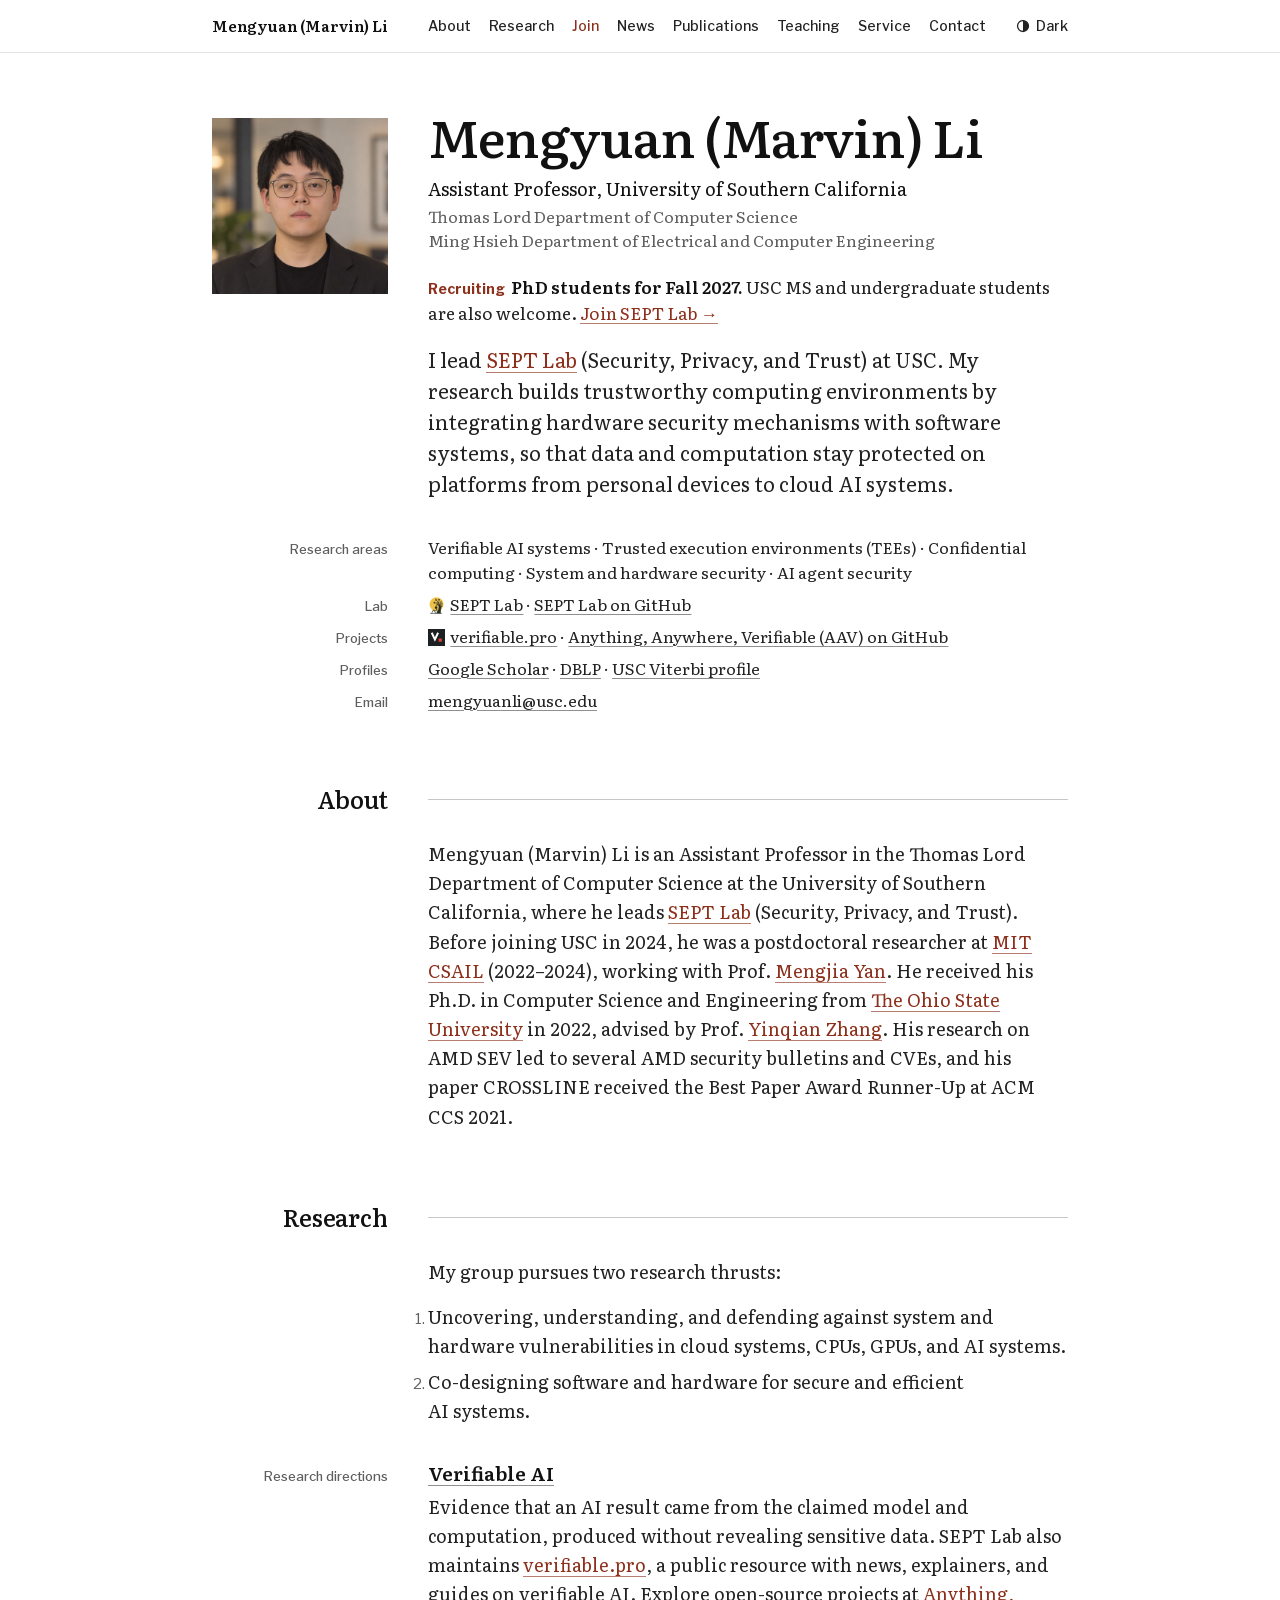
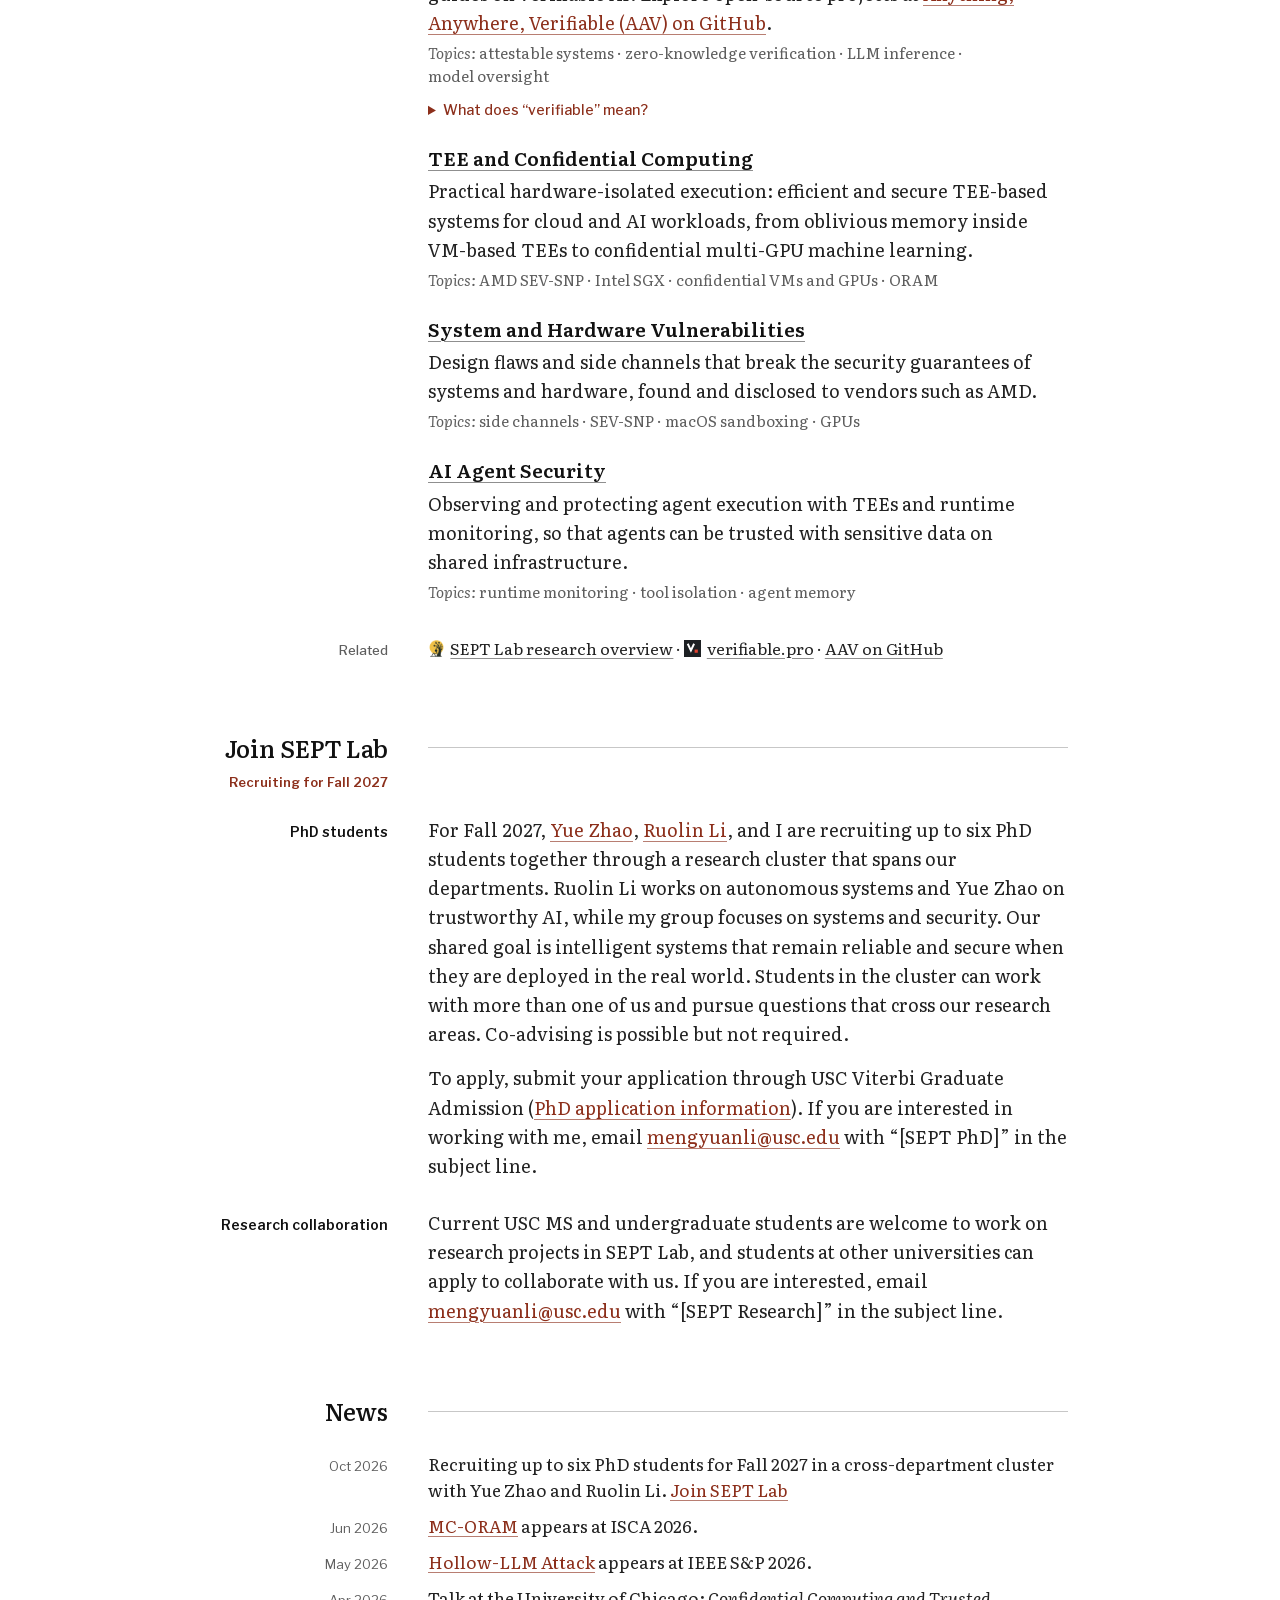
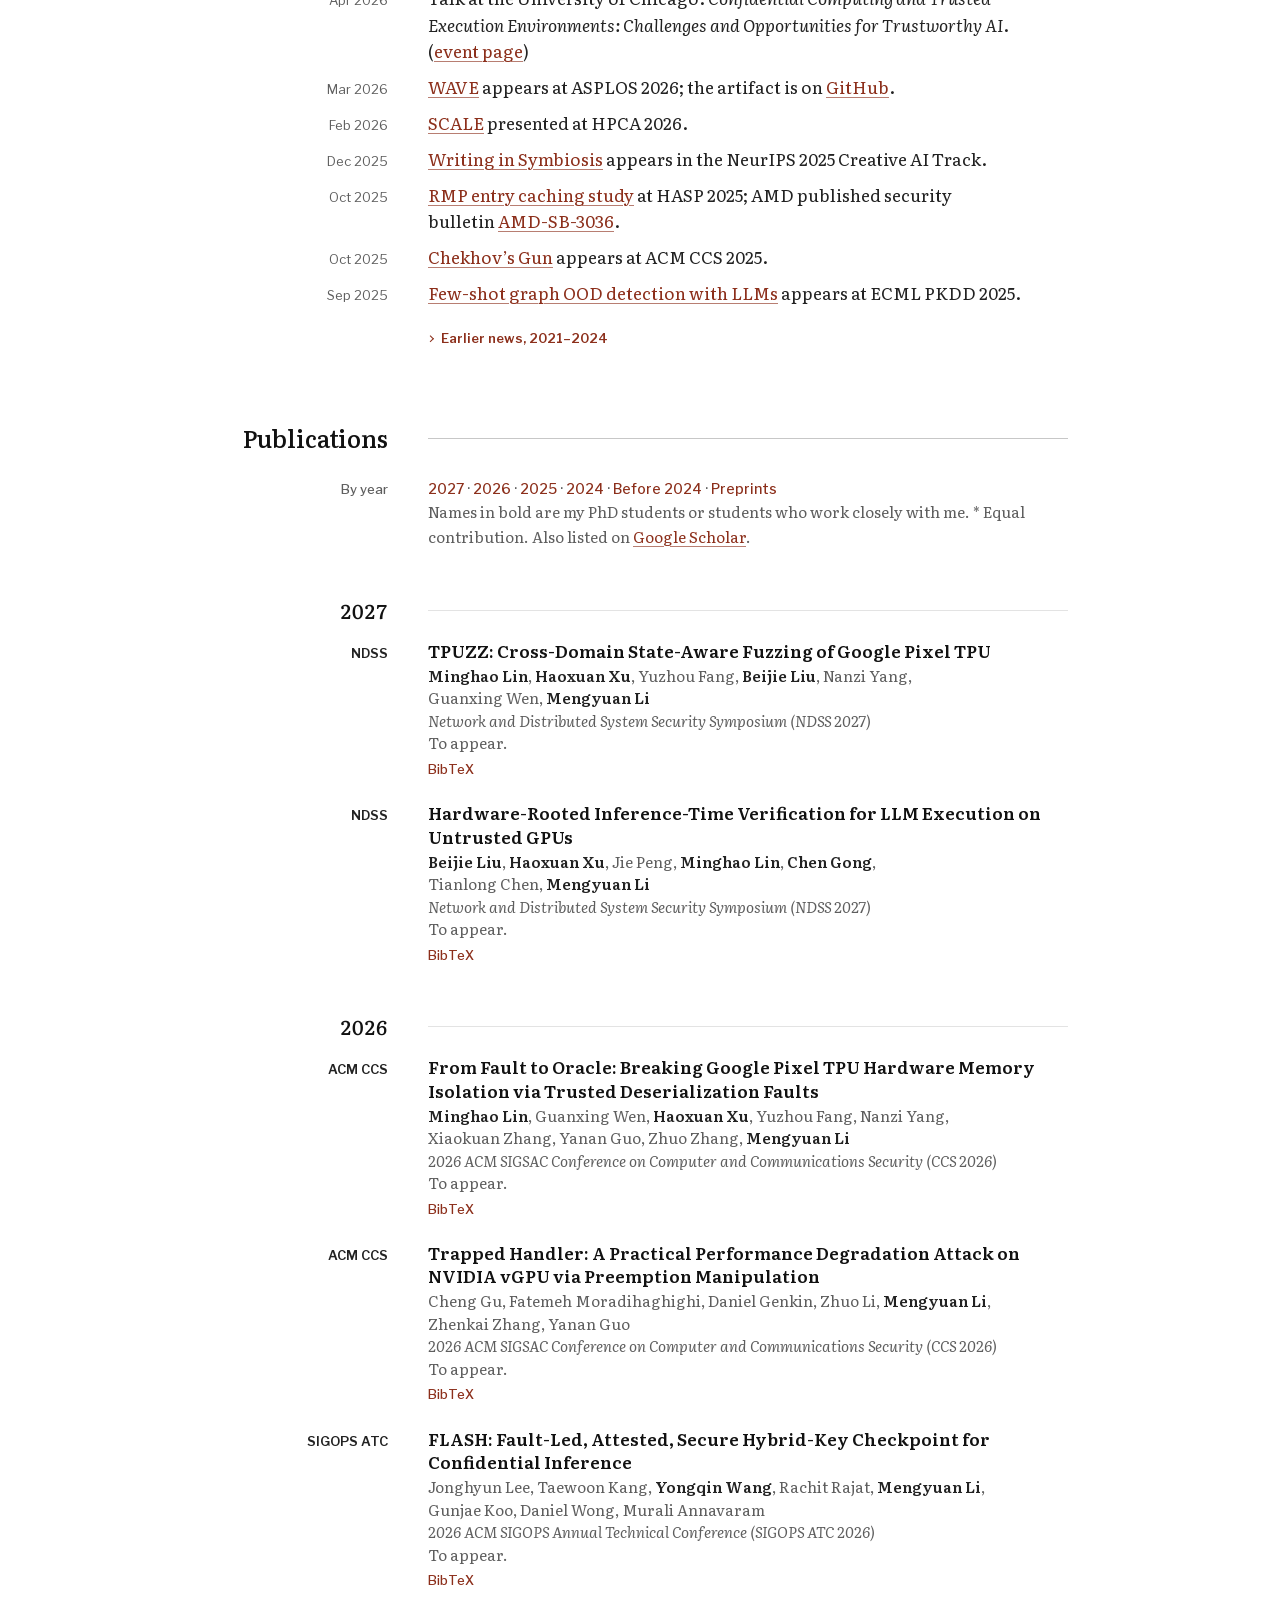
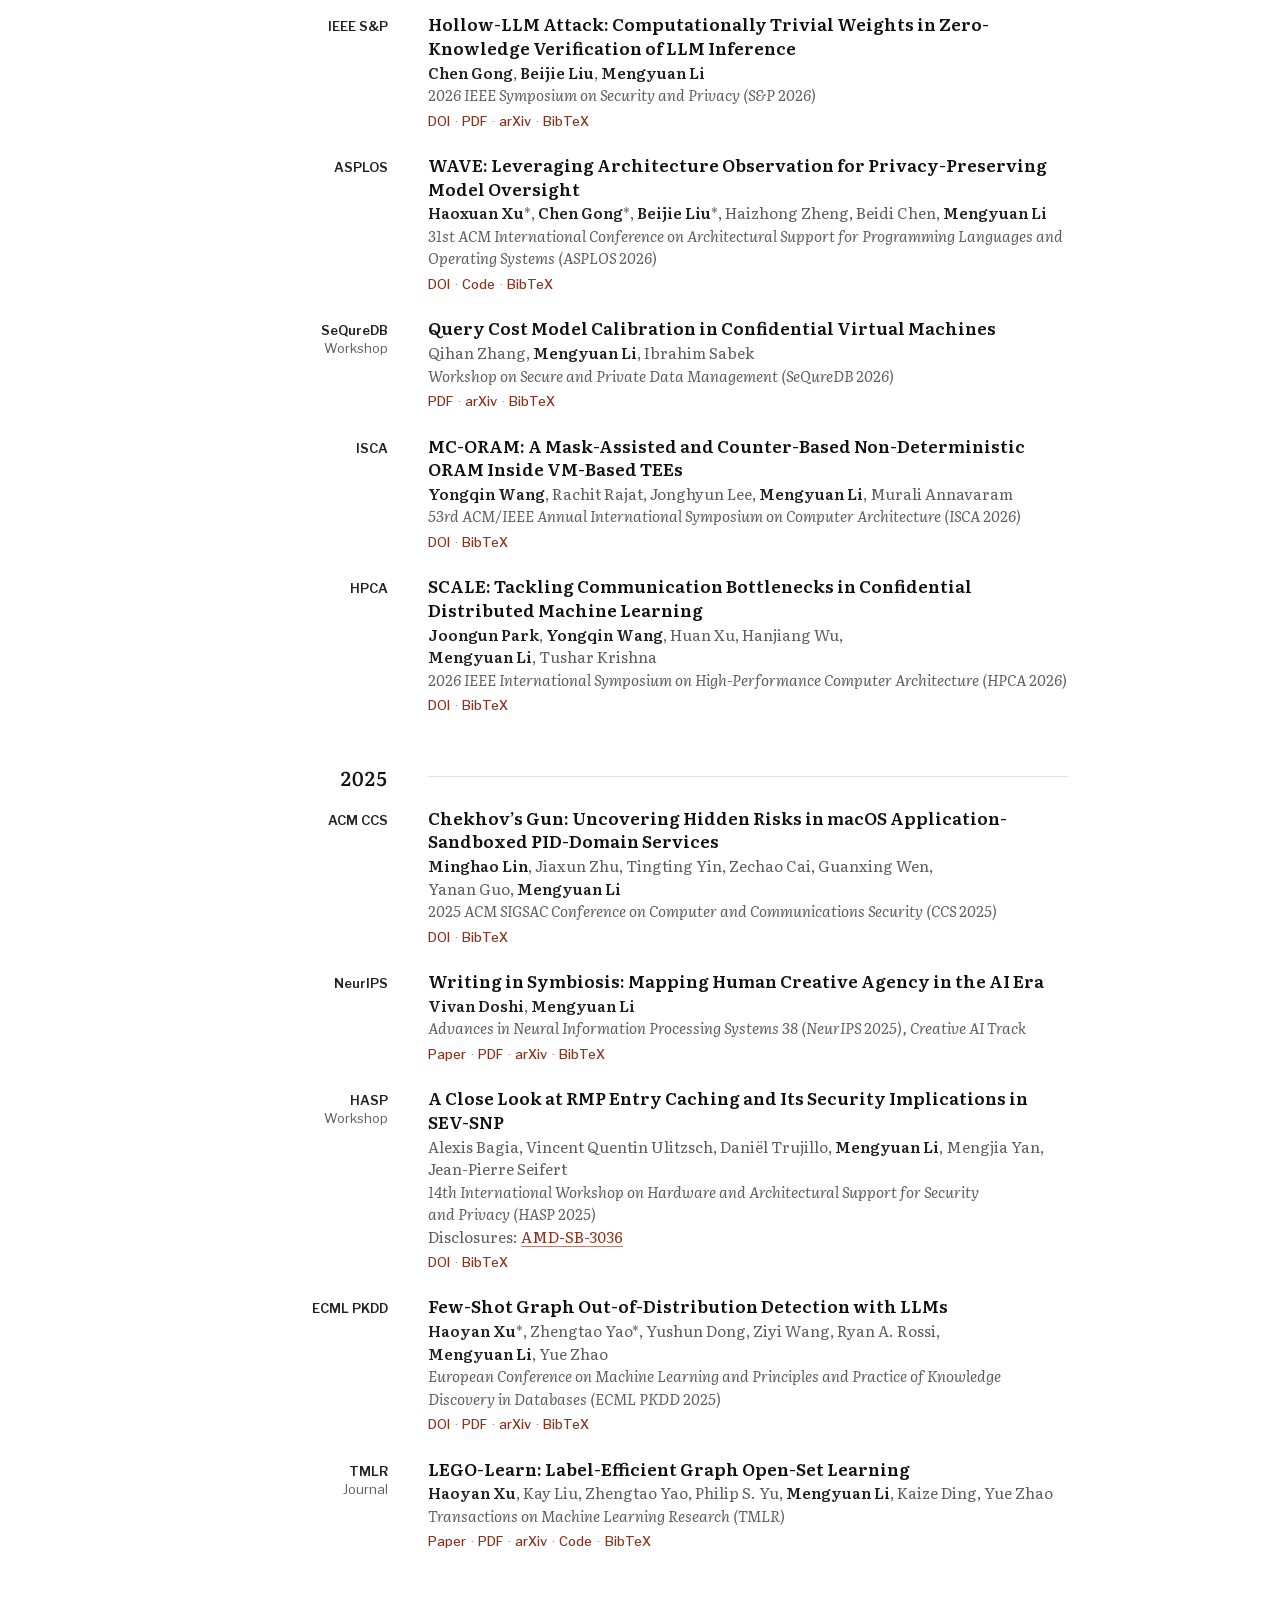
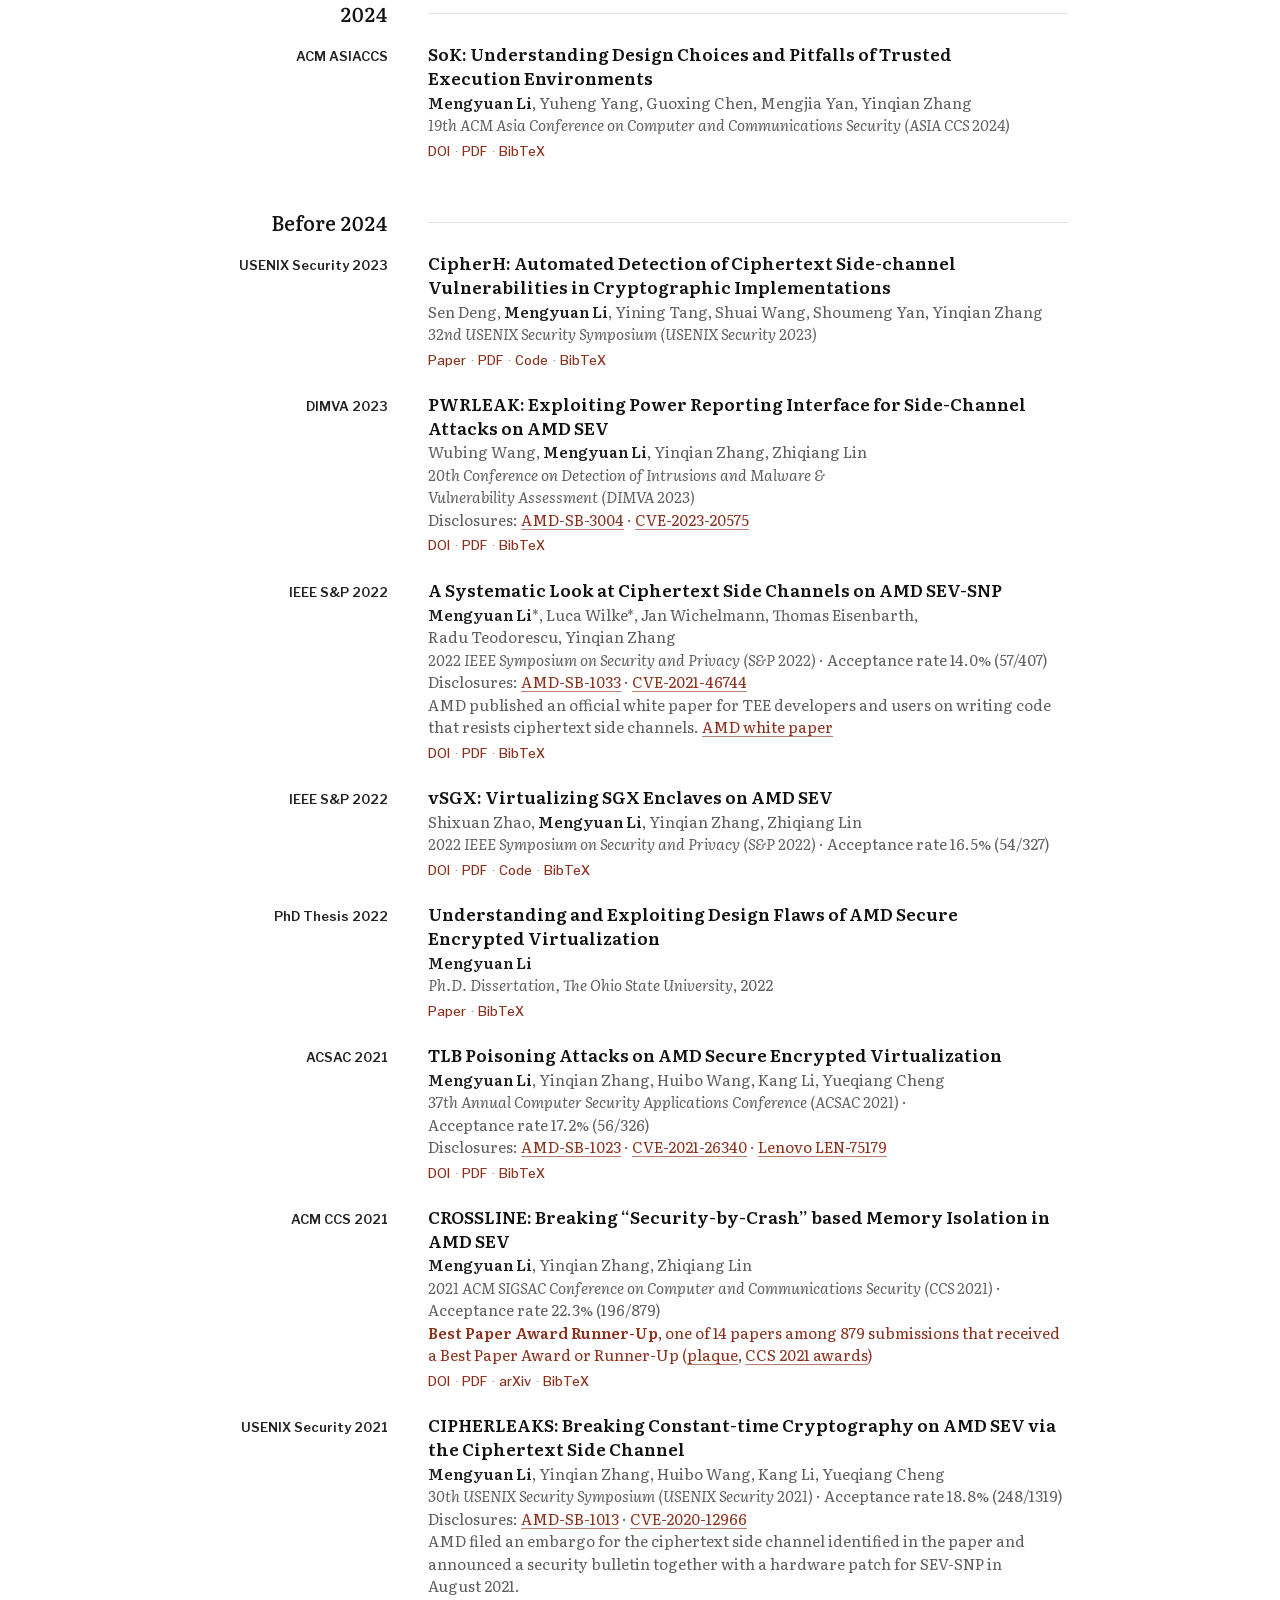
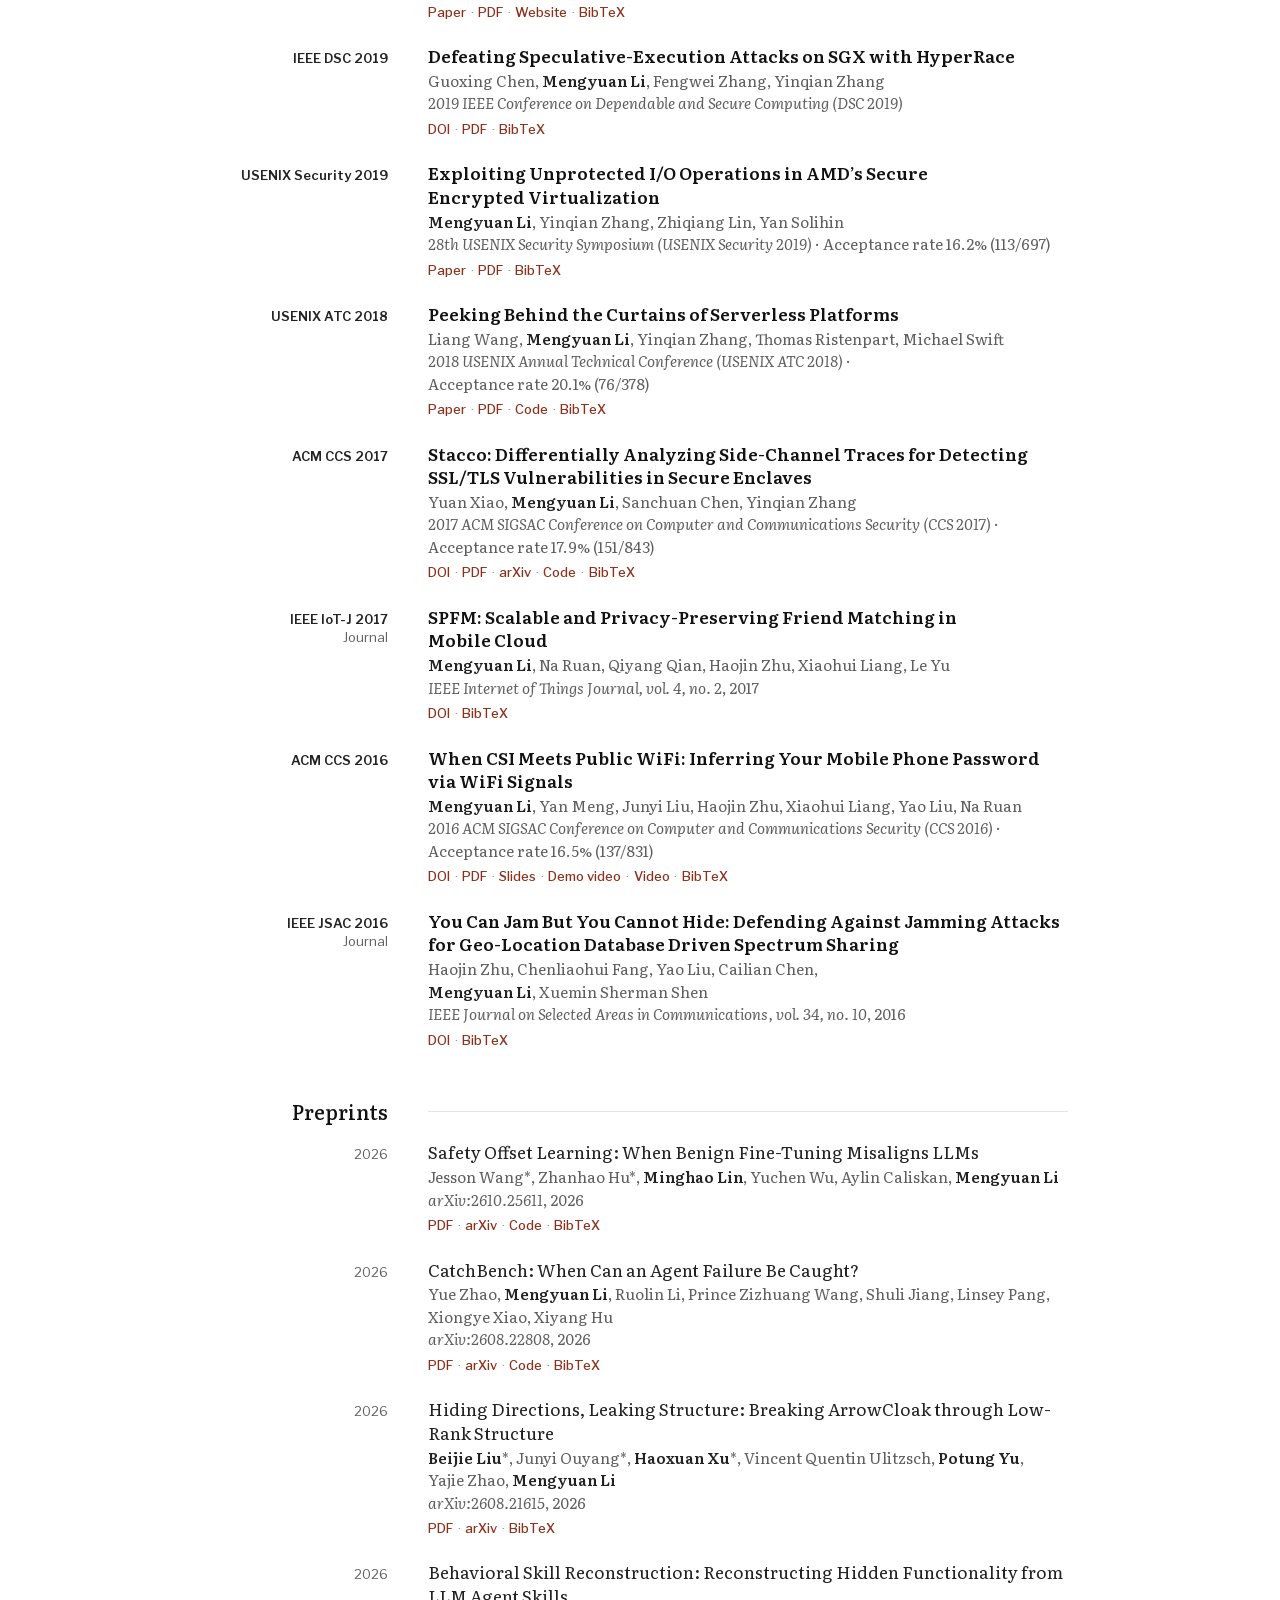
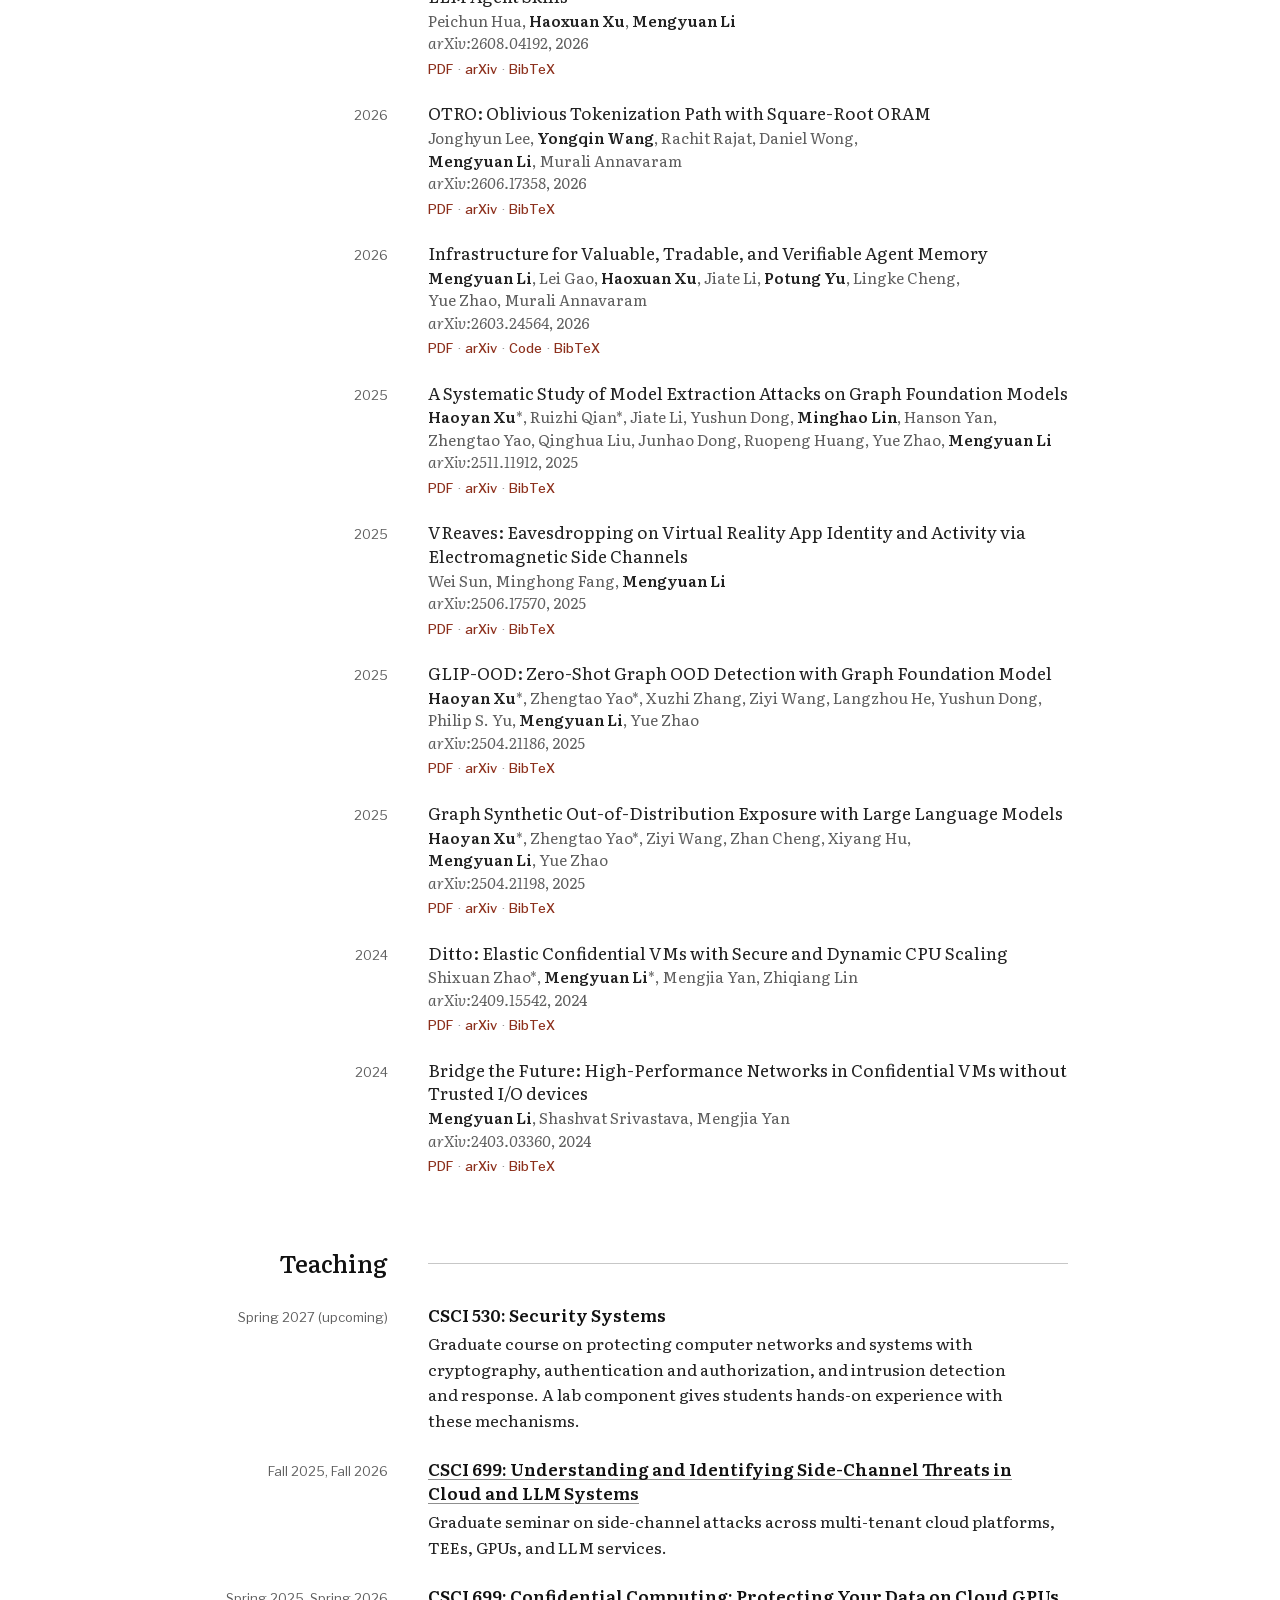
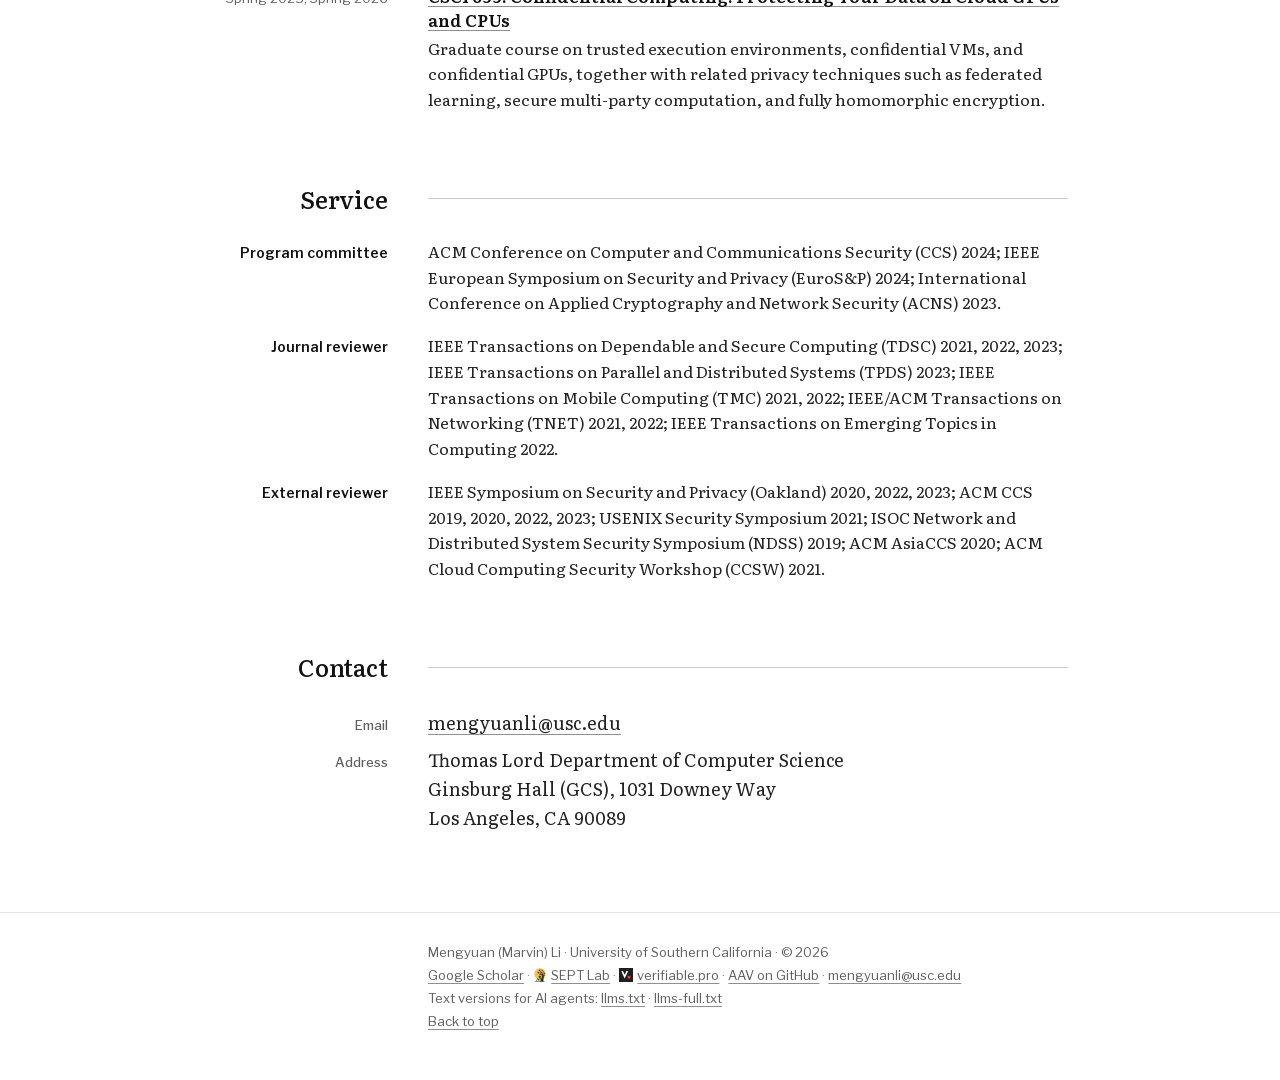
==== index.html @ cd7ffc21 "Add five accepted NDSS, CCS, and ATC papers" ====
<!DOCTYPE html>
<html lang="en">
<head>
<meta charset="utf-8">
<meta name="viewport" content="width=device-width, initial-scale=1">
<title>Mengyuan (Marvin) Li | TEE, Confidential Computing, Verifiable AI, and AI Systems Security</title>
<meta name="description" content="Mengyuan (Marvin) Li is an Assistant Professor of Computer Science at USC and leads SEPT Lab. Recruiting PhD students for Fall 2027. Research on verifiable AI systems, TEEs, confidential computing, system and hardware security, and AI agent security.">
<meta name="author" content="Mengyuan (Marvin) Li">
<meta name="google-site-verification" content="zdhqFpA0oKjkjctPEFDgbejj96u3NkxTf8JfEv7Bwqs">
<link rel="canonical" href="https://mengyuanli.com/">
<link rel="alternate" type="text/markdown" title="LLM-friendly site index (llms.txt)" href="https://mengyuanli.com/llms.txt">
<link rel="alternate" type="text/markdown" title="Full site text for LLMs (llms-full.txt)" href="https://mengyuanli.com/llms-full.txt">
<link rel="me" href="https://scholar.google.com/citations?user=cgjqyuoAAAAJ">
<link rel="me" href="https://dblp.org/pid/157/4437-4.html">
<link rel="me" href="https://viterbi.usc.edu/directory/faculty/Li/Mengyuan">
<link rel="me" href="https://github.com/Mengyuan-L">
<meta property="og:type" content="profile">
<meta property="og:site_name" content="Mengyuan (Marvin) Li">
<meta property="og:title" content="Mengyuan (Marvin) Li | TEE, Confidential Computing, Verifiable AI, and AI Systems Security">
<meta property="og:description" content="Assistant Professor of Computer Science at USC and lead of SEPT Lab, recruiting PhD students for Fall 2027. Research on verifiable AI systems, TEEs, confidential computing, system and hardware security, and AI agent security.">
<meta property="og:url" content="https://mengyuanli.com/">
<meta property="og:image" content="https://mengyuanli.com/files/mengyuan-480.jpg">
<meta property="og:image:width" content="480">
<meta property="og:image:height" content="480">
<meta property="og:image:alt" content="Portrait of Mengyuan (Marvin) Li">
<meta property="profile:first_name" content="Mengyuan">
<meta property="profile:last_name" content="Li">
<meta name="twitter:card" content="summary">
<meta name="theme-color" content="#ffffff" media="(prefers-color-scheme: light)">
<meta name="theme-color" content="#141414" media="(prefers-color-scheme: dark)">
<link rel="icon" href="assets/img/favicon.svg?v=3" type="image/svg+xml">
<link rel="icon" href="assets/img/favicon-32.png?v=3" sizes="32x32" type="image/png">
<link rel="apple-touch-icon" href="assets/img/apple-touch-icon.png?v=3">
<script>(function(){var d=document.documentElement;d.classList.add('js');try{var t=localStorage.getItem('theme');if(t==='light'||t==='dark'){d.setAttribute('data-theme',t);var c=t==='dark'?'#141414':'#ffffff',m=document.querySelectorAll('meta[name="theme-color"]');for(var i=0;i<m.length;i++)m[i].setAttribute('content',c);}}catch(e){}})();</script>
<link rel="stylesheet" href="assets/css/site.css?v=20261028">
<script src="assets/js/site.js" defer></script>
<!-- BEGIN json-ld (generated) -->
<script type="application/ld+json">
{"@context":"https://schema.org","@graph":[
{"@type":"ProfilePage","@id":"https://mengyuanli.com/#profilepage","url":"https://mengyuanli.com/","name":"Mengyuan (Marvin) Li | TEE, Confidential Computing, Verifiable AI, and AI Systems Security","inLanguage":"en","dateModified":"2026-11-03","mainEntity":{"@id":"https://mengyuanli.com/#person"},"isPartOf":{"@id":"https://mengyuanli.com/#website"},"relatedLink":["https://septlab.com/","https://verifiable.pro/"]},
{"@type":"WebSite","@id":"https://mengyuanli.com/#website","url":"https://mengyuanli.com/","name":"Mengyuan (Marvin) Li","inLanguage":"en","publisher":{"@id":"https://mengyuanli.com/#person"}},
{"@type":"Person","@id":"https://mengyuanli.com/#person","name":"Mengyuan Li","alternateName":["Mengyuan (Marvin) Li","Marvin Li"],"givenName":"Mengyuan","familyName":"Li","url":"https://mengyuanli.com/","image":"https://mengyuanli.com/files/mengyuan-480.jpg","email":"mailto:mengyuanli@usc.edu","jobTitle":"Assistant Professor of Computer Science","description":"Assistant Professor of Computer Science at the University of Southern California and leader of SEPT Lab (Security, Privacy, and Trust). Research on verifiable AI systems, trusted execution environments and confidential computing, system and hardware security including side channels, and AI agent security.","worksFor":{"@id":"https://mengyuanli.com/#usc"},"affiliation":[{"@id":"https://mengyuanli.com/#usc-cs"},{"@id":"https://mengyuanli.com/#usc-ece"},{"@id":"https://septlab.com/#lab"}],"memberOf":{"@id":"https://septlab.com/#lab"},"alumniOf":[{"@type":"CollegeOrUniversity","name":"The Ohio State University","url":"https://www.osu.edu/"}],"knowsAbout":["Verifiable AI systems","Trusted execution environments (TEEs)","Confidential computing","AMD SEV-SNP","Intel SGX","Confidential VMs","Confidential GPUs","Zero-knowledge verification of LLM inference","Side-channel attacks","System and hardware security","Cloud security","AI systems security","AI agent security"],"award":["Best Paper Award Runner-Up, ACM CCS 2021 (CROSSLINE)"],"sameAs":["https://scholar.google.com/citations?user=cgjqyuoAAAAJ","https://dblp.org/pid/157/4437-4.html","https://viterbi.usc.edu/directory/faculty/Li/Mengyuan","https://github.com/Mengyuan-L","https://septlab.com/people.html#person-mengyuan-li"],"workLocation":{"@type":"Place","name":"Ginsburg Hall (GCS), University of Southern California","address":{"@type":"PostalAddress","streetAddress":"1031 Downey Way","addressLocality":"Los Angeles","addressRegion":"CA","postalCode":"90089","addressCountry":"US"}}},
{"@type":"CollegeOrUniversity","@id":"https://mengyuanli.com/#usc","name":"University of Southern California","url":"https://www.usc.edu/"},
{"@type":"Organization","@id":"https://mengyuanli.com/#usc-cs","name":"Thomas Lord Department of Computer Science","url":"https://www.cs.usc.edu/","parentOrganization":{"@id":"https://mengyuanli.com/#usc"}},
{"@type":"Organization","@id":"https://mengyuanli.com/#usc-ece","name":"Ming Hsieh Department of Electrical and Computer Engineering","url":"https://minghsiehece.usc.edu/","parentOrganization":{"@id":"https://mengyuanli.com/#usc"}},
{"@type":"Organization","@id":"https://septlab.com/#lab","name":"SEPT Lab","alternateName":"Security, Privacy, and Trust Lab","url":"https://septlab.com/","founder":{"@id":"https://mengyuanli.com/#person"},"parentOrganization":{"@id":"https://mengyuanli.com/#usc-cs"},"sameAs":["https://github.com/sept-usc"]},
{"@type":"WebSite","@id":"https://verifiable.pro/#website","name":"verifiable.pro","url":"https://verifiable.pro/","description":"Public resource maintained by SEPT Lab with news, explainers, and guides on verifiable AI.","maintainer":{"@id":"https://septlab.com/#lab"}},
{"@type":"ScholarlyArticle","@id":"https://mengyuanli.com/#tpuzz-ndss27","name":"TPUZZ: Cross-Domain State-Aware Fuzzing of Google Pixel TPU","author":[{"@type":"Person","name":"Minghao Lin"},{"@type":"Person","name":"Haoxuan Xu"},{"@type":"Person","name":"Yuzhou Fang"},{"@type":"Person","name":"Beijie Liu"},{"@type":"Person","name":"Nanzi Yang"},{"@type":"Person","name":"Guanxing Wen"},{"@id":"https://mengyuanli.com/#person"}],"datePublished":"2027","isPartOf":{"@type":"CreativeWork","name":"Network and Distributed System Security Symposium (NDSS 2027)"}},
{"@type":"ScholarlyArticle","@id":"https://mengyuanli.com/#argus-ndss27","name":"Hardware-Rooted Inference-Time Verification for LLM Execution on Untrusted GPUs","author":[{"@type":"Person","name":"Beijie Liu"},{"@type":"Person","name":"Haoxuan Xu"},{"@type":"Person","name":"Jie Peng"},{"@type":"Person","name":"Minghao Lin"},{"@type":"Person","name":"Chen Gong"},{"@type":"Person","name":"Tianlong Chen"},{"@id":"https://mengyuanli.com/#person"}],"datePublished":"2027","isPartOf":{"@type":"CreativeWork","name":"Network and Distributed System Security Symposium (NDSS 2027)"}},
{"@type":"ScholarlyArticle","@id":"https://mengyuanli.com/#fault-oracle-ccs26","name":"From Fault to Oracle: Breaking Google Pixel TPU Hardware Memory Isolation via Trusted Deserialization Faults","author":[{"@type":"Person","name":"Minghao Lin"},{"@type":"Person","name":"Guanxing Wen"},{"@type":"Person","name":"Haoxuan Xu"},{"@type":"Person","name":"Yuzhou Fang"},{"@type":"Person","name":"Nanzi Yang"},{"@type":"Person","name":"Xiaokuan Zhang"},{"@type":"Person","name":"Yanan Guo"},{"@type":"Person","name":"Zhuo Zhang"},{"@id":"https://mengyuanli.com/#person"}],"datePublished":"2026","isPartOf":{"@type":"CreativeWork","name":"2026 ACM SIGSAC Conference on Computer and Communications Security (CCS 2026)"}},
{"@type":"ScholarlyArticle","@id":"https://mengyuanli.com/#trapped-handler-ccs26","name":"Trapped Handler: A Practical Performance Degradation Attack on NVIDIA vGPU via Preemption Manipulation","author":[{"@type":"Person","name":"Cheng Gu"},{"@type":"Person","name":"Fatemeh Moradihaghighi"},{"@type":"Person","name":"Daniel Genkin"},{"@type":"Person","name":"Zhuo Li"},{"@id":"https://mengyuanli.com/#person"},{"@type":"Person","name":"Zhenkai Zhang"},{"@type":"Person","name":"Yanan Guo"}],"datePublished":"2026","isPartOf":{"@type":"CreativeWork","name":"2026 ACM SIGSAC Conference on Computer and Communications Security (CCS 2026)"}},
{"@type":"ScholarlyArticle","@id":"https://mengyuanli.com/#flash-atc26","name":"FLASH: Fault-Led, Attested, Secure Hybrid-Key Checkpoint for Confidential Inference","author":[{"@type":"Person","name":"Jonghyun Lee"},{"@type":"Person","name":"Taewoon Kang"},{"@type":"Person","name":"Yongqin Wang"},{"@type":"Person","name":"Rachit Rajat"},{"@id":"https://mengyuanli.com/#person"},{"@type":"Person","name":"Gunjae Koo"},{"@type":"Person","name":"Daniel Wong"},{"@type":"Person","name":"Murali Annavaram"}],"datePublished":"2026","isPartOf":{"@type":"CreativeWork","name":"2026 ACM SIGOPS Annual Technical Conference (SIGOPS ATC 2026)"}},
{"@type":"ScholarlyArticle","@id":"https://mengyuanli.com/#hollow-llm-sp26","name":"Hollow-LLM Attack: Computationally Trivial Weights in Zero-Knowledge Verification of LLM Inference","author":[{"@type":"Person","name":"Chen Gong"},{"@type":"Person","name":"Beijie Liu"},{"@id":"https://mengyuanli.com/#person"}],"datePublished":"2026","url":"https://doi.org/10.1109/SP63933.2026.00258","isPartOf":{"@type":"CreativeWork","name":"2026 IEEE Symposium on Security and Privacy (S&P 2026)"},"identifier":[{"@type":"PropertyValue","propertyID":"DOI","value":"10.1109/SP63933.2026.00258"},{"@type":"PropertyValue","propertyID":"arXiv","value":"2607.28884"}],"sameAs":"https://arxiv.org/abs/2607.28884"},
{"@type":"ScholarlyArticle","@id":"https://mengyuanli.com/#wave-asplos26","name":"WAVE: Leveraging Architecture Observation for Privacy-Preserving Model Oversight","author":[{"@type":"Person","name":"Haoxuan Xu"},{"@type":"Person","name":"Chen Gong"},{"@type":"Person","name":"Beijie Liu"},{"@type":"Person","name":"Haizhong Zheng"},{"@type":"Person","name":"Beidi Chen"},{"@id":"https://mengyuanli.com/#person"}],"datePublished":"2026","url":"https://doi.org/10.1145/3779212.3790247","isPartOf":{"@type":"CreativeWork","name":"31st ACM International Conference on Architectural Support for Programming Languages and Operating Systems (ASPLOS 2026)"},"identifier":{"@type":"PropertyValue","propertyID":"DOI","value":"10.1145/3779212.3790247"}},
{"@type":"ScholarlyArticle","@id":"https://mengyuanli.com/#cvm-query-cost-sequredb26","name":"Query Cost Model Calibration in Confidential Virtual Machines","author":[{"@type":"Person","name":"Qihan Zhang"},{"@id":"https://mengyuanli.com/#person"},{"@type":"Person","name":"Ibrahim Sabek"}],"datePublished":"2026","url":"https://arxiv.org/abs/2606.26385","isPartOf":{"@type":"CreativeWork","name":"Workshop on Secure and Private Data Management (SeQureDB 2026)"},"identifier":{"@type":"PropertyValue","propertyID":"arXiv","value":"2606.26385"}},
{"@type":"ScholarlyArticle","@id":"https://mengyuanli.com/#mc-oram-isca26","name":"MC-ORAM: A Mask-Assisted and Counter-Based Non-Deterministic ORAM Inside VM-Based TEEs","author":[{"@type":"Person","name":"Yongqin Wang"},{"@type":"Person","name":"Rachit Rajat"},{"@type":"Person","name":"Jonghyun Lee"},{"@id":"https://mengyuanli.com/#person"},{"@type":"Person","name":"Murali Annavaram"}],"datePublished":"2026","url":"https://doi.org/10.1109/ISCA66397.2026.00047","isPartOf":{"@type":"CreativeWork","name":"53rd ACM/IEEE Annual International Symposium on Computer Architecture (ISCA 2026)"},"identifier":{"@type":"PropertyValue","propertyID":"DOI","value":"10.1109/ISCA66397.2026.00047"}},
{"@type":"ScholarlyArticle","@id":"https://mengyuanli.com/#scale-hpca26","name":"SCALE: Tackling Communication Bottlenecks in Confidential Distributed Machine Learning","author":[{"@type":"Person","name":"Joongun Park"},{"@type":"Person","name":"Yongqin Wang"},{"@type":"Person","name":"Huan Xu"},{"@type":"Person","name":"Hanjiang Wu"},{"@id":"https://mengyuanli.com/#person"},{"@type":"Person","name":"Tushar Krishna"}],"datePublished":"2026","url":"https://doi.org/10.1109/HPCA68181.2026.11408582","isPartOf":{"@type":"CreativeWork","name":"2026 IEEE International Symposium on High-Performance Computer Architecture (HPCA 2026)"},"identifier":{"@type":"PropertyValue","propertyID":"DOI","value":"10.1109/HPCA68181.2026.11408582"}},
{"@type":"ScholarlyArticle","@id":"https://mengyuanli.com/#safety-offset-arxiv26","name":"Safety Offset Learning: When Benign Fine-Tuning Misaligns LLMs","author":[{"@type":"Person","name":"Jesson Wang"},{"@type":"Person","name":"Zhanhao Hu"},{"@type":"Person","name":"Minghao Lin"},{"@type":"Person","name":"Yuchen Wu"},{"@type":"Person","name":"Aylin Caliskan"},{"@id":"https://mengyuanli.com/#person"}],"datePublished":"2026","url":"https://arxiv.org/abs/2610.25611","isPartOf":{"@type":"CreativeWork","name":"arXiv preprint arXiv:2610.25611"},"creativeWorkStatus":"Preprint","identifier":{"@type":"PropertyValue","propertyID":"arXiv","value":"2610.25611"}},
{"@type":"ScholarlyArticle","@id":"https://mengyuanli.com/#catchbench-arxiv26","name":"CatchBench: When Can an Agent Failure Be Caught?","author":[{"@type":"Person","name":"Yue Zhao"},{"@id":"https://mengyuanli.com/#person"},{"@type":"Person","name":"Ruolin Li"},{"@type":"Person","name":"Prince Zizhuang Wang"},{"@type":"Person","name":"Shuli Jiang"},{"@type":"Person","name":"Linsey Pang"},{"@type":"Person","name":"Xiongye Xiao"},{"@type":"Person","name":"Xiyang Hu"}],"datePublished":"2026","url":"https://arxiv.org/abs/2608.22808","isPartOf":{"@type":"CreativeWork","name":"arXiv preprint arXiv:2608.22808"},"creativeWorkStatus":"Preprint","identifier":{"@type":"PropertyValue","propertyID":"arXiv","value":"2608.22808"}},
{"@type":"ScholarlyArticle","@id":"https://mengyuanli.com/#arrowcloak-arxiv26","name":"Hiding Directions, Leaking Structure: Breaking ArrowCloak through Low-Rank Structure","author":[{"@type":"Person","name":"Beijie Liu"},{"@type":"Person","name":"Junyi Ouyang"},{"@type":"Person","name":"Haoxuan Xu"},{"@type":"Person","name":"Vincent Quentin Ulitzsch"},{"@type":"Person","name":"Potung Yu"},{"@type":"Person","name":"Yajie Zhao"},{"@id":"https://mengyuanli.com/#person"}],"datePublished":"2026","url":"https://arxiv.org/abs/2608.21615","isPartOf":{"@type":"CreativeWork","name":"arXiv preprint arXiv:2608.21615"},"creativeWorkStatus":"Preprint","identifier":{"@type":"PropertyValue","propertyID":"arXiv","value":"2608.21615"}},
{"@type":"ScholarlyArticle","@id":"https://mengyuanli.com/#skill-reconstruction-arxiv26","name":"Behavioral Skill Reconstruction: Reconstructing Hidden Functionality from LLM Agent Skills","author":[{"@type":"Person","name":"Peichun Hua"},{"@type":"Person","name":"Haoxuan Xu"},{"@id":"https://mengyuanli.com/#person"}],"datePublished":"2026","url":"https://arxiv.org/abs/2608.04192","isPartOf":{"@type":"CreativeWork","name":"arXiv preprint arXiv:2608.04192"},"creativeWorkStatus":"Preprint","identifier":{"@type":"PropertyValue","propertyID":"arXiv","value":"2608.04192"}},
{"@type":"ScholarlyArticle","@id":"https://mengyuanli.com/#otro-arxiv26","name":"OTRO: Oblivious Tokenization Path with Square-Root ORAM","author":[{"@type":"Person","name":"Jonghyun Lee"},{"@type":"Person","name":"Yongqin Wang"},{"@type":"Person","name":"Rachit Rajat"},{"@type":"Person","name":"Daniel Wong"},{"@id":"https://mengyuanli.com/#person"},{"@type":"Person","name":"Murali Annavaram"}],"datePublished":"2026","url":"https://arxiv.org/abs/2606.17358","isPartOf":{"@type":"CreativeWork","name":"arXiv preprint arXiv:2606.17358"},"creativeWorkStatus":"Preprint","identifier":{"@type":"PropertyValue","propertyID":"arXiv","value":"2606.17358"}},
{"@type":"ScholarlyArticle","@id":"https://mengyuanli.com/#agent-memory-arxiv26","name":"Infrastructure for Valuable, Tradable, and Verifiable Agent Memory","author":[{"@id":"https://mengyuanli.com/#person"},{"@type":"Person","name":"Lei Gao"},{"@type":"Person","name":"Haoxuan Xu"},{"@type":"Person","name":"Jiate Li"},{"@type":"Person","name":"Potung Yu"},{"@type":"Person","name":"Lingke Cheng"},{"@type":"Person","name":"Yue Zhao"},{"@type":"Person","name":"Murali Annavaram"}],"datePublished":"2026","url":"https://arxiv.org/abs/2603.24564","isPartOf":{"@type":"CreativeWork","name":"arXiv preprint arXiv:2603.24564"},"creativeWorkStatus":"Preprint","identifier":{"@type":"PropertyValue","propertyID":"arXiv","value":"2603.24564"}},
{"@type":"ScholarlyArticle","@id":"https://mengyuanli.com/#chekhovs-gun-ccs25","name":"Chekhov's Gun: Uncovering Hidden Risks in macOS Application-Sandboxed PID-Domain Services","author":[{"@type":"Person","name":"Minghao Lin"},{"@type":"Person","name":"Jiaxun Zhu"},{"@type":"Person","name":"Tingting Yin"},{"@type":"Person","name":"Zechao Cai"},{"@type":"Person","name":"Guanxing Wen"},{"@type":"Person","name":"Yanan Guo"},{"@id":"https://mengyuanli.com/#person"}],"datePublished":"2025","url":"https://doi.org/10.1145/3719027.3765205","isPartOf":{"@type":"CreativeWork","name":"2025 ACM SIGSAC Conference on Computer and Communications Security (CCS 2025)"},"identifier":{"@type":"PropertyValue","propertyID":"DOI","value":"10.1145/3719027.3765205"}},
{"@type":"ScholarlyArticle","@id":"https://mengyuanli.com/#writing-symbiosis-neurips25","name":"Writing in Symbiosis: Mapping Human Creative Agency in the AI Era","author":[{"@type":"Person","name":"Vivan Doshi"},{"@id":"https://mengyuanli.com/#person"}],"datePublished":"2025","url":"https://proceedings.neurips.cc/paper_files/paper/2025/hash/615229550c97d1c4d006a4bf6b54590e-Abstract-Creative_AI_Track.html","isPartOf":{"@type":"CreativeWork","name":"Advances in Neural Information Processing Systems 38 (NeurIPS 2025), Creative AI Track"},"identifier":{"@type":"PropertyValue","propertyID":"arXiv","value":"2512.13697"},"sameAs":"https://arxiv.org/abs/2512.13697"},
{"@type":"ScholarlyArticle","@id":"https://mengyuanli.com/#rmp-caching-hasp25","name":"A Close Look at RMP Entry Caching and Its Security Implications in SEV-SNP","author":[{"@type":"Person","name":"Alexis Bagia"},{"@type":"Person","name":"Vincent Quentin Ulitzsch"},{"@type":"Person","name":"Daniël Trujillo"},{"@id":"https://mengyuanli.com/#person"},{"@type":"Person","name":"Mengjia Yan"},{"@type":"Person","name":"Jean-Pierre Seifert"}],"datePublished":"2025","url":"https://doi.org/10.1145/3768725.3768727","isPartOf":{"@type":"CreativeWork","name":"14th International Workshop on Hardware and Architectural Support for Security and Privacy (HASP 2025)"},"identifier":{"@type":"PropertyValue","propertyID":"DOI","value":"10.1145/3768725.3768727"}},
{"@type":"ScholarlyArticle","@id":"https://mengyuanli.com/#fewshot-graph-ood-ecmlpkdd25","name":"Few-Shot Graph Out-of-Distribution Detection with LLMs","author":[{"@type":"Person","name":"Haoyan Xu"},{"@type":"Person","name":"Zhengtao Yao"},{"@type":"Person","name":"Yushun Dong"},{"@type":"Person","name":"Ziyi Wang"},{"@type":"Person","name":"Ryan A. Rossi"},{"@id":"https://mengyuanli.com/#person"},{"@type":"Person","name":"Yue Zhao"}],"datePublished":"2025","url":"https://doi.org/10.1007/978-3-032-06078-5_18","isPartOf":{"@type":"CreativeWork","name":"European Conference on Machine Learning and Principles and Practice of Knowledge Discovery in Databases (ECML PKDD 2025)"},"identifier":[{"@type":"PropertyValue","propertyID":"DOI","value":"10.1007/978-3-032-06078-5_18"},{"@type":"PropertyValue","propertyID":"arXiv","value":"2503.22097"}],"sameAs":"https://arxiv.org/abs/2503.22097"},
{"@type":"ScholarlyArticle","@id":"https://mengyuanli.com/#lego-learn-tmlr25","name":"LEGO-Learn: Label-Efficient Graph Open-Set Learning","author":[{"@type":"Person","name":"Haoyan Xu"},{"@type":"Person","name":"Kay Liu"},{"@type":"Person","name":"Zhengtao Yao"},{"@type":"Person","name":"Philip S. Yu"},{"@id":"https://mengyuanli.com/#person"},{"@type":"Person","name":"Kaize Ding"},{"@type":"Person","name":"Yue Zhao"}],"datePublished":"2025","url":"https://openreview.net/forum?id=J6oxTJPOyN","isPartOf":{"@type":"Periodical","name":"Transactions on Machine Learning Research (TMLR)"},"identifier":{"@type":"PropertyValue","propertyID":"arXiv","value":"2410.16386"},"sameAs":"https://arxiv.org/abs/2410.16386"},
{"@type":"ScholarlyArticle","@id":"https://mengyuanli.com/#gfm-extraction-arxiv25","name":"A Systematic Study of Model Extraction Attacks on Graph Foundation Models","author":[{"@type":"Person","name":"Haoyan Xu"},{"@type":"Person","name":"Ruizhi Qian"},{"@type":"Person","name":"Jiate Li"},{"@type":"Person","name":"Yushun Dong"},{"@type":"Person","name":"Minghao Lin"},{"@type":"Person","name":"Hanson Yan"},{"@type":"Person","name":"Zhengtao Yao"},{"@type":"Person","name":"Qinghua Liu"},{"@type":"Person","name":"Junhao Dong"},{"@type":"Person","name":"Ruopeng Huang"},{"@type":"Person","name":"Yue Zhao"},{"@id":"https://mengyuanli.com/#person"}],"datePublished":"2025","url":"https://arxiv.org/abs/2511.11912","isPartOf":{"@type":"CreativeWork","name":"arXiv preprint arXiv:2511.11912"},"creativeWorkStatus":"Preprint","identifier":{"@type":"PropertyValue","propertyID":"arXiv","value":"2511.11912"}},
{"@type":"ScholarlyArticle","@id":"https://mengyuanli.com/#vreaves-arxiv25","name":"VReaves: Eavesdropping on Virtual Reality App Identity and Activity via Electromagnetic Side Channels","author":[{"@type":"Person","name":"Wei Sun"},{"@type":"Person","name":"Minghong Fang"},{"@id":"https://mengyuanli.com/#person"}],"datePublished":"2025","url":"https://arxiv.org/abs/2506.17570","isPartOf":{"@type":"CreativeWork","name":"arXiv preprint arXiv:2506.17570"},"creativeWorkStatus":"Preprint","identifier":{"@type":"PropertyValue","propertyID":"arXiv","value":"2506.17570"}},
{"@type":"ScholarlyArticle","@id":"https://mengyuanli.com/#glip-ood-arxiv25","name":"GLIP-OOD: Zero-Shot Graph OOD Detection with Graph Foundation Model","author":[{"@type":"Person","name":"Haoyan Xu"},{"@type":"Person","name":"Zhengtao Yao"},{"@type":"Person","name":"Xuzhi Zhang"},{"@type":"Person","name":"Ziyi Wang"},{"@type":"Person","name":"Langzhou He"},{"@type":"Person","name":"Yushun Dong"},{"@type":"Person","name":"Philip S. Yu"},{"@id":"https://mengyuanli.com/#person"},{"@type":"Person","name":"Yue Zhao"}],"datePublished":"2025","url":"https://arxiv.org/abs/2504.21186","isPartOf":{"@type":"CreativeWork","name":"arXiv preprint arXiv:2504.21186"},"creativeWorkStatus":"Preprint","identifier":{"@type":"PropertyValue","propertyID":"arXiv","value":"2504.21186"}},
{"@type":"ScholarlyArticle","@id":"https://mengyuanli.com/#graph-ood-exposure-arxiv25","name":"Graph Synthetic Out-of-Distribution Exposure with Large Language Models","author":[{"@type":"Person","name":"Haoyan Xu"},{"@type":"Person","name":"Zhengtao Yao"},{"@type":"Person","name":"Ziyi Wang"},{"@type":"Person","name":"Zhan Cheng"},{"@type":"Person","name":"Xiyang Hu"},{"@id":"https://mengyuanli.com/#person"},{"@type":"Person","name":"Yue Zhao"}],"datePublished":"2025","url":"https://arxiv.org/abs/2504.21198","isPartOf":{"@type":"CreativeWork","name":"arXiv preprint arXiv:2504.21198"},"creativeWorkStatus":"Preprint","identifier":{"@type":"PropertyValue","propertyID":"arXiv","value":"2504.21198"}},
{"@type":"ScholarlyArticle","@id":"https://mengyuanli.com/#sok-tee-asiaccs24","name":"SoK: Understanding Design Choices and Pitfalls of Trusted Execution Environments","author":[{"@id":"https://mengyuanli.com/#person"},{"@type":"Person","name":"Yuheng Yang"},{"@type":"Person","name":"Guoxing Chen"},{"@type":"Person","name":"Mengjia Yan"},{"@type":"Person","name":"Yinqian Zhang"}],"datePublished":"2024","url":"https://doi.org/10.1145/3634737.3644993","isPartOf":{"@type":"CreativeWork","name":"19th ACM Asia Conference on Computer and Communications Security (ASIA CCS 2024)"},"identifier":{"@type":"PropertyValue","propertyID":"DOI","value":"10.1145/3634737.3644993"}},
{"@type":"ScholarlyArticle","@id":"https://mengyuanli.com/#ditto-arxiv24","name":"Ditto: Elastic Confidential VMs with Secure and Dynamic CPU Scaling","author":[{"@type":"Person","name":"Shixuan Zhao"},{"@id":"https://mengyuanli.com/#person"},{"@type":"Person","name":"Mengjia Yan"},{"@type":"Person","name":"Zhiqiang Lin"}],"datePublished":"2024","url":"https://arxiv.org/abs/2409.15542","isPartOf":{"@type":"CreativeWork","name":"arXiv preprint arXiv:2409.15542"},"creativeWorkStatus":"Preprint","identifier":{"@type":"PropertyValue","propertyID":"arXiv","value":"2409.15542"}},
{"@type":"ScholarlyArticle","@id":"https://mengyuanli.com/#bridge-the-future-arxiv24","name":"Bridge the Future: High-Performance Networks in Confidential VMs without Trusted I/O devices","author":[{"@id":"https://mengyuanli.com/#person"},{"@type":"Person","name":"Shashvat Srivastava"},{"@type":"Person","name":"Mengjia Yan"}],"datePublished":"2024","url":"https://arxiv.org/abs/2403.03360","isPartOf":{"@type":"CreativeWork","name":"arXiv preprint arXiv:2403.03360"},"creativeWorkStatus":"Preprint","identifier":{"@type":"PropertyValue","propertyID":"arXiv","value":"2403.03360"}},
{"@type":"ScholarlyArticle","@id":"https://mengyuanli.com/#cipherh-usenixsec23","name":"CipherH: Automated Detection of Ciphertext Side-channel Vulnerabilities in Cryptographic Implementations","author":[{"@type":"Person","name":"Sen Deng"},{"@id":"https://mengyuanli.com/#person"},{"@type":"Person","name":"Yining Tang"},{"@type":"Person","name":"Shuai Wang"},{"@type":"Person","name":"Shoumeng Yan"},{"@type":"Person","name":"Yinqian Zhang"}],"datePublished":"2023","url":"https://www.usenix.org/conference/usenixsecurity23/presentation/deng-sen","isPartOf":{"@type":"CreativeWork","name":"32nd USENIX Security Symposium (USENIX Security 2023)"}},
{"@type":"ScholarlyArticle","@id":"https://mengyuanli.com/#pwrleak-dimva23","name":"PWRLEAK: Exploiting Power Reporting Interface for Side-Channel Attacks on AMD SEV","author":[{"@type":"Person","name":"Wubing Wang"},{"@id":"https://mengyuanli.com/#person"},{"@type":"Person","name":"Yinqian Zhang"},{"@type":"Person","name":"Zhiqiang Lin"}],"datePublished":"2023","url":"https://doi.org/10.1007/978-3-031-35504-2_3","isPartOf":{"@type":"CreativeWork","name":"20th Conference on Detection of Intrusions and Malware & Vulnerability Assessment (DIMVA 2023)"},"identifier":{"@type":"PropertyValue","propertyID":"DOI","value":"10.1007/978-3-031-35504-2_3"}},
{"@type":"ScholarlyArticle","@id":"https://mengyuanli.com/#ciphertext-sev-snp-sp22","name":"A Systematic Look at Ciphertext Side Channels on AMD SEV-SNP","author":[{"@id":"https://mengyuanli.com/#person"},{"@type":"Person","name":"Luca Wilke"},{"@type":"Person","name":"Jan Wichelmann"},{"@type":"Person","name":"Thomas Eisenbarth"},{"@type":"Person","name":"Radu Teodorescu"},{"@type":"Person","name":"Yinqian Zhang"}],"datePublished":"2022","url":"https://doi.org/10.1109/SP46214.2022.9833768","isPartOf":{"@type":"CreativeWork","name":"2022 IEEE Symposium on Security and Privacy (S&P 2022)"},"identifier":{"@type":"PropertyValue","propertyID":"DOI","value":"10.1109/SP46214.2022.9833768"}},
{"@type":"ScholarlyArticle","@id":"https://mengyuanli.com/#vsgx-sp22","name":"vSGX: Virtualizing SGX Enclaves on AMD SEV","author":[{"@type":"Person","name":"Shixuan Zhao"},{"@id":"https://mengyuanli.com/#person"},{"@type":"Person","name":"Yinqian Zhang"},{"@type":"Person","name":"Zhiqiang Lin"}],"datePublished":"2022","url":"https://doi.org/10.1109/SP46214.2022.9833694","isPartOf":{"@type":"CreativeWork","name":"2022 IEEE Symposium on Security and Privacy (S&P 2022)"},"identifier":{"@type":"PropertyValue","propertyID":"DOI","value":"10.1109/SP46214.2022.9833694"}},
{"@type":"Thesis","@id":"https://mengyuanli.com/#phd-thesis-osu22","name":"Understanding and Exploiting Design Flaws of AMD Secure Encrypted Virtualization","author":[{"@id":"https://mengyuanli.com/#person"}],"datePublished":"2022","url":"https://www.proquest.com/openview/e4211fc9bbca1b28c1167c6fcca66c49/1","inSupportOf":"Ph.D.","sourceOrganization":{"@type":"CollegeOrUniversity","name":"The Ohio State University"}},
{"@type":"ScholarlyArticle","@id":"https://mengyuanli.com/#tlb-poisoning-acsac21","name":"TLB Poisoning Attacks on AMD Secure Encrypted Virtualization","author":[{"@id":"https://mengyuanli.com/#person"},{"@type":"Person","name":"Yinqian Zhang"},{"@type":"Person","name":"Huibo Wang"},{"@type":"Person","name":"Kang Li"},{"@type":"Person","name":"Yueqiang Cheng"}],"datePublished":"2021","url":"https://doi.org/10.1145/3485832.3485876","isPartOf":{"@type":"CreativeWork","name":"37th Annual Computer Security Applications Conference (ACSAC 2021)"},"identifier":{"@type":"PropertyValue","propertyID":"DOI","value":"10.1145/3485832.3485876"}},
{"@type":"ScholarlyArticle","@id":"https://mengyuanli.com/#crossline-ccs21","name":"CROSSLINE: Breaking \"Security-by-Crash\" based Memory Isolation in AMD SEV","author":[{"@id":"https://mengyuanli.com/#person"},{"@type":"Person","name":"Yinqian Zhang"},{"@type":"Person","name":"Zhiqiang Lin"}],"datePublished":"2021","url":"https://doi.org/10.1145/3460120.3485253","isPartOf":{"@type":"CreativeWork","name":"2021 ACM SIGSAC Conference on Computer and Communications Security (CCS 2021)"},"identifier":[{"@type":"PropertyValue","propertyID":"DOI","value":"10.1145/3460120.3485253"},{"@type":"PropertyValue","propertyID":"arXiv","value":"2008.00146"}],"sameAs":"https://arxiv.org/abs/2008.00146","award":"Best Paper Award Runner-Up"},
{"@type":"ScholarlyArticle","@id":"https://mengyuanli.com/#cipherleaks-usenixsec21","name":"CIPHERLEAKS: Breaking Constant-time Cryptography on AMD SEV via the Ciphertext Side Channel","author":[{"@id":"https://mengyuanli.com/#person"},{"@type":"Person","name":"Yinqian Zhang"},{"@type":"Person","name":"Huibo Wang"},{"@type":"Person","name":"Kang Li"},{"@type":"Person","name":"Yueqiang Cheng"}],"datePublished":"2021","url":"https://www.usenix.org/conference/usenixsecurity21/presentation/li-mengyuan","isPartOf":{"@type":"CreativeWork","name":"30th USENIX Security Symposium (USENIX Security 2021)"}},
{"@type":"ScholarlyArticle","@id":"https://mengyuanli.com/#hyperrace-dsc19","name":"Defeating Speculative-Execution Attacks on SGX with HyperRace","author":[{"@type":"Person","name":"Guoxing Chen"},{"@id":"https://mengyuanli.com/#person"},{"@type":"Person","name":"Fengwei Zhang"},{"@type":"Person","name":"Yinqian Zhang"}],"datePublished":"2019","url":"https://doi.org/10.1109/DSC47296.2019.8937682","isPartOf":{"@type":"CreativeWork","name":"2019 IEEE Conference on Dependable and Secure Computing (DSC 2019)"},"identifier":{"@type":"PropertyValue","propertyID":"DOI","value":"10.1109/DSC47296.2019.8937682"}},
{"@type":"ScholarlyArticle","@id":"https://mengyuanli.com/#sev-io-usenixsec19","name":"Exploiting Unprotected I/O Operations in AMD's Secure Encrypted Virtualization","author":[{"@id":"https://mengyuanli.com/#person"},{"@type":"Person","name":"Yinqian Zhang"},{"@type":"Person","name":"Zhiqiang Lin"},{"@type":"Person","name":"Yan Solihin"}],"datePublished":"2019","url":"https://www.usenix.org/conference/usenixsecurity19/presentation/li-mengyuan","isPartOf":{"@type":"CreativeWork","name":"28th USENIX Security Symposium (USENIX Security 2019)"}},
{"@type":"ScholarlyArticle","@id":"https://mengyuanli.com/#serverless-atc18","name":"Peeking Behind the Curtains of Serverless Platforms","author":[{"@type":"Person","name":"Liang Wang"},{"@id":"https://mengyuanli.com/#person"},{"@type":"Person","name":"Yinqian Zhang"},{"@type":"Person","name":"Thomas Ristenpart"},{"@type":"Person","name":"Michael Swift"}],"datePublished":"2018","url":"https://www.usenix.org/conference/atc18/presentation/wang-liang","isPartOf":{"@type":"CreativeWork","name":"2018 USENIX Annual Technical Conference (USENIX ATC 2018)"}},
{"@type":"ScholarlyArticle","@id":"https://mengyuanli.com/#stacco-ccs17","name":"Stacco: Differentially Analyzing Side-Channel Traces for Detecting SSL/TLS Vulnerabilities in Secure Enclaves","author":[{"@type":"Person","name":"Yuan Xiao"},{"@id":"https://mengyuanli.com/#person"},{"@type":"Person","name":"Sanchuan Chen"},{"@type":"Person","name":"Yinqian Zhang"}],"datePublished":"2017","url":"https://doi.org/10.1145/3133956.3134016","isPartOf":{"@type":"CreativeWork","name":"2017 ACM SIGSAC Conference on Computer and Communications Security (CCS 2017)"},"identifier":[{"@type":"PropertyValue","propertyID":"DOI","value":"10.1145/3133956.3134016"},{"@type":"PropertyValue","propertyID":"arXiv","value":"1707.03473"}],"sameAs":"https://arxiv.org/abs/1707.03473"},
{"@type":"ScholarlyArticle","@id":"https://mengyuanli.com/#spfm-iotj17","name":"SPFM: Scalable and Privacy-Preserving Friend Matching in Mobile Cloud","author":[{"@id":"https://mengyuanli.com/#person"},{"@type":"Person","name":"Na Ruan"},{"@type":"Person","name":"Qiyang Qian"},{"@type":"Person","name":"Haojin Zhu"},{"@type":"Person","name":"Xiaohui Liang"},{"@type":"Person","name":"Le Yu"}],"datePublished":"2017","url":"https://doi.org/10.1109/JIOT.2016.2582780","isPartOf":{"@type":"Periodical","name":"IEEE Internet of Things Journal, vol. 4, no. 2"},"identifier":{"@type":"PropertyValue","propertyID":"DOI","value":"10.1109/JIOT.2016.2582780"}},
{"@type":"ScholarlyArticle","@id":"https://mengyuanli.com/#csi-wifi-ccs16","name":"When CSI Meets Public WiFi: Inferring Your Mobile Phone Password via WiFi Signals","author":[{"@id":"https://mengyuanli.com/#person"},{"@type":"Person","name":"Yan Meng"},{"@type":"Person","name":"Junyi Liu"},{"@type":"Person","name":"Haojin Zhu"},{"@type":"Person","name":"Xiaohui Liang"},{"@type":"Person","name":"Yao Liu"},{"@type":"Person","name":"Na Ruan"}],"datePublished":"2016","url":"https://doi.org/10.1145/2976749.2978397","isPartOf":{"@type":"CreativeWork","name":"2016 ACM SIGSAC Conference on Computer and Communications Security (CCS 2016)"},"identifier":{"@type":"PropertyValue","propertyID":"DOI","value":"10.1145/2976749.2978397"}},
{"@type":"ScholarlyArticle","@id":"https://mengyuanli.com/#jamming-jsac16","name":"You Can Jam But You Cannot Hide: Defending Against Jamming Attacks for Geo-Location Database Driven Spectrum Sharing","author":[{"@type":"Person","name":"Haojin Zhu"},{"@type":"Person","name":"Chenliaohui Fang"},{"@type":"Person","name":"Yao Liu"},{"@type":"Person","name":"Cailian Chen"},{"@id":"https://mengyuanli.com/#person"},{"@type":"Person","name":"Xuemin Sherman Shen"}],"datePublished":"2016","url":"https://doi.org/10.1109/JSAC.2016.2605799","isPartOf":{"@type":"Periodical","name":"IEEE Journal on Selected Areas in Communications, vol. 34, no. 10"},"identifier":{"@type":"PropertyValue","propertyID":"DOI","value":"10.1109/JSAC.2016.2605799"}}
]}
</script>
<!-- END json-ld -->
</head>
<body id="top">
<a class="skip" href="#main">Skip to content</a>

<header class="site-header">
  <div class="wrap">
    <a class="brand" href="#top">Mengyuan (Marvin) Li</a>
    <nav class="nav" aria-label="Main">
      <ul role="list">
        <li><a href="#about">About</a></li>
        <li><a href="#research">Research</a></li>
        <li><a class="hl" href="#join">Join</a></li>
        <li><a href="#news">News</a></li>
        <li><a href="#publications">Publications</a></li>
        <li><a href="#teaching">Teaching</a></li>
        <li><a href="#service">Service</a></li>
        <li><a href="#contact">Contact</a></li>
      </ul>
    </nav>
    <button class="theme-toggle" type="button">
      <svg width="14" height="14" viewBox="0 0 16 16" aria-hidden="true" focusable="false"><circle cx="8" cy="8" r="6.25" fill="none" stroke="currentColor" stroke-width="1.5"/><path d="M8 1.75a6.25 6.25 0 0 1 0 12.5z" fill="currentColor"/></svg>
      <span class="to-dark"><span class="sr">Switch to </span><span class="lbl">Dark</span><span class="sr"> theme</span></span>
      <span class="to-light"><span class="sr">Switch to </span><span class="lbl">Light</span><span class="sr"> theme</span></span>
    </button>
  </div>
</header>

<main id="main" class="wrap">

<div class="mast">
  <a class="portrait" href="files/mengyuan.png"><img src="files/mengyuan-480.jpg" alt="Portrait of Mengyuan (Marvin) Li" width="480" height="480"></a>
  <div class="id">
    <h1 id="myname">Mengyuan (Marvin)&nbsp;Li</h1>
    <p class="role">Assistant Professor, University of Southern California</p>
    <p class="depts"><a href="https://www.cs.usc.edu/">Thomas Lord Department of Computer Science</a><br>
      <a href="https://minghsiehece.usc.edu/">Ming Hsieh Department of Electrical and Computer Engineering</a></p>
  </div>
  <p class="recruit"><span class="recruit-label">Recruiting</span> <strong>PhD students for Fall 2027.</strong> USC MS and undergraduate students are also welcome. <a href="#join">Join SEPT Lab<span aria-hidden="true">&nbsp;→</span></a></p>
  <p class="lede">I lead <a href="https://septlab.com/">SEPT Lab</a> (Security, Privacy, and Trust) at USC. My research builds trustworthy computing environments by integrating hardware security mechanisms with software systems, so that data and computation stay protected on platforms from personal devices to cloud AI systems.</p>
  <dl class="facts">
    <div class="m"><dt class="side">Research areas</dt>
      <dd>Verifiable AI systems&nbsp;· Trusted execution environments (TEEs)&nbsp;· Confidential computing&nbsp;· System and hardware security&nbsp;· AI agent security</dd></div>
    <div class="m"><dt class="side">Lab</dt>
      <dd><a href="https://septlab.com/"><img class="site-icon" src="assets/img/sept-lab.png" alt="" width="16" height="16">SEPT Lab</a>&nbsp;· <a href="https://github.com/sept-usc">SEPT Lab on GitHub</a></dd></div>
    <div class="m"><dt class="side">Projects</dt>
      <dd><a href="https://verifiable.pro/"><img class="site-icon" src="assets/img/verifiable-pro.svg" alt="" width="16" height="16">verifiable.pro</a>&nbsp;· <a href="https://github.com/Anything-Anywhere-Verifiable">Anything, Anywhere, Verifiable (AAV) on GitHub</a></dd></div>
    <div class="m"><dt class="side">Profiles</dt>
      <dd><a rel="me" href="https://scholar.google.com/citations?user=cgjqyuoAAAAJ&amp;hl=en">Google Scholar</a>&nbsp;· <a rel="me" href="https://dblp.org/pid/157/4437-4.html">DBLP</a>&nbsp;· <a rel="me" href="https://viterbi.usc.edu/directory/faculty/Li/Mengyuan">USC Viterbi profile</a></dd></div>
    <div class="m"><dt class="side">Email</dt>
      <dd><a href="mailto:mengyuanli@usc.edu">mengyuanli@usc.edu</a></dd></div>
  </dl>
</div>

<section id="about">
  <h2 class="sec">About</h2>
  <div class="col prose">
    <p>Mengyuan (Marvin) Li is an Assistant Professor in the Thomas Lord Department of Computer Science at the University of Southern California, where he leads <a href="https://septlab.com/">SEPT Lab</a> (Security, Privacy, and Trust). Before joining USC in 2024, he was a postdoctoral researcher at <a href="https://www.csail.mit.edu/">MIT CSAIL</a> (2022–2024), working with Prof. <a href="https://people.csail.mit.edu/mengjia/">Mengjia Yan</a>. He received his Ph.D. in Computer Science and Engineering from <a href="https://www.osu.edu/">The Ohio State University</a> in 2022, advised by Prof. <a href="https://yinqian.org/">Yinqian Zhang</a>. His research on AMD SEV led to several AMD security bulletins and CVEs, and his paper CROSSLINE received the Best Paper Award Runner-Up at ACM CCS 2021.</p>
  </div>
</section>

<section id="research">
  <h2 class="sec" id="interests">Research</h2>
  <div class="col">
    <p>My group pursues two research thrusts:</p>
    <ol class="thrusts">
      <li>Uncovering, understanding, and defending against system and hardware vulnerabilities in cloud systems, CPUs, GPUs, and AI systems.</li>
      <li>Co-designing software and hardware for secure and efficient AI systems.</li>
    </ol>
  </div>
  <div class="m dirs-row"><span class="side">Research directions</span>
    <ul class="items" role="list">
      <li><h3><a href="verifiable-ai.html">Verifiable AI</a></h3>
        <p>Evidence that an AI result came from the claimed model and computation, produced without revealing sensitive data. SEPT Lab also maintains <a href="https://verifiable.pro/">verifiable.pro</a>, a public resource with news, explainers, and guides on verifiable AI. Explore open-source projects at <a href="https://github.com/Anything-Anywhere-Verifiable">Anything, Anywhere, Verifiable (AAV) on GitHub</a>.</p>
        <p class="topics"><i>Topics:</i> attestable systems&nbsp;· zero-knowledge verification&nbsp;· LLM inference&nbsp;· model oversight</p>
        <details class="term-note">
          <summary>What does “verifiable” mean?</summary>
          <p>Here, <em>verifiable</em> means that a specific claim about an AI system can be checked using evidence. This includes <em>attestable</em> systems: <a href="https://www.rfc-editor.org/rfc/rfc9334.html">remote attestation</a> lets a verifier assess claims about the hardware and measured software state.</p>
          <p>The evidence applies to those claims under stated trust assumptions; it does not by itself prove that an AI answer is correct. Explore the <a href="https://verifiable.pro/topics/">verification stack at verifiable.pro</a> for the different claims each layer supports.</p>
        </details></li>
      <li><h3><a href="tee-confidential-computing.html">TEE and Confidential Computing</a></h3>
        <p>Practical hardware-isolated execution: efficient and secure TEE-based systems for cloud and AI workloads, from oblivious memory inside VM-based TEEs to confidential multi-GPU machine learning.</p>
        <p class="topics"><i>Topics:</i> <span class="nw">AMD SEV-SNP</span>&nbsp;· Intel SGX&nbsp;· confidential VMs and GPUs&nbsp;· ORAM</p></li>
      <li><h3><a href="tee-confidential-computing.html#attacks">System and Hardware Vulnerabilities</a></h3>
        <p>Design flaws and side channels that break the security guarantees of systems and hardware, found and disclosed to vendors such as AMD.</p>
        <p class="topics"><i>Topics:</i> side channels&nbsp;· <span class="nw">SEV-SNP</span>&nbsp;· macOS sandboxing&nbsp;· GPUs</p></li>
      <li><h3><a href="ai-agent-security.html">AI Agent Security</a></h3>
        <p>Observing and protecting agent execution with TEEs and runtime monitoring, so that agents can be trusted with sensitive data on shared infrastructure.</p>
        <p class="topics"><i>Topics:</i> runtime monitoring&nbsp;· tool isolation&nbsp;· agent memory</p></li>
    </ul></div>
  <div class="m related"><span class="side">Related</span>
    <p><a href="https://septlab.com/research.html"><img class="site-icon" src="assets/img/sept-lab.png" alt="" width="16" height="16">SEPT Lab research overview</a>&nbsp;· <a href="https://verifiable.pro/"><img class="site-icon" src="assets/img/verifiable-pro.svg" alt="" width="16" height="16">verifiable.pro</a>&nbsp;· <a href="https://github.com/Anything-Anywhere-Verifiable" aria-label="Anything, Anywhere, Verifiable (AAV) on GitHub">AAV on GitHub</a></p></div>
</section>

<section id="join" class="join">
  <h2 class="sec">Join SEPT Lab</h2>
  <p class="sec-note">Recruiting for Fall 2027</p>
  <div class="m"><h3 class="side">PhD students</h3>
    <p>For Fall 2027, <a href="https://viterbi-web.usc.edu/~yzhao010/">Yue Zhao</a>, <a href="https://ruolinli.me/">Ruolin Li</a>, and I are recruiting up to six PhD students together through a research cluster that spans our departments. Ruolin Li works on autonomous systems and Yue Zhao on trustworthy AI, while my group focuses on systems and security. Our shared goal is intelligent systems that remain reliable and secure when they are deployed in the real world. Students in the cluster can work with more than one of us and pursue questions that cross our research areas. Co-advising is possible but not required.</p>
    <p>To apply, submit your application through USC Viterbi Graduate Admission (<a href="https://viterbigradadmission.usc.edu/doctoral/">PhD application information</a>). If you are interested in working with me, email <a href="mailto:mengyuanli@usc.edu?subject=%5BSEPT%20PhD%5D">mengyuanli@usc.edu</a> with “[SEPT PhD]” in the subject line.</p></div>
  <div class="m"><h3 class="side">Research collaboration</h3>
    <p>Current USC MS and undergraduate students are welcome to work on research projects in SEPT Lab, and students at other universities can apply to collaborate with us. If you are interested, email <a href="mailto:mengyuanli@usc.edu?subject=%5BSEPT%20Research%5D">mengyuanli@usc.edu</a> with “[SEPT Research]” in the subject line.</p></div>
</section>

<section id="news">
  <h2 class="sec">News</h2>
  <ol class="news" role="list">
    <li class="m"><time class="side" datetime="2026-10">Oct 2026</time><p>Recruiting up to six PhD students for Fall 2027 in a cross-department cluster with Yue Zhao and Ruolin Li. <a href="#join">Join SEPT Lab</a></p></li>
    <li class="m"><time class="side" datetime="2026-06">Jun 2026</time><p><a href="#mc-oram-isca26">MC-ORAM</a> appears at ISCA 2026.</p></li>
    <li class="m"><time class="side" datetime="2026-05">May 2026</time><p><a href="#hollow-llm-sp26">Hollow-LLM Attack</a> appears at IEEE&nbsp;S&amp;P 2026.</p></li>
    <li class="m"><time class="side" datetime="2026-04">Apr 2026</time><p>Talk at the University of Chicago: <i>Confidential Computing and Trusted Execution Environments: Challenges and Opportunities for Trustworthy AI</i>. (<a href="https://computerscience.uchicago.edu/events/event/mengyuan-li-usc-confidential-computing-and-trusted-execution-environments-challenges-and-opportunities-for-trustworthy-ai/">event page</a>)</p></li>
    <li class="m"><time class="side" datetime="2026-03">Mar 2026</time><p><a href="#wave-asplos26">WAVE</a> appears at ASPLOS 2026; the artifact is on <a href="https://github.com/sept-usc/Wave">GitHub</a>.</p></li>
    <li class="m"><time class="side" datetime="2026-02">Feb 2026</time><p><a href="#scale-hpca26">SCALE</a> presented at HPCA 2026.</p></li>
    <li class="m"><time class="side" datetime="2025-12">Dec 2025</time><p><a href="#writing-symbiosis-neurips25">Writing in Symbiosis</a> appears in the NeurIPS 2025 Creative AI Track.</p></li>
    <li class="m"><time class="side" datetime="2025-10">Oct 2025</time><p><a href="#rmp-caching-hasp25">RMP entry caching study</a> at HASP 2025; AMD published security bulletin <a class="nw" href="https://www.amd.com/en/resources/product-security/bulletin/amd-sb-3036.html">AMD-SB-3036</a>.</p></li>
    <li class="m"><time class="side" datetime="2025-10">Oct 2025</time><p><a href="#chekhovs-gun-ccs25">Chekhov’s Gun</a> appears at ACM CCS 2025.</p></li>
    <li class="m"><time class="side" datetime="2025-09">Sep 2025</time><p><a href="#fewshot-graph-ood-ecmlpkdd25">Few-shot graph OOD detection with LLMs</a> appears at ECML PKDD 2025.</p></li>
  </ol>
  <details class="more">
    <summary>Earlier news, 2021–2024</summary>
    <ol class="news" role="list">
      <li class="m"><time class="side" datetime="2024-07">Jul 2024</time><p><a href="#sok-tee-asiaccs24">SoK on TEE design choices and pitfalls</a> appears at ACM ASIACCS 2024.</p></li>
      <li class="m"><time class="side" datetime="2024">2024</time><p>Joined USC as an Assistant Professor in the Thomas Lord Department of Computer Science and started SEPT Lab.</p></li>
      <li class="m"><time class="side" datetime="2023">2023</time><p><a href="#cipherh-usenixsec23">CipherH</a> accepted to USENIX Security 2023.</p></li>
      <li class="m"><time class="side" datetime="2022">2022</time><p>Two papers at IEEE&nbsp;S&amp;P 2022: <a href="#ciphertext-sev-snp-sp22">A Systematic Look at Ciphertext Side Channels on AMD SEV-SNP</a> and <a href="#vsgx-sp22">vSGX</a>.</p></li>
      <li class="m"><time class="side" datetime="2021">2021</time><p><a href="#crossline-ccs21">CROSSLINE</a> accepted to ACM CCS 2021 and received the Best Paper Award Runner-Up.</p></li>
      <li class="m"><time class="side" datetime="2021">2021</time><p><a href="#cipherleaks-usenixsec21">CIPHERLEAKS</a> accepted to USENIX Security 2021; AMD issued a security bulletin and CVE.</p></li>
    </ol>
  </details>
</section>

<section id="publications">
  <h2 class="sec" id="mypublication">Publications</h2>
<!-- BEGIN publications (generated by _tools/build.py from _data/publications.json; edit the JSON, not this block) -->
<div class="m pubhead"><span class="side">By year</span>
  <p class="years"><a href="#pubs-2027">2027</a>&nbsp;· <a href="#pubs-2026">2026</a>&nbsp;· <a href="#pubs-2025">2025</a>&nbsp;· <a href="#pubs-2024">2024</a>&nbsp;· <a href="#pubs-before-2024">Before 2024</a>&nbsp;· <a href="#pubs-preprints">Preprints</a></p>
  <p>Names in bold are my PhD students or students who work closely with me. * Equal contribution. Also listed on <a href="https://scholar.google.com/citations?user=cgjqyuoAAAAJ">Google Scholar</a>.</p></div>
<h3 class="yr" id="pubs-2027">2027</h3>
<ol class="pubs" role="list">
<li id="tpuzz-ndss27"><span class="tag" data-export="skip">NDSS</span>
  <cite>TPUZZ: Cross-Domain State-Aware Fuzzing of Google Pixel TPU</cite>
  <span class="au"><b>Minghao&nbsp;Lin</b>, <b>Haoxuan&nbsp;Xu</b>, Yuzhou&nbsp;Fang, <b>Beijie&nbsp;Liu</b>, Nanzi&nbsp;Yang, Guanxing&nbsp;Wen, <b>Mengyuan&nbsp;Li</b></span>
  <span class="ve"><i>Network and Distributed System Security Symposium&nbsp;(NDSS&nbsp;2027)</i></span>
  <span class="nt">To appear.</span>
  <span class="ln"><a href="files/bib/tpuzz-ndss27.bib">BibTeX</a></span></li>
<li id="argus-ndss27"><span class="tag" data-export="skip">NDSS</span>
  <cite>Hardware-Rooted Inference-Time Verification for LLM Execution on Untrusted GPUs</cite>
  <span class="au"><b>Beijie&nbsp;Liu</b>, <b>Haoxuan&nbsp;Xu</b>, Jie&nbsp;Peng, <b>Minghao&nbsp;Lin</b>, <b>Chen&nbsp;Gong</b>, Tianlong&nbsp;Chen, <b>Mengyuan&nbsp;Li</b></span>
  <span class="ve"><i>Network and Distributed System Security Symposium&nbsp;(NDSS&nbsp;2027)</i></span>
  <span class="nt">To appear.</span>
  <span class="ln"><a href="files/bib/argus-ndss27.bib">BibTeX</a></span></li>
</ol>
<h3 class="yr" id="pubs-2026">2026</h3>
<ol class="pubs" role="list">
<li id="fault-oracle-ccs26"><span class="tag" data-export="skip">ACM CCS</span>
  <cite>From Fault to Oracle: Breaking Google Pixel TPU Hardware Memory Isolation via Trusted Deserialization Faults</cite>
  <span class="au"><b>Minghao&nbsp;Lin</b>, Guanxing&nbsp;Wen, <b>Haoxuan&nbsp;Xu</b>, Yuzhou&nbsp;Fang, Nanzi&nbsp;Yang, Xiaokuan&nbsp;Zhang, Yanan&nbsp;Guo, Zhuo&nbsp;Zhang, <b>Mengyuan&nbsp;Li</b></span>
  <span class="ve"><i>2026 ACM SIGSAC Conference on Computer and Communications Security&nbsp;(CCS&nbsp;2026)</i></span>
  <span class="nt">To appear.</span>
  <span class="ln"><a href="files/bib/fault-oracle-ccs26.bib">BibTeX</a></span></li>
<li id="trapped-handler-ccs26"><span class="tag" data-export="skip">ACM CCS</span>
  <cite>Trapped Handler: A Practical Performance Degradation Attack on NVIDIA vGPU via Preemption Manipulation</cite>
  <span class="au">Cheng&nbsp;Gu, Fatemeh&nbsp;Moradihaghighi, Daniel&nbsp;Genkin, Zhuo&nbsp;Li, <b>Mengyuan&nbsp;Li</b>, Zhenkai&nbsp;Zhang, Yanan&nbsp;Guo</span>
  <span class="ve"><i>2026 ACM SIGSAC Conference on Computer and Communications Security&nbsp;(CCS&nbsp;2026)</i></span>
  <span class="nt">To appear.</span>
  <span class="ln"><a href="files/bib/trapped-handler-ccs26.bib">BibTeX</a></span></li>
<li id="flash-atc26"><span class="tag" data-export="skip">SIGOPS ATC</span>
  <cite>FLASH: Fault-Led, Attested, Secure Hybrid-Key Checkpoint for Confidential Inference</cite>
  <span class="au">Jonghyun&nbsp;Lee, Taewoon&nbsp;Kang, <b>Yongqin&nbsp;Wang</b>, Rachit&nbsp;Rajat, <b>Mengyuan&nbsp;Li</b>, Gunjae&nbsp;Koo, Daniel&nbsp;Wong, Murali&nbsp;Annavaram</span>
  <span class="ve"><i>2026 ACM SIGOPS Annual Technical Conference&nbsp;(SIGOPS&nbsp;ATC&nbsp;2026)</i></span>
  <span class="nt">To appear.</span>
  <span class="ln"><a href="files/bib/flash-atc26.bib">BibTeX</a></span></li>
<li id="hollow-llm-sp26"><span class="tag" data-export="skip">IEEE S&amp;P</span>
  <cite>Hollow-LLM Attack: Computationally Trivial Weights in Zero-Knowledge Verification of LLM Inference</cite>
  <span class="au"><b>Chen&nbsp;Gong</b>, <b>Beijie&nbsp;Liu</b>, <b>Mengyuan&nbsp;Li</b></span>
  <span class="ve"><i>2026 IEEE Symposium on Security and Privacy&nbsp;(S&amp;P&nbsp;2026)</i></span>
  <span class="ln"><a href="https://doi.org/10.1109/SP63933.2026.00258">DOI</a>&nbsp;· <a href="files/hollow-llm.pdf">PDF</a>&nbsp;· <a href="https://arxiv.org/abs/2607.28884">arXiv</a>&nbsp;· <a href="files/hollow-llm.bib">BibTeX</a></span></li>
<li id="wave-asplos26"><span class="tag" data-export="skip">ASPLOS</span>
  <cite>WAVE: Leveraging Architecture Observation for Privacy-Preserving Model Oversight</cite>
  <span class="au"><b>Haoxuan&nbsp;Xu</b>*, <b>Chen&nbsp;Gong</b>*, <b>Beijie&nbsp;Liu</b>*, Haizhong&nbsp;Zheng, Beidi&nbsp;Chen, <b>Mengyuan&nbsp;Li</b></span>
  <span class="ve"><i>31st ACM International Conference on Architectural Support for Programming Languages and Operating Systems&nbsp;(ASPLOS&nbsp;2026)</i></span>
  <span class="ln"><a href="https://doi.org/10.1145/3779212.3790247">DOI</a>&nbsp;· <a href="https://github.com/sept-usc/Wave">Code</a>&nbsp;· <a href="files/bib/wave-asplos26.bib">BibTeX</a></span></li>
<li id="cvm-query-cost-sequredb26"><span class="tag" data-export="skip">SeQureDB <small>Workshop</small></span>
  <cite>Query Cost Model Calibration in Confidential Virtual Machines</cite>
  <span class="au">Qihan&nbsp;Zhang, <b>Mengyuan&nbsp;Li</b>, Ibrahim&nbsp;Sabek</span>
  <span class="ve"><i>Workshop on Secure and Private Data Management&nbsp;(SeQureDB&nbsp;2026)</i></span>
  <span class="ln"><a href="https://arxiv.org/pdf/2606.26385">PDF</a>&nbsp;· <a href="https://arxiv.org/abs/2606.26385">arXiv</a>&nbsp;· <a href="files/bib/cvm-query-cost-sequredb26.bib">BibTeX</a></span></li>
<li id="mc-oram-isca26"><span class="tag" data-export="skip">ISCA</span>
  <cite>MC-ORAM: A Mask-Assisted and Counter-Based Non-Deterministic ORAM Inside VM-Based TEEs</cite>
  <span class="au"><b>Yongqin&nbsp;Wang</b>, Rachit&nbsp;Rajat, Jonghyun&nbsp;Lee, <b>Mengyuan&nbsp;Li</b>, Murali&nbsp;Annavaram</span>
  <span class="ve"><i>53rd ACM/IEEE Annual International Symposium on Computer Architecture&nbsp;(ISCA&nbsp;2026)</i></span>
  <span class="ln"><a href="https://doi.org/10.1109/ISCA66397.2026.00047">DOI</a>&nbsp;· <a href="files/bib/mc-oram-isca26.bib">BibTeX</a></span></li>
<li id="scale-hpca26"><span class="tag" data-export="skip">HPCA</span>
  <cite>SCALE: Tackling Communication Bottlenecks in Confidential Distributed Machine Learning</cite>
  <span class="au"><b>Joongun&nbsp;Park</b>, <b>Yongqin&nbsp;Wang</b>, Huan&nbsp;Xu, Hanjiang&nbsp;Wu, <b>Mengyuan&nbsp;Li</b>, Tushar&nbsp;Krishna</span>
  <span class="ve"><i>2026 IEEE International Symposium on High-Performance Computer Architecture&nbsp;(HPCA&nbsp;2026)</i></span>
  <span class="ln"><a href="https://doi.org/10.1109/HPCA68181.2026.11408582">DOI</a>&nbsp;· <a href="files/bib/scale-hpca26.bib">BibTeX</a></span></li>
</ol>
<h3 class="yr" id="pubs-2025">2025</h3>
<ol class="pubs" role="list">
<li id="chekhovs-gun-ccs25"><span class="tag" data-export="skip">ACM CCS</span>
  <cite>Chekhov’s Gun: Uncovering Hidden Risks in macOS Application-Sandboxed PID-Domain Services</cite>
  <span class="au"><b>Minghao&nbsp;Lin</b>, Jiaxun&nbsp;Zhu, Tingting&nbsp;Yin, Zechao&nbsp;Cai, Guanxing&nbsp;Wen, Yanan&nbsp;Guo, <b>Mengyuan&nbsp;Li</b></span>
  <span class="ve"><i>2025 ACM SIGSAC Conference on Computer and Communications Security&nbsp;(CCS&nbsp;2025)</i></span>
  <span class="ln"><a href="https://doi.org/10.1145/3719027.3765205">DOI</a>&nbsp;· <a href="files/bib/chekhovs-gun-ccs25.bib">BibTeX</a></span></li>
<li id="writing-symbiosis-neurips25"><span class="tag" data-export="skip">NeurIPS</span>
  <cite>Writing in Symbiosis: Mapping Human Creative Agency in the AI Era</cite>
  <span class="au"><b>Vivan&nbsp;Doshi</b>, <b>Mengyuan&nbsp;Li</b></span>
  <span class="ve"><i>Advances in Neural Information Processing Systems 38&nbsp;(NeurIPS&nbsp;2025), Creative AI Track</i></span>
  <span class="ln"><a href="https://proceedings.neurips.cc/paper_files/paper/2025/hash/615229550c97d1c4d006a4bf6b54590e-Abstract-Creative_AI_Track.html">Paper</a>&nbsp;· <a href="https://papers.neurips.cc/paper_files/paper/2025/file/615229550c97d1c4d006a4bf6b54590e-Paper-Creative_AI_Track.pdf">PDF</a>&nbsp;· <a href="https://arxiv.org/abs/2512.13697">arXiv</a>&nbsp;· <a href="files/bib/writing-symbiosis-neurips25.bib">BibTeX</a></span></li>
<li id="rmp-caching-hasp25"><span class="tag" data-export="skip">HASP <small>Workshop</small></span>
  <cite>A Close Look at RMP Entry Caching and Its Security Implications in SEV-SNP</cite>
  <span class="au">Alexis&nbsp;Bagia, Vincent&nbsp;Quentin&nbsp;Ulitzsch, Daniël&nbsp;Trujillo, <b>Mengyuan&nbsp;Li</b>, Mengjia&nbsp;Yan, Jean-Pierre&nbsp;Seifert</span>
  <span class="ve"><i>14th International Workshop on Hardware and Architectural Support for Security and Privacy&nbsp;(HASP&nbsp;2025)</i></span>
  <span class="ds">Disclosures: <a href="https://www.amd.com/en/resources/product-security/bulletin/amd-sb-3036.html">AMD-SB-3036</a></span>
  <span class="ln"><a href="https://doi.org/10.1145/3768725.3768727">DOI</a>&nbsp;· <a href="files/bib/rmp-caching-hasp25.bib">BibTeX</a></span></li>
<li id="fewshot-graph-ood-ecmlpkdd25"><span class="tag" data-export="skip">ECML PKDD</span>
  <cite>Few-Shot Graph Out-of-Distribution Detection with LLMs</cite>
  <span class="au"><b>Haoyan&nbsp;Xu</b>*, Zhengtao&nbsp;Yao*, Yushun&nbsp;Dong, Ziyi&nbsp;Wang, Ryan&nbsp;A.&nbsp;Rossi, <b>Mengyuan&nbsp;Li</b>, Yue&nbsp;Zhao</span>
  <span class="ve"><i>European Conference on Machine Learning and Principles and Practice of Knowledge Discovery in Databases&nbsp;(ECML&nbsp;PKDD&nbsp;2025)</i></span>
  <span class="ln"><a href="https://doi.org/10.1007/978-3-032-06078-5_18">DOI</a>&nbsp;· <a href="https://arxiv.org/pdf/2503.22097">PDF</a>&nbsp;· <a href="https://arxiv.org/abs/2503.22097">arXiv</a>&nbsp;· <a href="files/bib/fewshot-graph-ood-ecmlpkdd25.bib">BibTeX</a></span></li>
<li id="lego-learn-tmlr25"><span class="tag" data-export="skip">TMLR <small>Journal</small></span>
  <cite>LEGO-Learn: Label-Efficient Graph Open-Set Learning</cite>
  <span class="au"><b>Haoyan&nbsp;Xu</b>, Kay&nbsp;Liu, Zhengtao&nbsp;Yao, Philip&nbsp;S.&nbsp;Yu, <b>Mengyuan&nbsp;Li</b>, Kaize&nbsp;Ding, Yue&nbsp;Zhao</span>
  <span class="ve"><i>Transactions on Machine Learning Research&nbsp;(TMLR)</i></span>
  <span class="ln"><a href="https://openreview.net/forum?id=J6oxTJPOyN">Paper</a>&nbsp;· <a href="https://arxiv.org/pdf/2410.16386">PDF</a>&nbsp;· <a href="https://arxiv.org/abs/2410.16386">arXiv</a>&nbsp;· <a href="https://github.com/zhengtaoyao/lego">Code</a>&nbsp;· <a href="files/bib/lego-learn-tmlr25.bib">BibTeX</a></span></li>
</ol>
<h3 class="yr" id="pubs-2024">2024</h3>
<ol class="pubs" role="list">
<li id="sok-tee-asiaccs24"><span class="tag" data-export="skip">ACM ASIACCS</span>
  <cite>SoK: Understanding Design Choices and Pitfalls of Trusted Execution Environments</cite>
  <span class="au"><b>Mengyuan&nbsp;Li</b>, Yuheng&nbsp;Yang, Guoxing&nbsp;Chen, Mengjia&nbsp;Yan, Yinqian&nbsp;Zhang</span>
  <span class="ve"><i>19th ACM Asia Conference on Computer and Communications Security&nbsp;(ASIA&nbsp;CCS&nbsp;2024)</i></span>
  <span class="ln"><a href="https://doi.org/10.1145/3634737.3644993">DOI</a>&nbsp;· <a href="files/asiaccs_sok.pdf">PDF</a>&nbsp;· <a href="files/bib/sok-tee-asiaccs24.bib">BibTeX</a></span></li>
</ol>
<h3 class="yr" id="pubs-before-2024">Before 2024</h3>
<ol class="pubs" role="list">
<li id="cipherh-usenixsec23"><span class="tag" data-export="skip">USENIX Security&nbsp;2023</span>
  <cite>CipherH: Automated Detection of Ciphertext Side-channel Vulnerabilities in Cryptographic Implementations</cite>
  <span class="au">Sen&nbsp;Deng, <b>Mengyuan&nbsp;Li</b>, Yining&nbsp;Tang, Shuai&nbsp;Wang, Shoumeng&nbsp;Yan, Yinqian&nbsp;Zhang</span>
  <span class="ve"><i>32nd USENIX Security Symposium&nbsp;(USENIX&nbsp;Security&nbsp;2023)</i></span>
  <span class="ln"><a href="https://www.usenix.org/conference/usenixsecurity23/presentation/deng-sen">Paper</a>&nbsp;· <a href="https://www.usenix.org/system/files/usenixsecurity23-deng-sen.pdf">PDF</a>&nbsp;· <a href="https://github.com/Sen-Deng/CipherH">Code</a>&nbsp;· <a href="files/bib/cipherh-usenixsec23.bib">BibTeX</a></span></li>
<li id="pwrleak-dimva23"><span class="tag" data-export="skip">DIMVA&nbsp;2023</span>
  <cite>PWRLEAK: Exploiting Power Reporting Interface for Side-Channel Attacks on AMD SEV</cite>
  <span class="au">Wubing&nbsp;Wang, <b>Mengyuan&nbsp;Li</b>, Yinqian&nbsp;Zhang, Zhiqiang&nbsp;Lin</span>
  <span class="ve"><i>20th Conference on Detection of Intrusions and Malware &amp; Vulnerability Assessment&nbsp;(DIMVA&nbsp;2023)</i></span>
  <span class="ds">Disclosures: <a href="https://www.amd.com/en/resources/product-security/bulletin/amd-sb-3004.html">AMD-SB-3004</a>&nbsp;· <a href="https://www.cve.org/CVERecord?id=CVE-2023-20575">CVE-2023-20575</a></span>
  <span class="ln"><a href="https://doi.org/10.1007/978-3-031-35504-2_3">DOI</a>&nbsp;· <a href="https://yinqian.org/papers/dimva23.pdf">PDF</a>&nbsp;· <a href="files/bib/pwrleak-dimva23.bib">BibTeX</a></span></li>
<li id="ciphertext-sev-snp-sp22"><span class="tag" data-export="skip">IEEE S&amp;P&nbsp;2022</span>
  <cite>A Systematic Look at Ciphertext Side Channels on AMD SEV-SNP</cite>
  <span class="au"><b>Mengyuan&nbsp;Li</b>*, Luca&nbsp;Wilke*, Jan&nbsp;Wichelmann, Thomas&nbsp;Eisenbarth, Radu&nbsp;Teodorescu, Yinqian&nbsp;Zhang</span>
  <span class="ve"><i>2022 IEEE Symposium on Security and Privacy&nbsp;(S&amp;P&nbsp;2022)</i>&nbsp;· <span class="ar">Acceptance rate 14.0% (57/407)</span></span>
  <span class="ds">Disclosures: <a href="https://www.amd.com/en/resources/product-security/bulletin/amd-sb-1033.html">AMD-SB-1033</a>&nbsp;· <a href="https://www.cve.org/CVERecord?id=CVE-2021-46744">CVE-2021-46744</a></span>
  <span class="nt">AMD published an official white paper for TEE developers and users on writing code that resists ciphertext side channels. <a href="https://www.amd.com/content/dam/amd/en/documents/resources/bulletin/technical-guidance-for-mitigating-effects-of-ciphertext-visibility-under-amd-sev.pdf">AMD white paper</a></span>
  <span class="ln"><a href="https://doi.org/10.1109/SP46214.2022.9833768">DOI</a>&nbsp;· <a href="https://yinqian.org/papers/sp22b.pdf">PDF</a>&nbsp;· <a href="files/bib/ciphertext-sev-snp-sp22.bib">BibTeX</a></span></li>
<li id="vsgx-sp22"><span class="tag" data-export="skip">IEEE S&amp;P&nbsp;2022</span>
  <cite>vSGX: Virtualizing SGX Enclaves on AMD SEV</cite>
  <span class="au">Shixuan&nbsp;Zhao, <b>Mengyuan&nbsp;Li</b>, Yinqian&nbsp;Zhang, Zhiqiang&nbsp;Lin</span>
  <span class="ve"><i>2022 IEEE Symposium on Security and Privacy&nbsp;(S&amp;P&nbsp;2022)</i>&nbsp;· <span class="ar">Acceptance rate 16.5% (54/327)</span></span>
  <span class="ln"><a href="https://doi.org/10.1109/SP46214.2022.9833694">DOI</a>&nbsp;· <a href="https://yinqian.org/papers/sp22a.pdf">PDF</a>&nbsp;· <a href="https://github.com/OSUSecLab/vSGX">Code</a>&nbsp;· <a href="files/bib/vsgx-sp22.bib">BibTeX</a></span></li>
<li id="phd-thesis-osu22"><span class="tag" data-export="skip">PhD Thesis&nbsp;2022</span>
  <cite>Understanding and Exploiting Design Flaws of AMD Secure Encrypted Virtualization</cite>
  <span class="au"><b>Mengyuan&nbsp;Li</b></span>
  <span class="ve"><i>Ph.D. Dissertation, The Ohio State University</i>, 2022</span>
  <span class="ln"><a href="https://www.proquest.com/openview/e4211fc9bbca1b28c1167c6fcca66c49/1">Paper</a>&nbsp;· <a href="files/bib/phd-thesis-osu22.bib">BibTeX</a></span></li>
<li id="tlb-poisoning-acsac21"><span class="tag" data-export="skip">ACSAC&nbsp;2021</span>
  <cite>TLB Poisoning Attacks on AMD Secure Encrypted Virtualization</cite>
  <span class="au"><b>Mengyuan&nbsp;Li</b>, Yinqian&nbsp;Zhang, Huibo&nbsp;Wang, Kang&nbsp;Li, Yueqiang&nbsp;Cheng</span>
  <span class="ve"><i>37th Annual Computer Security Applications Conference&nbsp;(ACSAC&nbsp;2021)</i>&nbsp;· <span class="ar">Acceptance rate 17.2% (56/326)</span></span>
  <span class="ds">Disclosures: <a href="https://www.amd.com/en/resources/product-security/bulletin/amd-sb-1023.html">AMD-SB-1023</a>&nbsp;· <a href="https://www.cve.org/CVERecord?id=CVE-2021-26340">CVE-2021-26340</a>&nbsp;· <a href="https://support.lenovo.com/us/en/product_security/LEN-75179">Lenovo LEN-75179</a></span>
  <span class="ln"><a href="https://doi.org/10.1145/3485832.3485876">DOI</a>&nbsp;· <a href="https://yinqian.org/papers/acsac21.pdf">PDF</a>&nbsp;· <a href="files/bib/tlb-poisoning-acsac21.bib">BibTeX</a></span></li>
<li id="crossline-ccs21"><span class="tag" data-export="skip">ACM CCS&nbsp;2021</span>
  <cite>CROSSLINE: Breaking “Security-by-Crash” based Memory Isolation in AMD SEV</cite>
  <span class="au"><b>Mengyuan&nbsp;Li</b>, Yinqian&nbsp;Zhang, Zhiqiang&nbsp;Lin</span>
  <span class="ve"><i>2021 ACM SIGSAC Conference on Computer and Communications Security&nbsp;(CCS&nbsp;2021)</i>&nbsp;· <span class="ar">Acceptance rate 22.3% (196/879)</span></span>
  <span class="aw"><strong>Best Paper Award Runner-Up</strong>, one of 14 papers among 879 submissions that received a Best Paper Award or Runner-Up (<a href="https://raw.githubusercontent.com/acmccs2021/acm-ccs-2021/main/best-paper-awards-runner-up/ACM%20CCS%202021_BestPaperAward_RunnerUp%20(6).jpg">plaque</a>, <a href="https://sigsac.org/ccs/CCS2021/ccs-awards.html">CCS 2021 awards</a>)</span>
  <span class="ln"><a href="https://doi.org/10.1145/3460120.3485253">DOI</a>&nbsp;· <a href="https://arxiv.org/pdf/2008.00146">PDF</a>&nbsp;· <a href="https://arxiv.org/abs/2008.00146">arXiv</a>&nbsp;· <a href="files/bib/crossline-ccs21.bib">BibTeX</a></span></li>
<li id="cipherleaks-usenixsec21"><span class="tag" data-export="skip">USENIX Security&nbsp;2021</span>
  <cite>CIPHERLEAKS: Breaking Constant-time Cryptography on AMD SEV via the Ciphertext Side Channel</cite>
  <span class="au"><b>Mengyuan&nbsp;Li</b>, Yinqian&nbsp;Zhang, Huibo&nbsp;Wang, Kang&nbsp;Li, Yueqiang&nbsp;Cheng</span>
  <span class="ve"><i>30th USENIX Security Symposium&nbsp;(USENIX&nbsp;Security&nbsp;2021)</i>&nbsp;· <span class="ar">Acceptance rate 18.8% (248/1319)</span></span>
  <span class="ds">Disclosures: <a href="https://www.amd.com/en/resources/product-security/bulletin/amd-sb-1013.html">AMD-SB-1013</a>&nbsp;· <a href="https://www.cve.org/CVERecord?id=CVE-2020-12966">CVE-2020-12966</a></span>
  <span class="nt">AMD filed an embargo for the ciphertext side channel identified in the paper and announced a security bulletin together with a hardware patch for SEV-SNP in August 2021.</span>
  <span class="ln"><a href="https://www.usenix.org/conference/usenixsecurity21/presentation/li-mengyuan">Paper</a>&nbsp;· <a href="https://www.usenix.org/system/files/sec21-li-mengyuan.pdf">PDF</a>&nbsp;· <a href="https://cipherleaks.com/">Website</a>&nbsp;· <a href="files/bib/cipherleaks-usenixsec21.bib">BibTeX</a></span></li>
<li id="hyperrace-dsc19"><span class="tag" data-export="skip">IEEE DSC&nbsp;2019</span>
  <cite>Defeating Speculative-Execution Attacks on SGX with HyperRace</cite>
  <span class="au">Guoxing&nbsp;Chen, <b>Mengyuan&nbsp;Li</b>, Fengwei&nbsp;Zhang, Yinqian&nbsp;Zhang</span>
  <span class="ve"><i>2019 IEEE Conference on Dependable and Secure Computing&nbsp;(DSC&nbsp;2019)</i></span>
  <span class="ln"><a href="https://doi.org/10.1109/DSC47296.2019.8937682">DOI</a>&nbsp;· <a href="https://yinqian.org/papers/idsc19.pdf">PDF</a>&nbsp;· <a href="files/bib/hyperrace-dsc19.bib">BibTeX</a></span></li>
<li id="sev-io-usenixsec19"><span class="tag" data-export="skip">USENIX Security&nbsp;2019</span>
  <cite>Exploiting Unprotected I/O Operations in AMD’s Secure Encrypted Virtualization</cite>
  <span class="au"><b>Mengyuan&nbsp;Li</b>, Yinqian&nbsp;Zhang, Zhiqiang&nbsp;Lin, Yan&nbsp;Solihin</span>
  <span class="ve"><i>28th USENIX Security Symposium&nbsp;(USENIX&nbsp;Security&nbsp;2019)</i>&nbsp;· <span class="ar">Acceptance rate 16.2% (113/697)</span></span>
  <span class="ln"><a href="https://www.usenix.org/conference/usenixsecurity19/presentation/li-mengyuan">Paper</a>&nbsp;· <a href="https://www.usenix.org/system/files/sec19-li-mengyuan_0.pdf">PDF</a>&nbsp;· <a href="files/bib/sev-io-usenixsec19.bib">BibTeX</a></span></li>
<li id="serverless-atc18"><span class="tag" data-export="skip">USENIX ATC&nbsp;2018</span>
  <cite>Peeking Behind the Curtains of Serverless Platforms</cite>
  <span class="au">Liang&nbsp;Wang, <b>Mengyuan&nbsp;Li</b>, Yinqian&nbsp;Zhang, Thomas&nbsp;Ristenpart, Michael&nbsp;Swift</span>
  <span class="ve"><i>2018 USENIX Annual Technical Conference&nbsp;(USENIX&nbsp;ATC&nbsp;2018)</i>&nbsp;· <span class="ar">Acceptance rate 20.1% (76/378)</span></span>
  <span class="ln"><a href="https://www.usenix.org/conference/atc18/presentation/wang-liang">Paper</a>&nbsp;· <a href="https://www.usenix.org/system/files/conference/atc18/atc18-wang-liang.pdf">PDF</a>&nbsp;· <a href="https://github.com/liangw-sec/faas_measure">Code</a>&nbsp;· <a href="files/bib/serverless-atc18.bib">BibTeX</a></span></li>
<li id="stacco-ccs17"><span class="tag" data-export="skip">ACM CCS&nbsp;2017</span>
  <cite>Stacco: Differentially Analyzing Side-Channel Traces for Detecting SSL/TLS Vulnerabilities in Secure Enclaves</cite>
  <span class="au">Yuan&nbsp;Xiao, <b>Mengyuan&nbsp;Li</b>, Sanchuan&nbsp;Chen, Yinqian&nbsp;Zhang</span>
  <span class="ve"><i>2017 ACM SIGSAC Conference on Computer and Communications Security&nbsp;(CCS&nbsp;2017)</i>&nbsp;· <span class="ar">Acceptance rate 17.9% (151/843)</span></span>
  <span class="ln"><a href="https://doi.org/10.1145/3133956.3134016">DOI</a>&nbsp;· <a href="https://acmccs.github.io/papers/p859-xiaoA.pdf">PDF</a>&nbsp;· <a href="https://arxiv.org/abs/1707.03473">arXiv</a>&nbsp;· <a href="https://github.com/OSUSecLab/Stacco">Code</a>&nbsp;· <a href="files/bib/stacco-ccs17.bib">BibTeX</a></span></li>
<li id="spfm-iotj17"><span class="tag" data-export="skip">IEEE IoT-J&nbsp;2017 <small>Journal</small></span>
  <cite>SPFM: Scalable and Privacy-Preserving Friend Matching in Mobile Cloud</cite>
  <span class="au"><b>Mengyuan&nbsp;Li</b>, Na&nbsp;Ruan, Qiyang&nbsp;Qian, Haojin&nbsp;Zhu, Xiaohui&nbsp;Liang, Le&nbsp;Yu</span>
  <span class="ve"><i>IEEE Internet of Things Journal, vol. 4, no. 2</i>, 2017</span>
  <span class="ln"><a href="https://doi.org/10.1109/JIOT.2016.2582780">DOI</a>&nbsp;· <a href="files/bib/spfm-iotj17.bib">BibTeX</a></span></li>
<li id="csi-wifi-ccs16"><span class="tag" data-export="skip">ACM CCS&nbsp;2016</span>
  <cite>When CSI Meets Public WiFi: Inferring Your Mobile Phone Password via WiFi Signals</cite>
  <span class="au"><b>Mengyuan&nbsp;Li</b>, Yan&nbsp;Meng, Junyi&nbsp;Liu, Haojin&nbsp;Zhu, Xiaohui&nbsp;Liang, Yao&nbsp;Liu, Na&nbsp;Ruan</span>
  <span class="ve"><i>2016 ACM SIGSAC Conference on Computer and Communications Security&nbsp;(CCS&nbsp;2016)</i>&nbsp;· <span class="ar">Acceptance rate 16.5% (137/831)</span></span>
  <span class="ln"><a href="https://doi.org/10.1145/2976749.2978397">DOI</a>&nbsp;· <a href="https://nsec.sjtu.edu.cn/publications/2016/When.pdf">PDF</a>&nbsp;· <a href="https://nsec.sjtu.edu.cn/publications/2016/CCS%202016.pdf">Slides</a>&nbsp;· <a href="https://nsec.sjtu.edu.cn/publications/2016/ccs2016.mp4">Demo video</a>&nbsp;· <a href="https://www.youtube.com/watch?v=ZJrTVU_eajE">Video</a>&nbsp;· <a href="files/bib/csi-wifi-ccs16.bib">BibTeX</a></span></li>
<li id="jamming-jsac16"><span class="tag" data-export="skip">IEEE JSAC&nbsp;2016 <small>Journal</small></span>
  <cite>You Can Jam But You Cannot Hide: Defending Against Jamming Attacks for Geo-Location Database Driven Spectrum Sharing</cite>
  <span class="au">Haojin&nbsp;Zhu, Chenliaohui&nbsp;Fang, Yao&nbsp;Liu, Cailian&nbsp;Chen, <b>Mengyuan&nbsp;Li</b>, Xuemin&nbsp;Sherman&nbsp;Shen</span>
  <span class="ve"><i>IEEE Journal on Selected Areas in Communications, vol. 34, no. 10</i>, 2016</span>
  <span class="ln"><a href="https://doi.org/10.1109/JSAC.2016.2605799">DOI</a>&nbsp;· <a href="files/bib/jamming-jsac16.bib">BibTeX</a></span></li>
</ol>
<h3 class="yr" id="pubs-preprints">Preprints</h3>
<ol class="pubs" role="list">
<li id="safety-offset-arxiv26" class="pre"><span class="tag" data-export="skip">2026</span>
  <cite>Safety Offset Learning: When Benign Fine-Tuning Misaligns LLMs</cite>
  <span class="au">Jesson&nbsp;Wang*, Zhanhao&nbsp;Hu*, <b>Minghao&nbsp;Lin</b>, Yuchen&nbsp;Wu, Aylin&nbsp;Caliskan, <b>Mengyuan&nbsp;Li</b></span>
  <span class="ve"><i>arXiv:2610.25611</i>, 2026</span>
  <span class="ln"><a href="https://arxiv.org/pdf/2610.25611">PDF</a>&nbsp;· <a href="https://arxiv.org/abs/2610.25611">arXiv</a>&nbsp;· <a href="https://github.com/JessonWong/safety-offset-learning">Code</a>&nbsp;· <a href="files/bib/safety-offset-arxiv26.bib">BibTeX</a></span></li>
<li id="catchbench-arxiv26" class="pre"><span class="tag" data-export="skip">2026</span>
  <cite>CatchBench: When Can an Agent Failure Be Caught?</cite>
  <span class="au">Yue&nbsp;Zhao, <b>Mengyuan&nbsp;Li</b>, Ruolin&nbsp;Li, Prince&nbsp;Zizhuang&nbsp;Wang, Shuli&nbsp;Jiang, Linsey&nbsp;Pang, Xiongye&nbsp;Xiao, Xiyang&nbsp;Hu</span>
  <span class="ve"><i>arXiv:2608.22808</i>, 2026</span>
  <span class="ln"><a href="https://arxiv.org/pdf/2608.22808">PDF</a>&nbsp;· <a href="https://arxiv.org/abs/2608.22808">arXiv</a>&nbsp;· <a href="https://github.com/yzhao062/catchbench">Code</a>&nbsp;· <a href="files/bib/catchbench-arxiv26.bib">BibTeX</a></span></li>
<li id="arrowcloak-arxiv26" class="pre"><span class="tag" data-export="skip">2026</span>
  <cite>Hiding Directions, Leaking Structure: Breaking ArrowCloak through Low-Rank Structure</cite>
  <span class="au"><b>Beijie&nbsp;Liu</b>*, Junyi&nbsp;Ouyang*, <b>Haoxuan&nbsp;Xu</b>*, Vincent&nbsp;Quentin&nbsp;Ulitzsch, <b>Potung&nbsp;Yu</b>, Yajie&nbsp;Zhao, <b>Mengyuan&nbsp;Li</b></span>
  <span class="ve"><i>arXiv:2608.21615</i>, 2026</span>
  <span class="ln"><a href="https://arxiv.org/pdf/2608.21615">PDF</a>&nbsp;· <a href="https://arxiv.org/abs/2608.21615">arXiv</a>&nbsp;· <a href="files/bib/arrowcloak-arxiv26.bib">BibTeX</a></span></li>
<li id="skill-reconstruction-arxiv26" class="pre"><span class="tag" data-export="skip">2026</span>
  <cite>Behavioral Skill Reconstruction: Reconstructing Hidden Functionality from LLM Agent Skills</cite>
  <span class="au">Peichun&nbsp;Hua, <b>Haoxuan&nbsp;Xu</b>, <b>Mengyuan&nbsp;Li</b></span>
  <span class="ve"><i>arXiv:2608.04192</i>, 2026</span>
  <span class="ln"><a href="https://arxiv.org/pdf/2608.04192">PDF</a>&nbsp;· <a href="https://arxiv.org/abs/2608.04192">arXiv</a>&nbsp;· <a href="files/bib/skill-reconstruction-arxiv26.bib">BibTeX</a></span></li>
<li id="otro-arxiv26" class="pre"><span class="tag" data-export="skip">2026</span>
  <cite>OTRO: Oblivious Tokenization Path with Square-Root ORAM</cite>
  <span class="au">Jonghyun&nbsp;Lee, <b>Yongqin&nbsp;Wang</b>, Rachit&nbsp;Rajat, Daniel&nbsp;Wong, <b>Mengyuan&nbsp;Li</b>, Murali&nbsp;Annavaram</span>
  <span class="ve"><i>arXiv:2606.17358</i>, 2026</span>
  <span class="ln"><a href="https://arxiv.org/pdf/2606.17358">PDF</a>&nbsp;· <a href="https://arxiv.org/abs/2606.17358">arXiv</a>&nbsp;· <a href="files/bib/otro-arxiv26.bib">BibTeX</a></span></li>
<li id="agent-memory-arxiv26" class="pre"><span class="tag" data-export="skip">2026</span>
  <cite>Infrastructure for Valuable, Tradable, and Verifiable Agent Memory</cite>
  <span class="au"><b>Mengyuan&nbsp;Li</b>, Lei&nbsp;Gao, <b>Haoxuan&nbsp;Xu</b>, Jiate&nbsp;Li, <b>Potung&nbsp;Yu</b>, Lingke&nbsp;Cheng, Yue&nbsp;Zhao, Murali&nbsp;Annavaram</span>
  <span class="ve"><i>arXiv:2603.24564</i>, 2026</span>
  <span class="ln"><a href="https://arxiv.org/pdf/2603.24564">PDF</a>&nbsp;· <a href="https://arxiv.org/abs/2603.24564">arXiv</a>&nbsp;· <a href="https://github.com/sept-usc/ClawGang">Code</a>&nbsp;· <a href="files/bib/agent-memory-arxiv26.bib">BibTeX</a></span></li>
<li id="gfm-extraction-arxiv25" class="pre"><span class="tag" data-export="skip">2025</span>
  <cite>A Systematic Study of Model Extraction Attacks on Graph Foundation Models</cite>
  <span class="au"><b>Haoyan&nbsp;Xu</b>*, Ruizhi&nbsp;Qian*, Jiate&nbsp;Li, Yushun&nbsp;Dong, <b>Minghao&nbsp;Lin</b>, Hanson&nbsp;Yan, Zhengtao&nbsp;Yao, Qinghua&nbsp;Liu, Junhao&nbsp;Dong, Ruopeng&nbsp;Huang, Yue&nbsp;Zhao, <b>Mengyuan&nbsp;Li</b></span>
  <span class="ve"><i>arXiv:2511.11912</i>, 2025</span>
  <span class="ln"><a href="https://arxiv.org/pdf/2511.11912">PDF</a>&nbsp;· <a href="https://arxiv.org/abs/2511.11912">arXiv</a>&nbsp;· <a href="files/bib/gfm-extraction-arxiv25.bib">BibTeX</a></span></li>
<li id="vreaves-arxiv25" class="pre"><span class="tag" data-export="skip">2025</span>
  <cite>VReaves: Eavesdropping on Virtual Reality App Identity and Activity via Electromagnetic Side Channels</cite>
  <span class="au">Wei&nbsp;Sun, Minghong&nbsp;Fang, <b>Mengyuan&nbsp;Li</b></span>
  <span class="ve"><i>arXiv:2506.17570</i>, 2025</span>
  <span class="ln"><a href="https://arxiv.org/pdf/2506.17570">PDF</a>&nbsp;· <a href="https://arxiv.org/abs/2506.17570">arXiv</a>&nbsp;· <a href="files/bib/vreaves-arxiv25.bib">BibTeX</a></span></li>
<li id="glip-ood-arxiv25" class="pre"><span class="tag" data-export="skip">2025</span>
  <cite>GLIP-OOD: Zero-Shot Graph OOD Detection with Graph Foundation Model</cite>
  <span class="au"><b>Haoyan&nbsp;Xu</b>*, Zhengtao&nbsp;Yao*, Xuzhi&nbsp;Zhang, Ziyi&nbsp;Wang, Langzhou&nbsp;He, Yushun&nbsp;Dong, Philip&nbsp;S.&nbsp;Yu, <b>Mengyuan&nbsp;Li</b>, Yue&nbsp;Zhao</span>
  <span class="ve"><i>arXiv:2504.21186</i>, 2025</span>
  <span class="ln"><a href="https://arxiv.org/pdf/2504.21186">PDF</a>&nbsp;· <a href="https://arxiv.org/abs/2504.21186">arXiv</a>&nbsp;· <a href="files/bib/glip-ood-arxiv25.bib">BibTeX</a></span></li>
<li id="graph-ood-exposure-arxiv25" class="pre"><span class="tag" data-export="skip">2025</span>
  <cite>Graph Synthetic Out-of-Distribution Exposure with Large Language Models</cite>
  <span class="au"><b>Haoyan&nbsp;Xu</b>*, Zhengtao&nbsp;Yao*, Ziyi&nbsp;Wang, Zhan&nbsp;Cheng, Xiyang&nbsp;Hu, <b>Mengyuan&nbsp;Li</b>, Yue&nbsp;Zhao</span>
  <span class="ve"><i>arXiv:2504.21198</i>, 2025</span>
  <span class="ln"><a href="https://arxiv.org/pdf/2504.21198">PDF</a>&nbsp;· <a href="https://arxiv.org/abs/2504.21198">arXiv</a>&nbsp;· <a href="files/bib/graph-ood-exposure-arxiv25.bib">BibTeX</a></span></li>
<li id="ditto-arxiv24" class="pre"><span class="tag" data-export="skip">2024</span>
  <cite>Ditto: Elastic Confidential VMs with Secure and Dynamic CPU Scaling</cite>
  <span class="au">Shixuan&nbsp;Zhao*, <b>Mengyuan&nbsp;Li</b>*, Mengjia&nbsp;Yan, Zhiqiang&nbsp;Lin</span>
  <span class="ve"><i>arXiv:2409.15542</i>, 2024</span>
  <span class="ln"><a href="https://arxiv.org/pdf/2409.15542">PDF</a>&nbsp;· <a href="https://arxiv.org/abs/2409.15542">arXiv</a>&nbsp;· <a href="files/bib/ditto-arxiv24.bib">BibTeX</a></span></li>
<li id="bridge-the-future-arxiv24" class="pre"><span class="tag" data-export="skip">2024</span>
  <cite>Bridge the Future: High-Performance Networks in Confidential VMs without Trusted I/O devices</cite>
  <span class="au"><b>Mengyuan&nbsp;Li</b>, Shashvat&nbsp;Srivastava, Mengjia&nbsp;Yan</span>
  <span class="ve"><i>arXiv:2403.03360</i>, 2024</span>
  <span class="ln"><a href="https://arxiv.org/pdf/2403.03360">PDF</a>&nbsp;· <a href="https://arxiv.org/abs/2403.03360">arXiv</a>&nbsp;· <a href="files/bib/bridge-the-future-arxiv24.bib">BibTeX</a></span></li>
</ol>
<!-- END publications -->
</section>

<section id="teaching">
  <h2 class="sec">Teaching</h2>
  <ul class="teach" role="list">
    <li class="m"><span class="side">Spring 2027 (upcoming)</span>
      <h3>CSCI 530: Security Systems</h3>
      <p>Graduate course on protecting computer networks and systems with cryptography, authentication and authorization, and intrusion detection and response. A lab component gives students hands-on experience with these mechanisms.</p></li>
    <li class="m"><span class="side">Fall 2025, Fall 2026</span>
      <h3><a href="25fall_699.html">CSCI 699: Understanding and Identifying <span class="nw">Side-Channel</span> Threats in Cloud and LLM Systems</a></h3>
      <p>Graduate seminar on side-channel attacks across multi-tenant cloud platforms, TEEs, GPUs, and LLM services.</p></li>
    <li class="m"><span class="side">Spring 2025, Spring 2026</span>
      <h3><a href="course.html">CSCI 699: Confidential Computing: Protecting Your Data on Cloud GPUs and CPUs</a></h3>
      <p>Graduate course on trusted execution environments, confidential VMs, and confidential GPUs, together with related privacy techniques such as federated learning, secure multi-party computation, and fully homomorphic encryption.</p></li>
  </ul>
</section>

<section id="service" class="svc">
  <h2 class="sec" id="myservices">Service</h2>
  <div class="m"><h3 class="side">Program committee</h3>
    <p>ACM Conference on Computer and Communications Security (CCS) 2024; IEEE European Symposium on Security and Privacy (EuroS&amp;P) 2024; International Conference on Applied Cryptography and Network Security (ACNS) 2023.</p></div>
  <div class="m"><h3 class="side">Journal reviewer</h3>
    <p>IEEE Transactions on Dependable and Secure Computing (TDSC) 2021, 2022, 2023; IEEE Transactions on Parallel and Distributed Systems (TPDS) 2023; IEEE Transactions on Mobile Computing (TMC) 2021, 2022; IEEE/ACM Transactions on Networking (TNET) 2021, 2022; IEEE Transactions on Emerging Topics in Computing 2022.</p></div>
  <div class="m"><h3 class="side">External reviewer</h3>
    <p>IEEE Symposium on Security and Privacy (Oakland) 2020, 2022, 2023; ACM CCS 2019, 2020, 2022, 2023; USENIX Security Symposium 2021; ISOC Network and Distributed System Security Symposium (NDSS) 2019; ACM AsiaCCS 2020; ACM Cloud Computing Security Workshop (CCSW) 2021.</p></div>
</section>

<section id="contact" class="contact">
  <h2 class="sec">Contact</h2>
  <div class="m"><span class="side">Email</span>
    <p><a href="mailto:mengyuanli@usc.edu">mengyuanli@usc.edu</a></p></div>
  <div class="m"><span class="side">Address</span>
    <address>Thomas Lord Department of Computer Science<br>Ginsburg Hall (GCS), 1031 Downey Way<br>Los Angeles, CA 90089</address></div>
</section>

</main>

<footer class="site-footer">
  <div class="wrap"><div class="col">
    <p>Mengyuan (Marvin) Li&nbsp;· University of Southern California&nbsp;· <span class="footer-copyright">© 2026<span class="footer-stat"><!-- begin Web-Stat code v 7.0 -->
<span id="wts2213221"></span>
<script>var wts=document.createElement('script');wts.async=true;
wts.src='https://app.ardalio.com/wts7.js';document.head.appendChild(wts);
wts.onload = function(){ wtsl7(2213221,2); };
</script><noscript><img src="https://app.ardalio.com/7/2/2213221.png"></noscript>
<!-- end Web-Stat code v 7.0 --></span></span></p>
    <nav aria-label="Footer"><p><a href="https://scholar.google.com/citations?user=cgjqyuoAAAAJ&amp;hl=en">Google Scholar</a>&nbsp;· <a href="https://septlab.com/"><img class="site-icon" src="assets/img/sept-lab.png" alt="" width="16" height="16">SEPT Lab</a>&nbsp;· <a href="https://verifiable.pro/"><img class="site-icon" src="assets/img/verifiable-pro.svg" alt="" width="16" height="16">verifiable.pro</a>&nbsp;· <a href="https://github.com/Anything-Anywhere-Verifiable" aria-label="Anything, Anywhere, Verifiable (AAV) on GitHub">AAV on GitHub</a>&nbsp;· <a href="mailto:mengyuanli@usc.edu">mengyuanli@usc.edu</a></p></nav>
    <p>Text versions for AI agents: <a href="llms.txt">llms.txt</a>&nbsp;· <a href="llms-full.txt">llms-full.txt</a></p>
    <p><a href="#top">Back to top</a></p>
  </div></div>
</footer>
</body>
</html>
---- assets/css/site.css ----
/* site.css: the one stylesheet for every page of https://mengyuanli.com/

   Look: a white page set like a printed CV. Labels, dates and venues hang in a left margin column;
   serif text (Literata) fills a text column of about 70 characters, and the two columns together
   are centred in the window; small apparatus (nav, labels, link rows, footer) is set in Libre
   Franklin. Structure comes from type, space and neutral hairlines only. One brick accent appears
   at text level (links, a small label, thin rules).
   No fills, tinted blocks, gradients, shadows or rounded boxes, in either theme.

   Contents
     1  Tokens: colours, fonts, grid (light, then dark)
     2  Base: reset, links, focus, utilities
     3  Page grid: .wrap, margin rows (.m + .side), text column (.col)
     4  Header: brand, main nav, external links, theme toggle
     5  Sections and running text
     6  Homepage: masthead, research, join, news, publications, teaching, service, contact
     7  Subpages: breadcrumb, page title, paper entries, project lists, course facts, tables, 404
     8  Footer (includes the Web-Stat counter rules, kept verbatim)
     9  Tablet and phone layouts
    10  Print

   Building blocks for new pages (copy the header, breadcrumb and footer markup from a subpage such as
   verifiable-ai.html; its footer has no Web-Stat counter, which stays on index.html only):
     .wrap                       centred page box; use on the header bar, <main> and the footer
     nav.nav.is-short            subpage nav: a few page links, then ul.nav-ext with the external link(s)
     h2.sec                      section head hanging in the margin, hairline across the text column
     h2.sec.is-long              long section head: sits in the text column under a hairline
     .col / .prose               text column / spaced paragraphs and bulleted lists inside it
     .m > .side + content        a row with a small label in the margin (dates, terms, categories)
     dl.facts > div.m > dt.side + dd     labelled facts (masthead rows, course logistics)
     ol.pubs > li > .tag, cite, .au, .ve, .aw, .nt, .ds, .desc, .ln     paper entries
     ul.items > li > h3, p, .topics, .ln  titled items (research directions, projects)
     .ln                         sans link row: <a>DOI</a>&nbsp;· <a>PDF</a>
     nav.crumbs > ol > li        breadcrumb line under the header
     header.page-head            subpage title block (h1, .lede, .meta; optional img.mark in the margin,
                                 black line art such as files/Shield.png, inverted in dark mode)
     .table-wrap > table.tbl     hairline table; add .tbl-wide to a long table: from tablet width it spans
                                 the margin and text columns, and on phones it scrolls sideways
                                 (put p.col.note.scroll-hint before it to say so on phones)
     .link-list                  vertical list of links (404 page)
   Lists styled without bullets need role="list" in the markup (Safari drops list semantics otherwise). */


/* 1  Tokens ================================================================================= */

/* Web fonts: the latin subsets of Libre Franklin and Literata, self-hosted in assets/fonts/ (SIL OFL 1.1,
   see assets/fonts/OFL.txt), so pages load no third-party CSS or fonts. Same weight ranges and
   unicode-range as the Google Fonts CSS they came from; other characters (→, ↗) use the fallbacks. */
@font-face {
  font-family: "Libre Franklin"; font-style: normal; font-weight: 400 700; font-display: swap;
  src: url("../fonts/libre-franklin-latin.woff2") format("woff2");
  unicode-range: U+0000-00FF, U+0131, U+0152-0153, U+02BB-02BC, U+02C6, U+02DA, U+02DC, U+0304, U+0308, U+0329, U+2000-206F, U+20AC, U+2122, U+2191, U+2193, U+2212, U+2215, U+FEFF, U+FFFD;
}
@font-face {
  font-family: "Literata"; font-style: normal; font-weight: 400 600; font-display: swap;
  src: url("../fonts/literata-latin.woff2") format("woff2");
  unicode-range: U+0000-00FF, U+0131, U+0152-0153, U+02BB-02BC, U+02C6, U+02DA, U+02DC, U+0304, U+0308, U+0329, U+2000-206F, U+20AC, U+2122, U+2191, U+2193, U+2212, U+2215, U+FEFF, U+FFFD;
}
@font-face {
  font-family: "Literata"; font-style: italic; font-weight: 400; font-display: swap;
  src: url("../fonts/literata-italic-latin.woff2") format("woff2");
  unicode-range: U+0000-00FF, U+0131, U+0152-0153, U+02BB-02BC, U+02C6, U+02DA, U+02DC, U+0304, U+0308, U+0329, U+2000-206F, U+20AC, U+2122, U+2191, U+2193, U+2212, U+2215, U+FEFF, U+FFFD;
}

:root {
  --bg: #ffffff;           /* page */
  --ink: #222222;          /* body text            15.9:1 on --bg */
  --ink-strong: #111111;   /* name, heads, titles  18.9:1 */
  --muted: #5e5e5e;        /* authors, venues, dates, labels  6.5:1 */
  --line: #8f8f8f;         /* underline of ink links, separator dots  3.2:1 */
  --rule: #e3e3e3;         /* hairlines: header, footer, years, tables (decorative) */
  --rule-strong: #c7c7c7;  /* section rules (decorative) */
  --accent: #8c2f1b;       /* brick, text level only  8.3:1 */
  --accent-line: #b87e72;  /* underline of brick links  3.4:1 */

  --serif: "Literata", Charter, "Iowan Old Style", "Palatino Linotype", Georgia, serif;
  --sans: "Libre Franklin", -apple-system, BlinkMacSystemFont, "Segoe UI", "Helvetica Neue", Arial, sans-serif;

  --side: 11rem;           /* margin column: section heads, dates, venues, labels */
  --gutter: 2.5rem;
  --measure: 40rem;        /* text column, about 70 characters */
  --indent: calc(var(--side) + var(--gutter));
  --pad: 2rem;             /* page side padding */
  --bar: 3.25rem;          /* height of the sticky header bar */
  color-scheme: light;
}

/* Dark: neutral near-black (R = G = B); the same brick hue, lightened for contrast */
@media (prefers-color-scheme: dark) {
  :root:not([data-theme="light"]) {
    --bg: #141414; --ink: #e2e2e2; --ink-strong: #f2f2f2; --muted: #a1a1a1; --line: #6e6e6e;
    --rule: #2b2b2b; --rule-strong: #444444; --accent: #d8705a; --accent-line: #9b594b;
    color-scheme: dark;
  }
}
:root[data-theme="dark"] {
  --bg: #141414; --ink: #e2e2e2; --ink-strong: #f2f2f2; --muted: #a1a1a1; --line: #6e6e6e;
  --rule: #2b2b2b; --rule-strong: #444444; --accent: #d8705a; --accent-line: #9b594b;
  color-scheme: dark;
}


/* 2  Base =================================================================================== */

*, *::before, *::after { box-sizing: border-box; }
html {
  -webkit-text-size-adjust: 100%; text-size-adjust: 100%;
  scroll-padding-top: calc(var(--bar) + 1.5rem);   /* anchor targets and focused elements clear the sticky bar */
}
@media (prefers-reduced-motion: no-preference) { html { scroll-behavior: smooth; } }
body {
  margin: 0; background: var(--bg); color: var(--ink);
  font-family: var(--serif); font-size: 1.125rem; line-height: 1.62;
  font-variant-numeric: oldstyle-nums;
}
:where(h1, h2, h3, h4, p, ol, ul, dl, dd, figure, blockquote, address) { margin: 0; }   /* zero specificity: any spacing rule wins */
h1, h2 { text-wrap: balance; }
h3, p, li, dd, cite { text-wrap: pretty; }
img { max-width: 100%; height: auto; }
address { font-style: normal; }
b, strong { font-weight: 600; }   /* the serif is loaded up to 600 */

a {
  color: var(--accent); text-decoration: underline; text-decoration-color: var(--accent-line);
  text-decoration-thickness: 1px; text-underline-offset: .2em;
}
a:hover { text-decoration-color: currentColor; }
:focus-visible { outline: 2px solid var(--accent); outline-offset: 3px; }

.sr { position: absolute; width: 1px; height: 1px; overflow: hidden; clip-path: inset(50%); white-space: nowrap; }
.nw { white-space: nowrap; }   /* identifiers such as AMD-SB-3036 never split */
.skip {
  position: absolute; left: 1rem; top: -4rem; z-index: 20; padding: .45rem .7rem;
  background: var(--bg); color: var(--accent); font: 600 .875rem/1.2 var(--sans);
}
.skip:focus { top: .6rem; outline-offset: 0; }


/* 3  Page grid ============================================================================== */

/* The page box holds [margin column | gutter | text column] and is centred in the window (920 px wide
   on desktop, padding included). The header bar uses the same box: the brand starts at the margin
   column and the theme toggle ends at the right edge of the text column. */
.wrap {
  max-width: calc(var(--indent) + var(--measure) + 2 * var(--pad));
  margin: 0 auto; padding: 0 var(--pad);
}
.m {
  display: grid; grid-template-columns: var(--side) minmax(0, var(--measure));
  column-gap: var(--gutter); align-items: baseline;
}
.m > * { grid-column: 2; min-width: 0; }
.m > .side { grid-column: 1; grid-row: 1 / span 4; text-align: right; }
.side {
  color: var(--muted); font: 500 .8125rem/1.45 var(--sans);
  font-variant-numeric: lining-nums tabular-nums;
}
h3.side { color: var(--ink-strong); font-size: .875rem; font-weight: 600; line-height: 1.4; text-wrap: balance; }
.col { margin-left: var(--indent); max-width: var(--measure); }


/* 4  Header ================================================================================= */

.site-header {
  position: sticky; top: 0; z-index: 10;
  background: var(--bg); border-bottom: 1px solid var(--rule);
}
.site-header .wrap { display: flex; align-items: center; min-height: var(--bar); }
.brand {
  flex: 0 0 var(--side); margin-right: var(--gutter); color: var(--ink-strong);
  font: 600 .9375rem/1.2 var(--serif); text-decoration: none;
}
.brand:hover { color: var(--accent); }
.nav { display: flex; align-items: center; min-width: 0; margin-right: .5rem; }
.nav ul { display: flex; flex-wrap: wrap; gap: 0 1.125rem; padding: 0; list-style: none; }
.nav a {
  display: block; padding: .6rem 0; color: var(--ink);
  font: 500 .875rem/1.2 var(--sans); text-decoration: none;
}
.nav a:hover, .nav a.hl { color: var(--accent); }
.nav a:hover { text-decoration: underline; text-decoration-color: var(--accent-line); }
.nav a[aria-current="page"] { color: var(--ink-strong); text-decoration: underline; text-decoration-color: var(--line); }
/* External sites after a thin divider, in the short nav of subpages (<nav class="nav is-short">),
   which has room for them at every width. The homepage bar has none: its masthead, sections and
   footer link SEPT Lab and verifiable.pro. */
.nav .nav-ext { display: none; align-items: center; margin-left: 1.125rem; }
.nav .nav-ext::before { content: ""; height: .875rem; border-left: 1px solid var(--rule-strong); }   /* the list gap spaces it */
.nav.is-short .nav-ext { display: flex; }

/* Theme toggle: plain text and a 14 px icon. Hidden without JavaScript (the .js class comes from the
   inline script in <head>). Its visible label and accessible name follow the active theme. */
.theme-toggle {
  display: none; flex: none; margin-left: auto; align-items: center; gap: .4rem;
  padding: .55rem 0 .55rem .5rem; border: 0; background: none; color: var(--ink);
  font: 500 .875rem/1.2 var(--sans); cursor: pointer;
}
.js .theme-toggle { display: inline-flex; }
.theme-toggle:hover { color: var(--accent); }
.theme-toggle svg { flex: none; }
.theme-toggle .to-light { display: none; }
:root[data-theme="dark"] .theme-toggle .to-dark { display: none; }
:root[data-theme="dark"] .theme-toggle .to-light { display: inline; }
@media (prefers-color-scheme: dark) {
  :root:not([data-theme="light"]) .theme-toggle .to-dark { display: none; }
  :root:not([data-theme="light"]) .theme-toggle .to-light { display: inline; }
}


/* 5  Sections and running text ============================================================== */

main > section, main > .section { margin-top: 4.5rem; }
/* Section head: serif text right-aligned in the margin, neutral hairline across the text column */
.sec {
  display: grid; grid-template-columns: var(--side) minmax(0, var(--measure)); column-gap: var(--gutter);
  align-items: center; justify-items: end; margin-bottom: 1.6rem;
  color: var(--ink-strong); font-size: 1.5rem; font-weight: 500; line-height: 1.2; letter-spacing: -.005em;
}
.sec::after { content: ""; justify-self: stretch; border-top: 1px solid var(--rule-strong); }
/* Long head (subpages): in the text column, under the hairline */
.sec.is-long {
  display: block; margin-left: var(--indent); max-width: var(--measure);
  padding-top: .9rem; border-top: 1px solid var(--rule-strong);
}
.sec.is-long::after { content: none; }
/* A small brick note under a margin head, e.g. "Recruiting for Fall 2027" */
.sec-note {
  width: var(--side); margin: -.95rem 0 1.5rem; text-align: right;
  color: var(--accent); font: 600 .8125rem/1.4 var(--sans);
}
.prose p + p, .prose p + ul, .prose p + ol, .prose ul + p, .prose ol + p { margin-top: .85em; }
.prose ul, .prose ol { padding-left: 1.3em; }
.prose li + li { margin-top: .35em; }
.prose li::marker { color: var(--muted); }
.note { color: var(--muted); font-size: .9375rem; line-height: 1.5; }
/* Expandable terminology notes work with the keyboard and without JavaScript. */
.term-note { margin-top: .75rem; font-size: .9375rem; line-height: 1.6; }
.term-note summary { cursor: pointer; color: var(--accent); font: 500 .875rem/1.5 var(--sans); }
.term-note summary:hover { text-decoration: underline; text-underline-offset: .2em; }
.term-note[open] summary { margin-bottom: .5rem; }
.term-note p + p { margin-top: .6rem; }


/* 6  Homepage =============================================================================== */

/* Masthead. Source order = reading order: portrait, name, role, departments, recruiting, lede, facts */
.mast {
  display: grid; grid-template-columns: var(--side) minmax(0, var(--measure));
  column-gap: var(--gutter); padding-top: 3.5rem;
}
.mast > * { grid-column: 2; min-width: 0; }
.mast > .portrait { grid-column: 1; grid-row: 1 / span 3; align-self: start; }
.mast > .facts { grid-column: 1 / -1; }
.portrait { display: block; margin-top: .55rem; }
.portrait img { display: block; width: 100%; height: auto; aspect-ratio: 1 / 1; object-fit: cover; }
h1 {
  color: var(--ink-strong); font-size: clamp(2.25rem, 1.5rem + 2.4vw, 3.25rem); font-weight: 500;
  line-height: 1.04; letter-spacing: -.015em;
}
.role { margin-top: .8rem; color: var(--ink-strong); font-size: 1.125rem; line-height: 1.45; }
.depts { margin-top: .15rem; color: var(--muted); font-size: 1rem; line-height: 1.5; }
.depts a { color: inherit; text-decoration: none; }   /* underline on hover and focus only */
.depts a:hover, .depts a:focus-visible { color: var(--accent); text-decoration: underline; text-decoration-color: var(--accent-line); }
/* Recruiting: a brick run-in label and a bold first phrase, nothing more */
.recruit { margin-top: 1.35rem; font-size: 1.0625rem; line-height: 1.55; }
.recruit-label { margin-right: .2em; color: var(--accent); font: 700 .875rem/1 var(--sans); }
.recruit strong { color: var(--ink-strong); font-weight: 600; }
.lede { margin-top: 1.1rem; font-size: 1.25rem; line-height: 1.55; }
.mast > .facts { margin-top: 2.25rem; }
.facts .m + .m { margin-top: .45rem; }
.facts dd { font-size: 1rem; line-height: 1.55; }
/* Destination links in labelled rows are ink with a neutral underline, so brick points at recruiting */
.facts a, .related a, .contact a { color: var(--ink); text-decoration-color: var(--line); }
.facts a:hover, .related a:hover, .contact a:hover { color: var(--accent); text-decoration-color: currentColor; }
/* Brand icons beside the SEPT Lab and verifiable.pro links */
.site-icon { display: inline-block; width: 1.05em; height: 1.05em; margin-right: .35em; vertical-align: -.16em; }

/* Research */
.thrusts { margin-top: .85em; padding-left: 0; }   /* numbers hang in the gutter */
.thrusts li + li { margin-top: .4em; }
.thrusts li::marker { color: var(--muted); font-family: var(--sans); font-size: .85em; }
.dirs-row { margin-top: 2.25rem; }
.items { padding: 0; list-style: none; }
.items > li + li { margin-top: 1.6rem; }
.items h3 { color: var(--ink-strong); font-size: 1.1875rem; font-weight: 600; line-height: 1.35; }
.items h3 a { color: inherit; text-decoration-color: var(--line); }
.items h3 a:hover { color: var(--accent); text-decoration-color: currentColor; }
.items p { margin-top: .3rem; }
.items .topics { color: var(--muted); font-size: .9375rem; line-height: 1.5; }
.related { margin-top: 2rem; }
.sec + .related { margin-top: 0; }   /* subpages: a labelled row directly under a section head */
.related p { font-size: 1rem; }

/* Join */
.join .m + .m { margin-top: 1.75rem; }
.join .m p + p { margin-top: .85em; }
.join .after { margin-top: 1.75rem; }

/* News */
.news { padding: 0; list-style: none; }
.news li { font-size: 1.0625rem; line-height: 1.55; }
.news li + li { margin-top: .6rem; }
.news .side { font-weight: 400; }
.more { margin-top: .9rem; }
.more summary {
  display: inline-block; margin-left: var(--indent); padding: .3rem 0; cursor: pointer; list-style: none;
  color: var(--accent); font: 600 .8125rem/1.4 var(--sans);
}
.more summary:hover { text-decoration: underline; text-underline-offset: .2em; }
.more summary::-webkit-details-marker { display: none; }
.more summary::before {
  content: ""; display: inline-block; width: .42em; height: .42em; margin: 0 .6em .12em 0;
  border-right: 1.5px solid; border-bottom: 1.5px solid; transform: rotate(-45deg);
}
.more[open] summary::before { transform: rotate(45deg); }
.more > .news { margin-top: .9rem; }

/* Publications (also used for paper entries on subpages) */
.pubhead p { color: var(--muted); font-size: .9375rem; }
.pubhead .years { font: 500 .875rem/1.6 var(--sans); font-variant-numeric: lining-nums tabular-nums; }
.years a { text-decoration: none; }
.years a:hover { text-decoration: underline; }
h3.yr {
  display: grid; grid-template-columns: var(--side) minmax(0, var(--measure)); column-gap: var(--gutter);
  align-items: center; justify-items: end; margin: 3rem 0 1rem; color: var(--ink-strong);
  font-size: 1.25rem; font-weight: 500; line-height: 1.3; font-variant-numeric: lining-nums tabular-nums;
}
h3.yr::after { content: ""; justify-self: stretch; border-top: 1px solid var(--rule); }
.pubs {
  display: block; padding: 0; list-style: none;
}
.pubs > li {
  display: grid; grid-template-columns: var(--side) minmax(0, var(--measure));
  column-gap: var(--gutter); align-items: baseline;
}
.pubs > li > * { display: block; grid-column: 2; min-width: 0; }
.pubs > li > .tag { grid-column: 1; grid-row: 1 / span 6; text-align: right; }
.pubs > li + li { margin-top: 1.35rem; }
.pubs .tag { color: var(--ink); font: 600 .8125rem/1.4 var(--sans); }
.pubs .tag small { display: block; color: var(--muted); font-size: inherit; font-weight: 400; }
.pubs cite { color: var(--ink-strong); font-size: 1.0625rem; font-style: normal; font-weight: 600; line-height: 1.38; }
/* Preprints: listed last, with a quieter title and only the year in the margin */
.pubs > li.pre .tag { color: var(--muted); font-weight: 400; }
.pubs > li.pre cite { color: var(--ink); font-weight: 400; }
.pubs cite a { color: inherit; text-decoration-color: var(--line); }   /* subpages: the title links to the paper */
.pubs cite a:hover { color: var(--accent); text-decoration-color: currentColor; }
.au, .ve, .aw, .nt, .ds { font-size: .9375rem; line-height: 1.5; }
.au { margin-top: .15rem; color: var(--muted); }
.au b { color: var(--ink); font-weight: 600; }
.ve, .nt, .ds { color: var(--muted); }
.ar { white-space: nowrap; }
.aw { color: var(--accent); }
.aw strong { font-weight: 600; }
.aw a { color: inherit; }
.pubs .desc { margin-top: .3rem; font-size: 1rem; line-height: 1.55; }   /* subpages: one-sentence summary */
.ds a, .ln a { white-space: nowrap; }
/* Link row: one sans line of links to the paper; dots are bound to the item before them */
.ln { margin-top: .25rem; color: var(--line); font: 500 .8125rem/1.6 var(--sans); word-spacing: .12em; }
.ln a { text-decoration: none; word-spacing: normal; }
.ln a:hover { text-decoration: underline; text-decoration-color: currentColor; }
.pubs > li:target { position: relative; }
.pubs > li:target::before {
  content: ""; position: absolute; top: .2rem; bottom: .2rem; left: calc(var(--indent) - 1.1rem);
  border-left: 2px solid var(--accent);
}

/* Teaching, service, contact */
.teach { padding: 0; list-style: none; }
.teach > li + li { margin-top: 1.5rem; }
.teach .side { font-weight: 400; }
.teach h3 { color: var(--ink-strong); font-size: 1.0625rem; font-weight: 600; line-height: 1.4; }
.teach h3 a { color: inherit; text-decoration-color: var(--line); }
.teach h3 a:hover { color: var(--accent); text-decoration-color: currentColor; }
.teach p { margin-top: .25rem; font-size: 1rem; line-height: 1.6; }
.svc .m + .m { margin-top: 1.1rem; }
.svc p { font-size: 1rem; line-height: 1.6; }
.contact .m + .m { margin-top: .5rem; }


/* 7  Subpages =============================================================================== */

/* Breadcrumb line under the header: <nav class="crumbs wrap" aria-label="Breadcrumb"><ol role="list"> */
.crumbs ol {
  display: flex; flex-wrap: wrap; margin: 0 0 0 var(--indent); padding: 1.25rem 0 0; list-style: none;
  color: var(--muted); font: 500 .8125rem/1.5 var(--sans);
}
/* The separator ends the item before it, so a wrapped line never starts with "›" */
.crumbs li:not(:last-child)::after { content: "\203A"; content: "\203A" / ""; margin: 0 .5em; color: var(--line); }
.crumbs a { color: inherit; text-decoration: none; }
.crumbs a:hover { color: var(--accent); text-decoration: underline; text-decoration-color: var(--accent-line); }
.crumbs [aria-current="page"] { color: var(--ink); }

/* Page title block: <header class="page-head m"> h1, p.lede, p.meta; optional img.mark in the margin */
.page-head { padding-top: 2.25rem; }
.page-head h1 { font-size: clamp(2rem, 1.45rem + 1.6vw, 2.75rem); line-height: 1.1; }
.page-head .lede { margin-top: 1rem; }
.page-head .meta { margin-top: .75rem; color: var(--muted); font: 500 .875rem/1.5 var(--sans); }
.page-head > .mark { grid-column: 1; grid-row: 1 / span 3; justify-self: end; align-self: start; width: 5.5rem; }
/* .mark is black line art on transparent (files/Shield.png); dark mode inverts it to stay visible */
@media (prefers-color-scheme: dark) { :root:not([data-theme="light"]) .mark { filter: invert(1); } }
:root[data-theme="dark"] .mark { filter: invert(1); }
.page-head + section, .page-head + .section { margin-top: 3.5rem; }

/* Paper entries on subpages reuse ol.pubs (above); put the venue in .ve, add .desc for the summary.
   Project lists reuse ul.items (above) with an optional .ln link row. */
.items .ln { margin-top: .35rem; }

/* Course logistics reuse dl.facts with .m rows */
.facts { margin: 0; }

/* Default space between stacked blocks in a section; zero specificity, so any rule above wins */
:where(.col, .m, .pubs, .items, .facts, .table-wrap) + :where(.col, .m, .pubs, .items, .facts, .table-wrap) { margin-top: 1.75rem; }

/* Tables: hairlines only, no fills. Wrap each table:
   <div class="table-wrap" role="region" aria-label="Course schedule" tabindex="0"><table class="tbl tbl-wide"> */
.table-wrap { margin-left: var(--indent); max-width: var(--measure); overflow-x: auto; scroll-padding-inline: .5rem; }
/* From tablet width a wide table spans the margin and text columns, so it needs no scrolling */
@media (min-width: 48rem) { .table-wrap:has(> .tbl-wide) { margin-left: 0; max-width: calc(var(--indent) + var(--measure)); } }
.tbl {
  width: 100%; border-collapse: collapse; font-size: 1rem; line-height: 1.5;
  font-variant-numeric: lining-nums tabular-nums;
}
.tbl caption {
  caption-side: top; padding-bottom: .5rem; text-align: left;
  color: var(--muted); font: 500 .8125rem/1.4 var(--sans);
}
.tbl th, .tbl td { padding: .55rem 1rem .55rem 0; border-bottom: 1px solid var(--rule); text-align: left; vertical-align: top; }
.tbl th:last-child, .tbl td:last-child { padding-right: 0; }
.tbl thead th { border-bottom-color: var(--rule-strong); color: var(--muted); font: 600 .8125rem/1.4 var(--sans); }
.tbl tbody th { color: var(--ink-strong); font-weight: 600; }
.tbl .num { text-align: right; white-space: nowrap; }
.tbl-wide { min-width: 44rem; }   /* a wide table keeps its columns and scrolls inside .table-wrap on phones */
/* A one-line note before a wide table, shown on phones only, where the table scrolls sideways.
   While hidden it must not add the stacked-block space above the table. */
.scroll-hint { display: none; }
.scroll-hint + .table-wrap { margin-top: 0; }

/* 404 and other short messages: <section class="msg col"> h1, p, ul.link-list */
.msg { padding-top: 4rem; }
.msg h1 { font-size: clamp(2rem, 1.45rem + 1.6vw, 2.75rem); line-height: 1.1; }
.msg p { margin-top: 1rem; }
.link-list { margin-top: 1.25rem; padding: 0; list-style: none; }
.link-list li + li { margin-top: .4rem; }


/* 8  Footer ================================================================================= */

.site-footer { margin-top: 5rem; border-top: 1px solid var(--rule); }
.site-footer .col { padding: 1.75rem 0 3rem; color: var(--muted); font: 400 .8125rem/1.75 var(--sans); }
.site-footer a { color: var(--muted); text-decoration-color: var(--line); }
.site-footer a:hover { color: var(--accent); text-decoration-color: currentColor; }
/* Web-Stat counter: the owner's tuned 8 px placement, verbatim */
.footer-copyright { display: inline-block; position: relative; padding-right: 6px; white-space: nowrap; }
.footer-stat { display: inline-flex; align-items: center; justify-content: center; position: absolute; right: -2px; bottom: -1px; vertical-align: middle; width: 8px; height: 8px; overflow: hidden; line-height: 0; }
.footer-stat span, .footer-stat a, .footer-stat img, .footer-stat iframe { display: inline-block !important; width: 8px !important; height: 8px !important; max-width: 8px !important; max-height: 8px !important; object-fit: contain; }


/* 9  Tablet and phone ======================================================================= */

@media (min-width: 48rem) and (max-width: 63.99rem) {
  :root { --side: 9.5rem; --gutter: 1.75rem; }
  .brand { display: none; }
  .sec { font-size: 1.375rem; }
}

/* Phone: the margin folds into small labels above each item; the header scrolls away */
@media (max-width: 47.99rem) {
  :root { --side: 0px; --gutter: 0px; --pad: 1rem; }
  html { scroll-padding-top: 1rem; }
  body { font-size: 1.0625rem; line-height: 1.6; }
  .site-header { position: static; }
  .site-header .wrap { align-items: flex-end; padding-top: .3rem; padding-bottom: .3rem; }   /* toggle ends the last nav row, as in source order */
  .brand { display: none; }
  .nav { flex-wrap: wrap; column-gap: .75rem; }   /* a subpage's external link takes the next row when it must */
  .nav ul { gap: 0 .75rem; }
  .nav .nav-ext { margin-left: 0; }
  .nav .nav-ext::before { content: none; }
  .nav a { padding: .45rem 0; }
  /* icon-only toggle (its accessible name stays "Switch to Dark theme") so the nav needs two rows */
  .theme-toggle { gap: 0; min-width: 1.75rem; min-height: 2rem; justify-content: flex-end; padding: .3rem 0; }
  .theme-toggle .lbl { position: absolute; width: 1px; height: 1px; overflow: hidden; clip-path: inset(50%); white-space: nowrap; }

  .mast { grid-template-columns: auto minmax(0, 1fr); column-gap: 1rem; padding-top: 1.75rem; }
  .mast > *, .mast .role, .mast .depts { grid-column: 1 / -1; }
  .mast > .portrait { grid-column: 1; grid-row: 1; align-self: center; width: 4.75rem; margin: 0; }
  .mast .id { display: contents; }
  .mast h1 { grid-column: 2; grid-row: 1; align-self: center; font-size: clamp(1.875rem, 8.2vw, 2.25rem); }
  .role { margin-top: .9rem; font-size: 1.0625rem; }
  .depts { font-size: .9375rem; }
  .recruit { margin-top: 1rem; }
  .lede { margin-top: 1rem; font-size: 1.0625rem; line-height: 1.6; }
  .mast > .facts { margin-top: 1.5rem; }
  .facts .m + .m { margin-top: .7rem; }

  .m, .pubs > li { display: block; }
  .m > .side, .pubs > li > .tag { display: block; text-align: left; margin-bottom: .1rem; }
  main > section, main > .section { margin-top: 3.25rem; }
  .sec {
    grid-template-columns: auto minmax(0, 1fr); column-gap: .85rem; justify-items: start;
    margin-bottom: 1.1rem; font-size: 1.375rem;
  }
  .sec-note { width: auto; margin: -.6rem 0 1.1rem; text-align: left; }
  .thrusts { padding-left: 1.4em; }
  .news li + li { margin-top: .95rem; }
  h3.yr {
    grid-template-columns: auto minmax(0, 1fr); column-gap: .75rem; justify-items: start; margin: 2.25rem 0 .9rem;
  }
  .pubs .tag small { display: inline; }
  .pubs .tag small::before { content: "\00B7\00A0"; }
  .pubs > li:target::before { left: -.6rem; }
  /* touch: link rows and index lines get taller lines so each small target has room */
  .ln { line-height: 1.85; }
  .pubhead .years, .site-footer .col { line-height: 1.95; }
  .page-head { padding-top: 1.5rem; }
  .page-head > .mark { width: 4rem; margin: -1.1rem 0 -.25rem -1.1rem; }   /* offsets the PNG's transparent margin */
  .crumbs ol { padding-top: 1rem; }
  .scroll-hint { display: block; }
  .scroll-hint + .table-wrap { margin-top: .5rem; }
}


/* 10  Print ================================================================================= */

@media print {
  :root, :root[data-theme] {
    --bg: #ffffff; --ink: #000000; --ink-strong: #000000; --muted: #444444; --line: #888888;
    --rule: #cccccc; --rule-strong: #999999; --accent: #000000; --accent-line: #888888;
  }
  .site-header, .skip, .theme-toggle, .more summary, .crumbs { display: none; }
  body { font-size: 10.5pt; }
  a { color: inherit; text-decoration: none; }
}
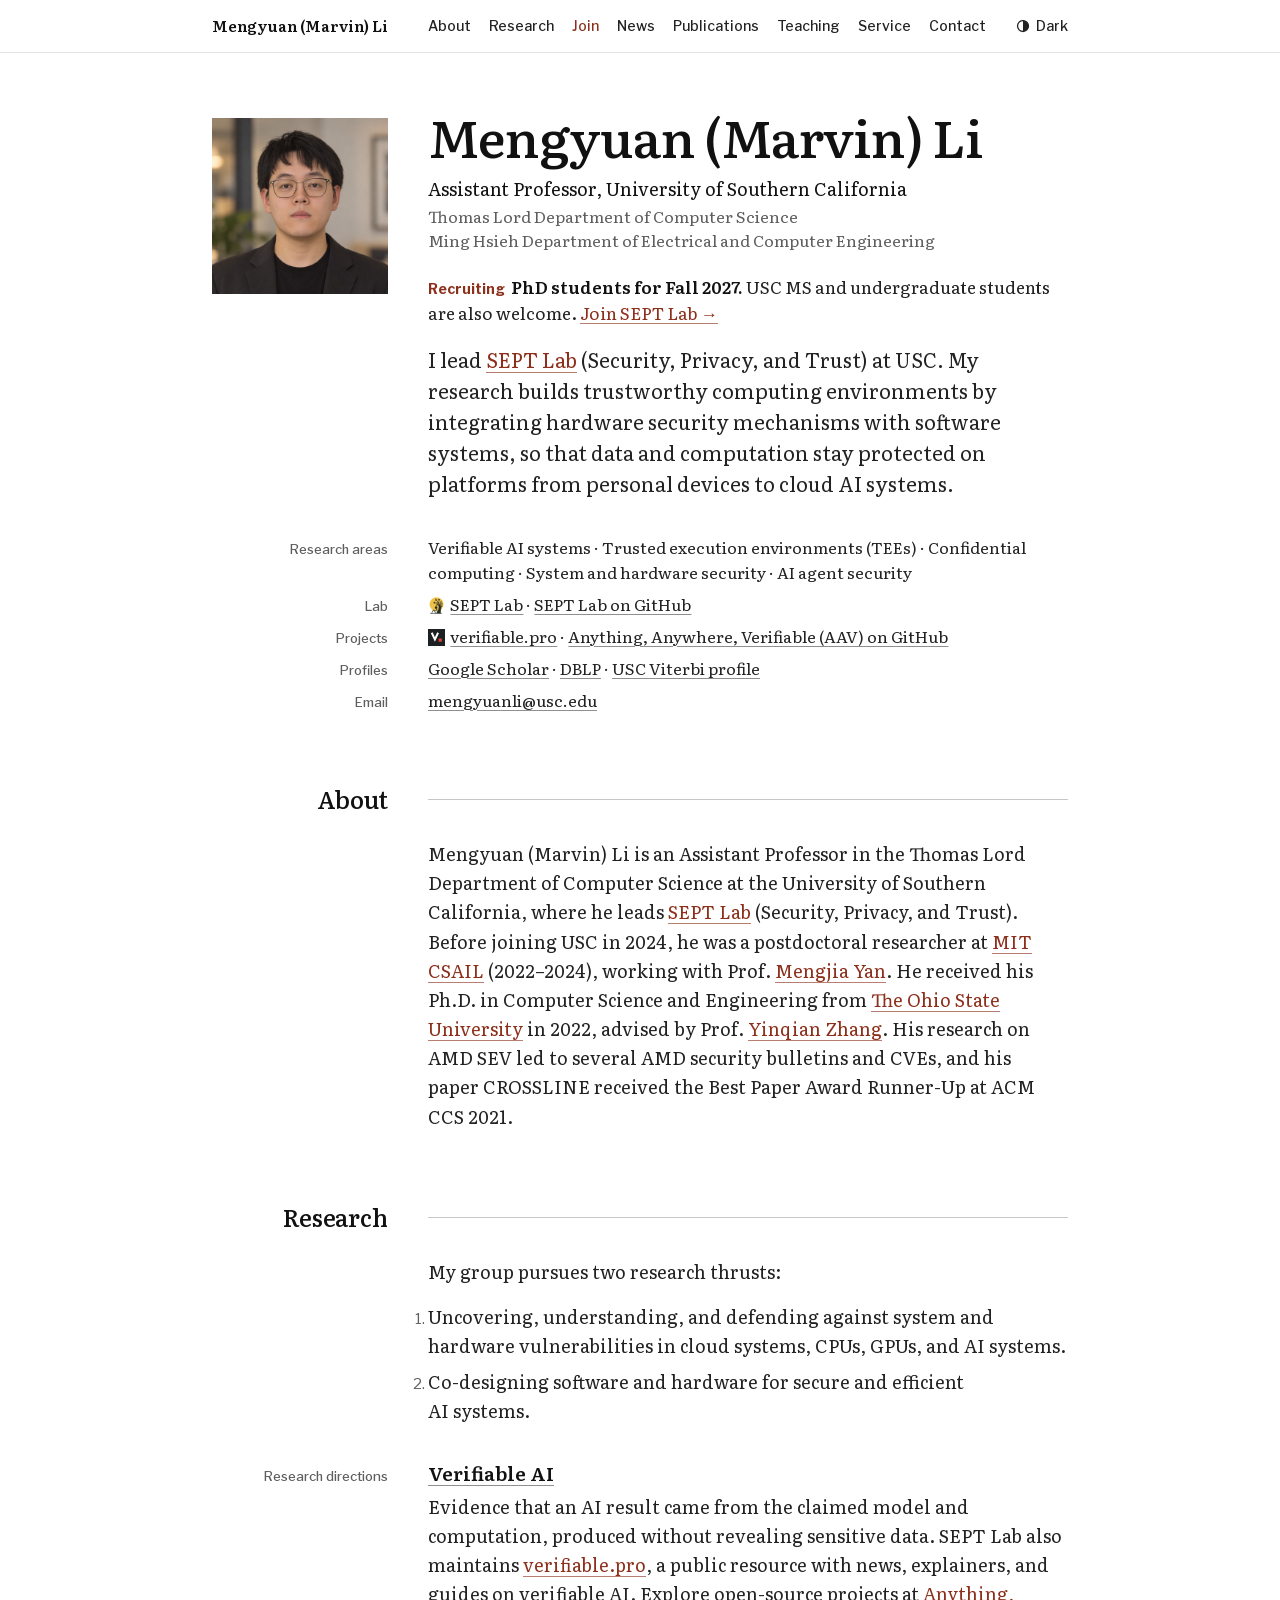
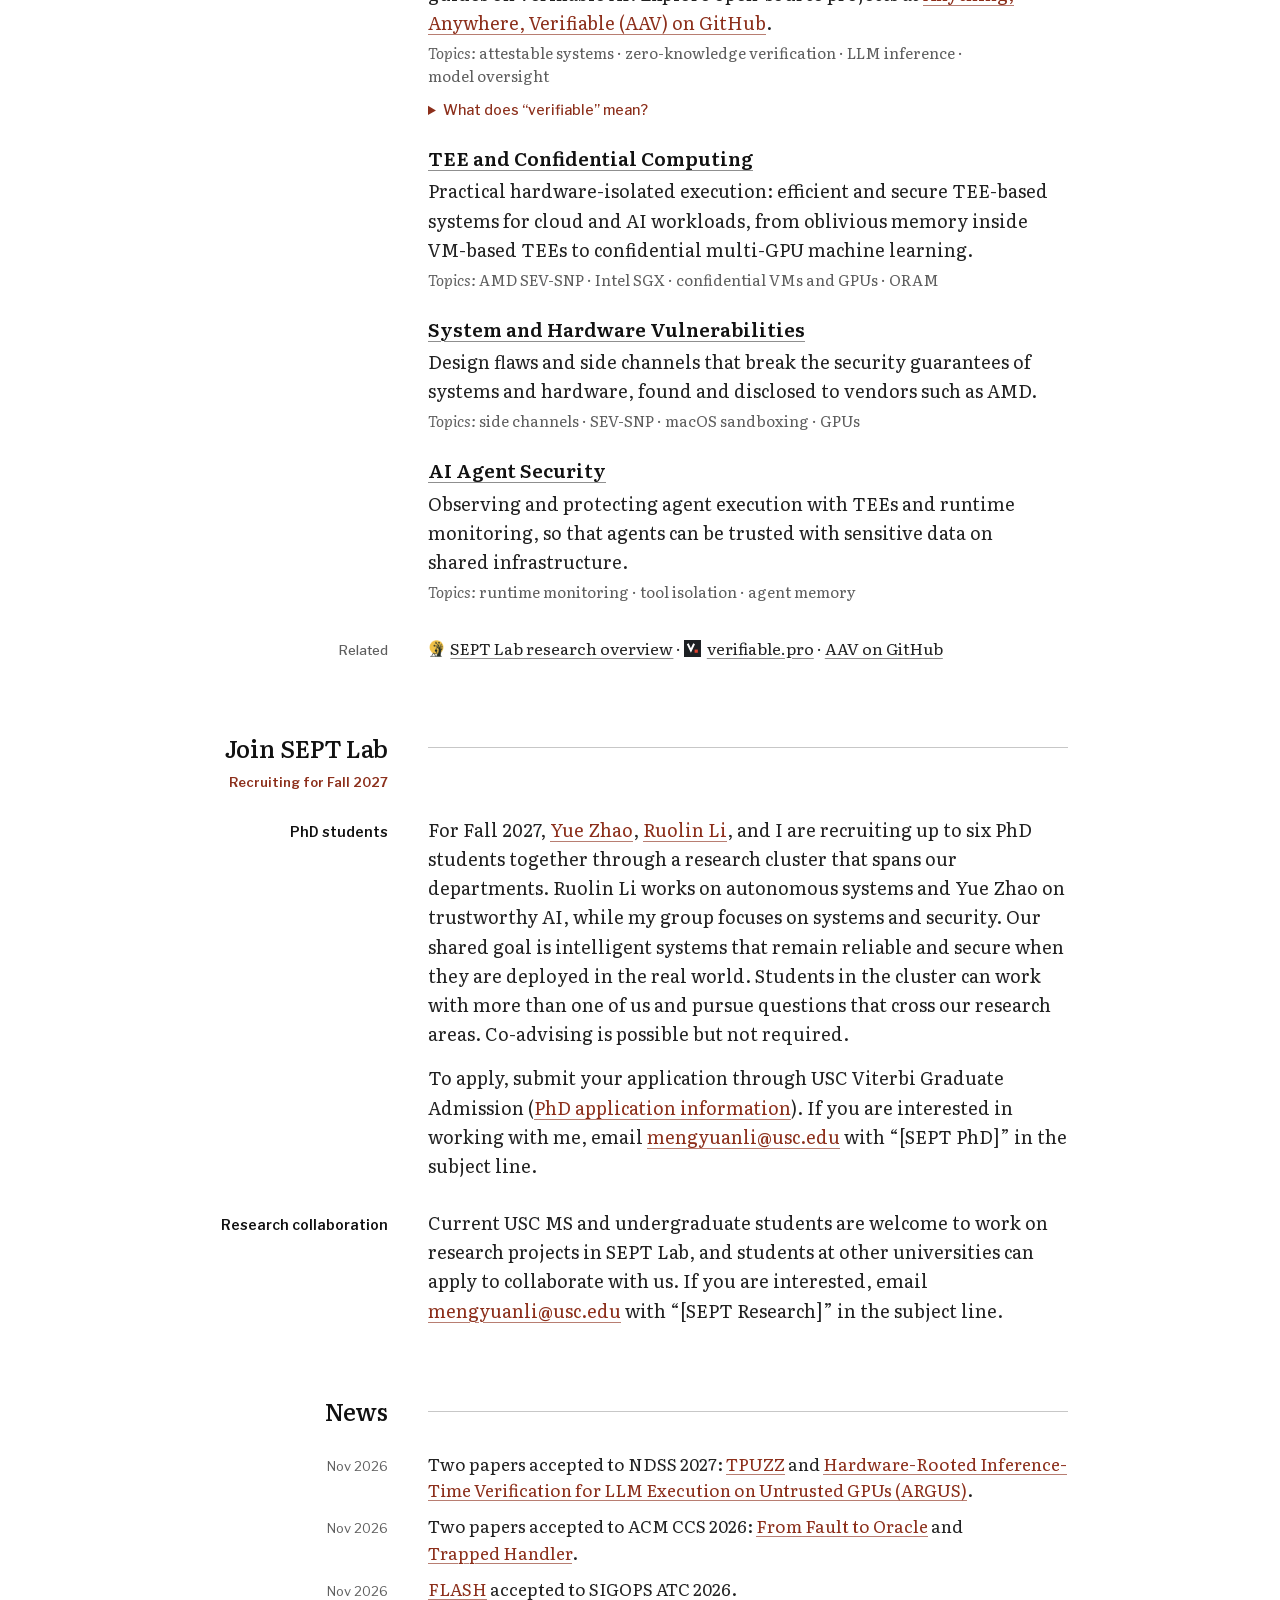
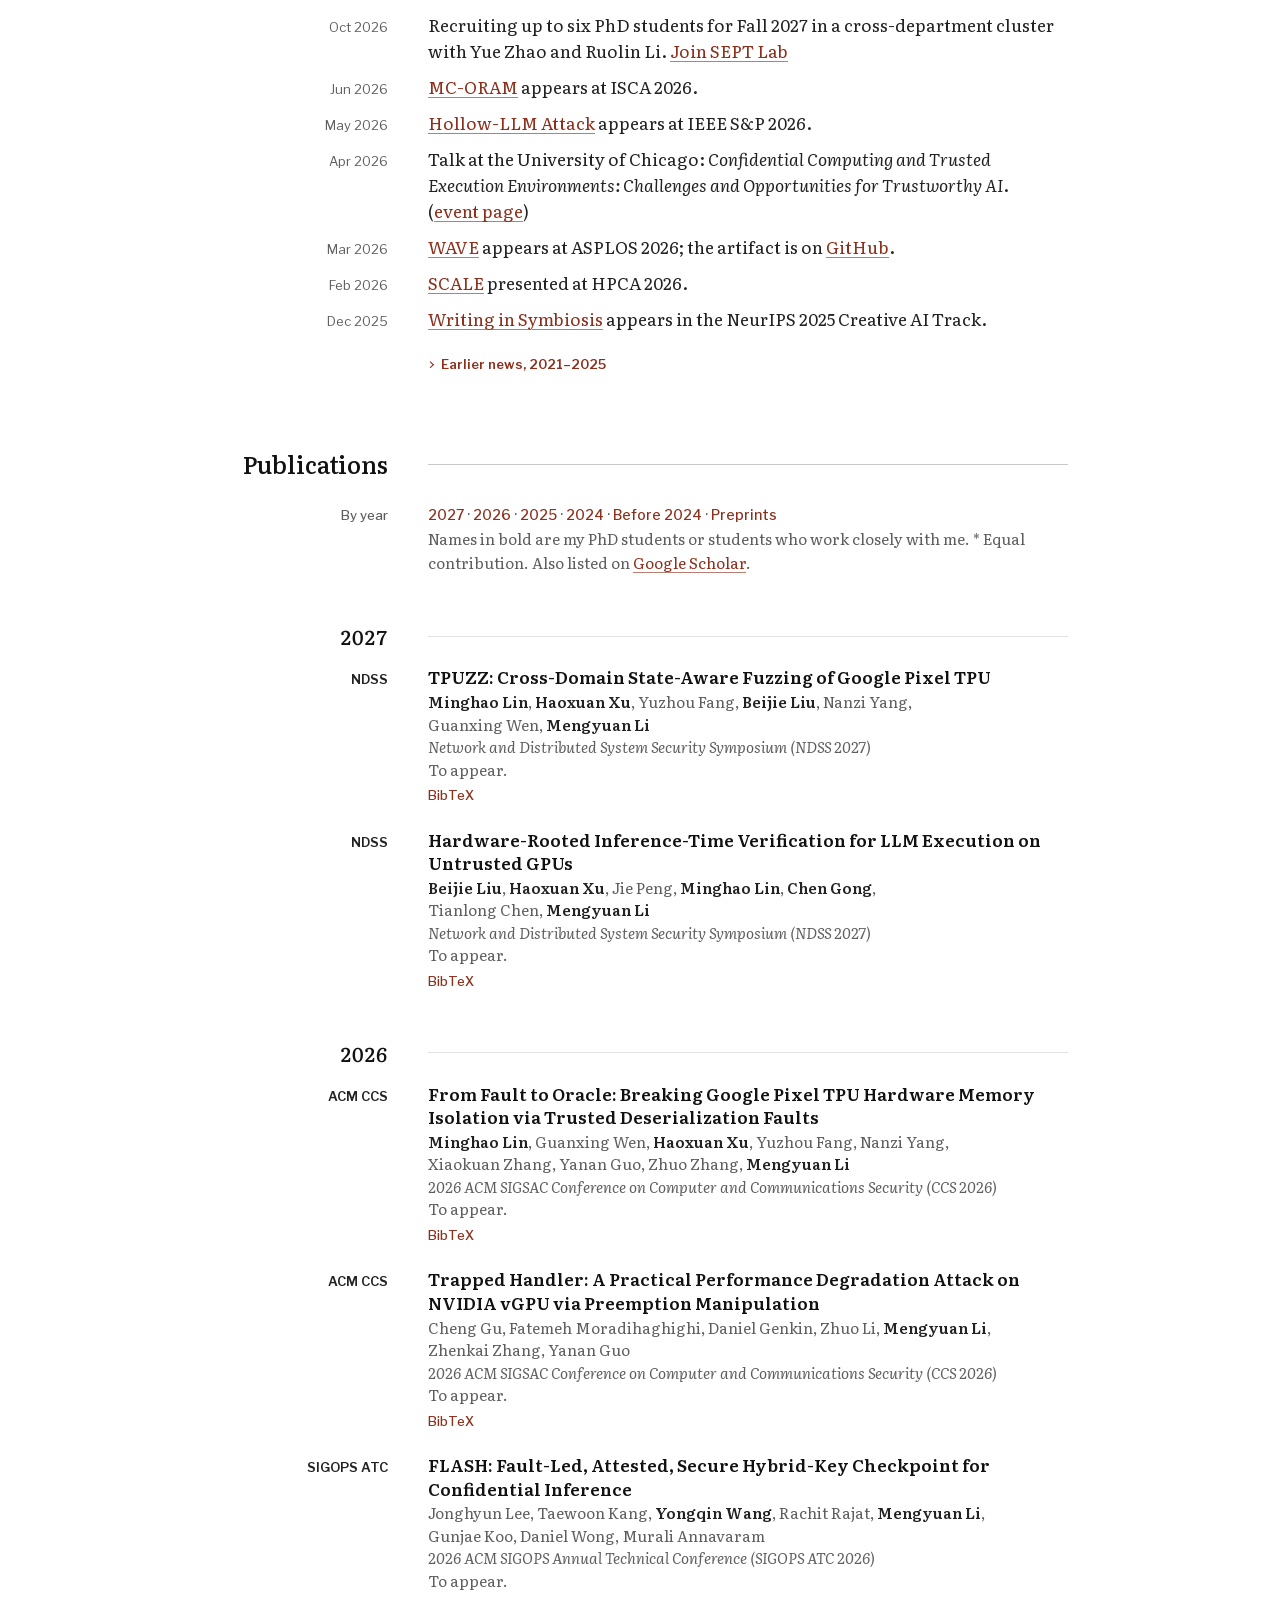
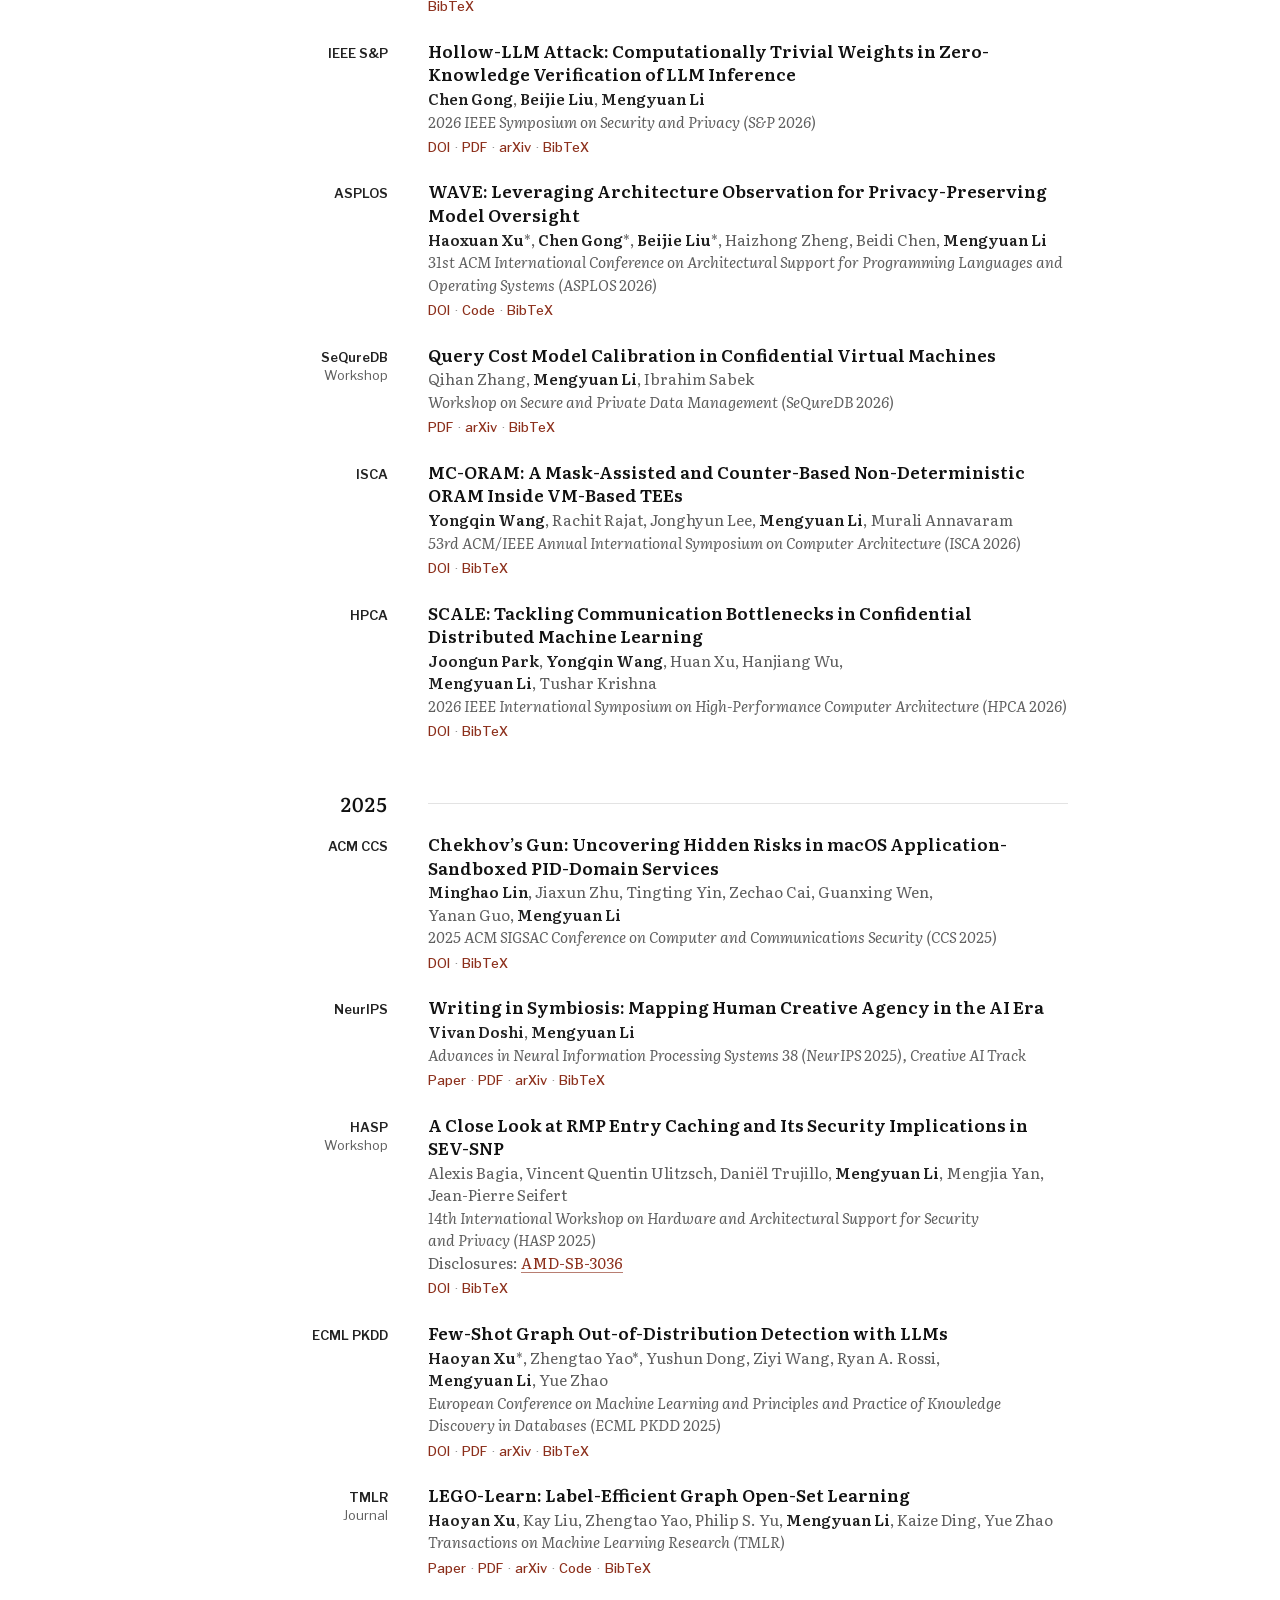
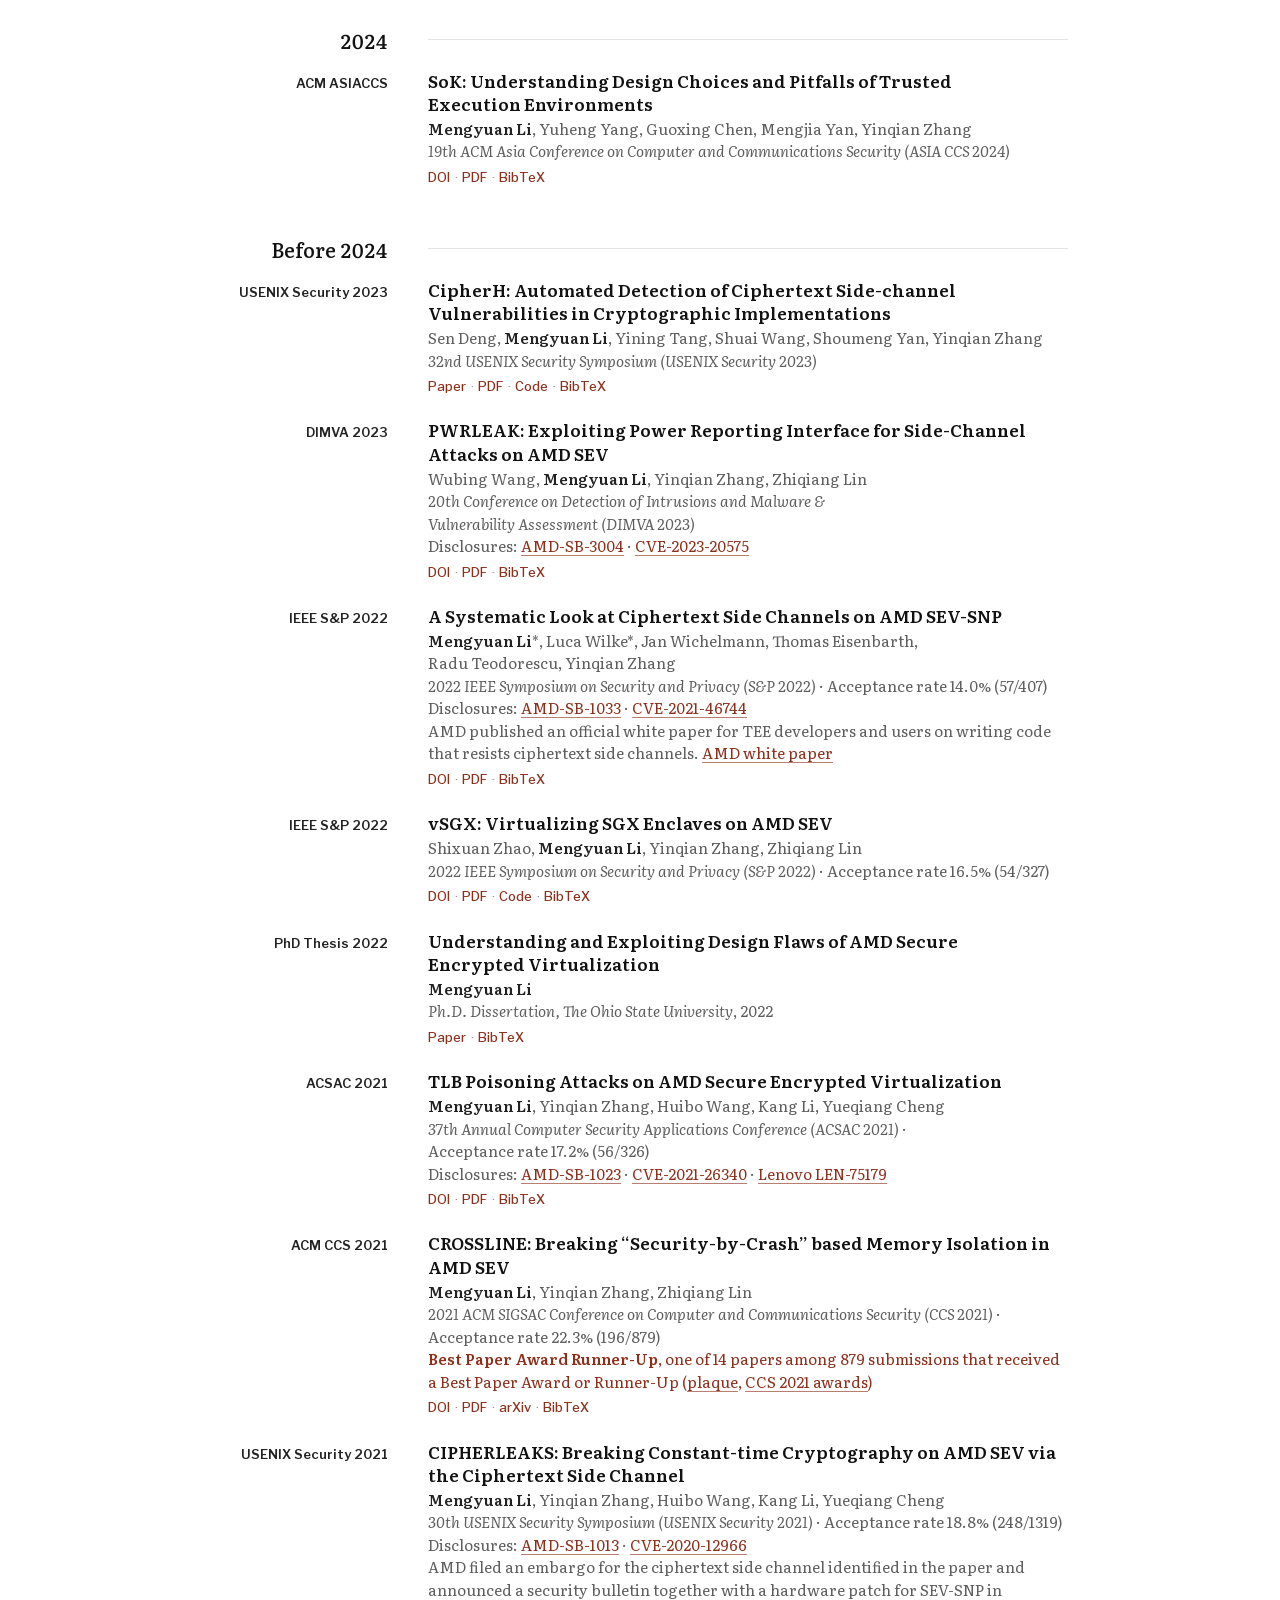
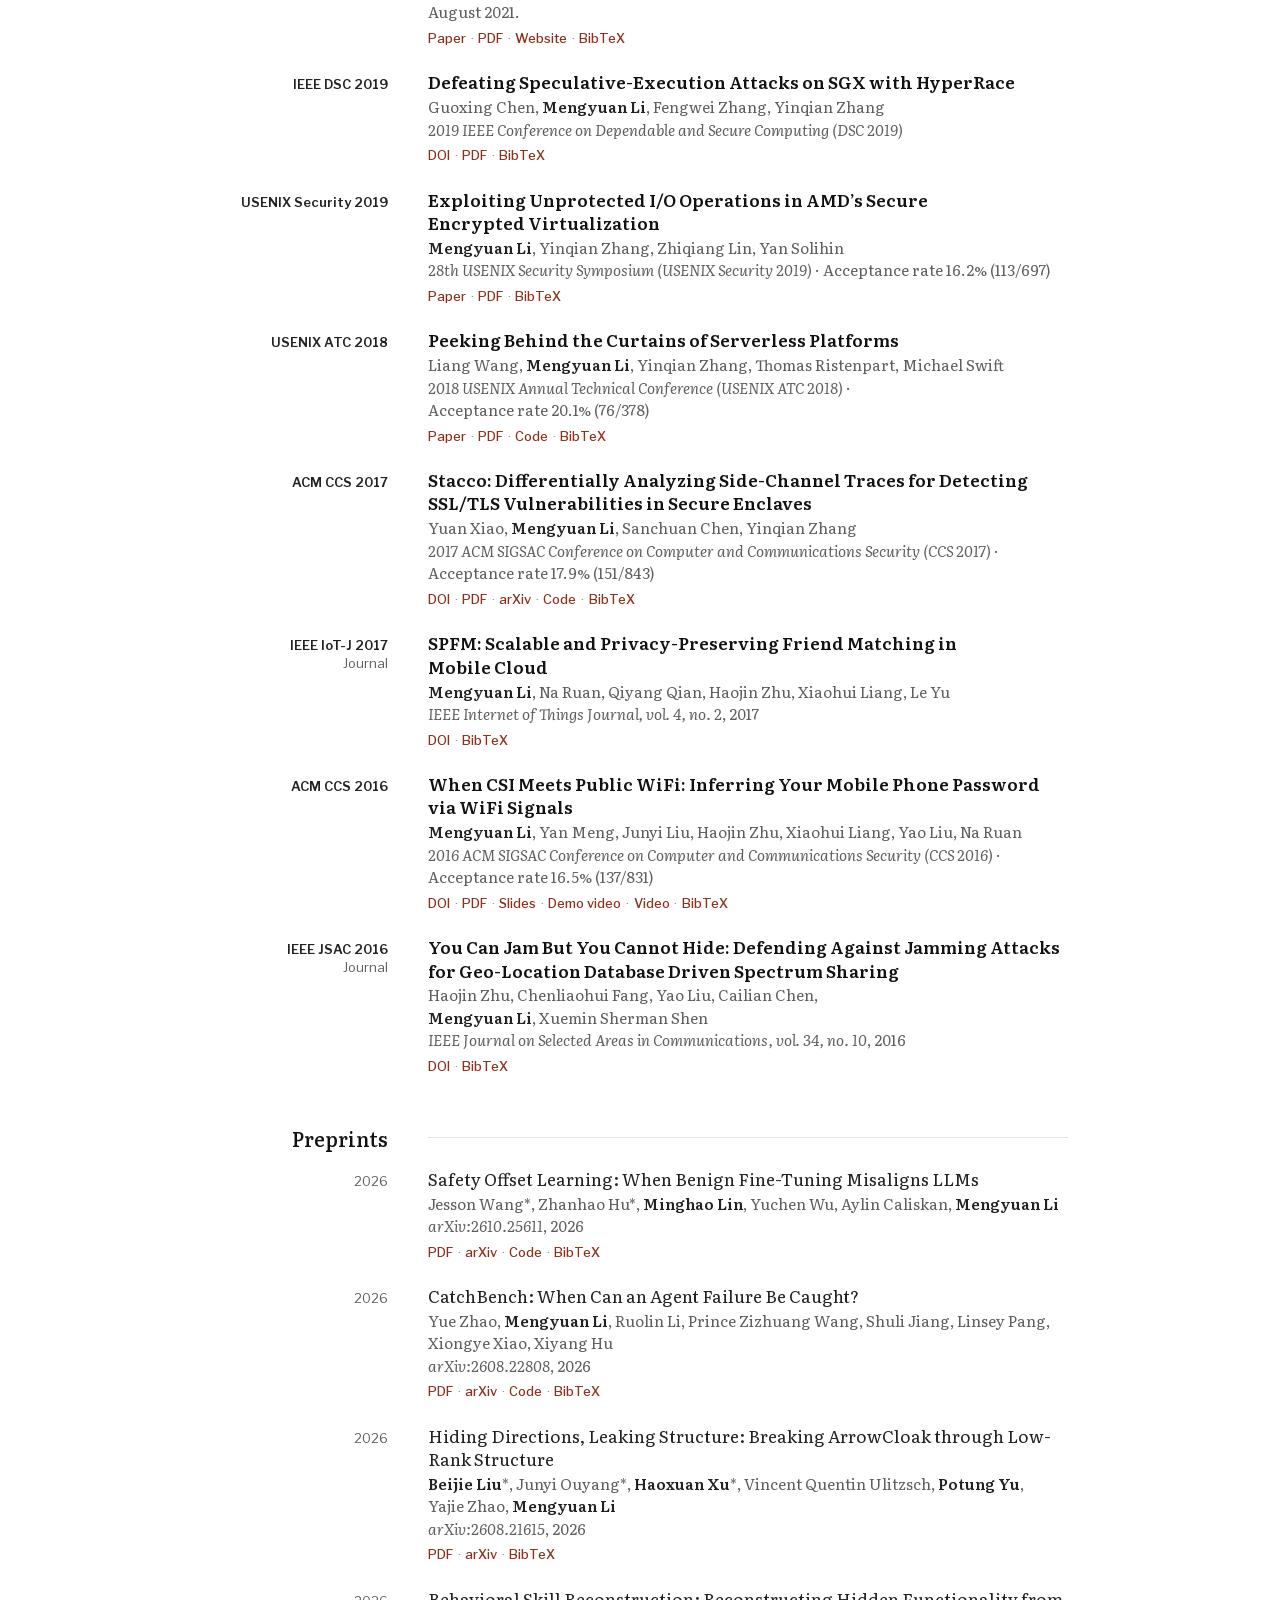
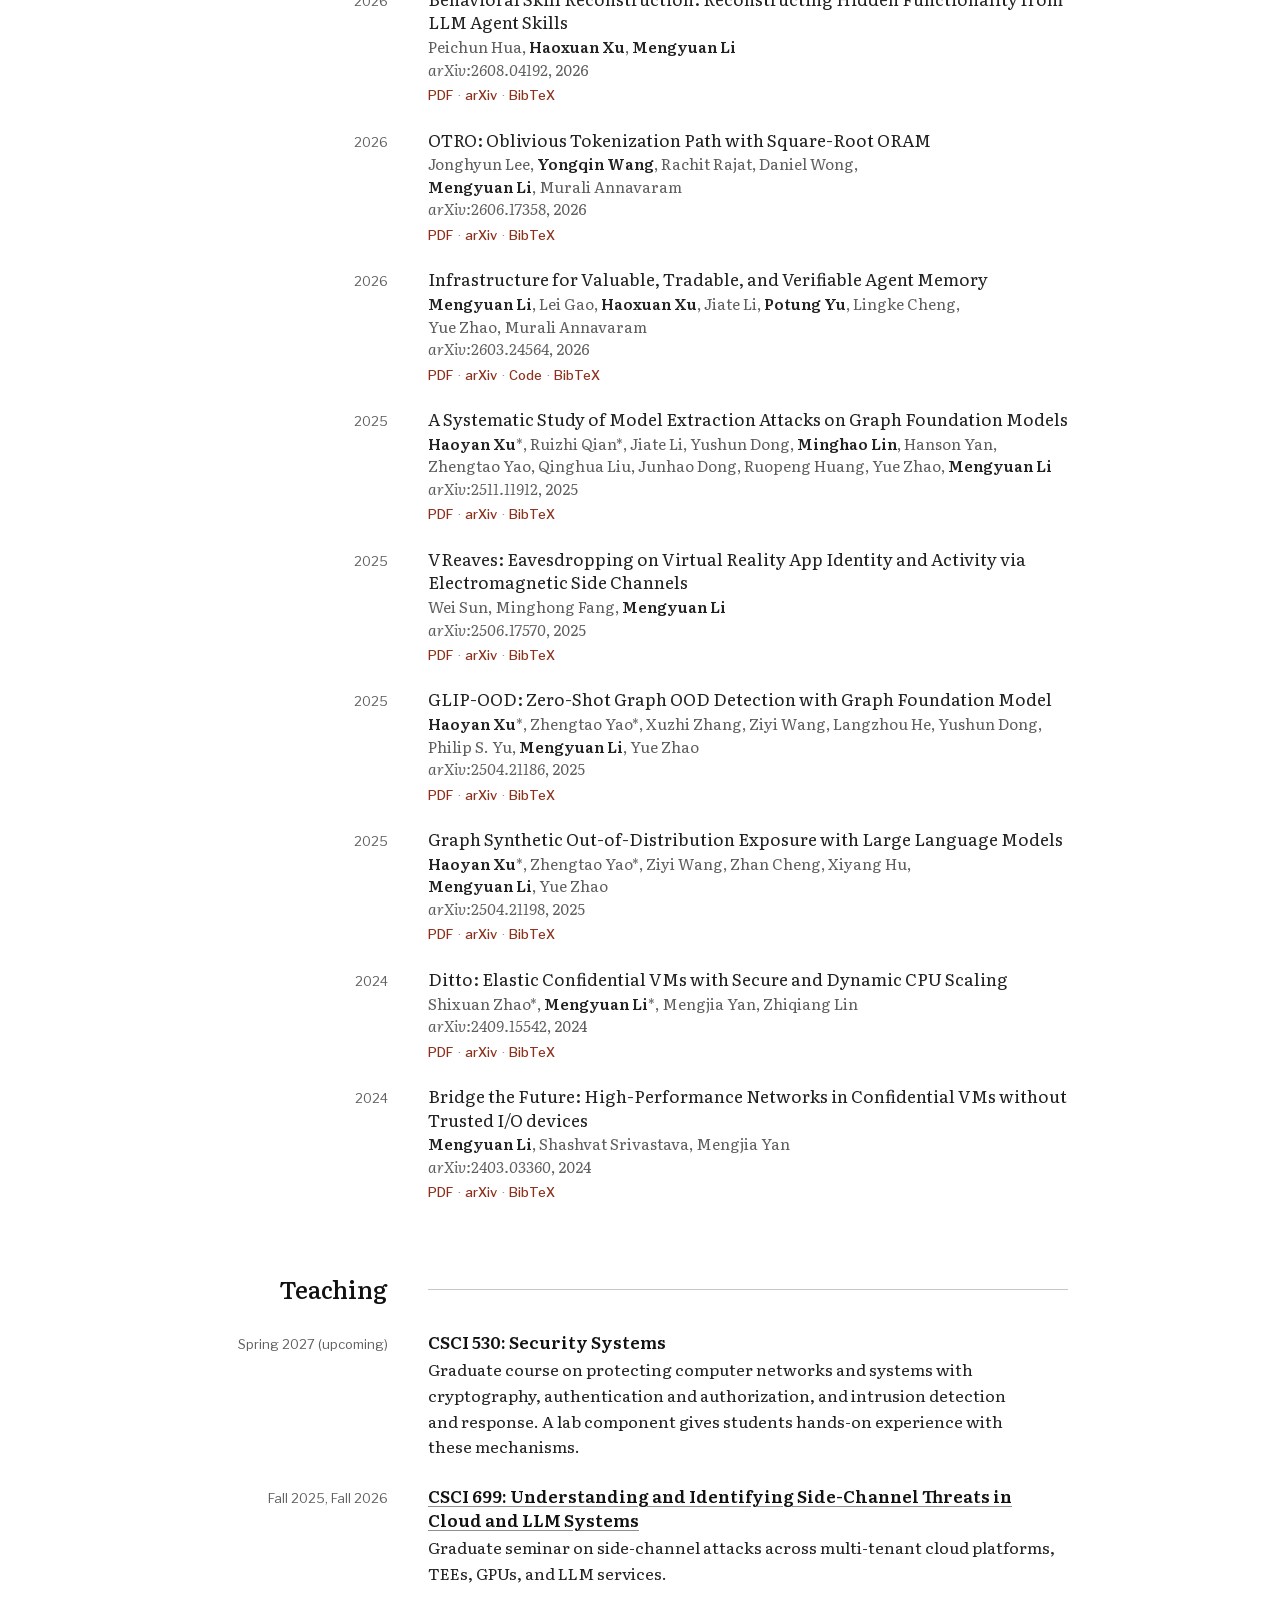
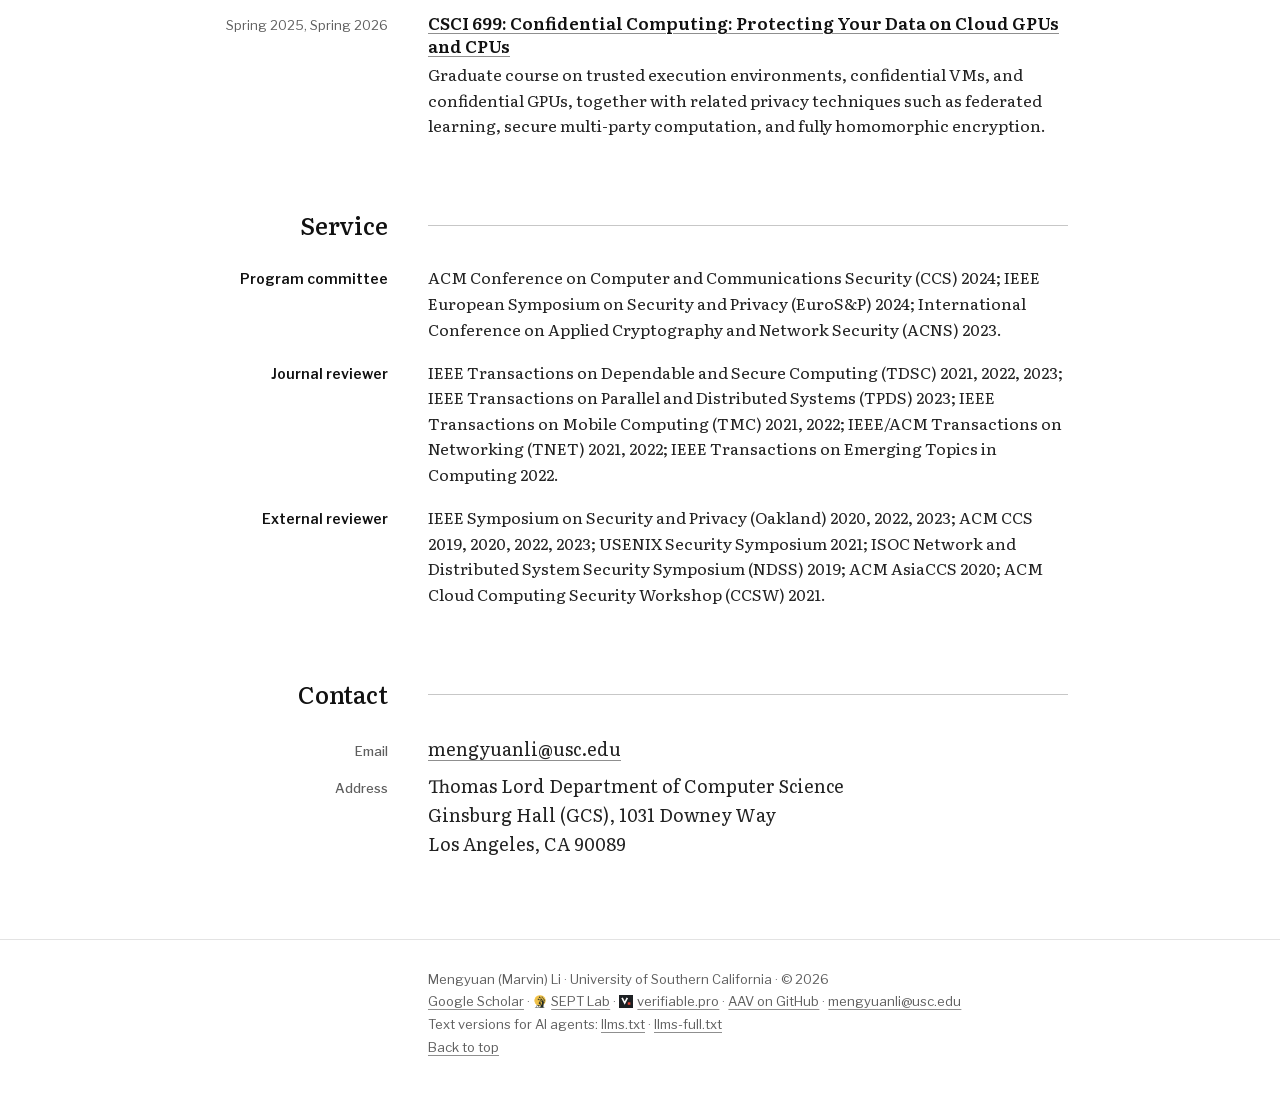
==== commit 891a10cc: "Announce five accepted papers in homepage news" ====
--- a/index.html
+++ b/index.html
@@ -197,6 +197,9 @@
 <section id="news">
   <h2 class="sec">News</h2>
   <ol class="news" role="list">
+    <li class="m"><time class="side" datetime="2026-11">Nov 2026</time><p>Two papers accepted to NDSS 2027: <a href="#tpuzz-ndss27">TPUZZ</a> and <a href="#argus-ndss27">Hardware-Rooted Inference-Time Verification for LLM Execution on Untrusted GPUs (ARGUS)</a>.</p></li>
+    <li class="m"><time class="side" datetime="2026-11">Nov 2026</time><p>Two papers accepted to ACM CCS 2026: <a href="#fault-oracle-ccs26">From Fault to Oracle</a> and <a href="#trapped-handler-ccs26">Trapped Handler</a>.</p></li>
+    <li class="m"><time class="side" datetime="2026-11">Nov 2026</time><p><a href="#flash-atc26">FLASH</a> accepted to SIGOPS ATC 2026.</p></li>
     <li class="m"><time class="side" datetime="2026-10">Oct 2026</time><p>Recruiting up to six PhD students for Fall 2027 in a cross-department cluster with Yue Zhao and Ruolin Li. <a href="#join">Join SEPT Lab</a></p></li>
     <li class="m"><time class="side" datetime="2026-06">Jun 2026</time><p><a href="#mc-oram-isca26">MC-ORAM</a> appears at ISCA 2026.</p></li>
     <li class="m"><time class="side" datetime="2026-05">May 2026</time><p><a href="#hollow-llm-sp26">Hollow-LLM Attack</a> appears at IEEE&nbsp;S&amp;P 2026.</p></li>
@@ -204,13 +207,13 @@
     <li class="m"><time class="side" datetime="2026-03">Mar 2026</time><p><a href="#wave-asplos26">WAVE</a> appears at ASPLOS 2026; the artifact is on <a href="https://github.com/sept-usc/Wave">GitHub</a>.</p></li>
     <li class="m"><time class="side" datetime="2026-02">Feb 2026</time><p><a href="#scale-hpca26">SCALE</a> presented at HPCA 2026.</p></li>
     <li class="m"><time class="side" datetime="2025-12">Dec 2025</time><p><a href="#writing-symbiosis-neurips25">Writing in Symbiosis</a> appears in the NeurIPS 2025 Creative AI Track.</p></li>
-    <li class="m"><time class="side" datetime="2025-10">Oct 2025</time><p><a href="#rmp-caching-hasp25">RMP entry caching study</a> at HASP 2025; AMD published security bulletin <a class="nw" href="https://www.amd.com/en/resources/product-security/bulletin/amd-sb-3036.html">AMD-SB-3036</a>.</p></li>
-    <li class="m"><time class="side" datetime="2025-10">Oct 2025</time><p><a href="#chekhovs-gun-ccs25">Chekhov’s Gun</a> appears at ACM CCS 2025.</p></li>
-    <li class="m"><time class="side" datetime="2025-09">Sep 2025</time><p><a href="#fewshot-graph-ood-ecmlpkdd25">Few-shot graph OOD detection with LLMs</a> appears at ECML PKDD 2025.</p></li>
   </ol>
   <details class="more">
-    <summary>Earlier news, 2021–2024</summary>
+    <summary>Earlier news, 2021–2025</summary>
     <ol class="news" role="list">
+      <li class="m"><time class="side" datetime="2025-10">Oct 2025</time><p><a href="#rmp-caching-hasp25">RMP entry caching study</a> at HASP 2025; AMD published security bulletin <a class="nw" href="https://www.amd.com/en/resources/product-security/bulletin/amd-sb-3036.html">AMD-SB-3036</a>.</p></li>
+      <li class="m"><time class="side" datetime="2025-10">Oct 2025</time><p><a href="#chekhovs-gun-ccs25">Chekhov’s Gun</a> appears at ACM CCS 2025.</p></li>
+      <li class="m"><time class="side" datetime="2025-09">Sep 2025</time><p><a href="#fewshot-graph-ood-ecmlpkdd25">Few-shot graph OOD detection with LLMs</a> appears at ECML PKDD 2025.</p></li>
       <li class="m"><time class="side" datetime="2024-07">Jul 2024</time><p><a href="#sok-tee-asiaccs24">SoK on TEE design choices and pitfalls</a> appears at ACM ASIACCS 2024.</p></li>
       <li class="m"><time class="side" datetime="2024">2024</time><p>Joined USC as an Assistant Professor in the Thomas Lord Department of Computer Science and started SEPT Lab.</p></li>
       <li class="m"><time class="side" datetime="2023">2023</time><p><a href="#cipherh-usenixsec23">CipherH</a> accepted to USENIX Security 2023.</p></li>
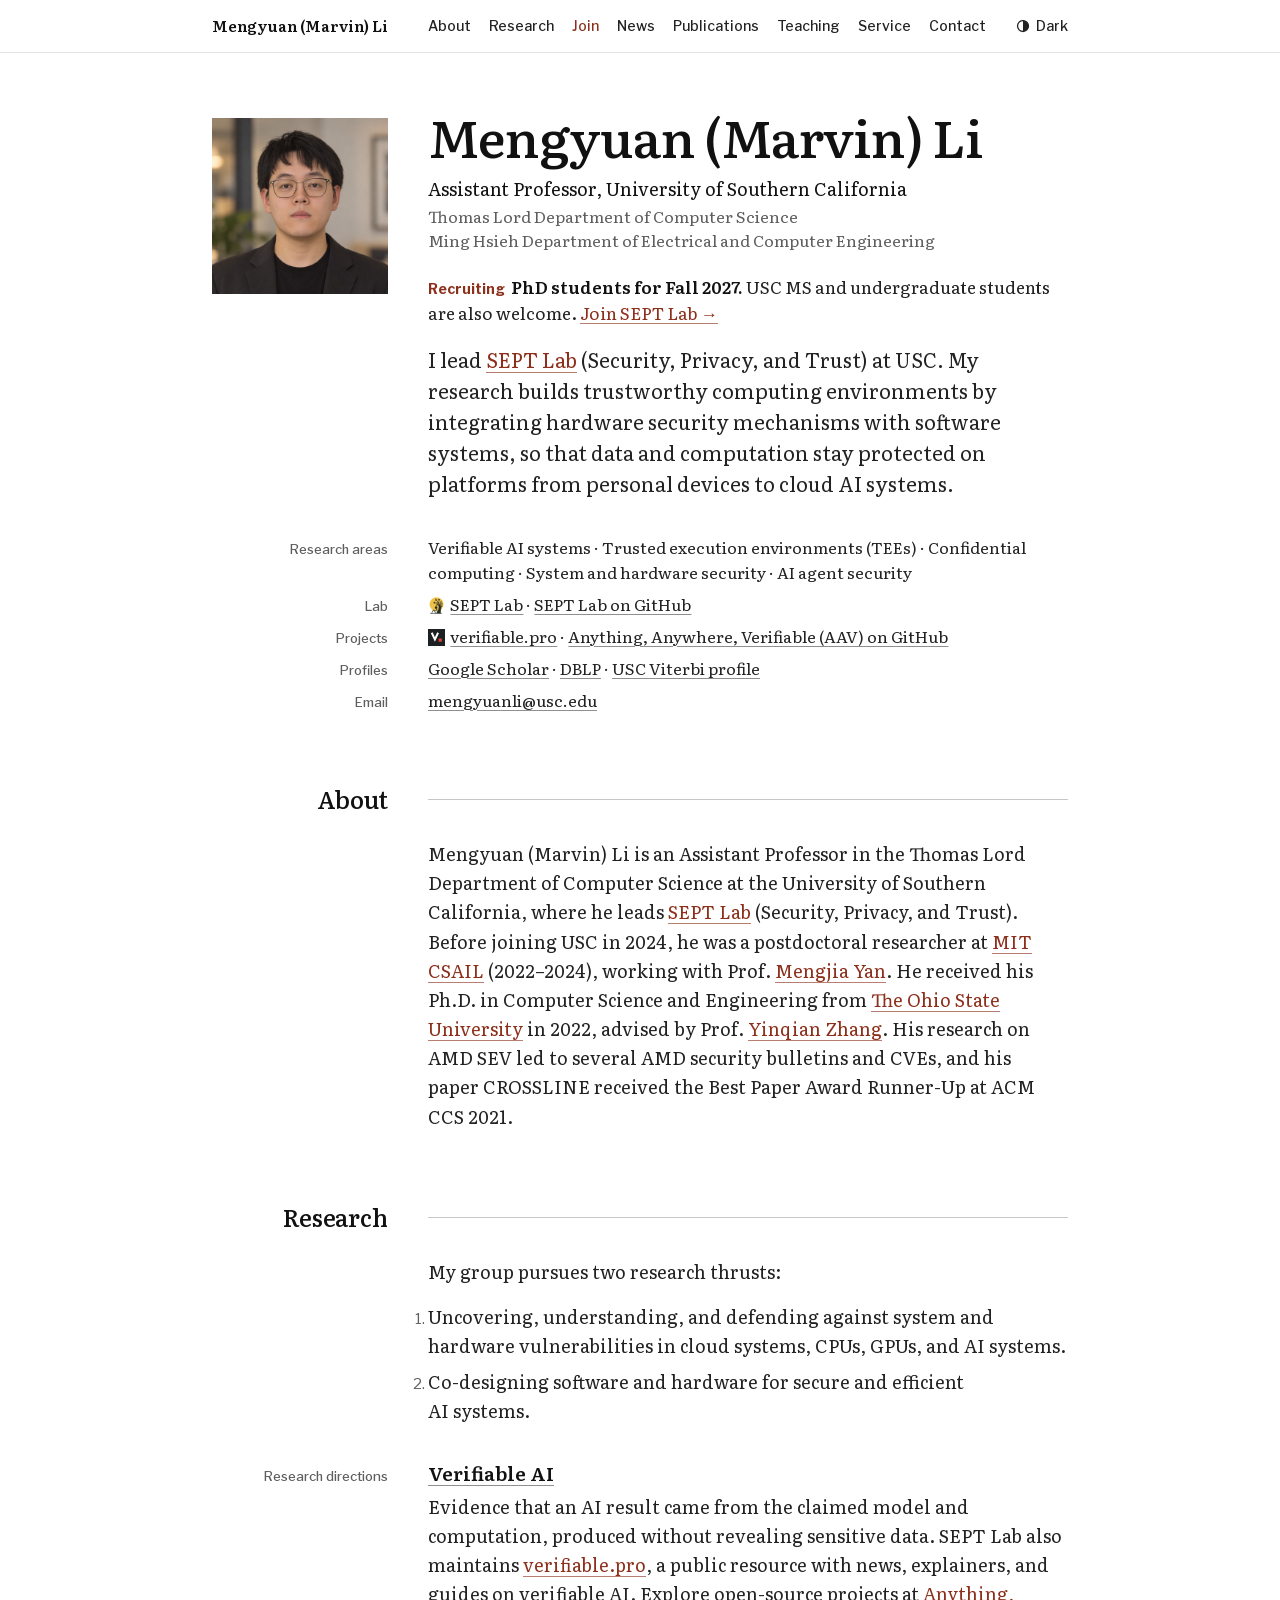
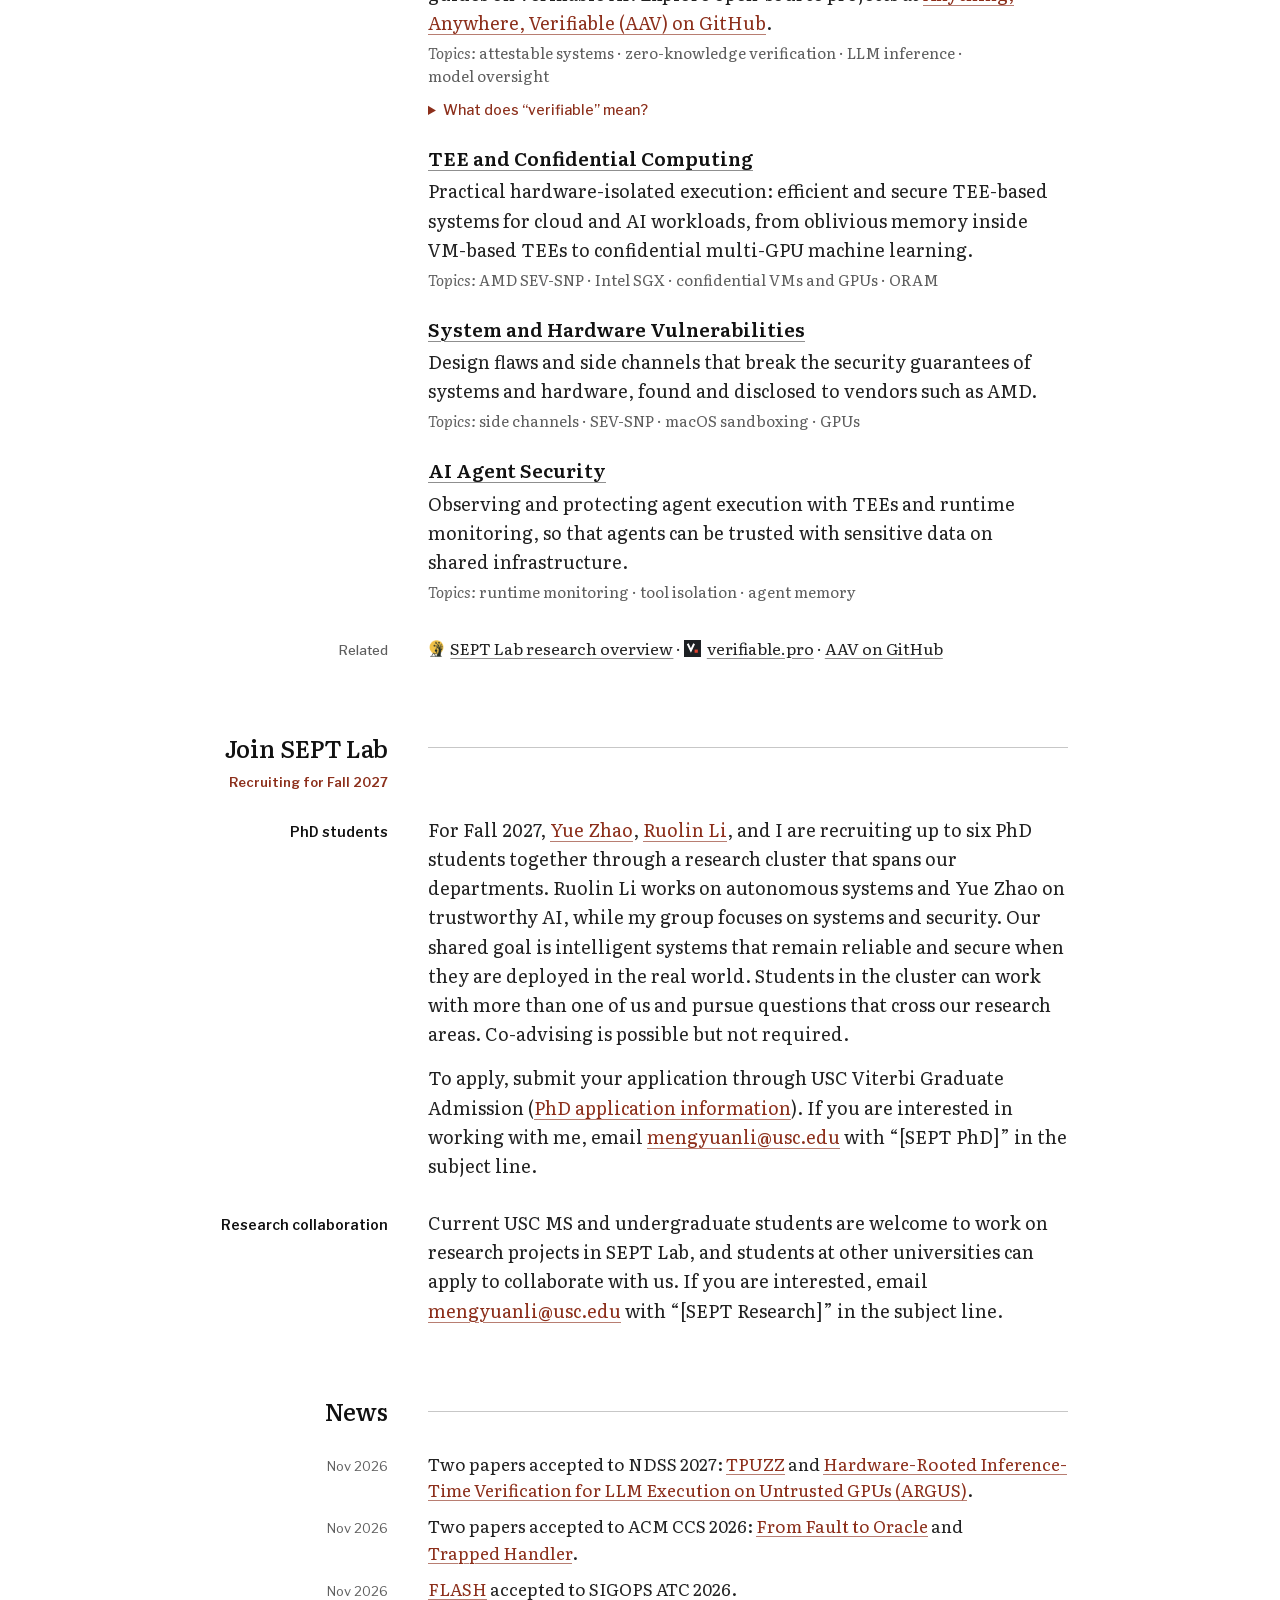
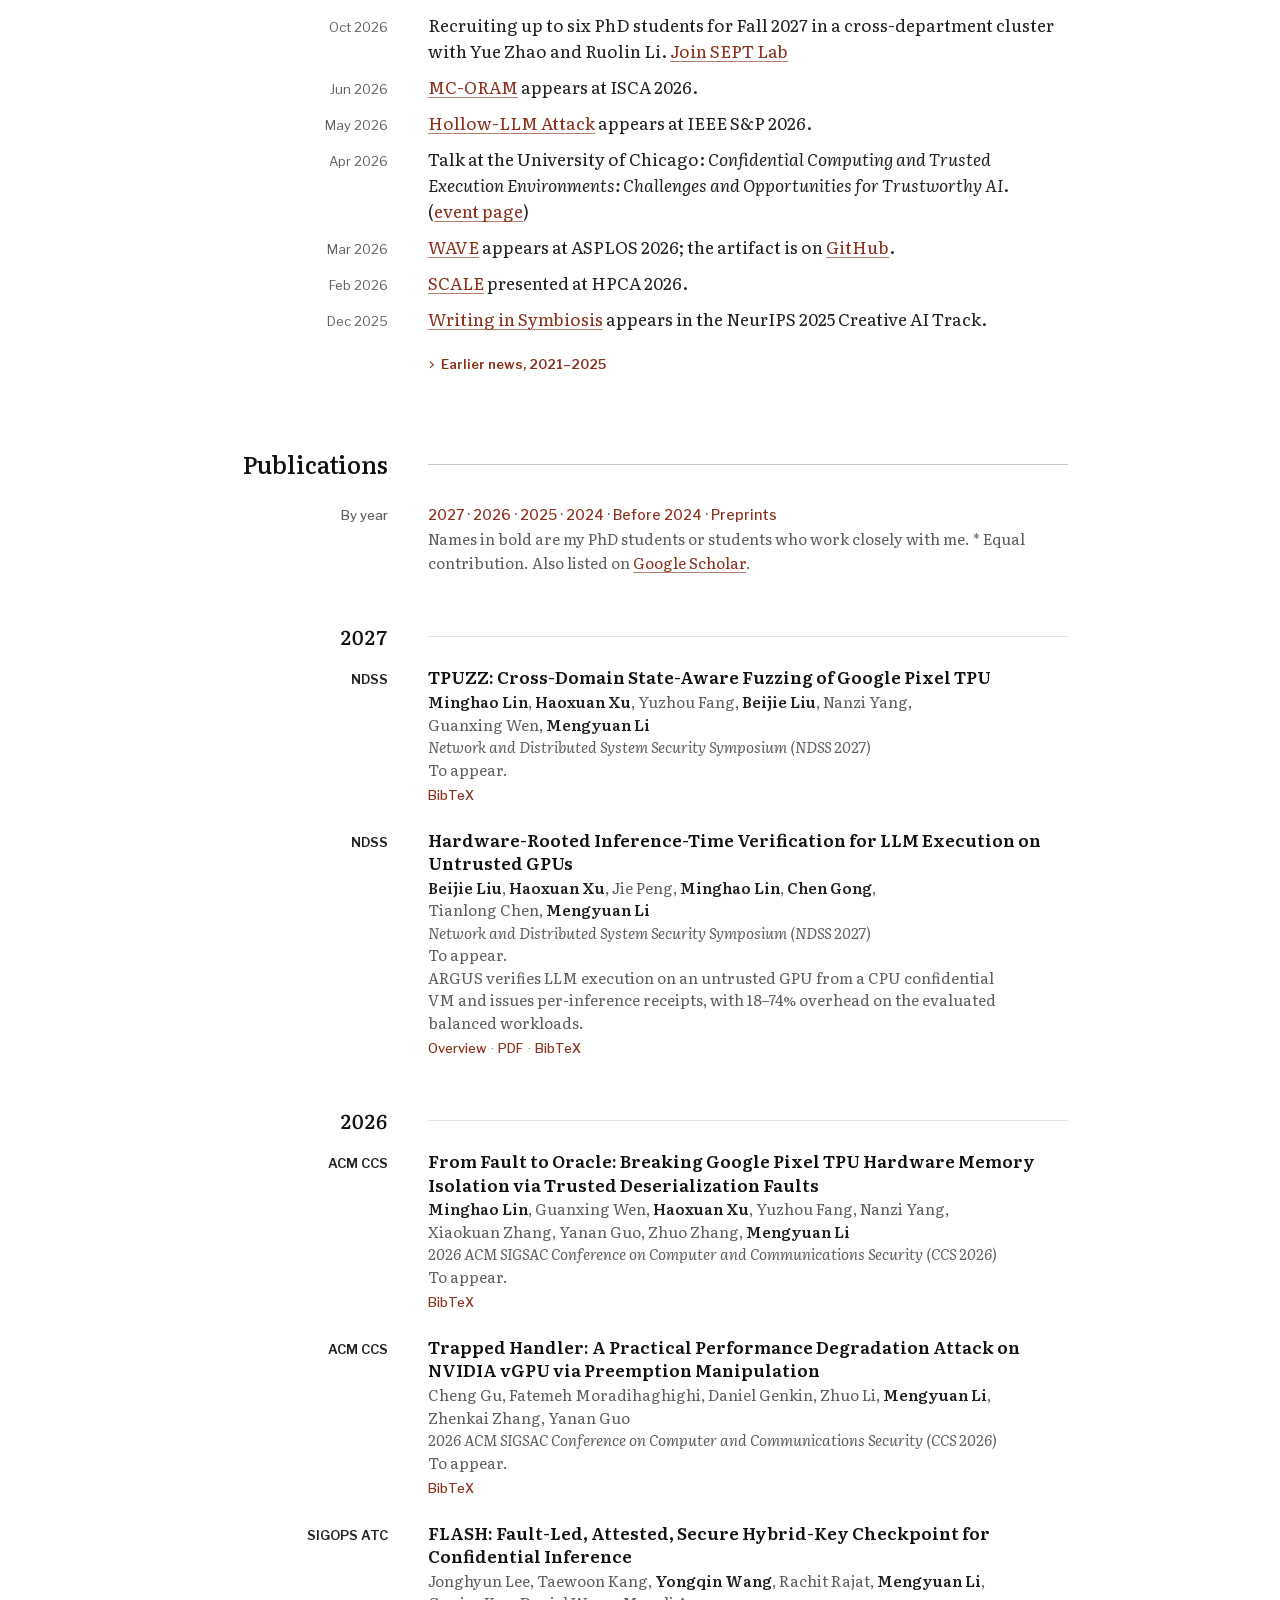
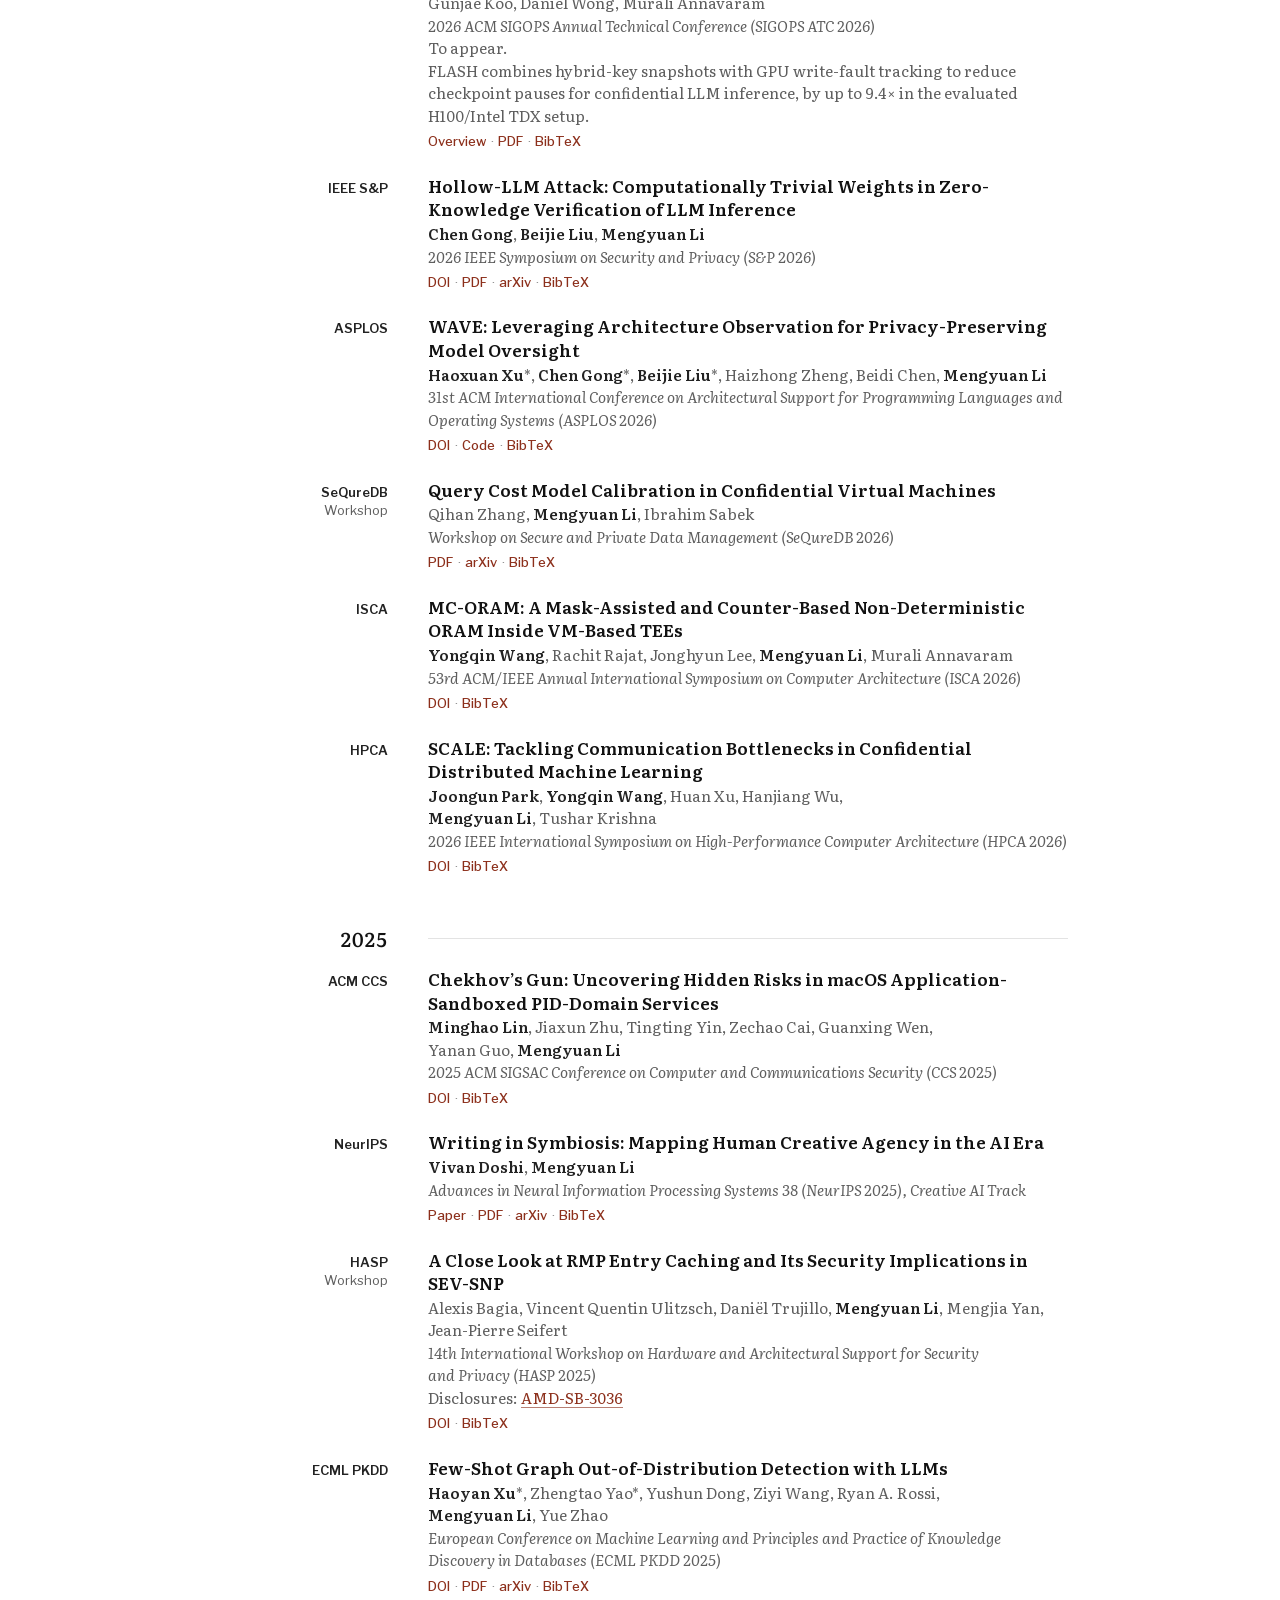
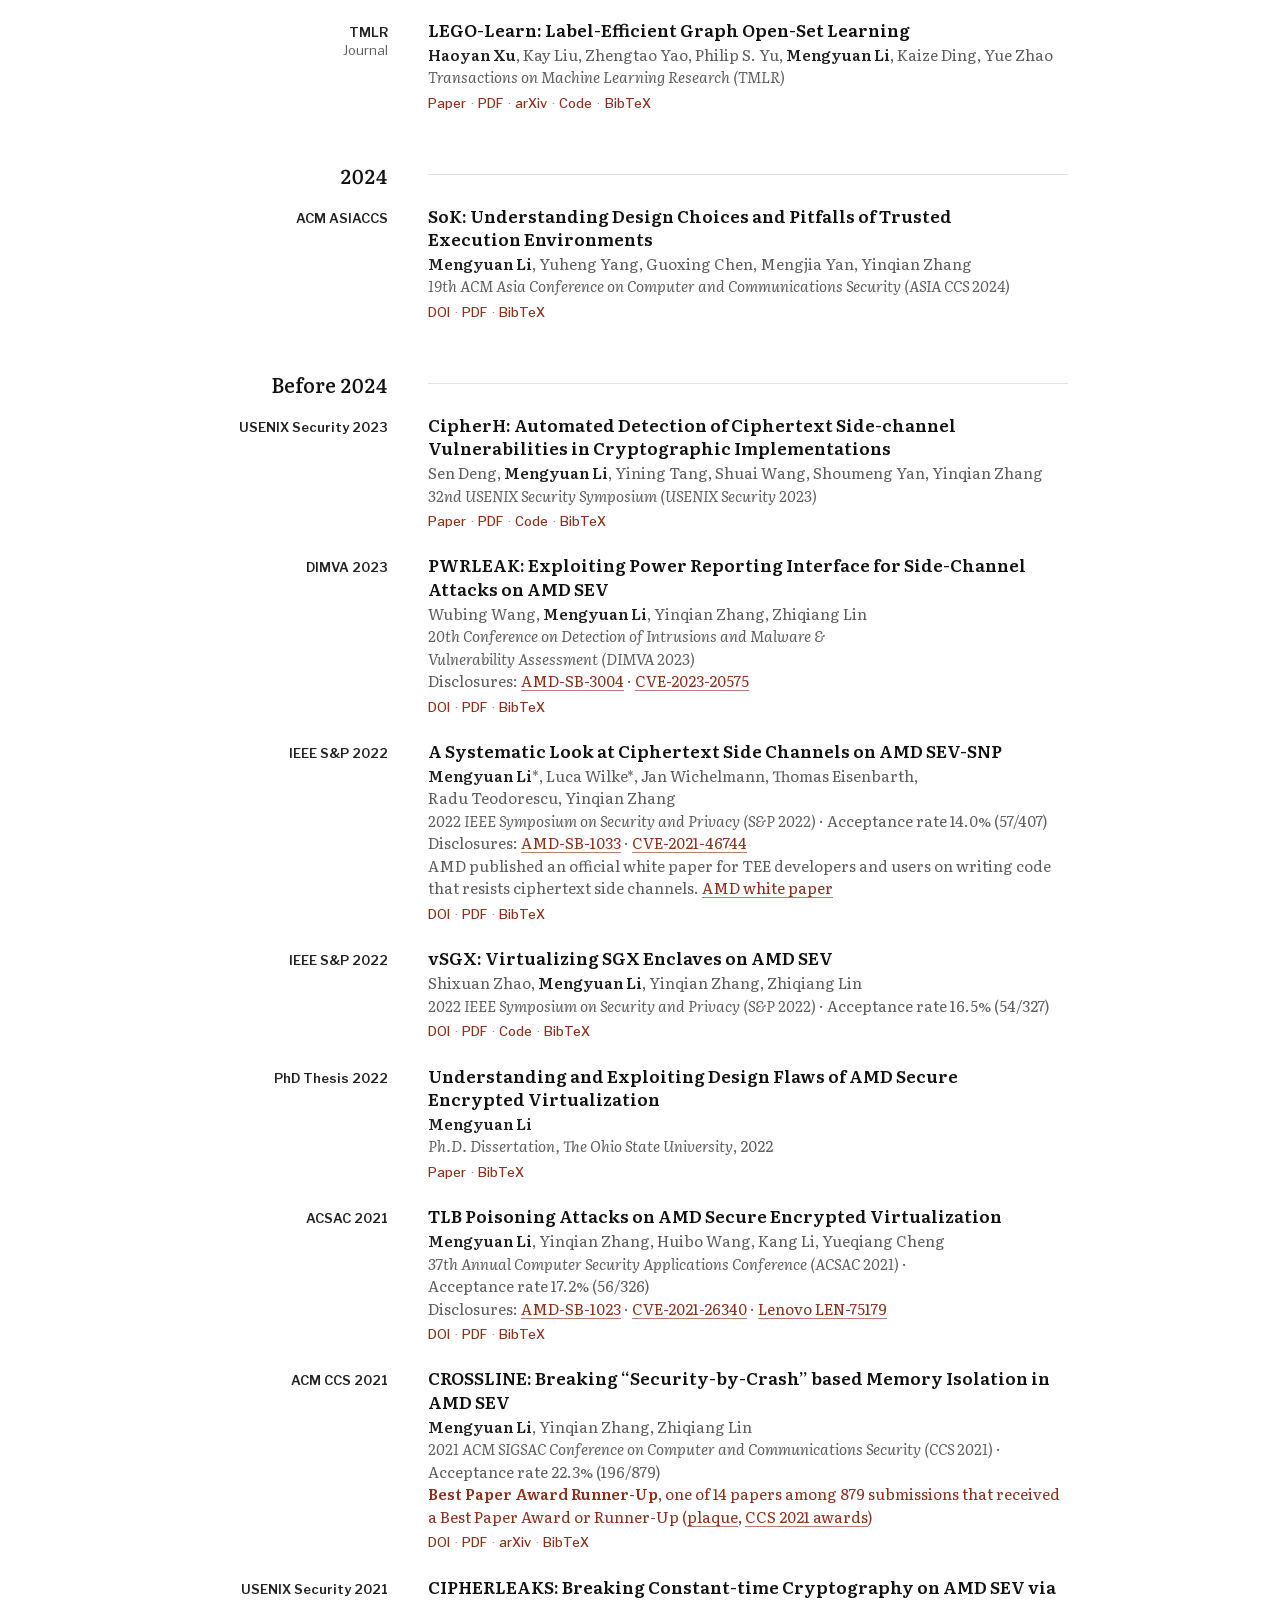
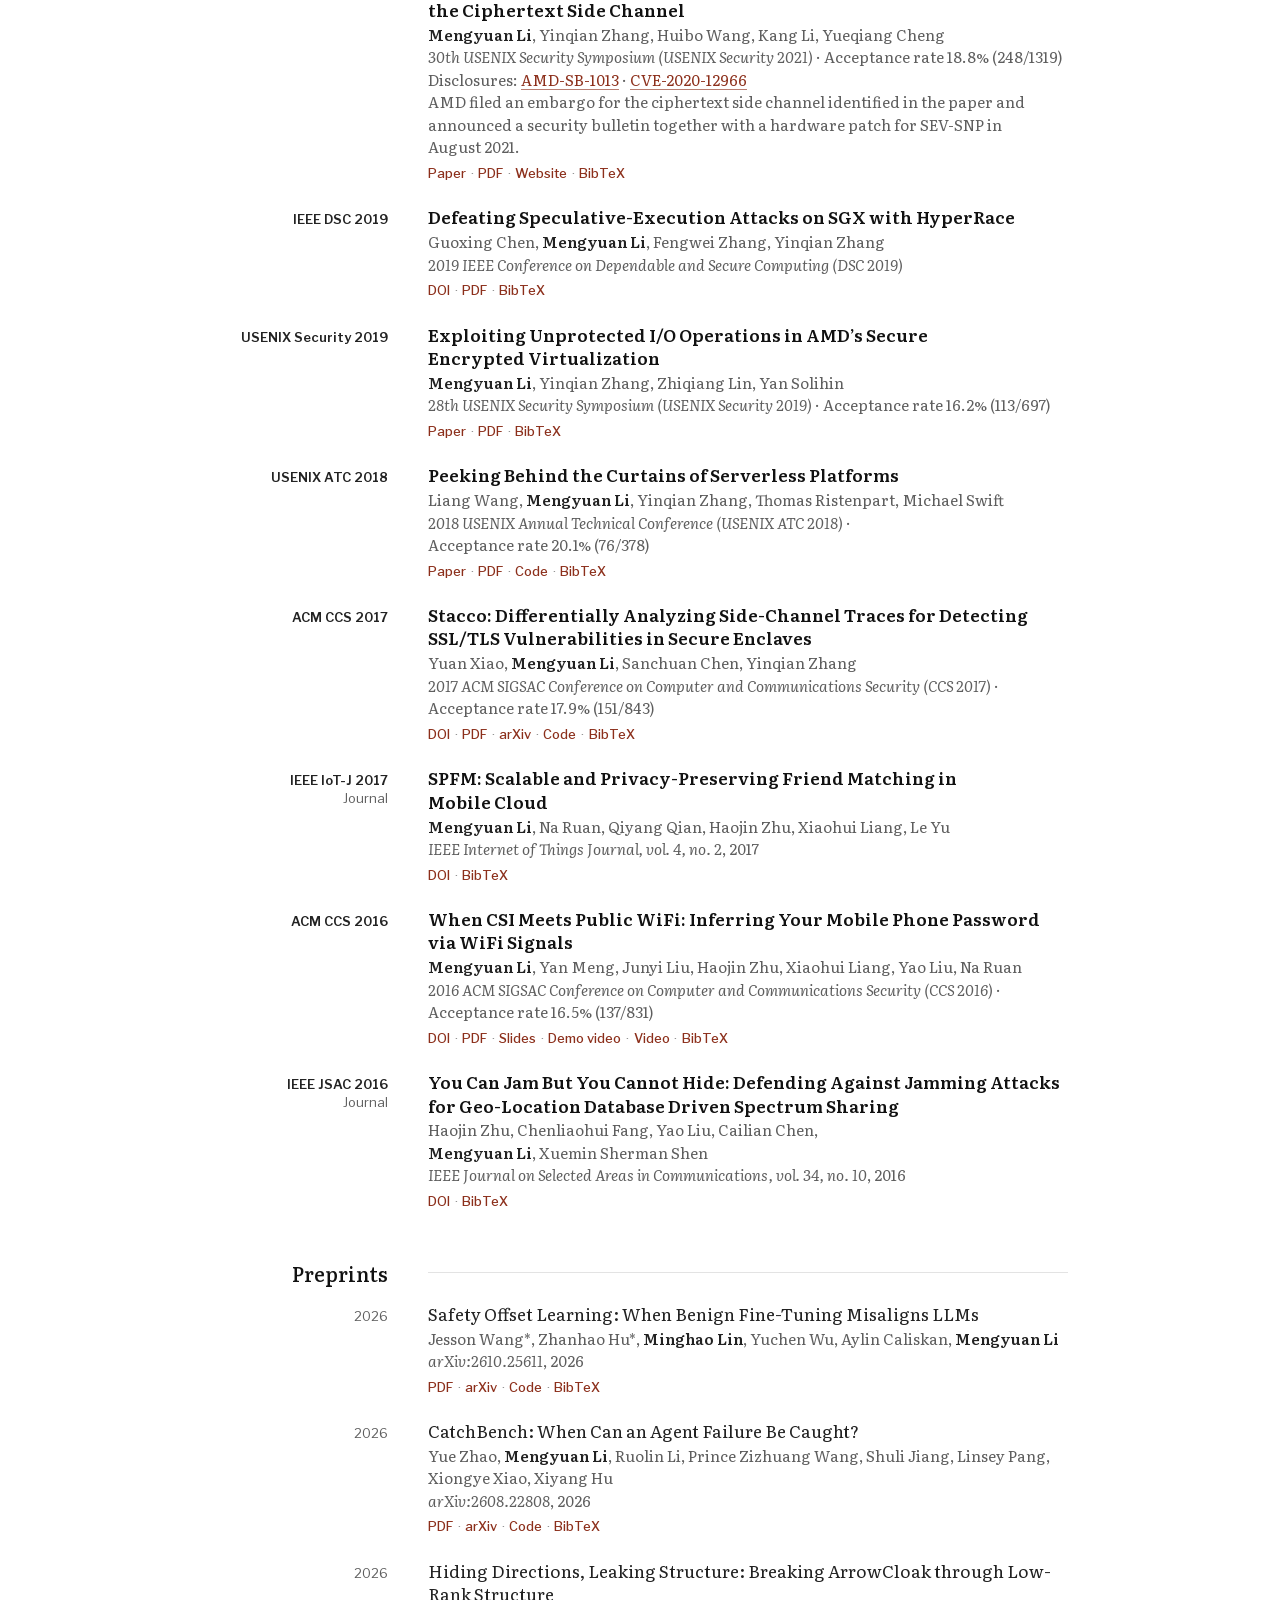
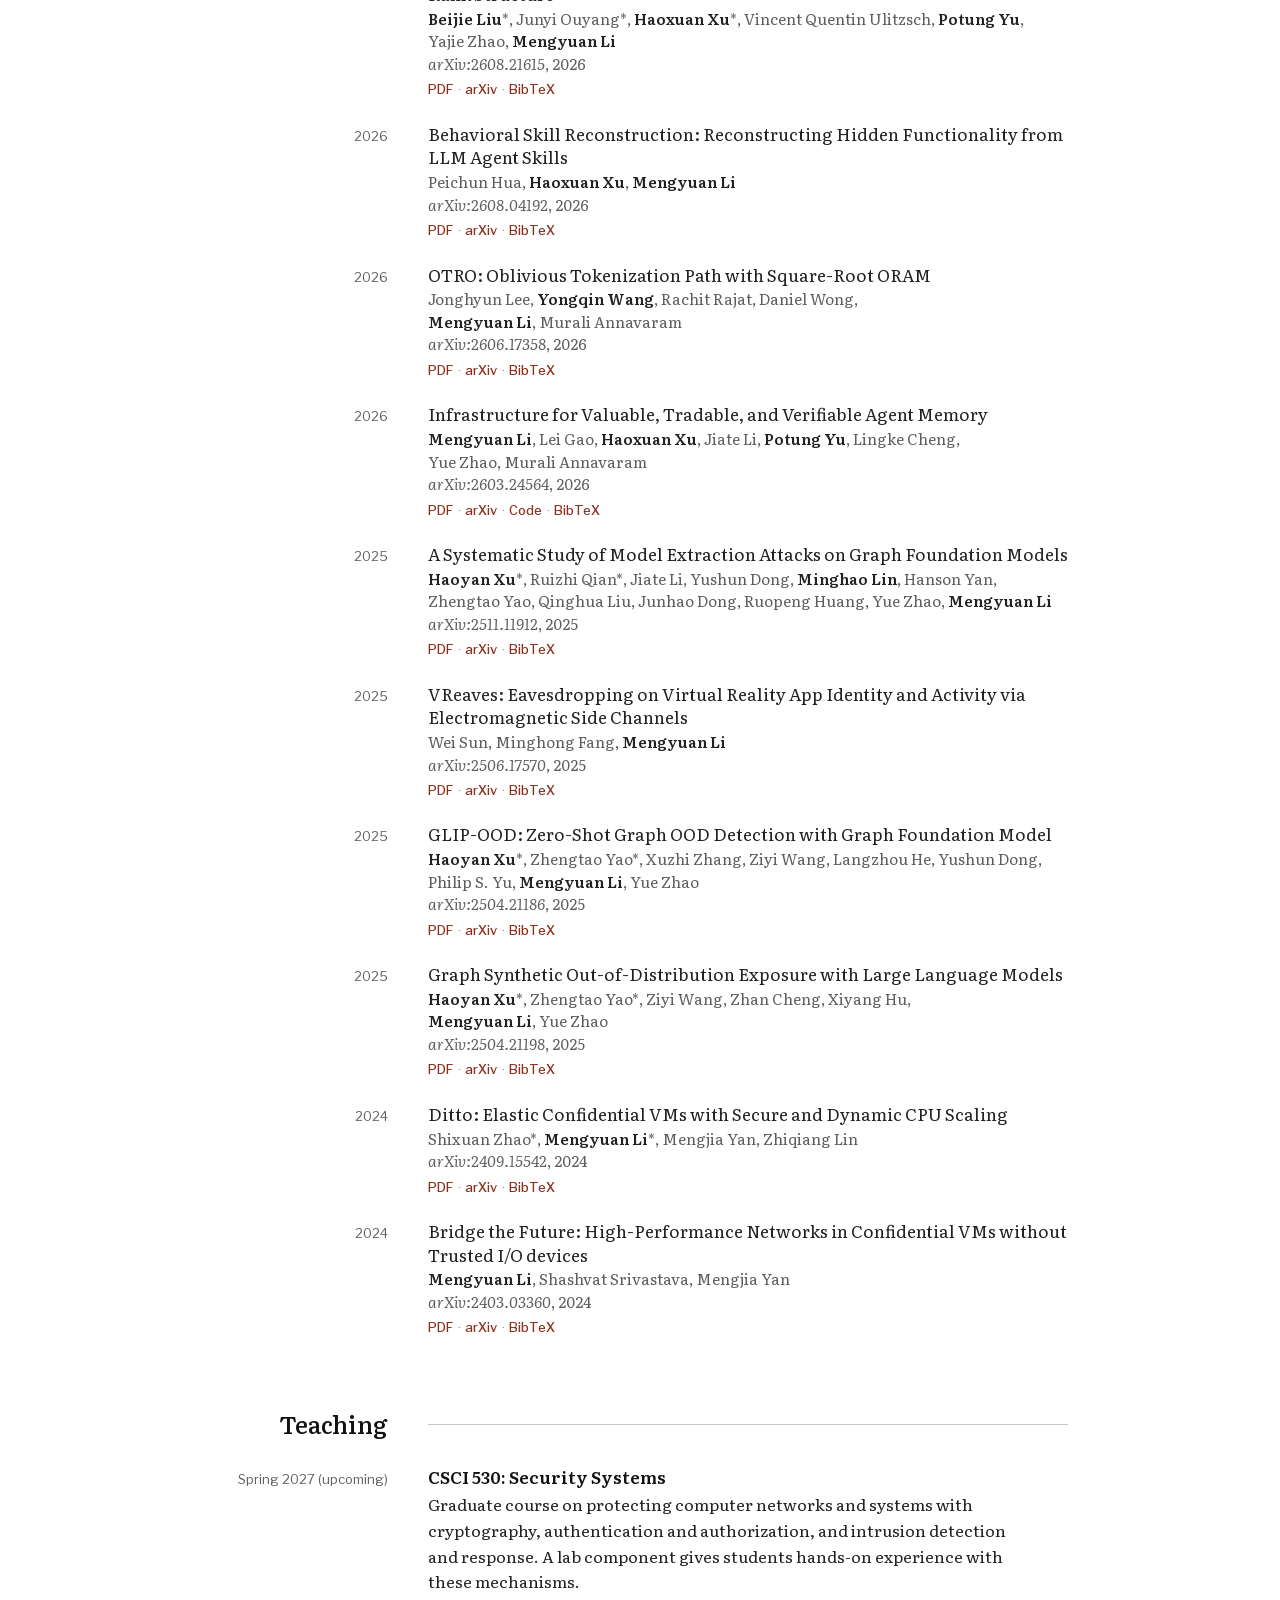
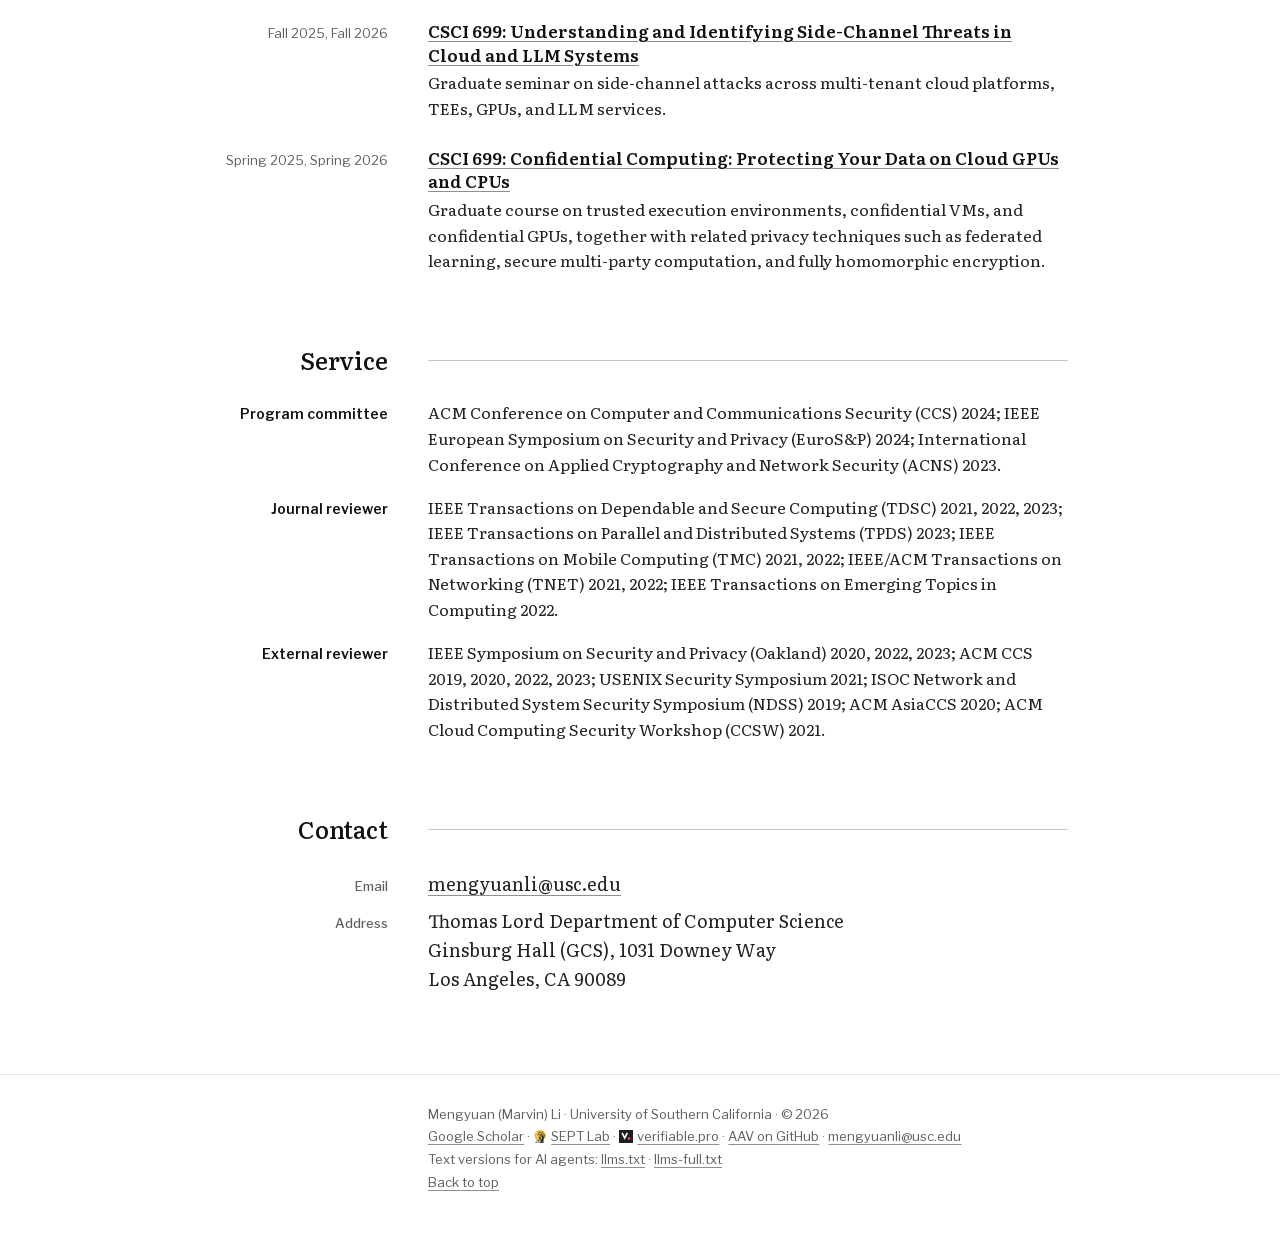
==== commit dfbb5c99: "Summarize FLASH and ARGUS and link paper overviews" ====
--- a/index.html
+++ b/index.html
@@ -46,10 +46,10 @@
 {"@type":"Organization","@id":"https://septlab.com/#lab","name":"SEPT Lab","alternateName":"Security, Privacy, and Trust Lab","url":"https://septlab.com/","founder":{"@id":"https://mengyuanli.com/#person"},"parentOrganization":{"@id":"https://mengyuanli.com/#usc-cs"},"sameAs":["https://github.com/sept-usc"]},
 {"@type":"WebSite","@id":"https://verifiable.pro/#website","name":"verifiable.pro","url":"https://verifiable.pro/","description":"Public resource maintained by SEPT Lab with news, explainers, and guides on verifiable AI.","maintainer":{"@id":"https://septlab.com/#lab"}},
 {"@type":"ScholarlyArticle","@id":"https://mengyuanli.com/#tpuzz-ndss27","name":"TPUZZ: Cross-Domain State-Aware Fuzzing of Google Pixel TPU","author":[{"@type":"Person","name":"Minghao Lin"},{"@type":"Person","name":"Haoxuan Xu"},{"@type":"Person","name":"Yuzhou Fang"},{"@type":"Person","name":"Beijie Liu"},{"@type":"Person","name":"Nanzi Yang"},{"@type":"Person","name":"Guanxing Wen"},{"@id":"https://mengyuanli.com/#person"}],"datePublished":"2027","isPartOf":{"@type":"CreativeWork","name":"Network and Distributed System Security Symposium (NDSS 2027)"}},
-{"@type":"ScholarlyArticle","@id":"https://mengyuanli.com/#argus-ndss27","name":"Hardware-Rooted Inference-Time Verification for LLM Execution on Untrusted GPUs","author":[{"@type":"Person","name":"Beijie Liu"},{"@type":"Person","name":"Haoxuan Xu"},{"@type":"Person","name":"Jie Peng"},{"@type":"Person","name":"Minghao Lin"},{"@type":"Person","name":"Chen Gong"},{"@type":"Person","name":"Tianlong Chen"},{"@id":"https://mengyuanli.com/#person"}],"datePublished":"2027","isPartOf":{"@type":"CreativeWork","name":"Network and Distributed System Security Symposium (NDSS 2027)"}},
+{"@type":"ScholarlyArticle","@id":"https://mengyuanli.com/#argus-ndss27","name":"Hardware-Rooted Inference-Time Verification for LLM Execution on Untrusted GPUs","author":[{"@type":"Person","name":"Beijie Liu"},{"@type":"Person","name":"Haoxuan Xu"},{"@type":"Person","name":"Jie Peng"},{"@type":"Person","name":"Minghao Lin"},{"@type":"Person","name":"Chen Gong"},{"@type":"Person","name":"Tianlong Chen"},{"@id":"https://mengyuanli.com/#person"}],"datePublished":"2027","url":"https://septlab.com/papers/argus.html","isPartOf":{"@type":"CreativeWork","name":"Network and Distributed System Security Symposium (NDSS 2027)"}},
 {"@type":"ScholarlyArticle","@id":"https://mengyuanli.com/#fault-oracle-ccs26","name":"From Fault to Oracle: Breaking Google Pixel TPU Hardware Memory Isolation via Trusted Deserialization Faults","author":[{"@type":"Person","name":"Minghao Lin"},{"@type":"Person","name":"Guanxing Wen"},{"@type":"Person","name":"Haoxuan Xu"},{"@type":"Person","name":"Yuzhou Fang"},{"@type":"Person","name":"Nanzi Yang"},{"@type":"Person","name":"Xiaokuan Zhang"},{"@type":"Person","name":"Yanan Guo"},{"@type":"Person","name":"Zhuo Zhang"},{"@id":"https://mengyuanli.com/#person"}],"datePublished":"2026","isPartOf":{"@type":"CreativeWork","name":"2026 ACM SIGSAC Conference on Computer and Communications Security (CCS 2026)"}},
 {"@type":"ScholarlyArticle","@id":"https://mengyuanli.com/#trapped-handler-ccs26","name":"Trapped Handler: A Practical Performance Degradation Attack on NVIDIA vGPU via Preemption Manipulation","author":[{"@type":"Person","name":"Cheng Gu"},{"@type":"Person","name":"Fatemeh Moradihaghighi"},{"@type":"Person","name":"Daniel Genkin"},{"@type":"Person","name":"Zhuo Li"},{"@id":"https://mengyuanli.com/#person"},{"@type":"Person","name":"Zhenkai Zhang"},{"@type":"Person","name":"Yanan Guo"}],"datePublished":"2026","isPartOf":{"@type":"CreativeWork","name":"2026 ACM SIGSAC Conference on Computer and Communications Security (CCS 2026)"}},
-{"@type":"ScholarlyArticle","@id":"https://mengyuanli.com/#flash-atc26","name":"FLASH: Fault-Led, Attested, Secure Hybrid-Key Checkpoint for Confidential Inference","author":[{"@type":"Person","name":"Jonghyun Lee"},{"@type":"Person","name":"Taewoon Kang"},{"@type":"Person","name":"Yongqin Wang"},{"@type":"Person","name":"Rachit Rajat"},{"@id":"https://mengyuanli.com/#person"},{"@type":"Person","name":"Gunjae Koo"},{"@type":"Person","name":"Daniel Wong"},{"@type":"Person","name":"Murali Annavaram"}],"datePublished":"2026","isPartOf":{"@type":"CreativeWork","name":"2026 ACM SIGOPS Annual Technical Conference (SIGOPS ATC 2026)"}},
+{"@type":"ScholarlyArticle","@id":"https://mengyuanli.com/#flash-atc26","name":"FLASH: Fault-Led, Attested, Secure Hybrid-Key Checkpoint for Confidential Inference","author":[{"@type":"Person","name":"Jonghyun Lee"},{"@type":"Person","name":"Taewoon Kang"},{"@type":"Person","name":"Yongqin Wang"},{"@type":"Person","name":"Rachit Rajat"},{"@id":"https://mengyuanli.com/#person"},{"@type":"Person","name":"Gunjae Koo"},{"@type":"Person","name":"Daniel Wong"},{"@type":"Person","name":"Murali Annavaram"}],"datePublished":"2026","url":"https://septlab.com/papers/flash.html","isPartOf":{"@type":"CreativeWork","name":"2026 ACM SIGOPS Annual Technical Conference (SIGOPS ATC 2026)"}},
 {"@type":"ScholarlyArticle","@id":"https://mengyuanli.com/#hollow-llm-sp26","name":"Hollow-LLM Attack: Computationally Trivial Weights in Zero-Knowledge Verification of LLM Inference","author":[{"@type":"Person","name":"Chen Gong"},{"@type":"Person","name":"Beijie Liu"},{"@id":"https://mengyuanli.com/#person"}],"datePublished":"2026","url":"https://doi.org/10.1109/SP63933.2026.00258","isPartOf":{"@type":"CreativeWork","name":"2026 IEEE Symposium on Security and Privacy (S&P 2026)"},"identifier":[{"@type":"PropertyValue","propertyID":"DOI","value":"10.1109/SP63933.2026.00258"},{"@type":"PropertyValue","propertyID":"arXiv","value":"2607.28884"}],"sameAs":"https://arxiv.org/abs/2607.28884"},
 {"@type":"ScholarlyArticle","@id":"https://mengyuanli.com/#wave-asplos26","name":"WAVE: Leveraging Architecture Observation for Privacy-Preserving Model Oversight","author":[{"@type":"Person","name":"Haoxuan Xu"},{"@type":"Person","name":"Chen Gong"},{"@type":"Person","name":"Beijie Liu"},{"@type":"Person","name":"Haizhong Zheng"},{"@type":"Person","name":"Beidi Chen"},{"@id":"https://mengyuanli.com/#person"}],"datePublished":"2026","url":"https://doi.org/10.1145/3779212.3790247","isPartOf":{"@type":"CreativeWork","name":"31st ACM International Conference on Architectural Support for Programming Languages and Operating Systems (ASPLOS 2026)"},"identifier":{"@type":"PropertyValue","propertyID":"DOI","value":"10.1145/3779212.3790247"}},
 {"@type":"ScholarlyArticle","@id":"https://mengyuanli.com/#cvm-query-cost-sequredb26","name":"Query Cost Model Calibration in Confidential Virtual Machines","author":[{"@type":"Person","name":"Qihan Zhang"},{"@id":"https://mengyuanli.com/#person"},{"@type":"Person","name":"Ibrahim Sabek"}],"datePublished":"2026","url":"https://arxiv.org/abs/2606.26385","isPartOf":{"@type":"CreativeWork","name":"Workshop on Secure and Private Data Management (SeQureDB 2026)"},"identifier":{"@type":"PropertyValue","propertyID":"arXiv","value":"2606.26385"}},
@@ -197,9 +197,9 @@
 <section id="news">
   <h2 class="sec">News</h2>
   <ol class="news" role="list">
-    <li class="m"><time class="side" datetime="2026-11">Nov 2026</time><p>Two papers accepted to NDSS 2027: <a href="#tpuzz-ndss27">TPUZZ</a> and <a href="#argus-ndss27">Hardware-Rooted Inference-Time Verification for LLM Execution on Untrusted GPUs (ARGUS)</a>.</p></li>
+    <li class="m"><time class="side" datetime="2026-11">Nov 2026</time><p>Two papers accepted to NDSS 2027: <a href="#tpuzz-ndss27">TPUZZ</a> and <a href="https://septlab.com/papers/argus.html">Hardware-Rooted Inference-Time Verification for LLM Execution on Untrusted GPUs (ARGUS)</a>.</p></li>
     <li class="m"><time class="side" datetime="2026-11">Nov 2026</time><p>Two papers accepted to ACM CCS 2026: <a href="#fault-oracle-ccs26">From Fault to Oracle</a> and <a href="#trapped-handler-ccs26">Trapped Handler</a>.</p></li>
-    <li class="m"><time class="side" datetime="2026-11">Nov 2026</time><p><a href="#flash-atc26">FLASH</a> accepted to SIGOPS ATC 2026.</p></li>
+    <li class="m"><time class="side" datetime="2026-11">Nov 2026</time><p><a href="https://septlab.com/papers/flash.html">FLASH</a> accepted to SIGOPS ATC 2026.</p></li>
     <li class="m"><time class="side" datetime="2026-10">Oct 2026</time><p>Recruiting up to six PhD students for Fall 2027 in a cross-department cluster with Yue Zhao and Ruolin Li. <a href="#join">Join SEPT Lab</a></p></li>
     <li class="m"><time class="side" datetime="2026-06">Jun 2026</time><p><a href="#mc-oram-isca26">MC-ORAM</a> appears at ISCA 2026.</p></li>
     <li class="m"><time class="side" datetime="2026-05">May 2026</time><p><a href="#hollow-llm-sp26">Hollow-LLM Attack</a> appears at IEEE&nbsp;S&amp;P 2026.</p></li>
@@ -243,7 +243,8 @@
   <span class="au"><b>Beijie&nbsp;Liu</b>, <b>Haoxuan&nbsp;Xu</b>, Jie&nbsp;Peng, <b>Minghao&nbsp;Lin</b>, <b>Chen&nbsp;Gong</b>, Tianlong&nbsp;Chen, <b>Mengyuan&nbsp;Li</b></span>
   <span class="ve"><i>Network and Distributed System Security Symposium&nbsp;(NDSS&nbsp;2027)</i></span>
   <span class="nt">To appear.</span>
-  <span class="ln"><a href="files/bib/argus-ndss27.bib">BibTeX</a></span></li>
+  <span class="nt">ARGUS verifies LLM execution on an untrusted GPU from a CPU confidential VM and issues per-inference receipts, with 18–74% overhead on the evaluated balanced workloads.</span>
+  <span class="ln"><a href="https://septlab.com/papers/argus.html">Overview</a>&nbsp;· <a href="https://septlab.com/papers/argus.pdf">PDF</a>&nbsp;· <a href="files/bib/argus-ndss27.bib">BibTeX</a></span></li>
 </ol>
 <h3 class="yr" id="pubs-2026">2026</h3>
 <ol class="pubs" role="list">
@@ -264,7 +265,8 @@
   <span class="au">Jonghyun&nbsp;Lee, Taewoon&nbsp;Kang, <b>Yongqin&nbsp;Wang</b>, Rachit&nbsp;Rajat, <b>Mengyuan&nbsp;Li</b>, Gunjae&nbsp;Koo, Daniel&nbsp;Wong, Murali&nbsp;Annavaram</span>
   <span class="ve"><i>2026 ACM SIGOPS Annual Technical Conference&nbsp;(SIGOPS&nbsp;ATC&nbsp;2026)</i></span>
   <span class="nt">To appear.</span>
-  <span class="ln"><a href="files/bib/flash-atc26.bib">BibTeX</a></span></li>
+  <span class="nt">FLASH combines hybrid-key snapshots with GPU write-fault tracking to reduce checkpoint pauses for confidential LLM inference, by up to 9.4× in the evaluated H100/Intel TDX setup.</span>
+  <span class="ln"><a href="https://septlab.com/papers/flash.html">Overview</a>&nbsp;· <a href="https://septlab.com/papers/flash.pdf">PDF</a>&nbsp;· <a href="files/bib/flash-atc26.bib">BibTeX</a></span></li>
 <li id="hollow-llm-sp26"><span class="tag" data-export="skip">IEEE S&amp;P</span>
   <cite>Hollow-LLM Attack: Computationally Trivial Weights in Zero-Knowledge Verification of LLM Inference</cite>
   <span class="au"><b>Chen&nbsp;Gong</b>, <b>Beijie&nbsp;Liu</b>, <b>Mengyuan&nbsp;Li</b></span>
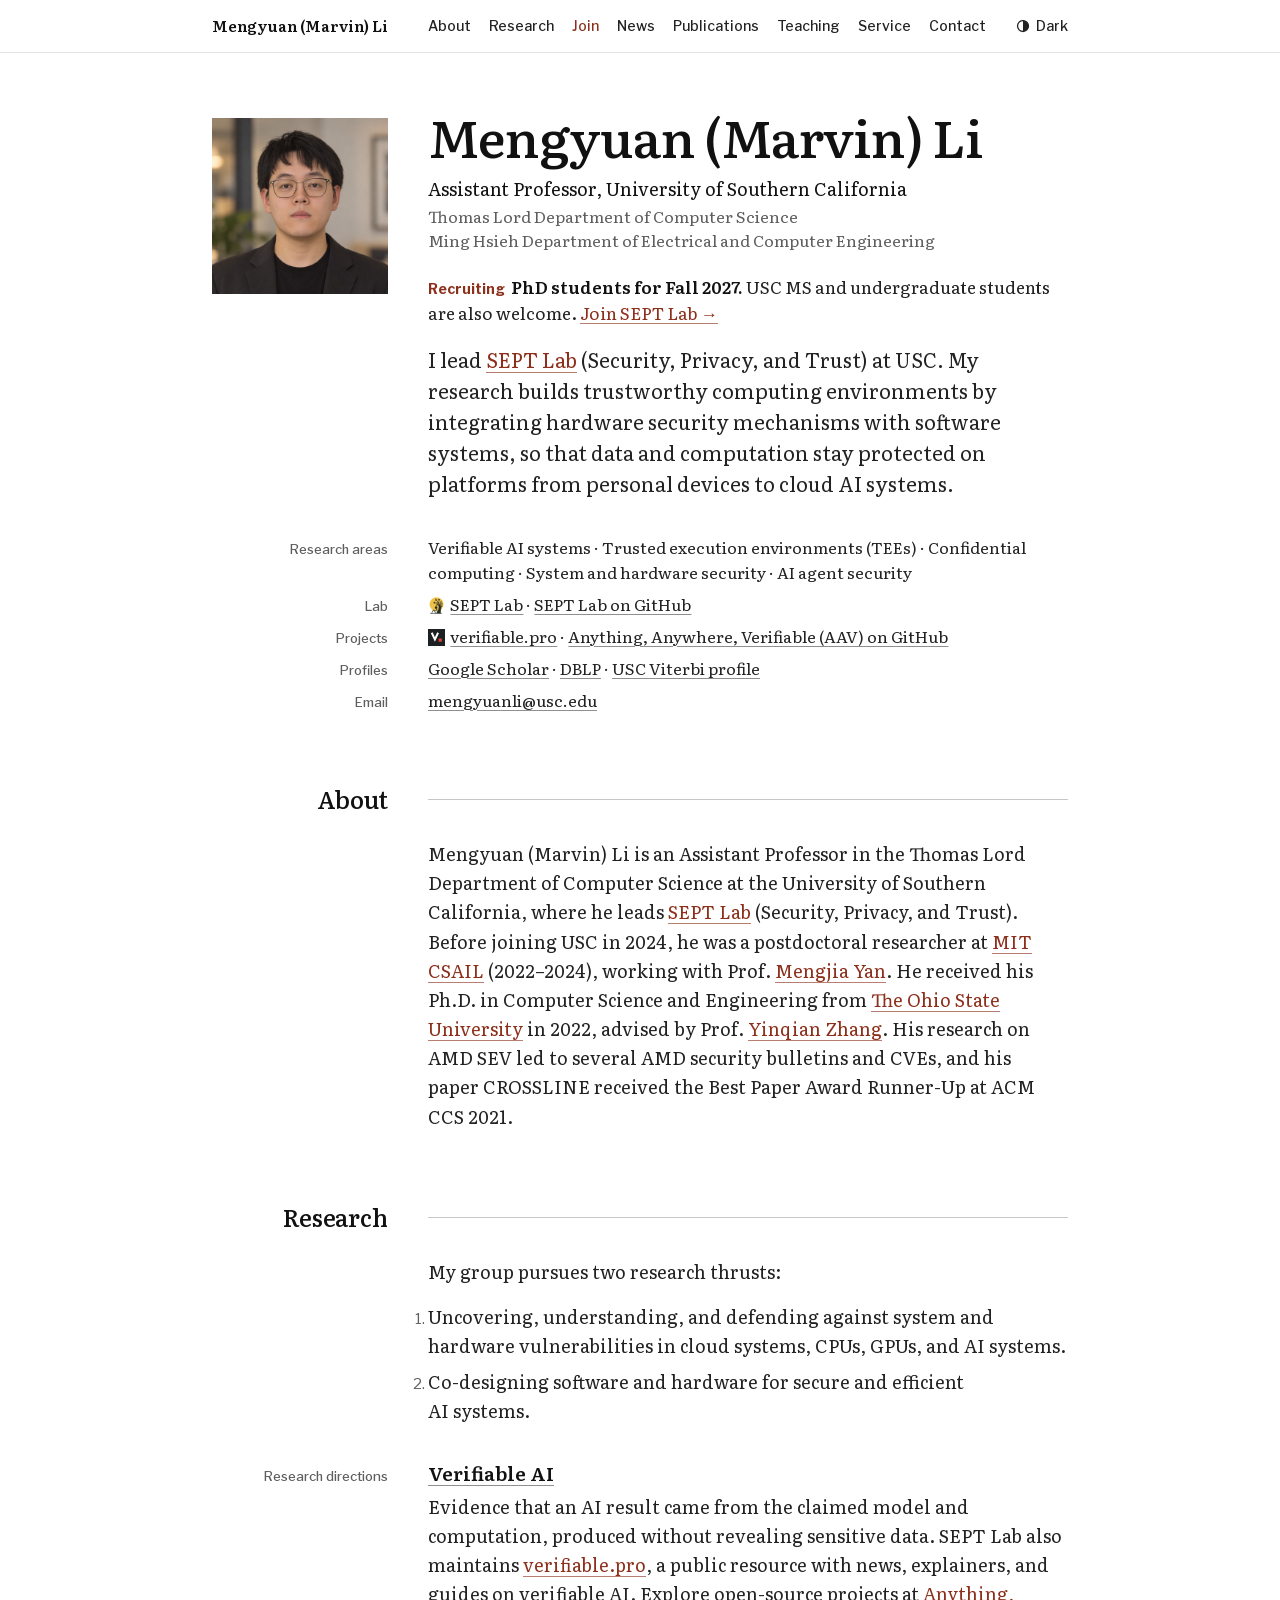
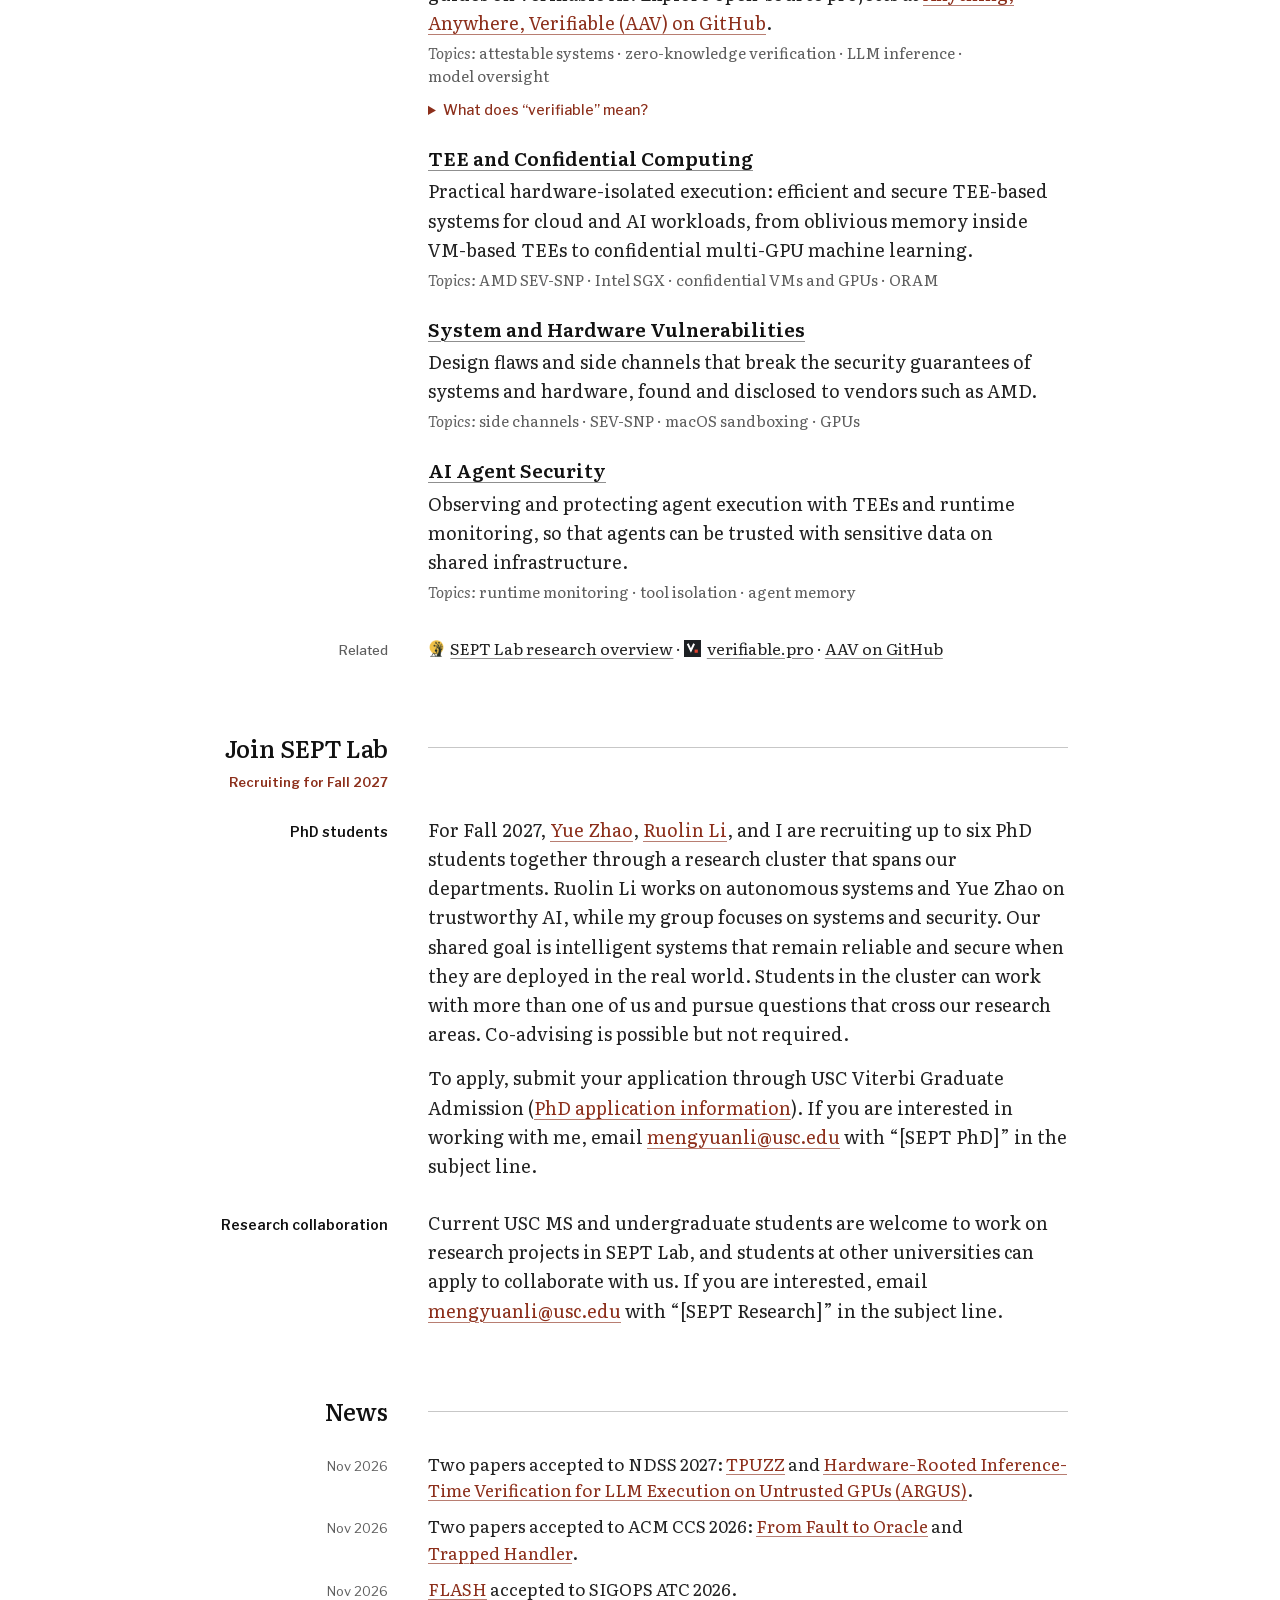
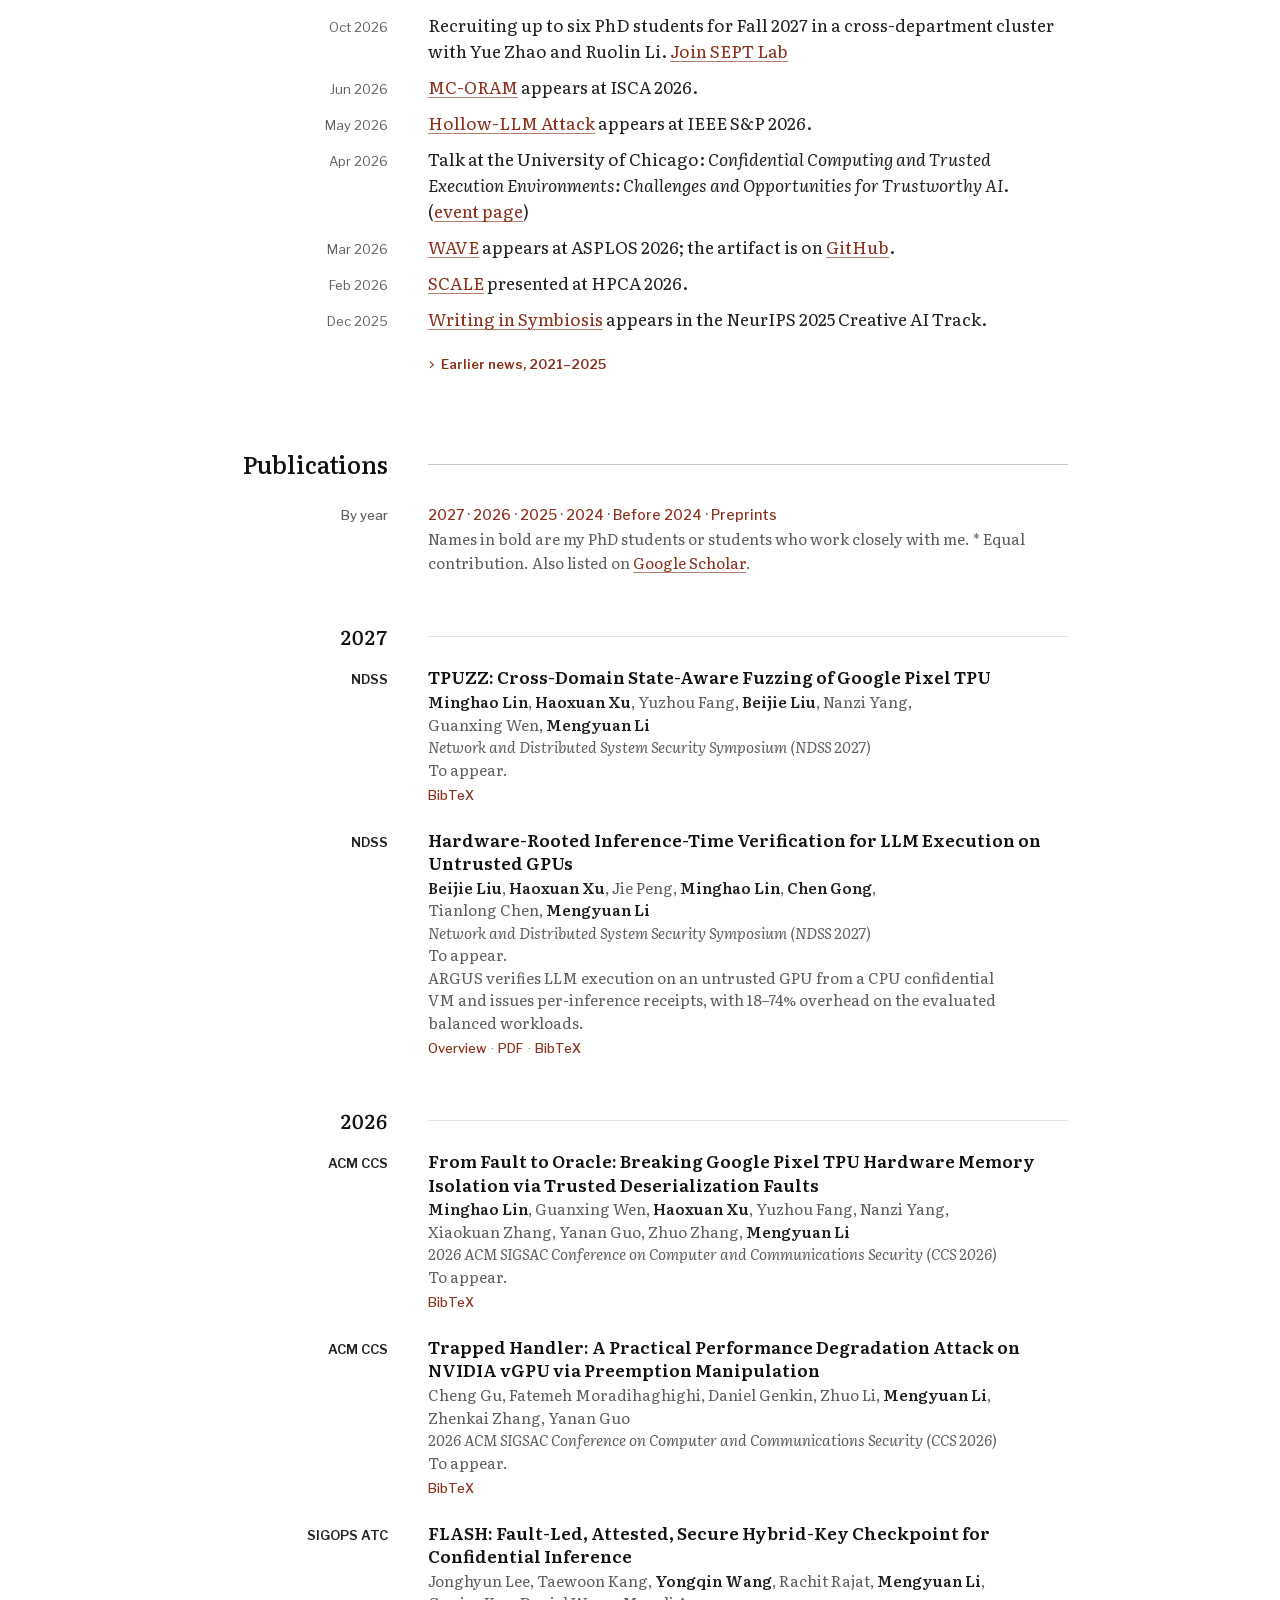
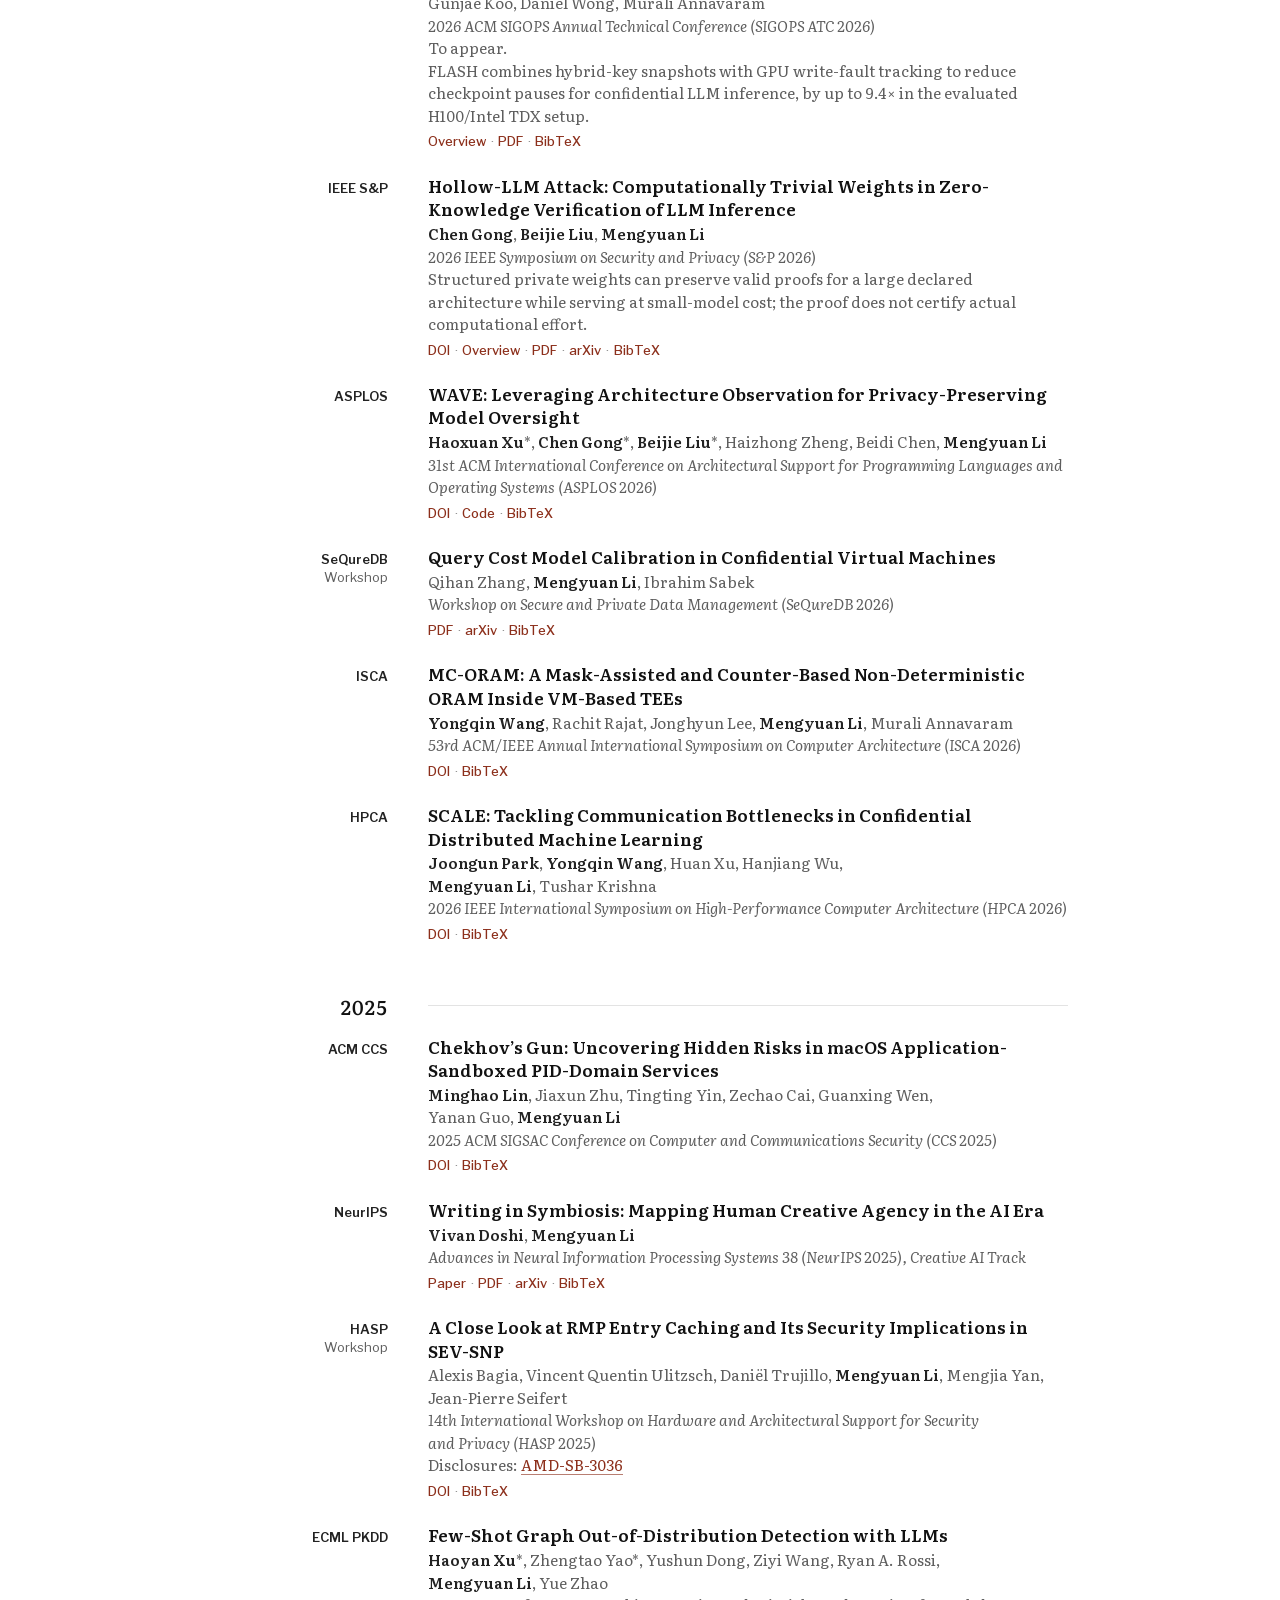
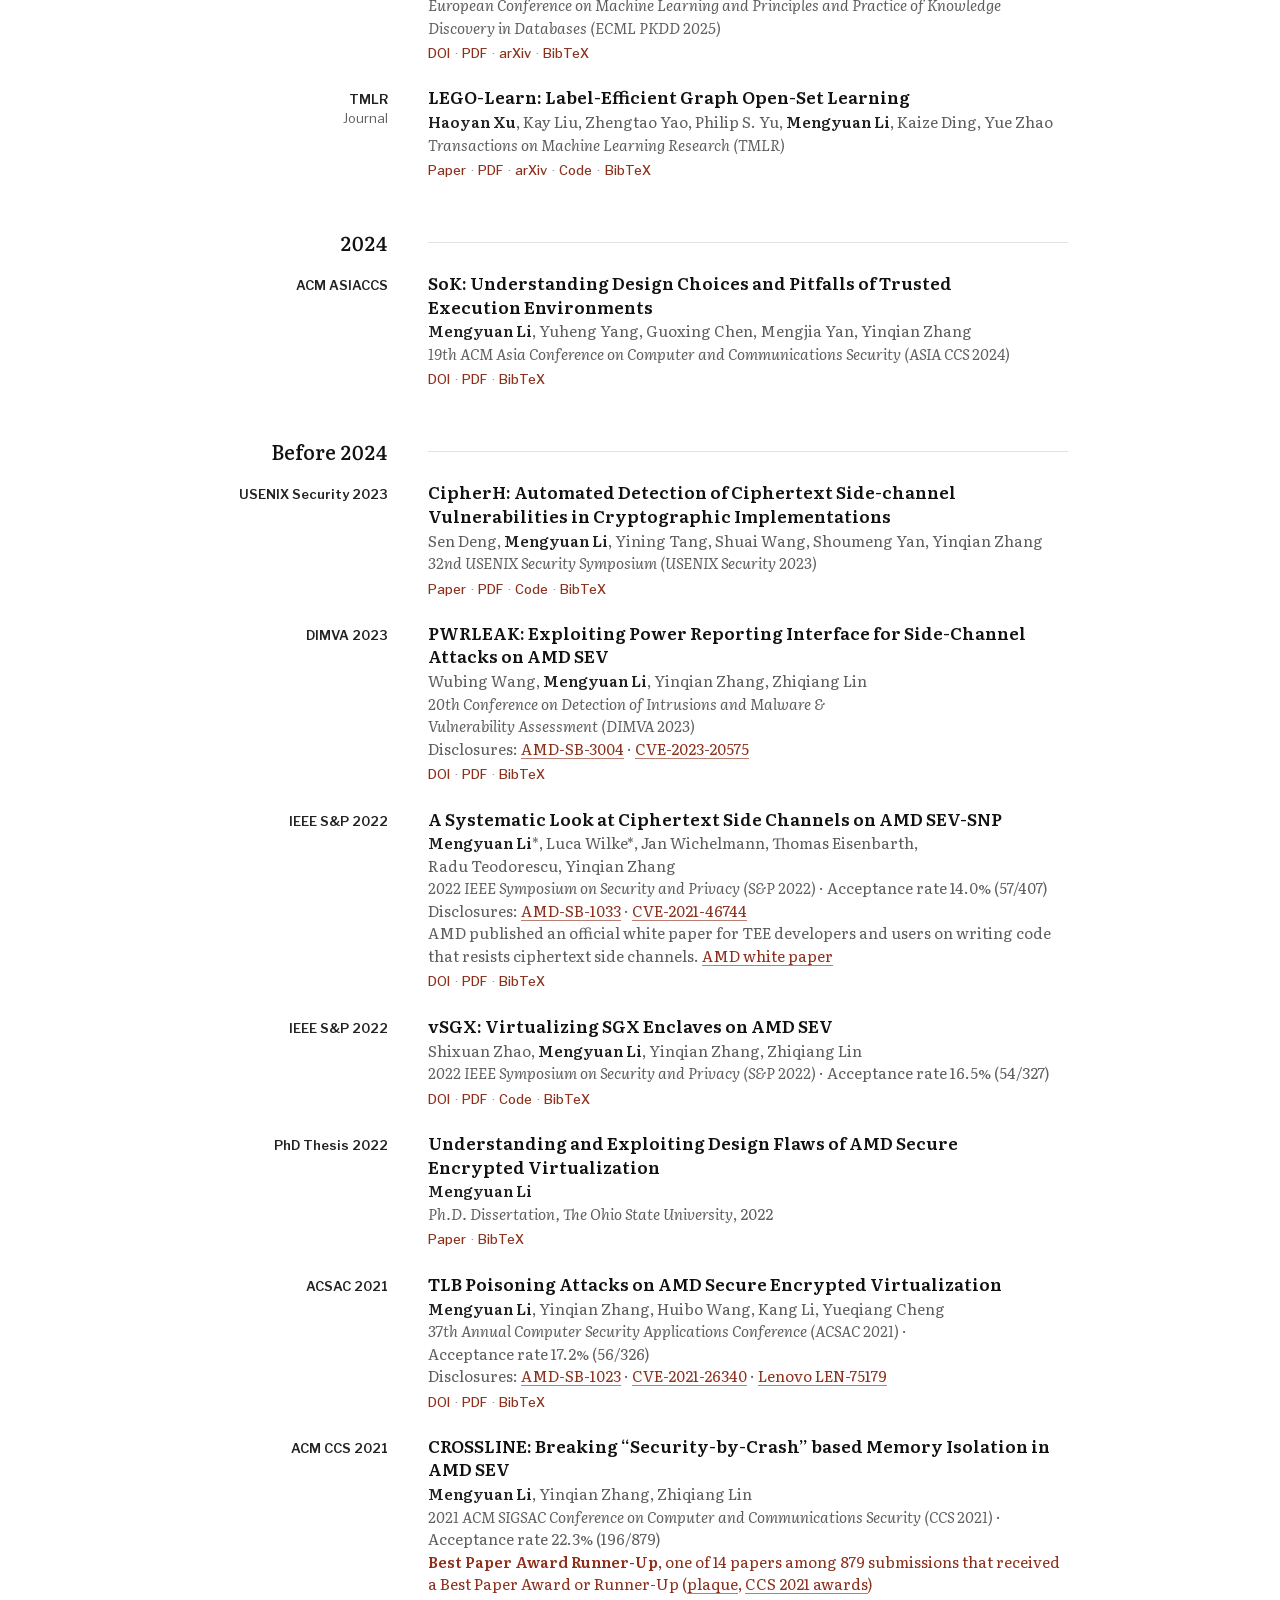
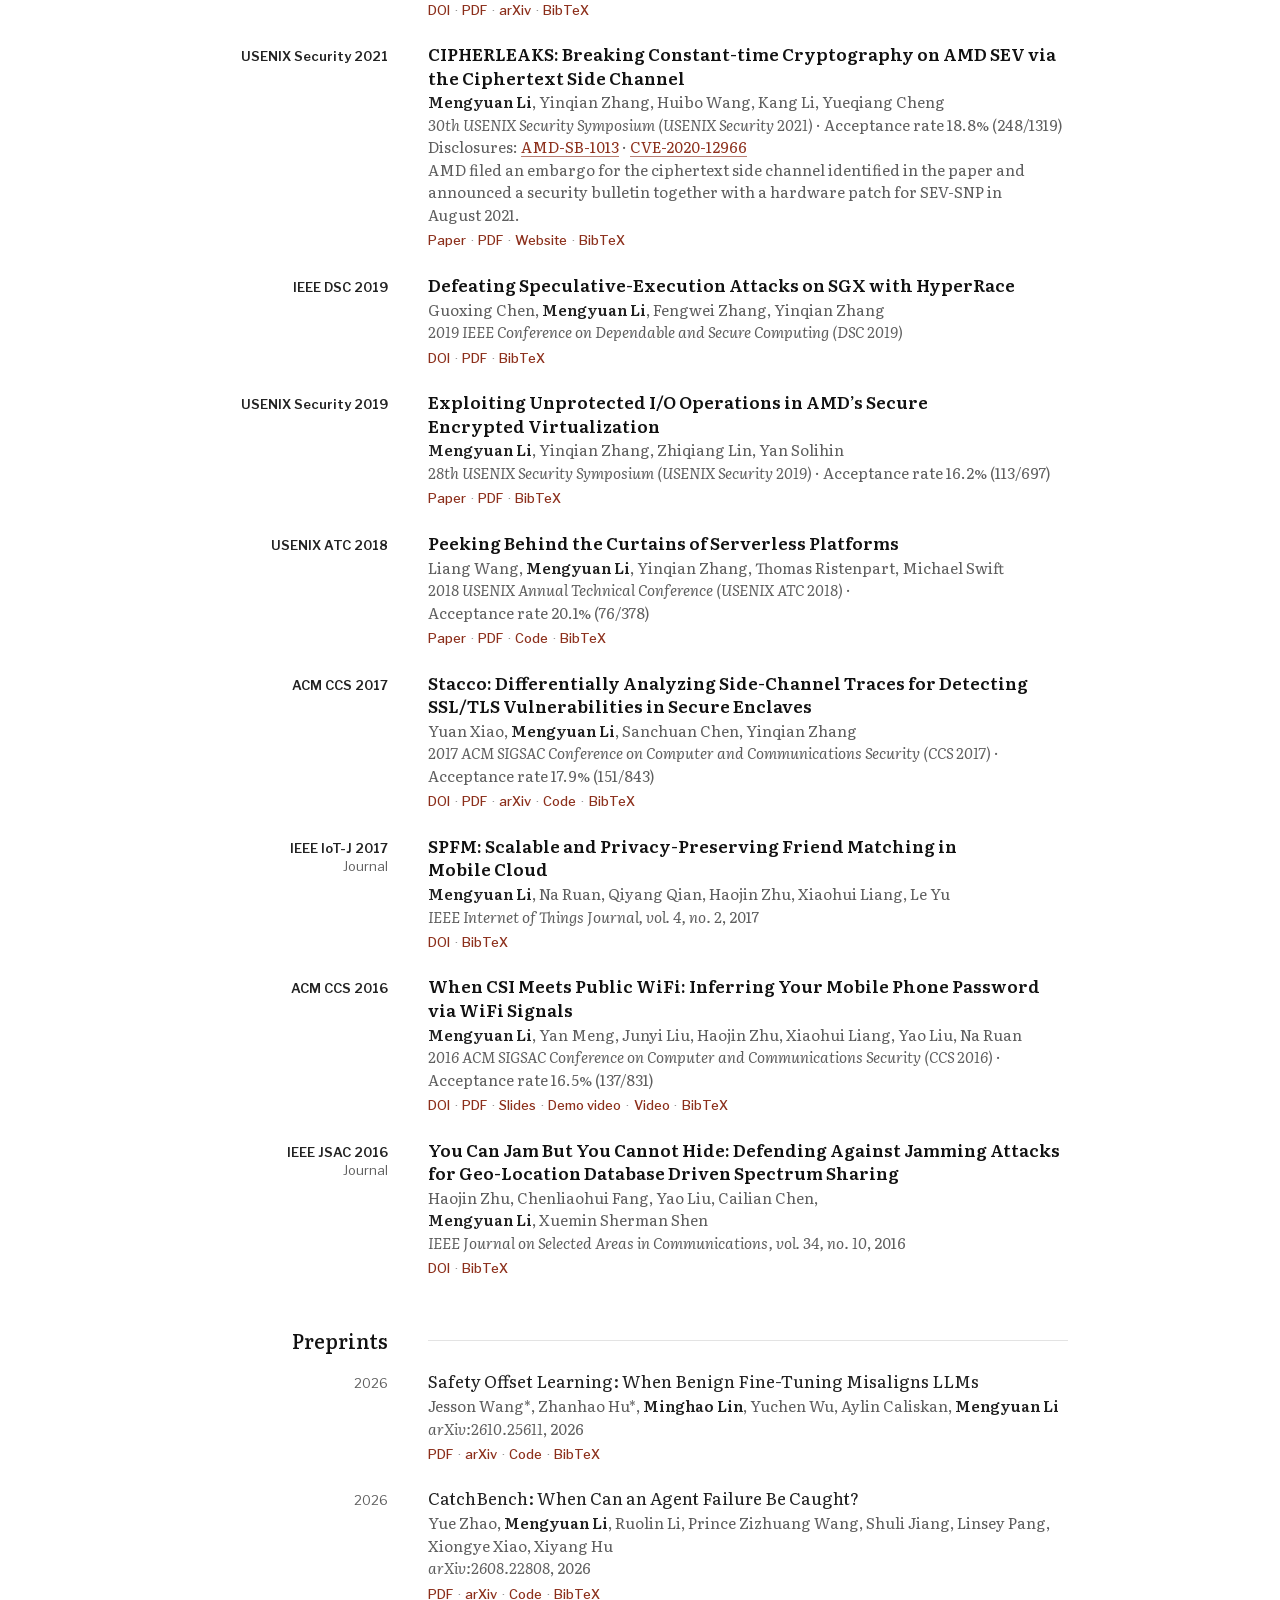
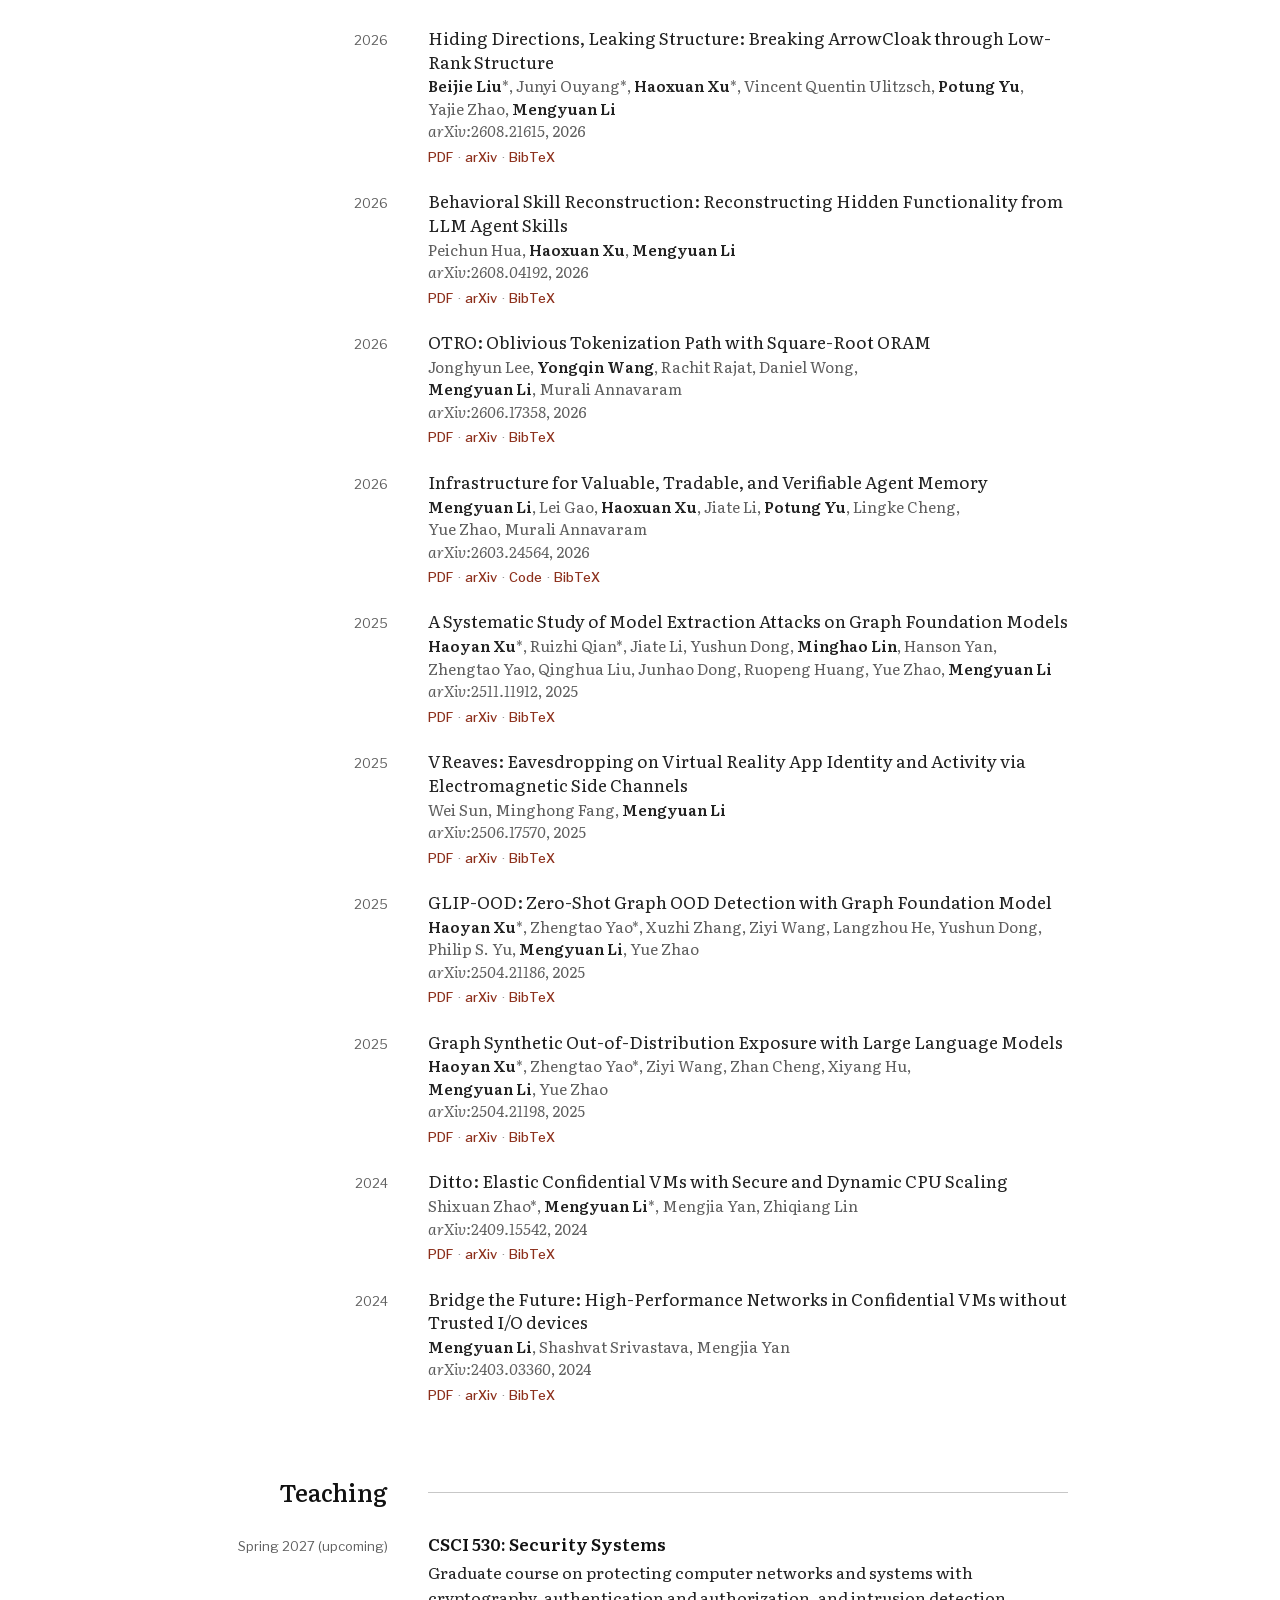
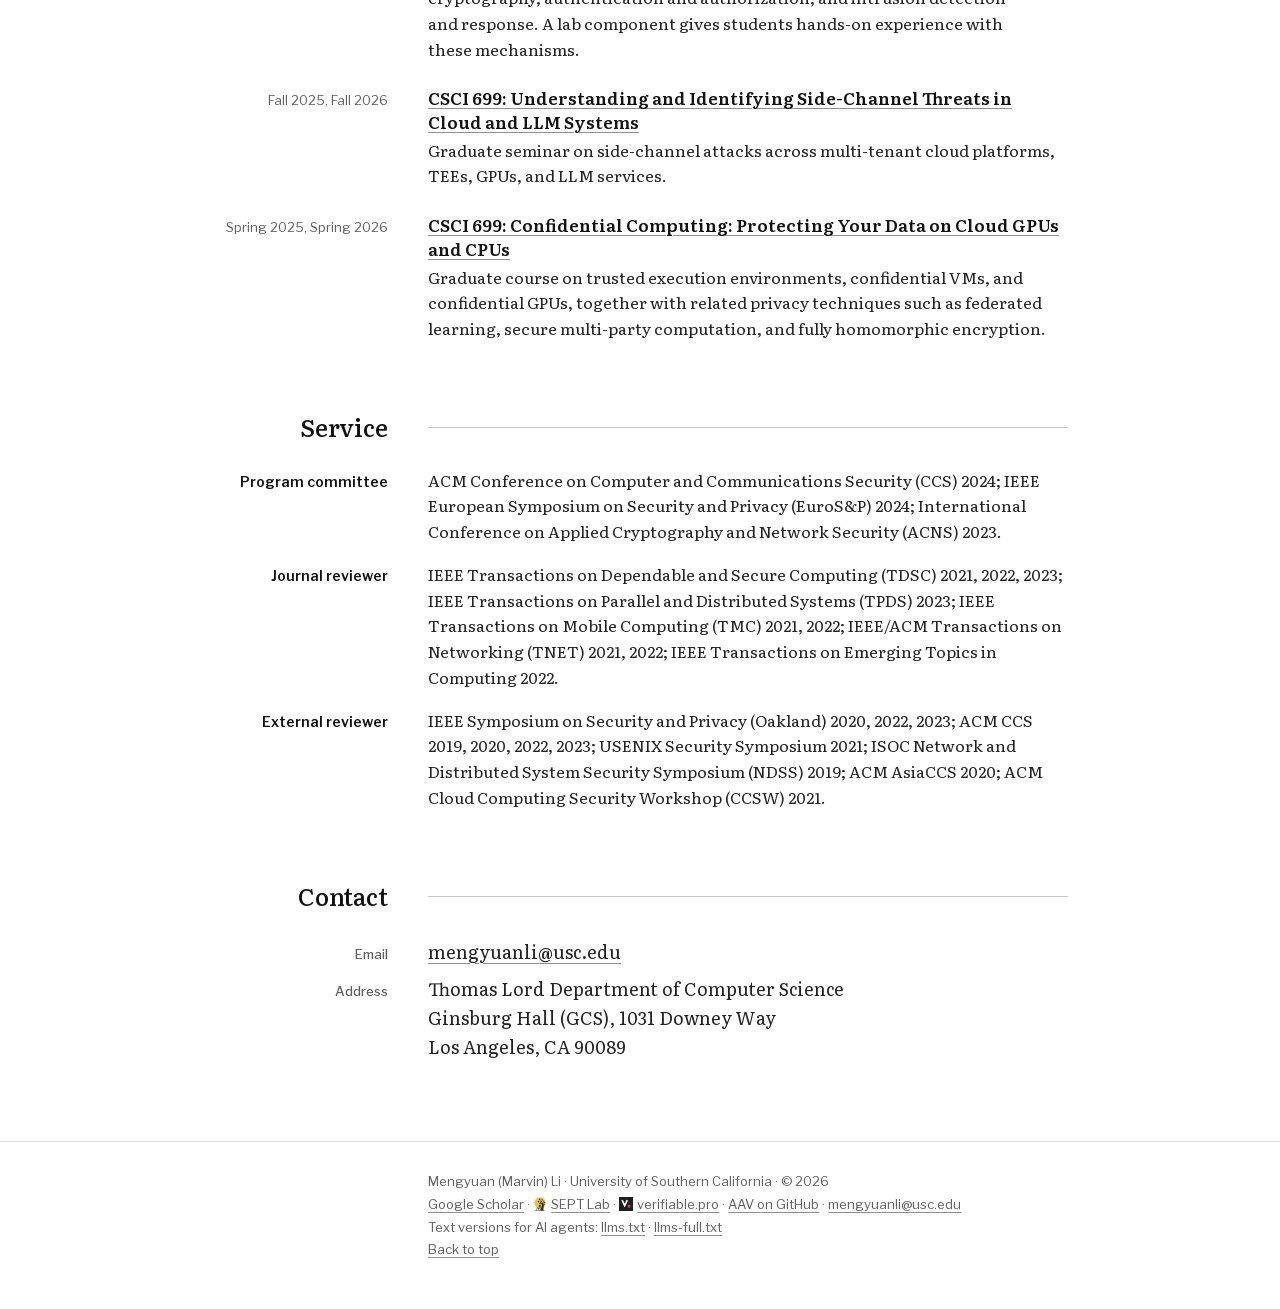
==== commit 7da7b106: "Link and summarize the Hollow-LLM overview" ====
--- a/index.html
+++ b/index.html
@@ -202,7 +202,7 @@
     <li class="m"><time class="side" datetime="2026-11">Nov 2026</time><p><a href="https://septlab.com/papers/flash.html">FLASH</a> accepted to SIGOPS ATC 2026.</p></li>
     <li class="m"><time class="side" datetime="2026-10">Oct 2026</time><p>Recruiting up to six PhD students for Fall 2027 in a cross-department cluster with Yue Zhao and Ruolin Li. <a href="#join">Join SEPT Lab</a></p></li>
     <li class="m"><time class="side" datetime="2026-06">Jun 2026</time><p><a href="#mc-oram-isca26">MC-ORAM</a> appears at ISCA 2026.</p></li>
-    <li class="m"><time class="side" datetime="2026-05">May 2026</time><p><a href="#hollow-llm-sp26">Hollow-LLM Attack</a> appears at IEEE&nbsp;S&amp;P 2026.</p></li>
+    <li class="m"><time class="side" datetime="2026-05">May 2026</time><p><a href="https://septlab.com/papers/hollow-llm.html">Hollow-LLM Attack</a> appears at IEEE&nbsp;S&amp;P 2026.</p></li>
     <li class="m"><time class="side" datetime="2026-04">Apr 2026</time><p>Talk at the University of Chicago: <i>Confidential Computing and Trusted Execution Environments: Challenges and Opportunities for Trustworthy AI</i>. (<a href="https://computerscience.uchicago.edu/events/event/mengyuan-li-usc-confidential-computing-and-trusted-execution-environments-challenges-and-opportunities-for-trustworthy-ai/">event page</a>)</p></li>
     <li class="m"><time class="side" datetime="2026-03">Mar 2026</time><p><a href="#wave-asplos26">WAVE</a> appears at ASPLOS 2026; the artifact is on <a href="https://github.com/sept-usc/Wave">GitHub</a>.</p></li>
     <li class="m"><time class="side" datetime="2026-02">Feb 2026</time><p><a href="#scale-hpca26">SCALE</a> presented at HPCA 2026.</p></li>
@@ -271,7 +271,8 @@
   <cite>Hollow-LLM Attack: Computationally Trivial Weights in Zero-Knowledge Verification of LLM Inference</cite>
   <span class="au"><b>Chen&nbsp;Gong</b>, <b>Beijie&nbsp;Liu</b>, <b>Mengyuan&nbsp;Li</b></span>
   <span class="ve"><i>2026 IEEE Symposium on Security and Privacy&nbsp;(S&amp;P&nbsp;2026)</i></span>
-  <span class="ln"><a href="https://doi.org/10.1109/SP63933.2026.00258">DOI</a>&nbsp;· <a href="files/hollow-llm.pdf">PDF</a>&nbsp;· <a href="https://arxiv.org/abs/2607.28884">arXiv</a>&nbsp;· <a href="files/hollow-llm.bib">BibTeX</a></span></li>
+  <span class="nt">Structured private weights can preserve valid proofs for a large declared architecture while serving at small-model cost; the proof does not certify actual computational effort.</span>
+  <span class="ln"><a href="https://doi.org/10.1109/SP63933.2026.00258">DOI</a>&nbsp;· <a href="https://septlab.com/papers/hollow-llm.html">Overview</a>&nbsp;· <a href="files/hollow-llm.pdf">PDF</a>&nbsp;· <a href="https://arxiv.org/abs/2607.28884">arXiv</a>&nbsp;· <a href="files/hollow-llm.bib">BibTeX</a></span></li>
 <li id="wave-asplos26"><span class="tag" data-export="skip">ASPLOS</span>
   <cite>WAVE: Leveraging Architecture Observation for Privacy-Preserving Model Oversight</cite>
   <span class="au"><b>Haoxuan&nbsp;Xu</b>*, <b>Chen&nbsp;Gong</b>*, <b>Beijie&nbsp;Liu</b>*, Haizhong&nbsp;Zheng, Beidi&nbsp;Chen, <b>Mengyuan&nbsp;Li</b></span>
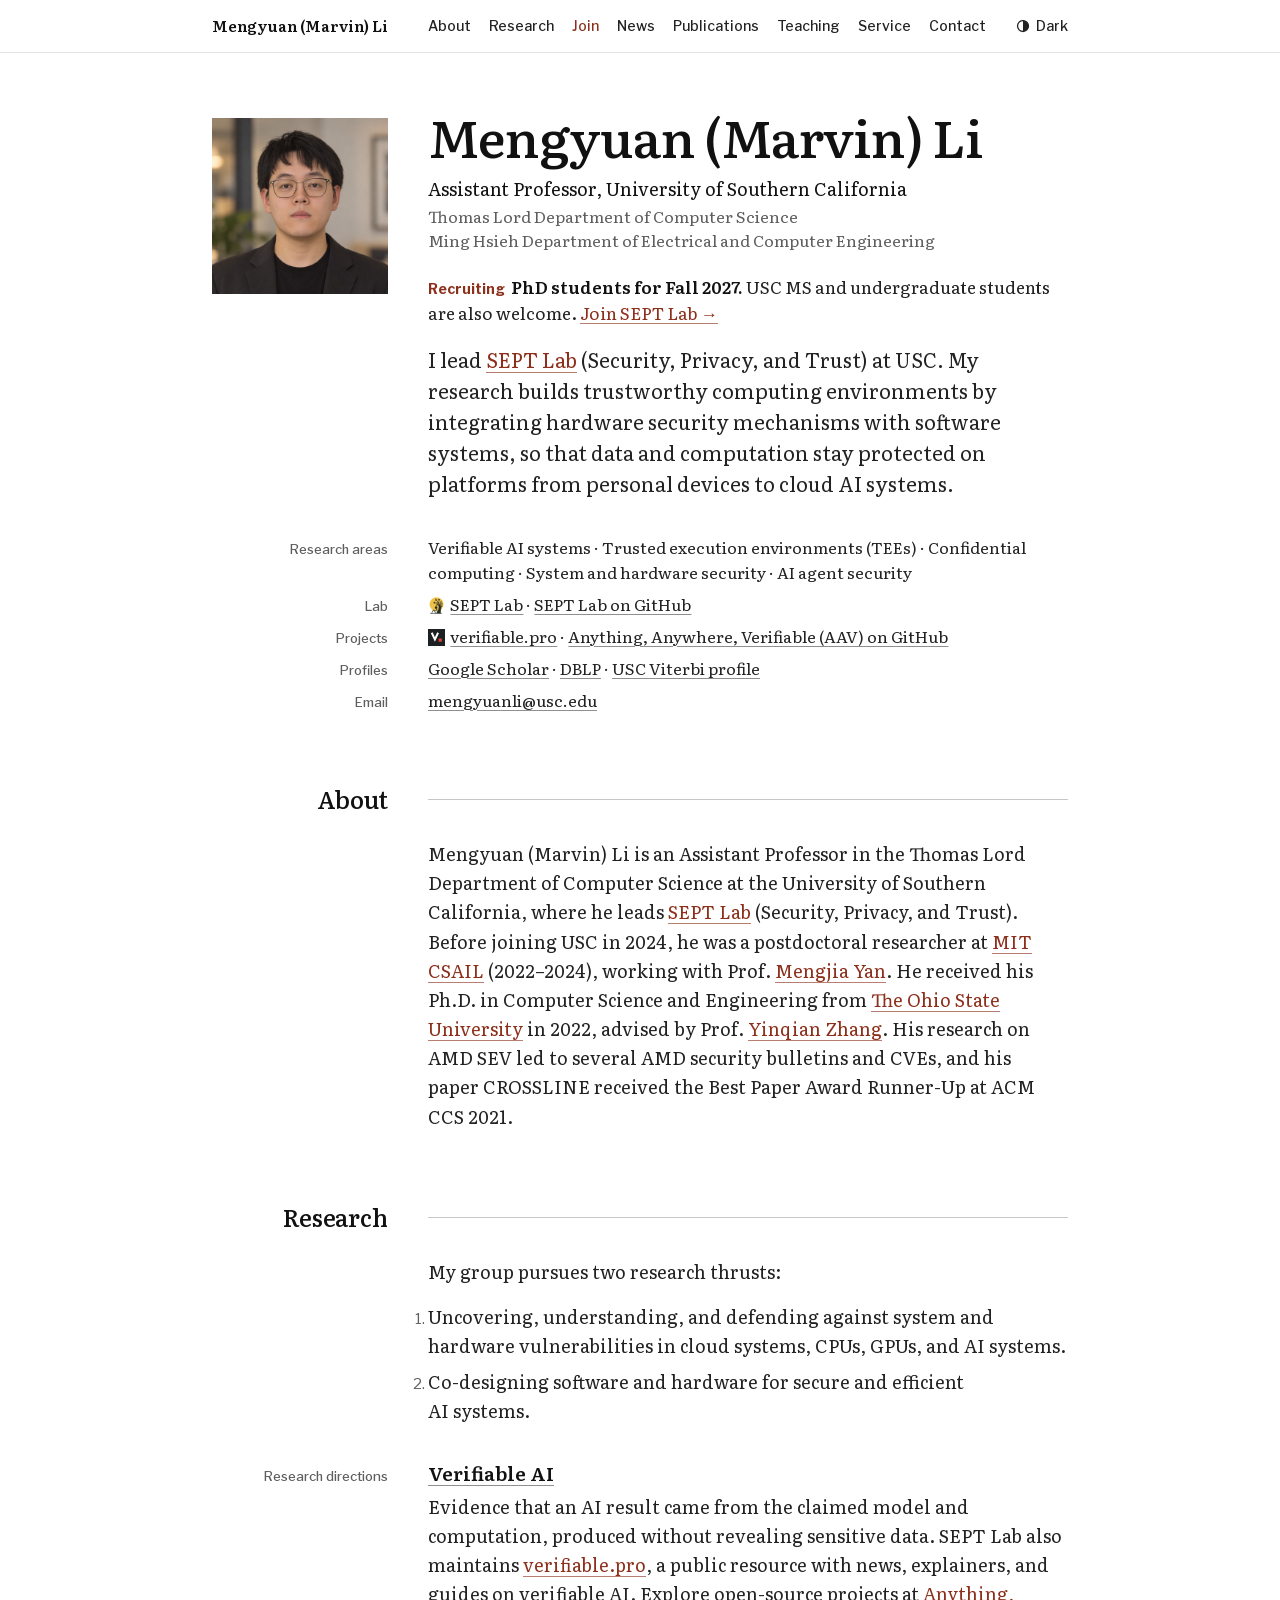
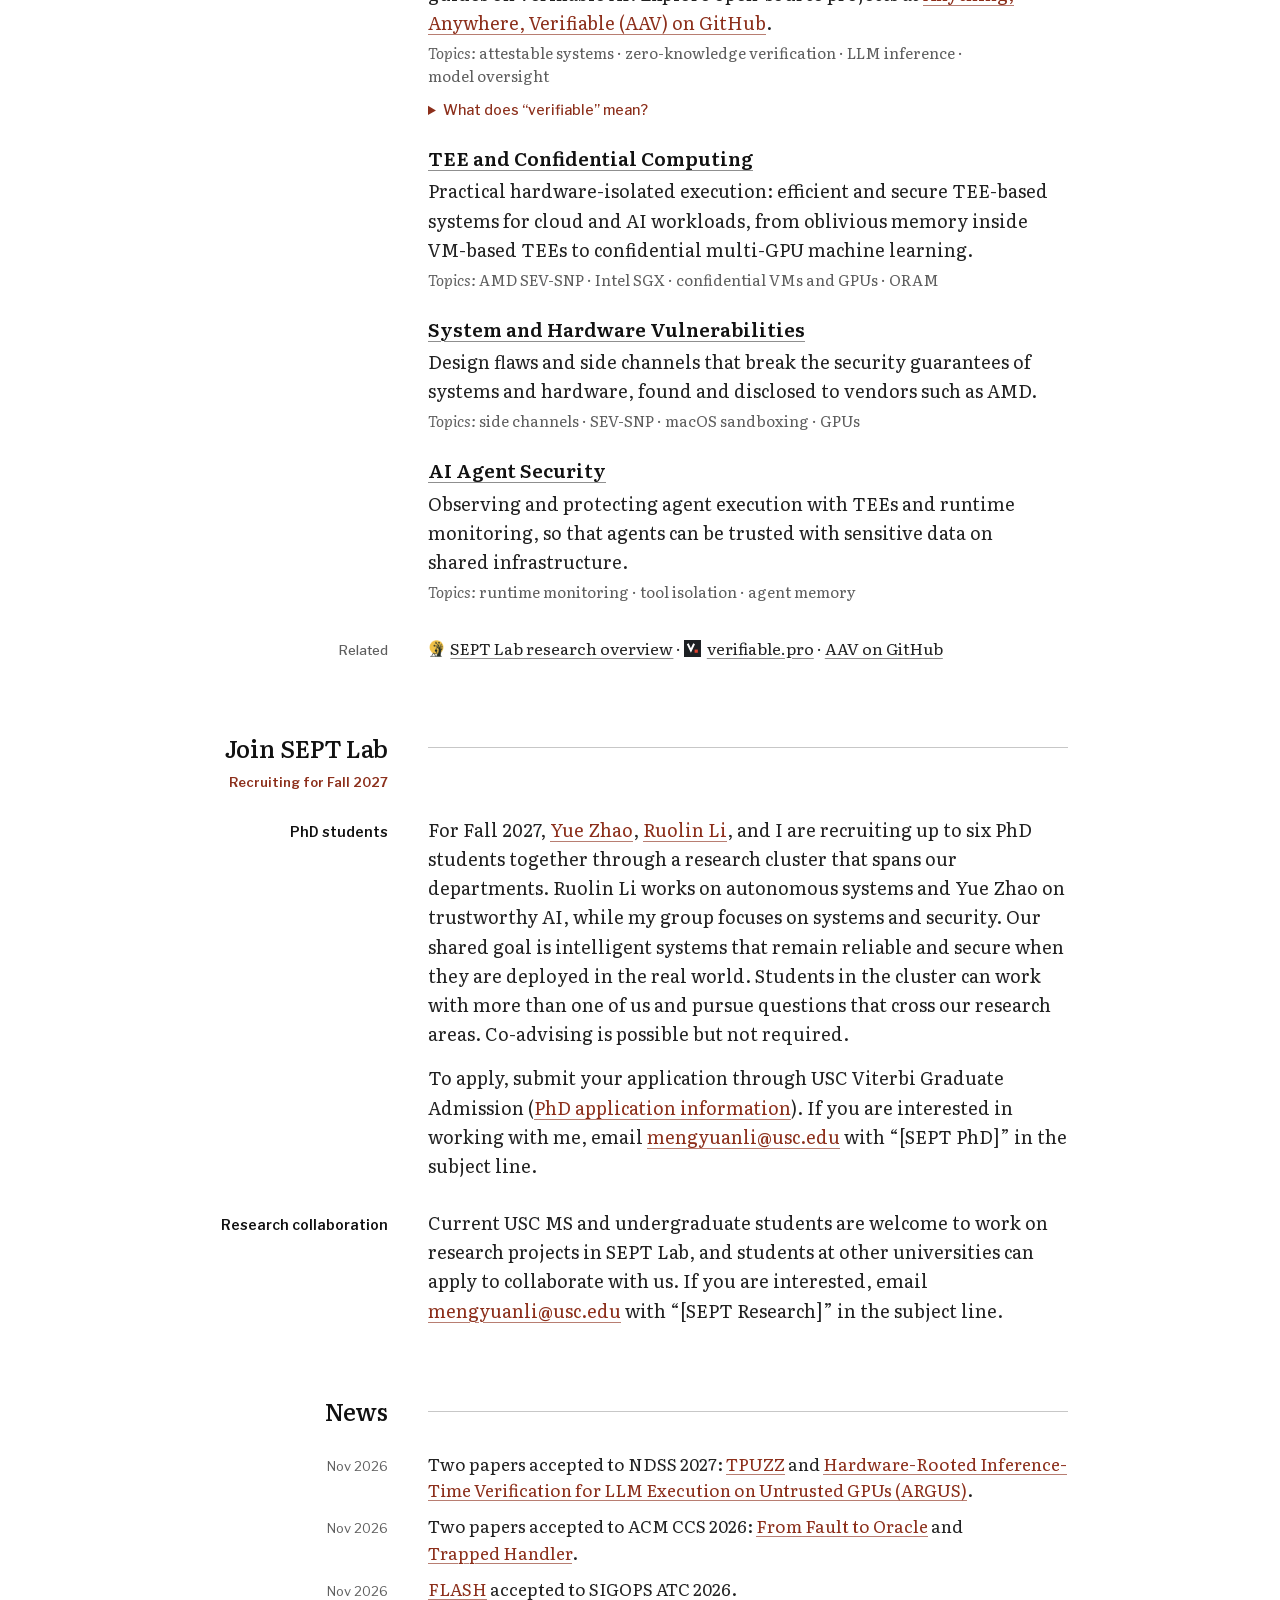
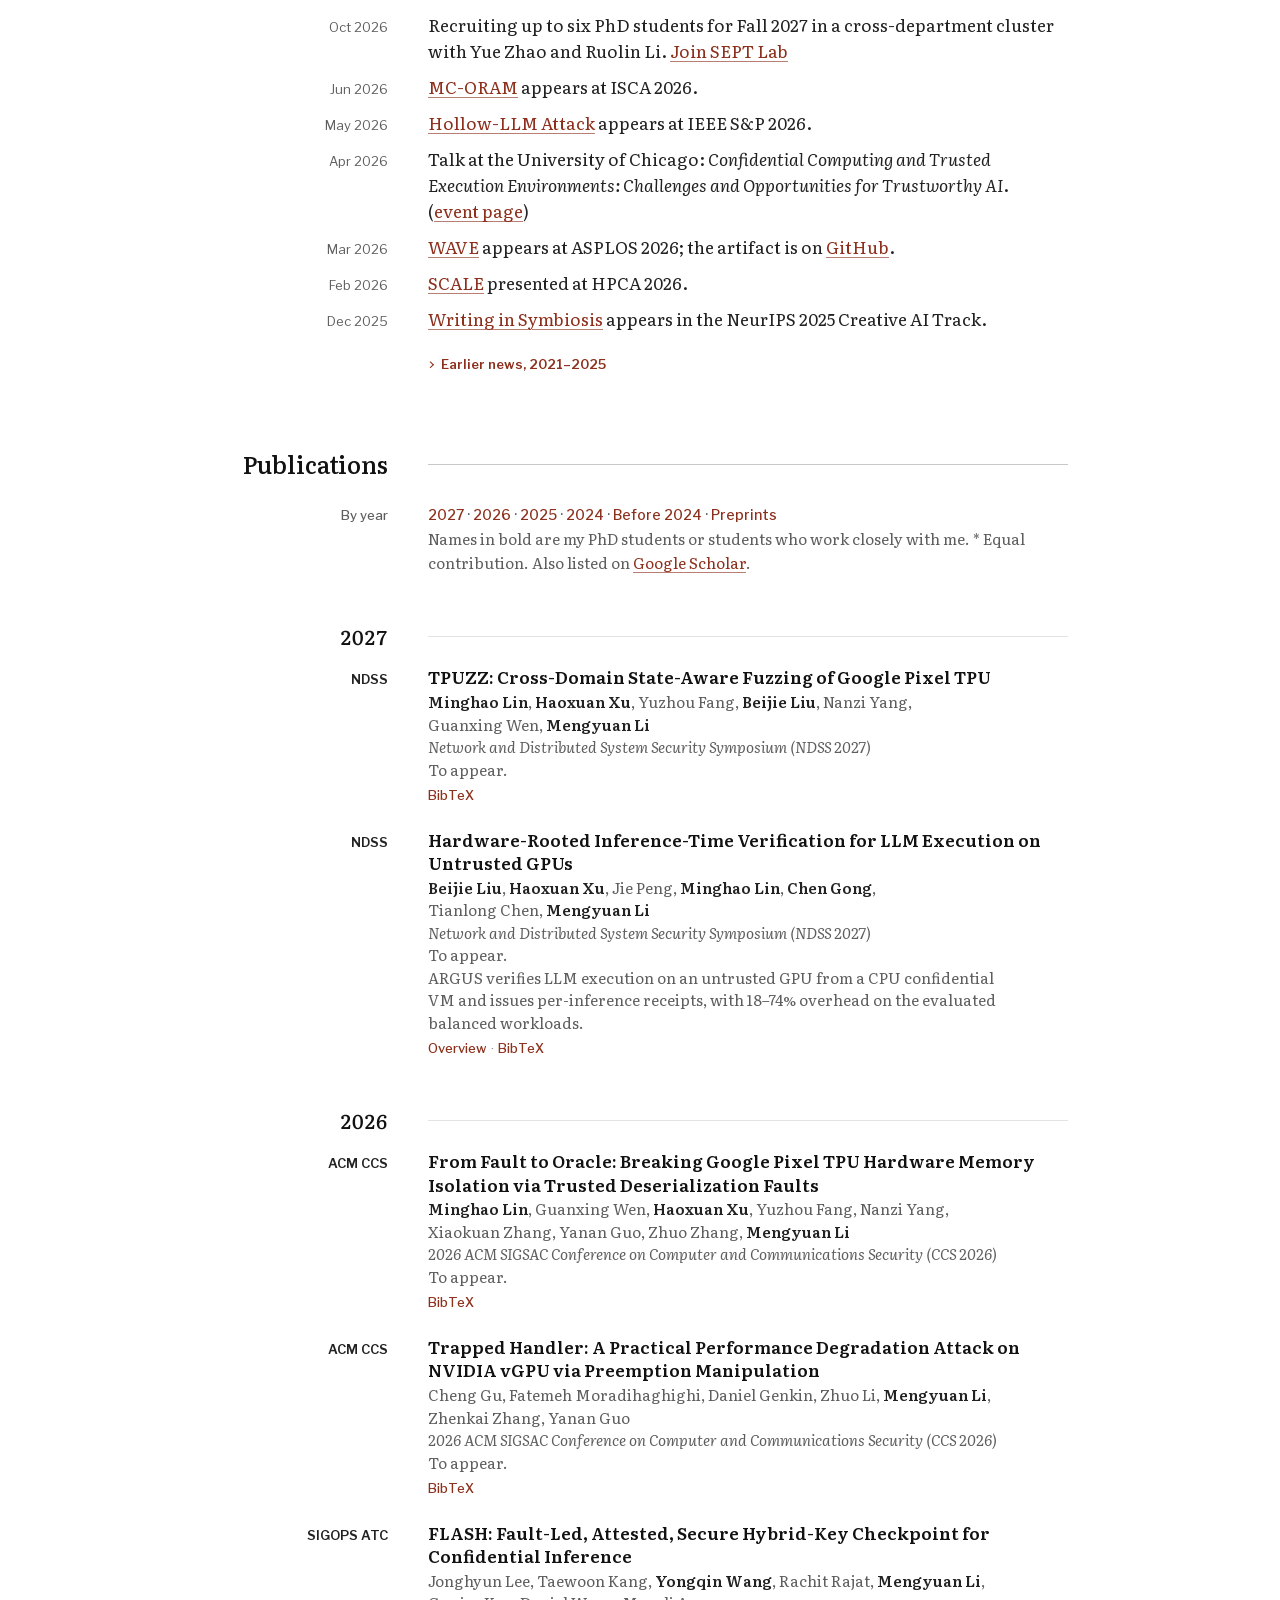
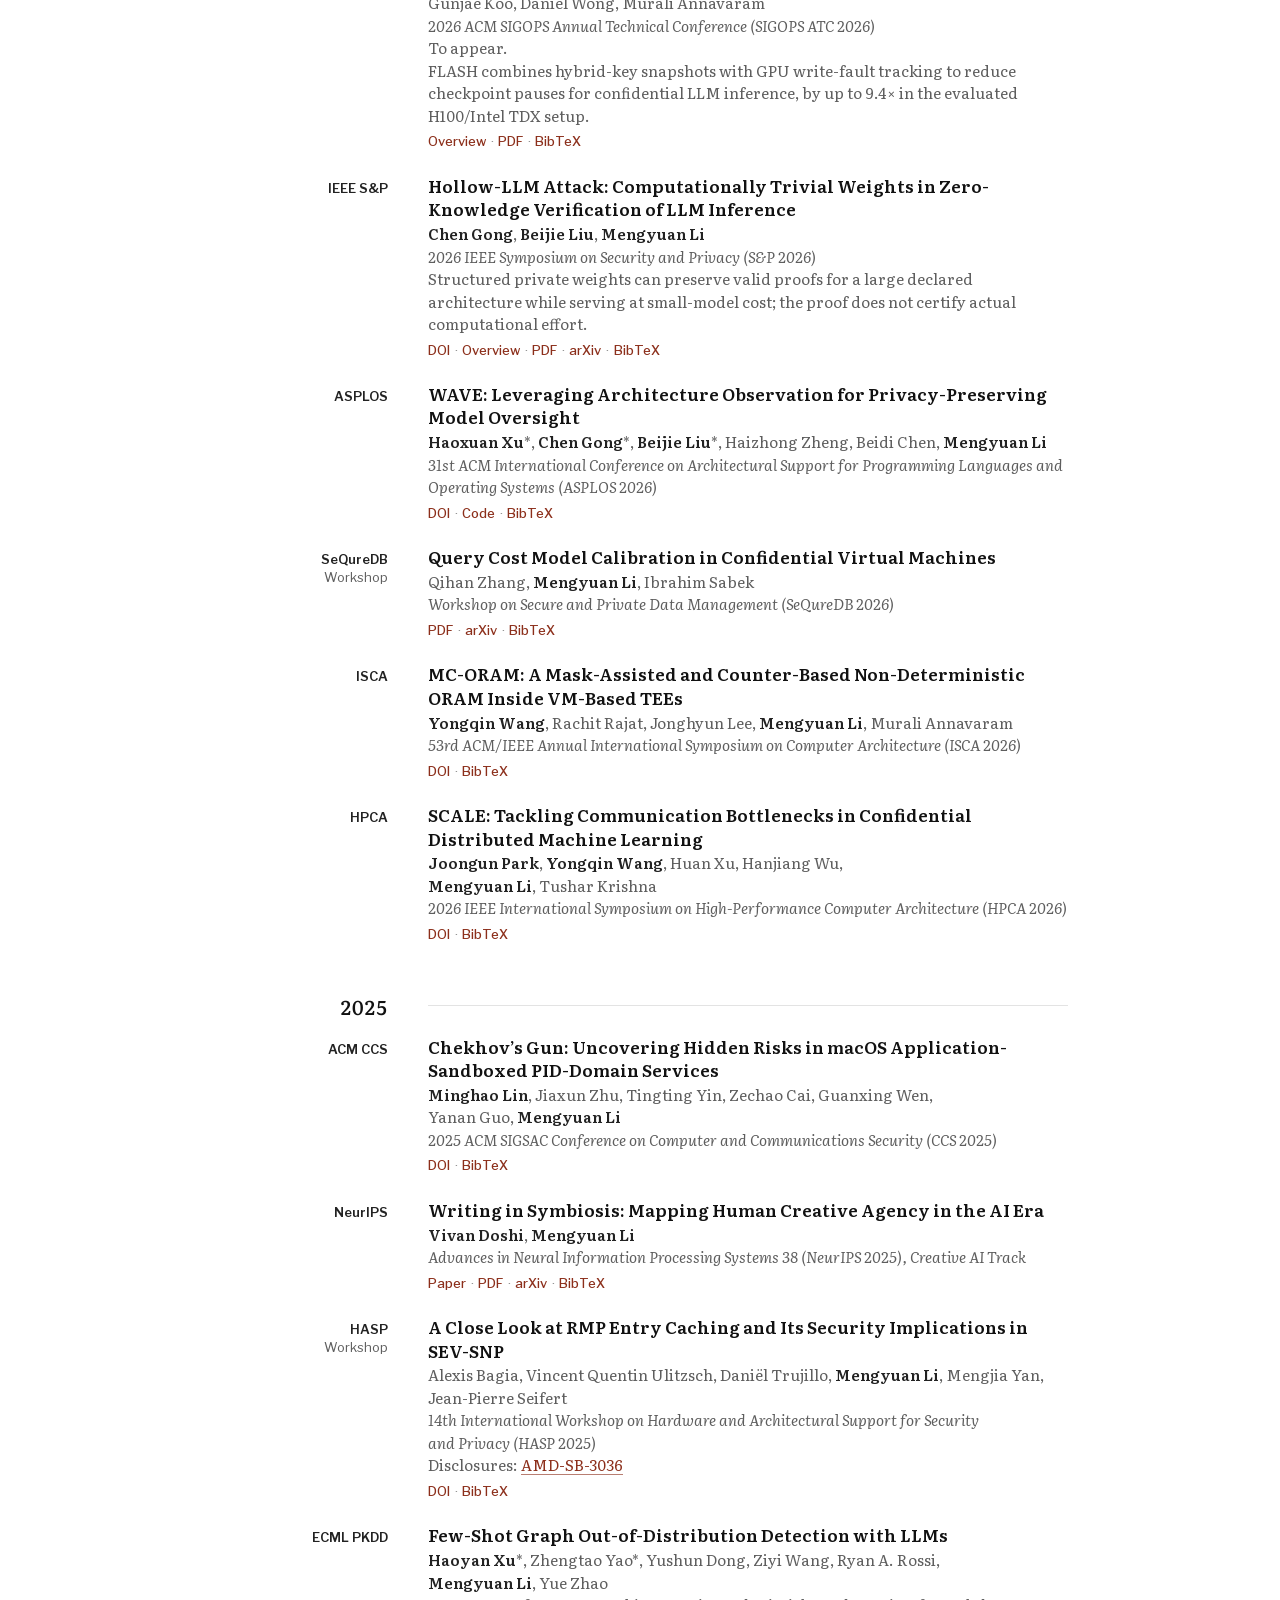
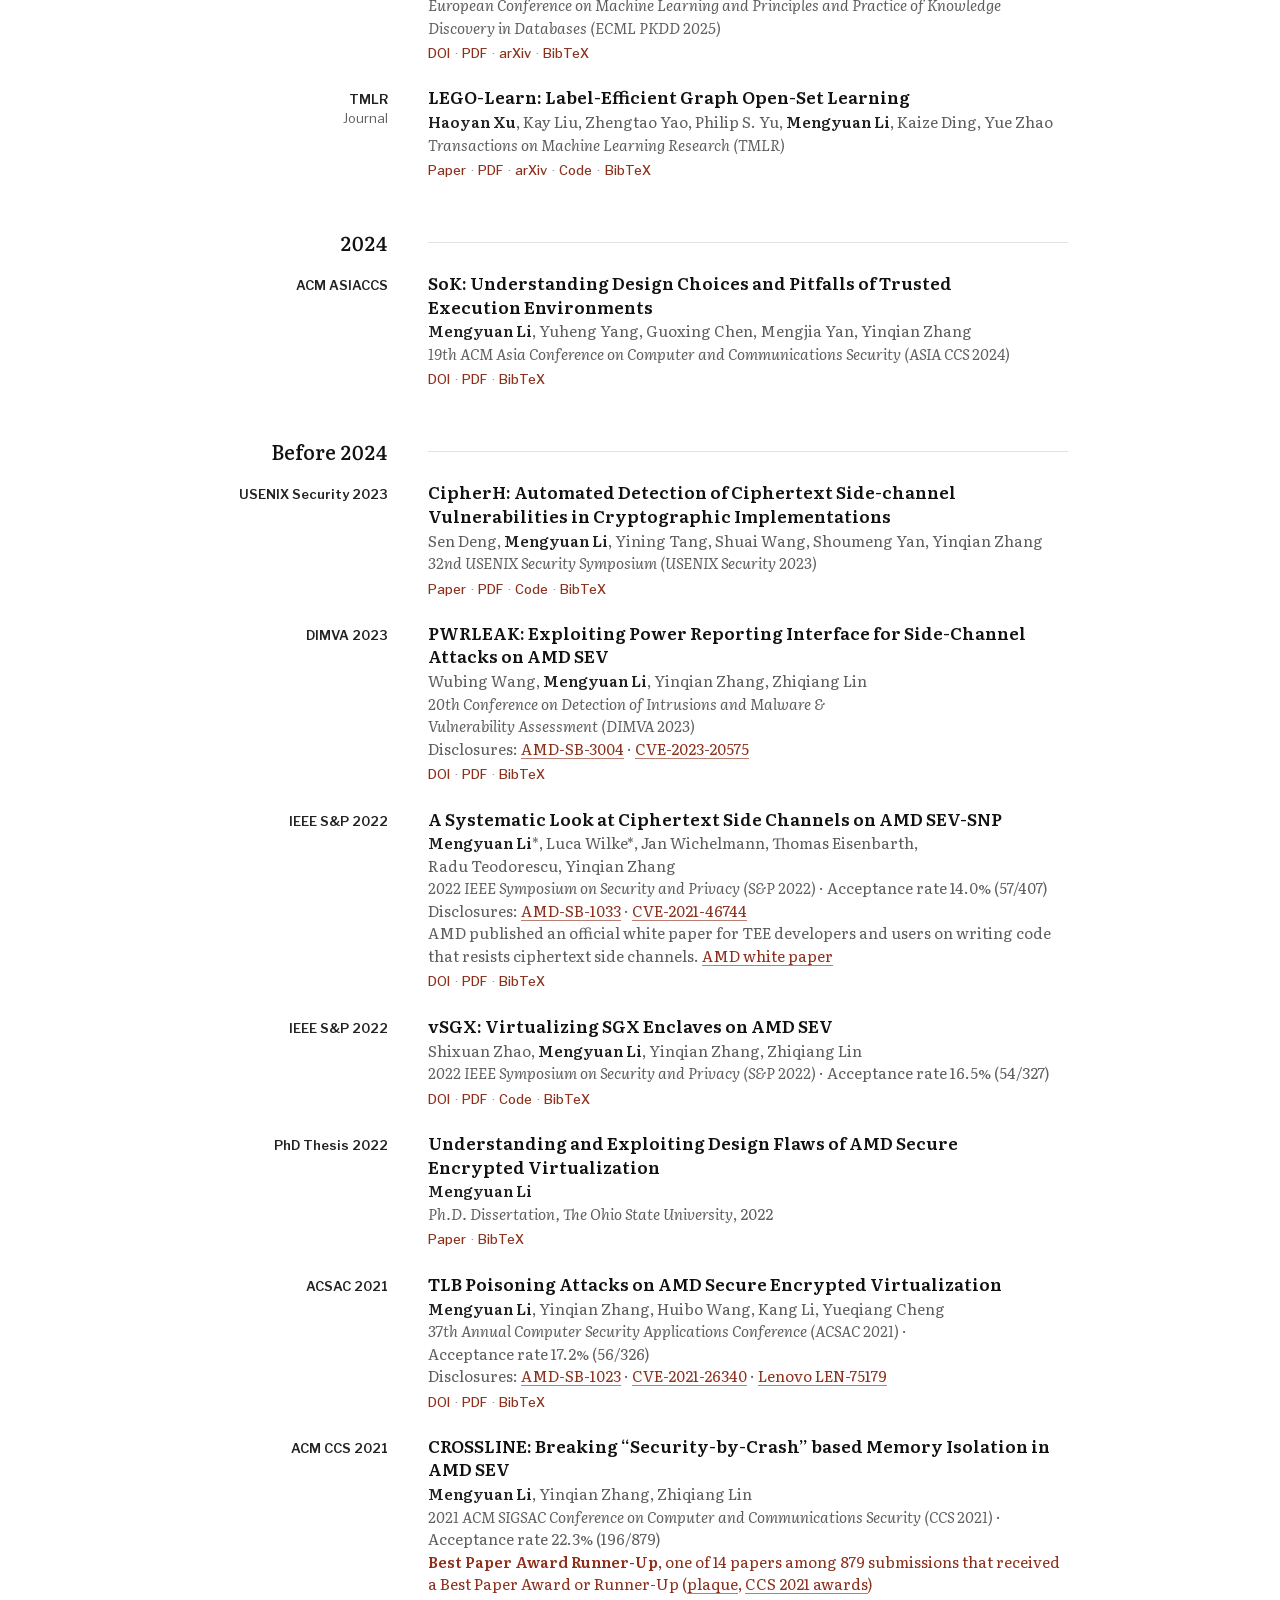
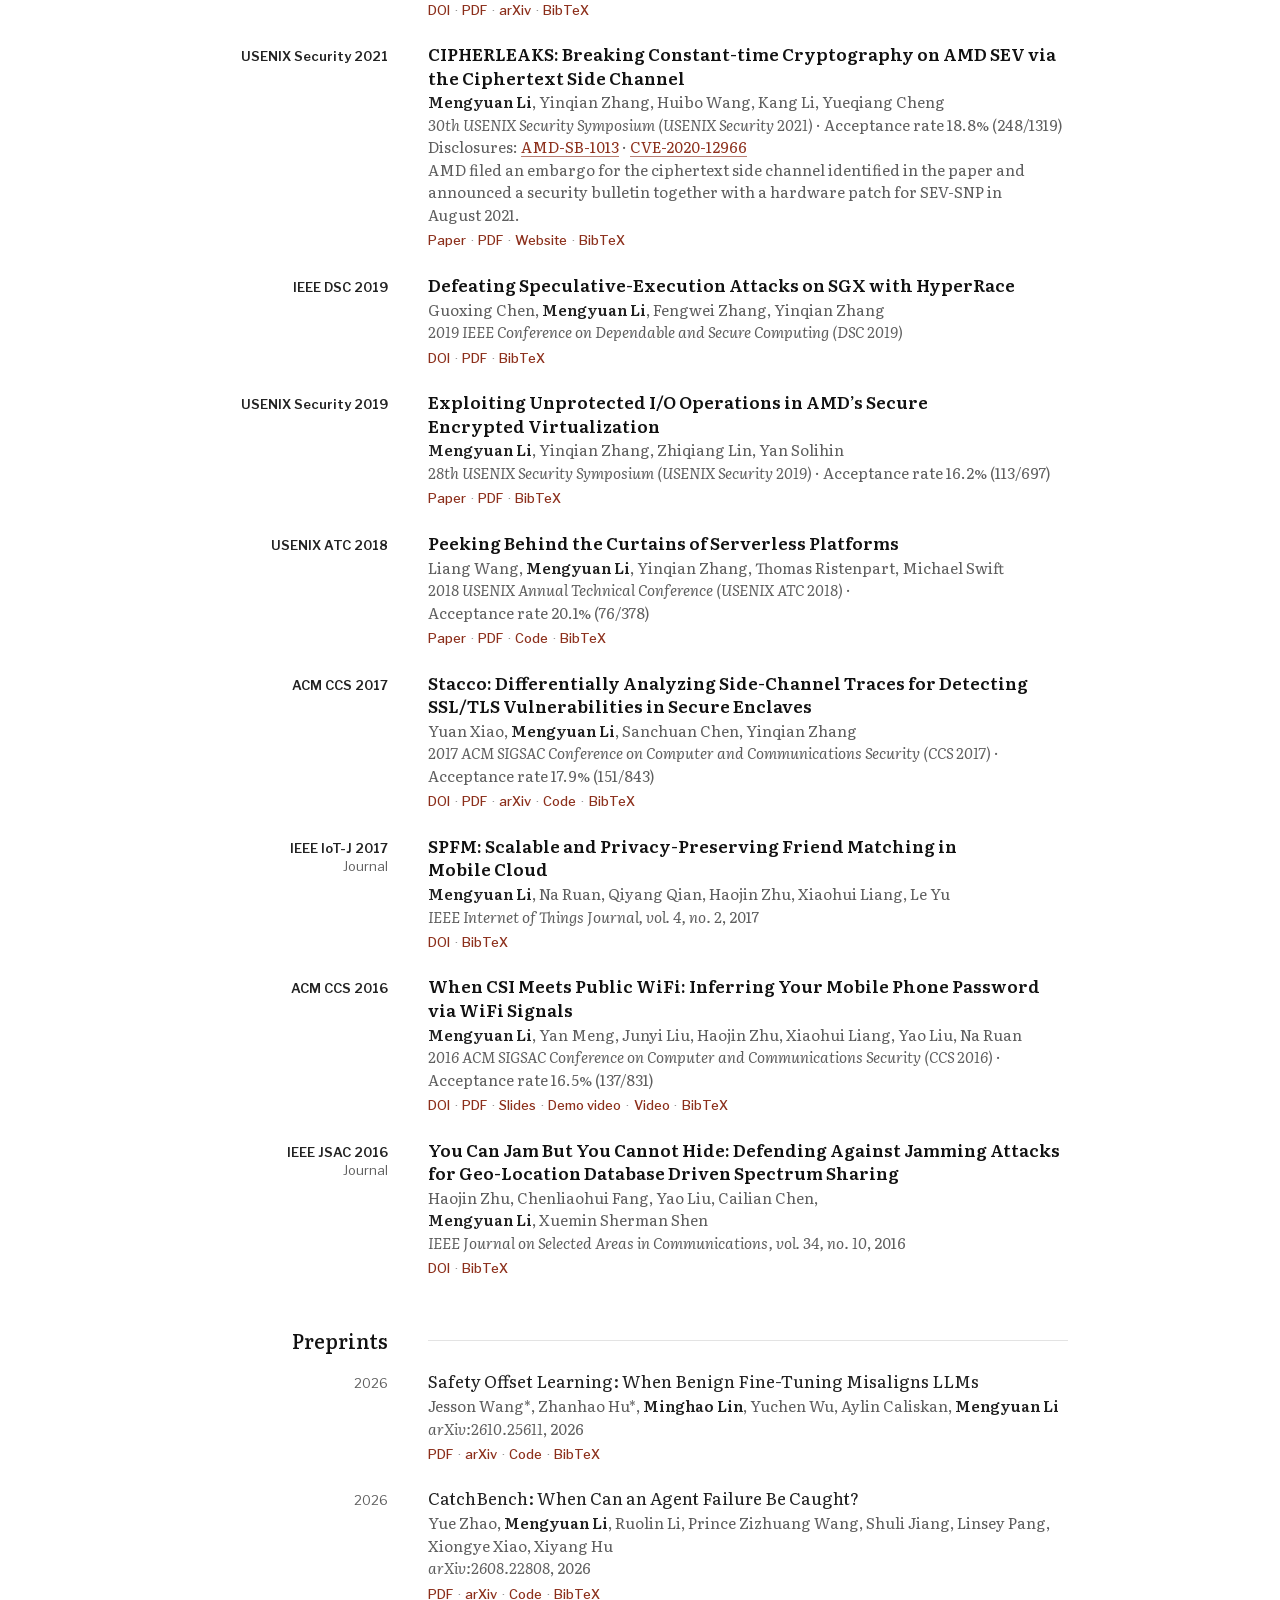
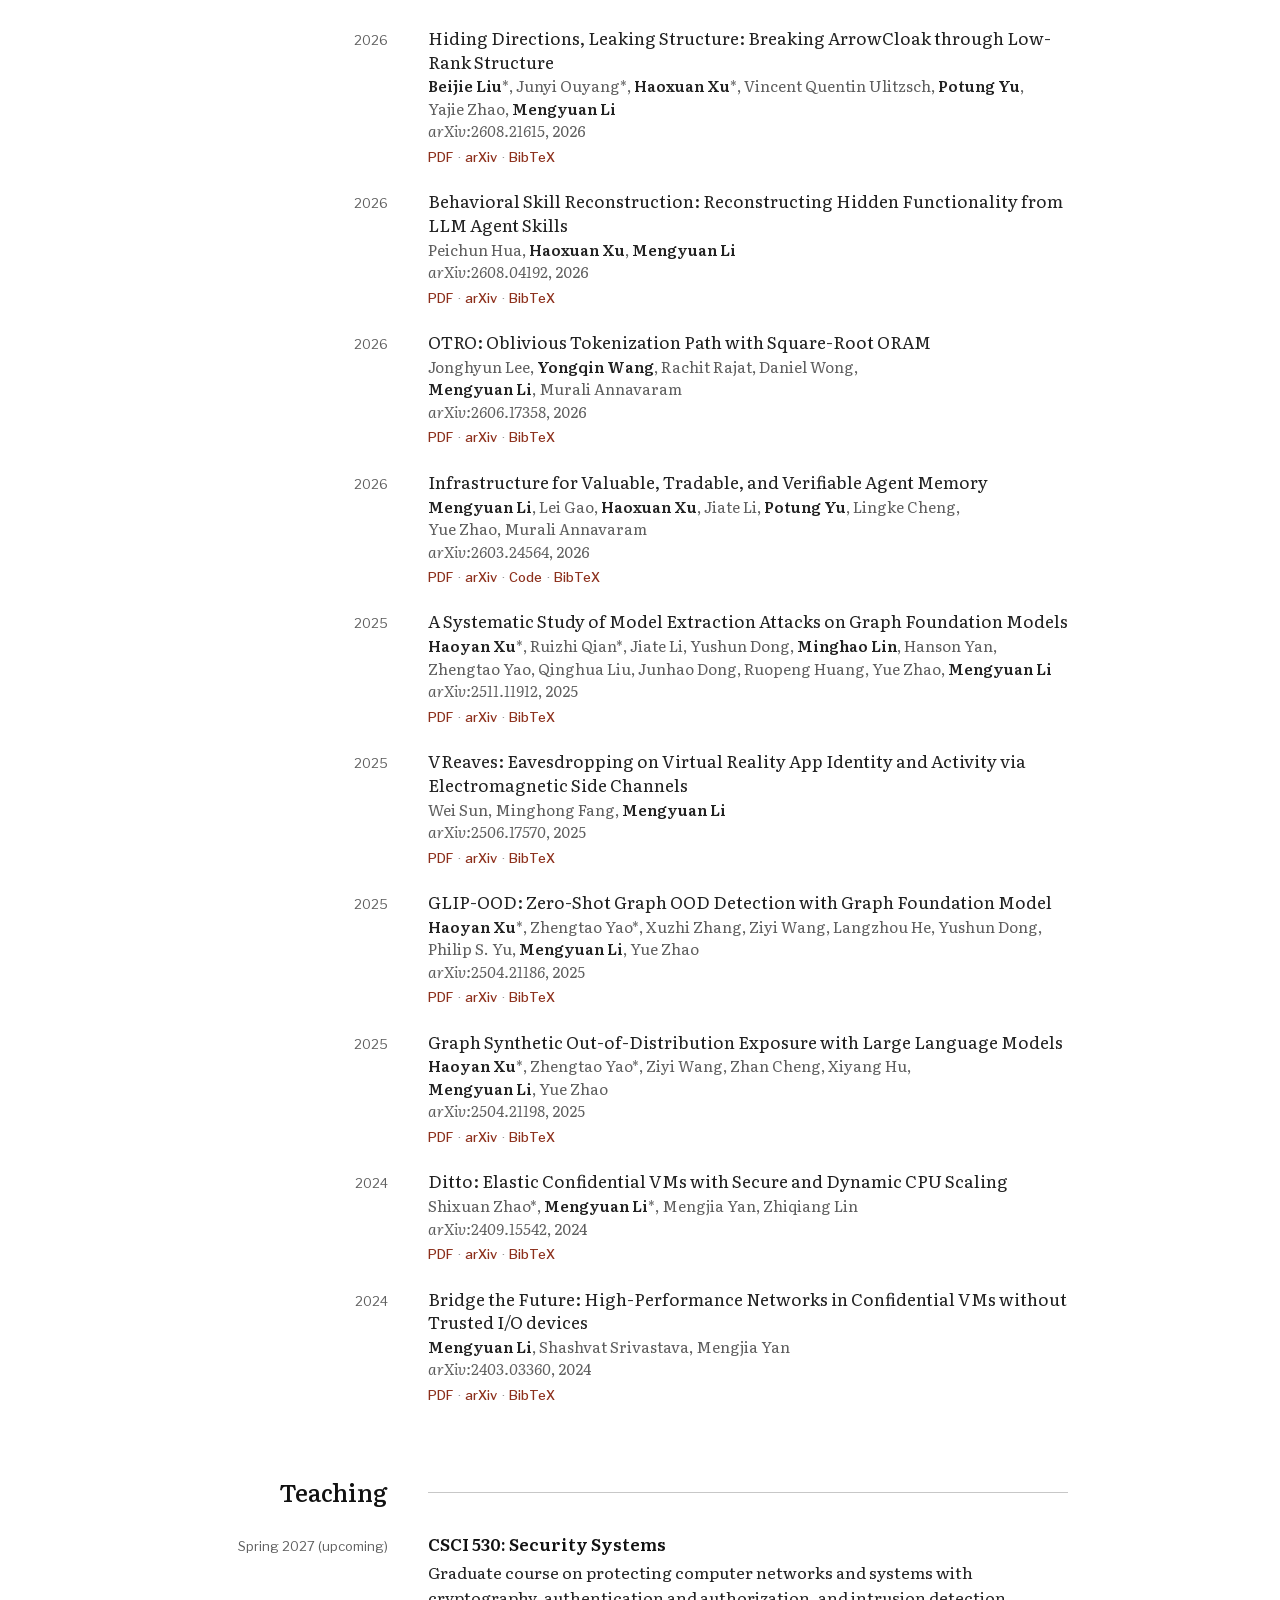
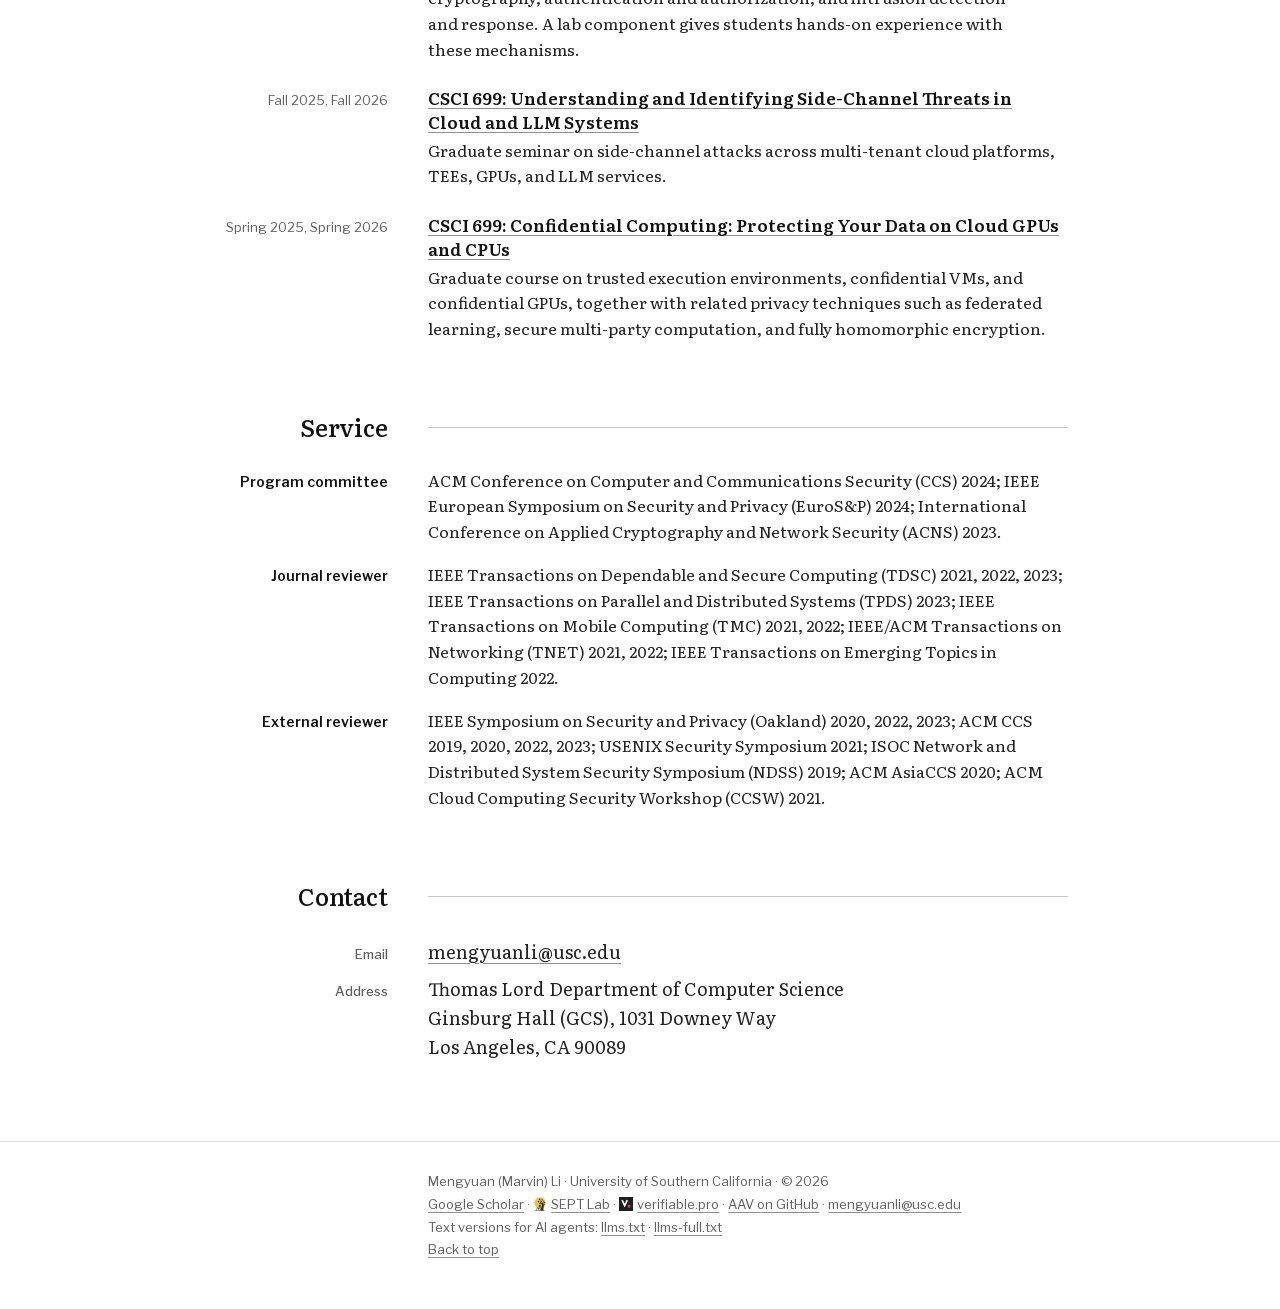
==== commit d6d0c007: "Remove the withdrawn ARGUS PDF download link" ====
--- a/index.html
+++ b/index.html
@@ -244,7 +244,7 @@
   <span class="ve"><i>Network and Distributed System Security Symposium&nbsp;(NDSS&nbsp;2027)</i></span>
   <span class="nt">To appear.</span>
   <span class="nt">ARGUS verifies LLM execution on an untrusted GPU from a CPU confidential VM and issues per-inference receipts, with 18–74% overhead on the evaluated balanced workloads.</span>
-  <span class="ln"><a href="https://septlab.com/papers/argus.html">Overview</a>&nbsp;· <a href="https://septlab.com/papers/argus.pdf">PDF</a>&nbsp;· <a href="files/bib/argus-ndss27.bib">BibTeX</a></span></li>
+  <span class="ln"><a href="https://septlab.com/papers/argus.html">Overview</a>&nbsp;· <a href="files/bib/argus-ndss27.bib">BibTeX</a></span></li>
 </ol>
 <h3 class="yr" id="pubs-2026">2026</h3>
 <ol class="pubs" role="list">
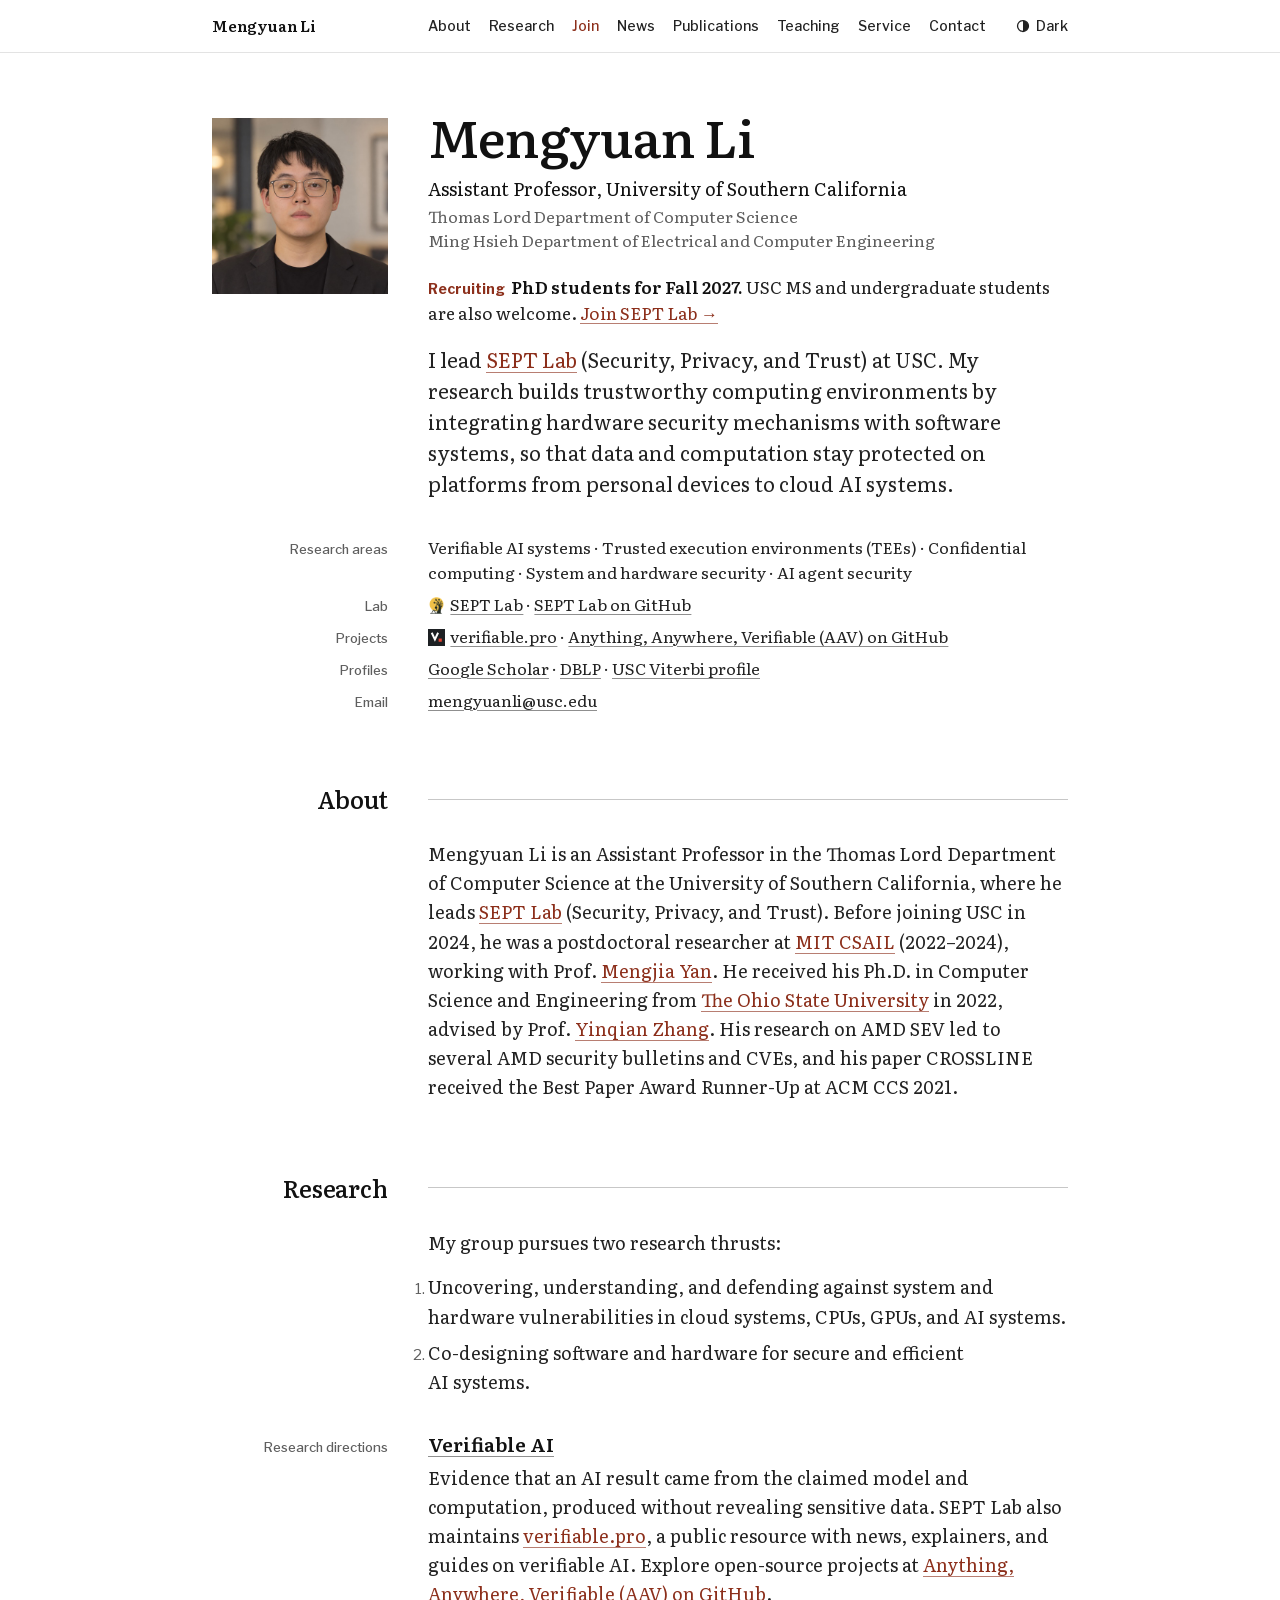
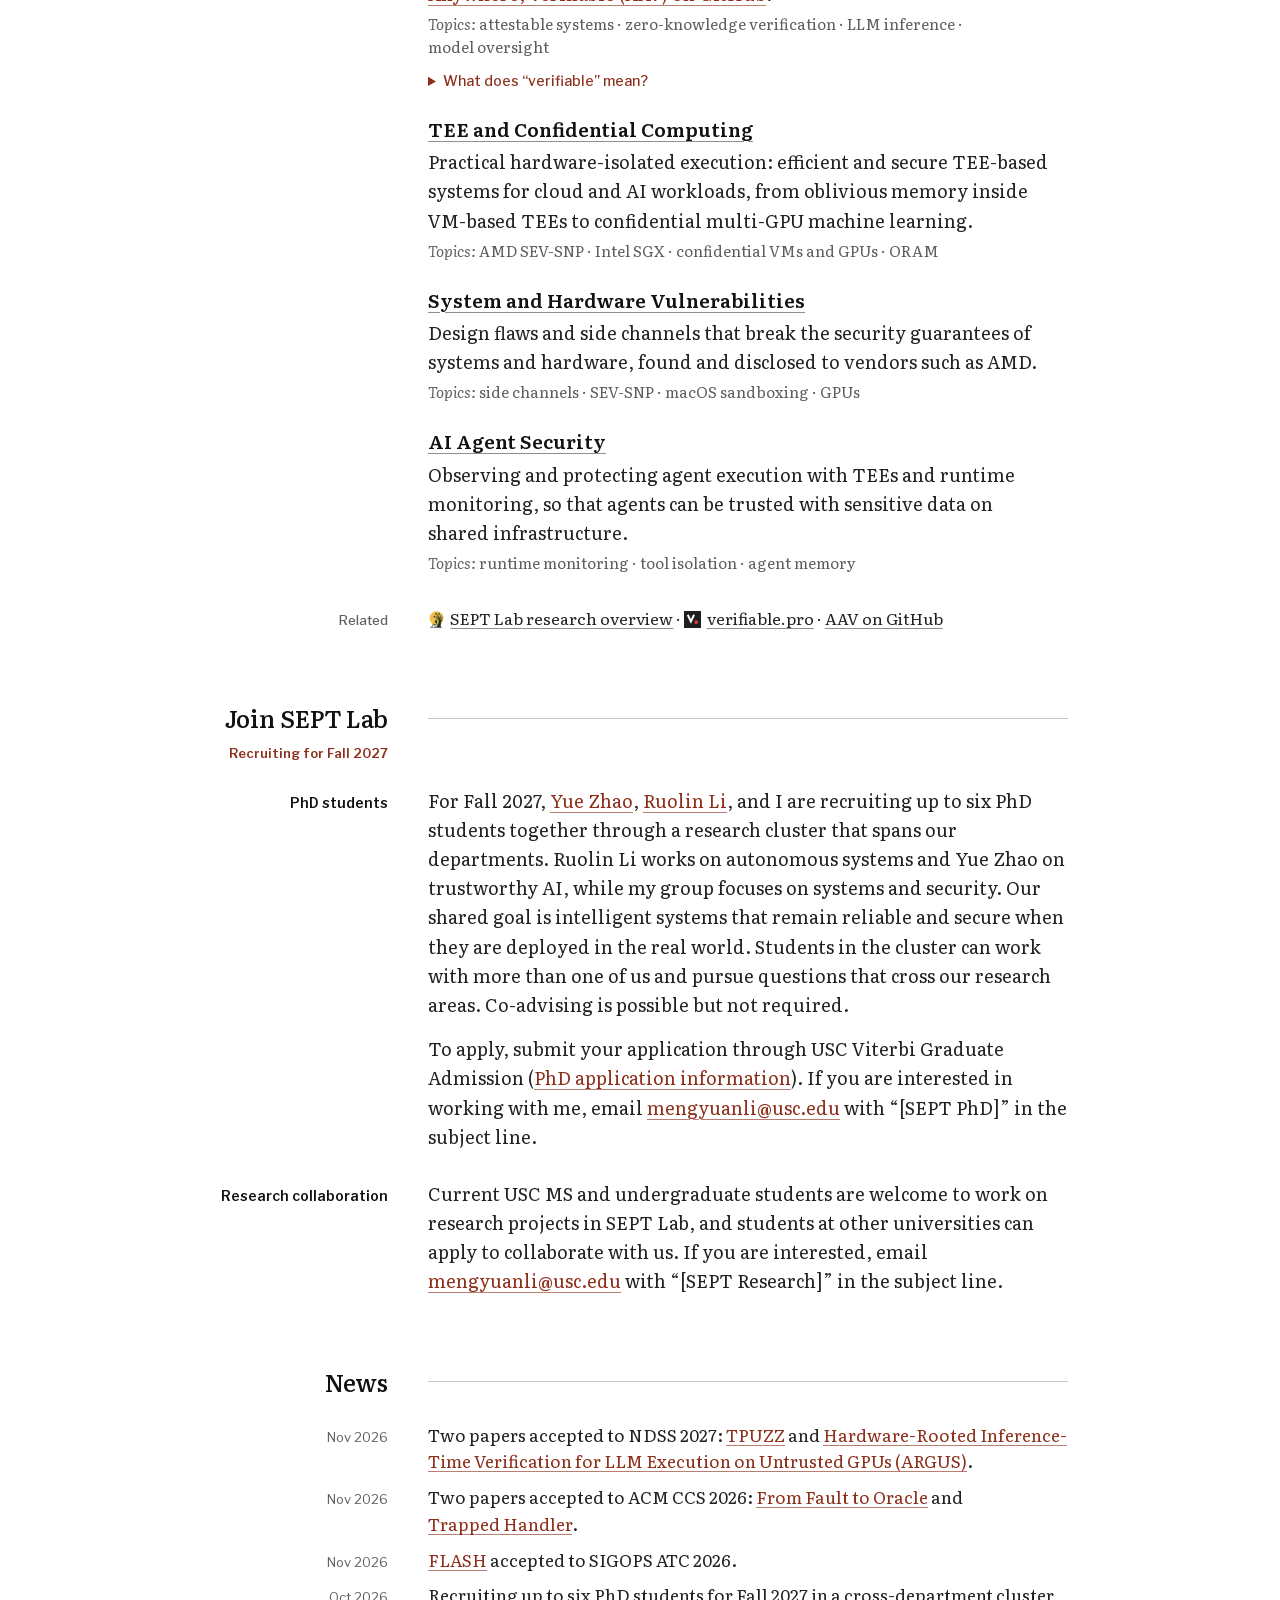
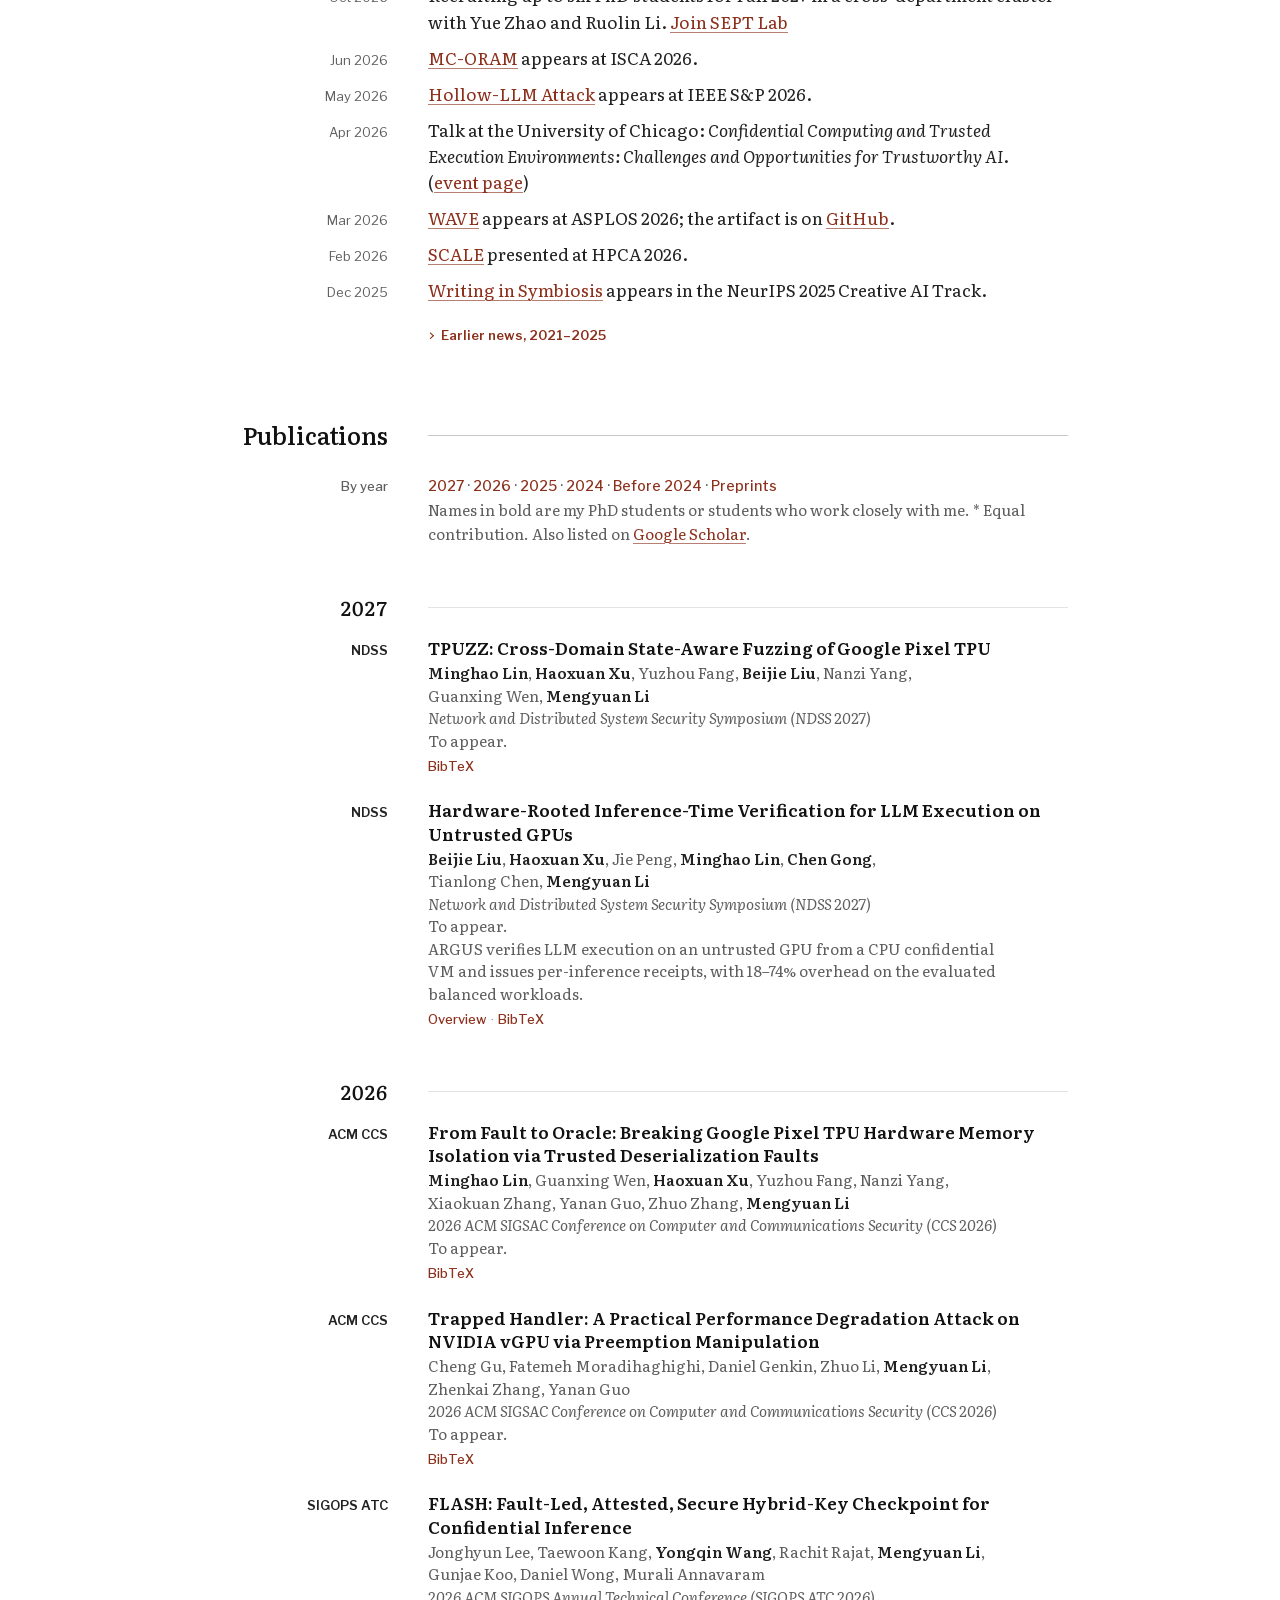
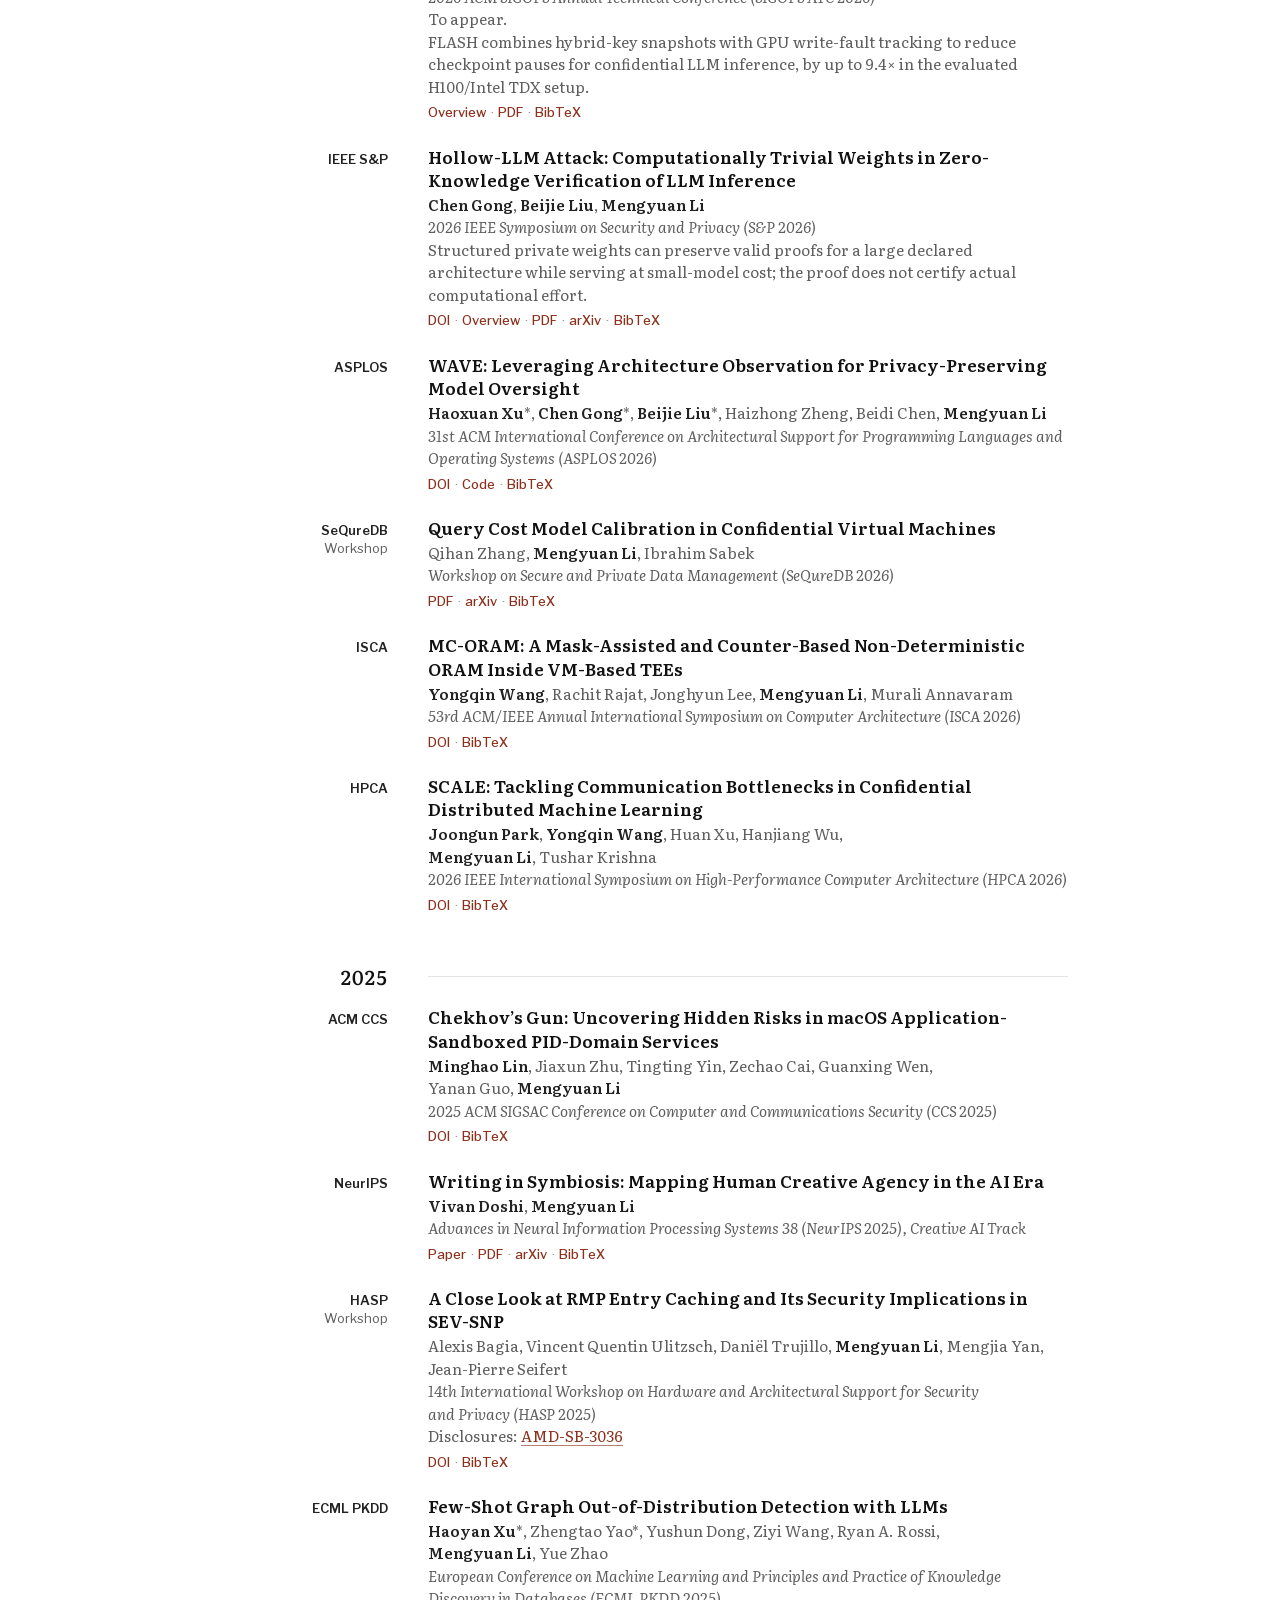
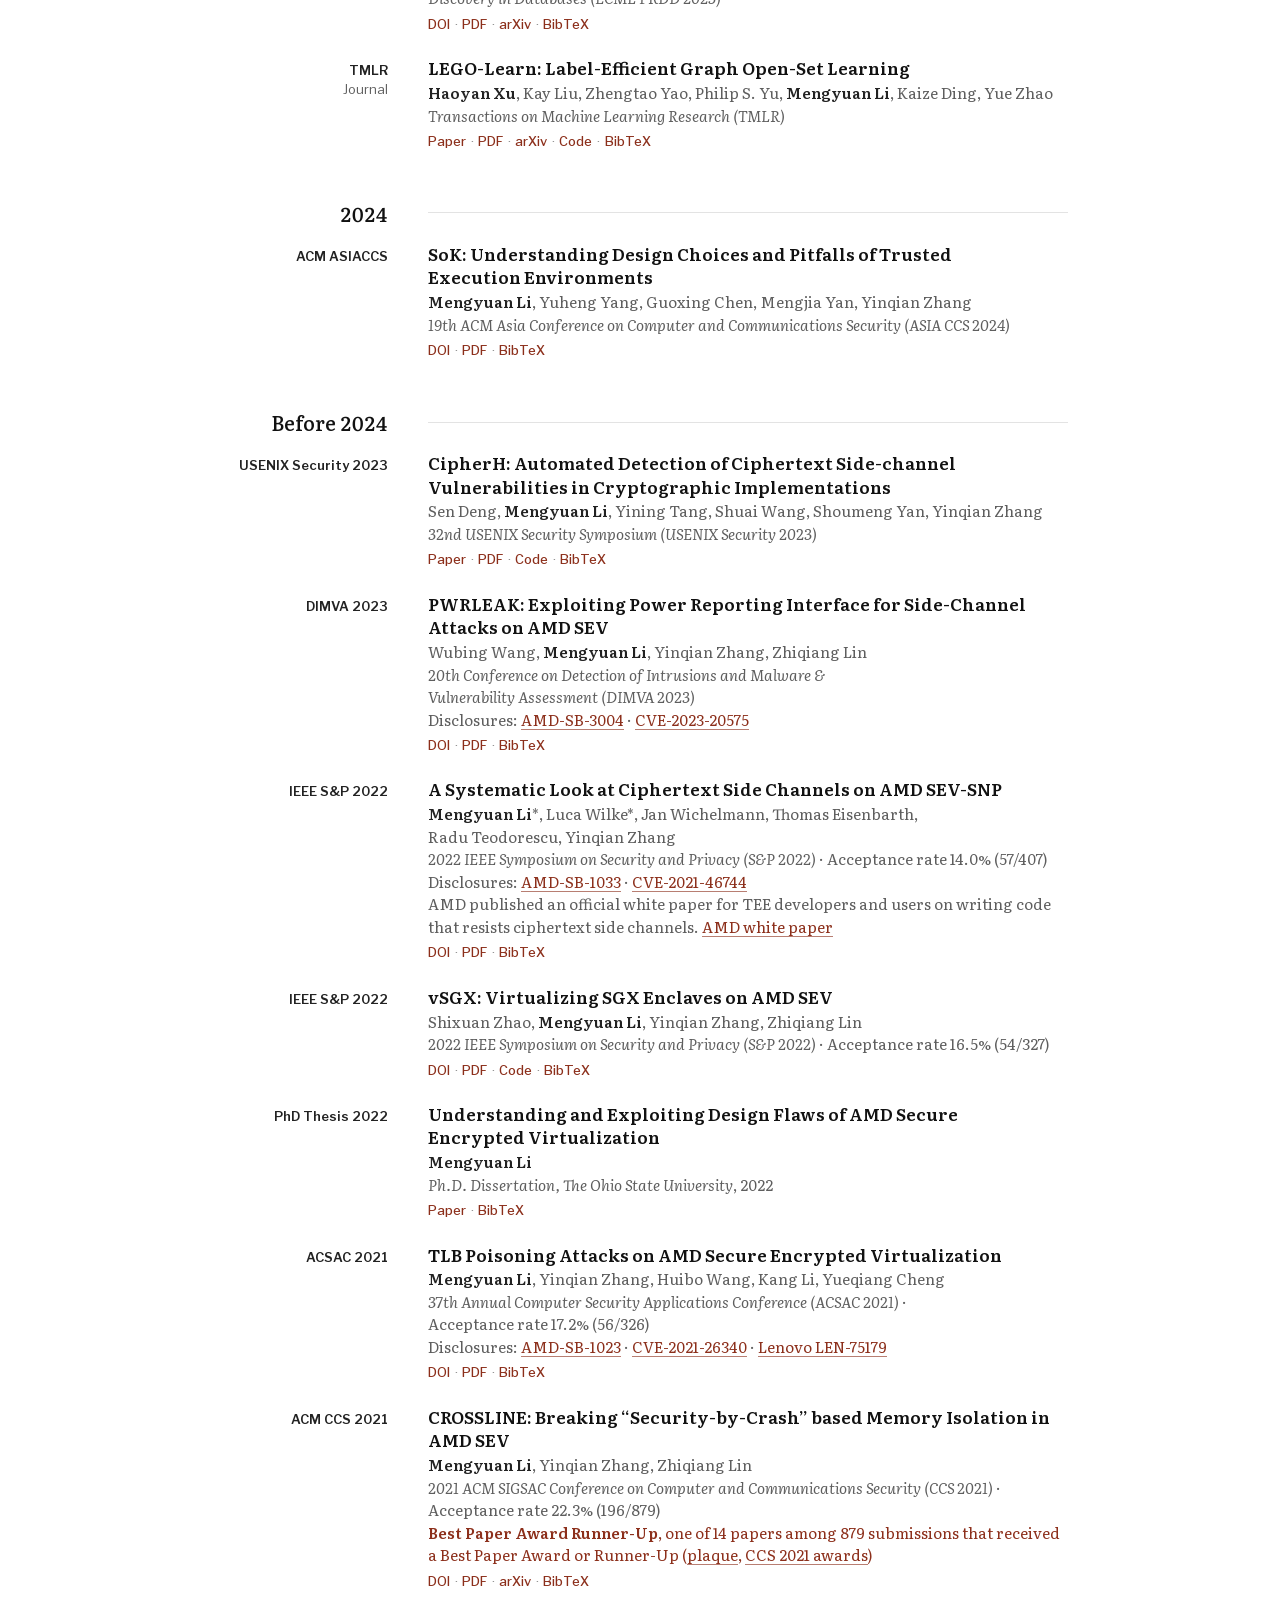
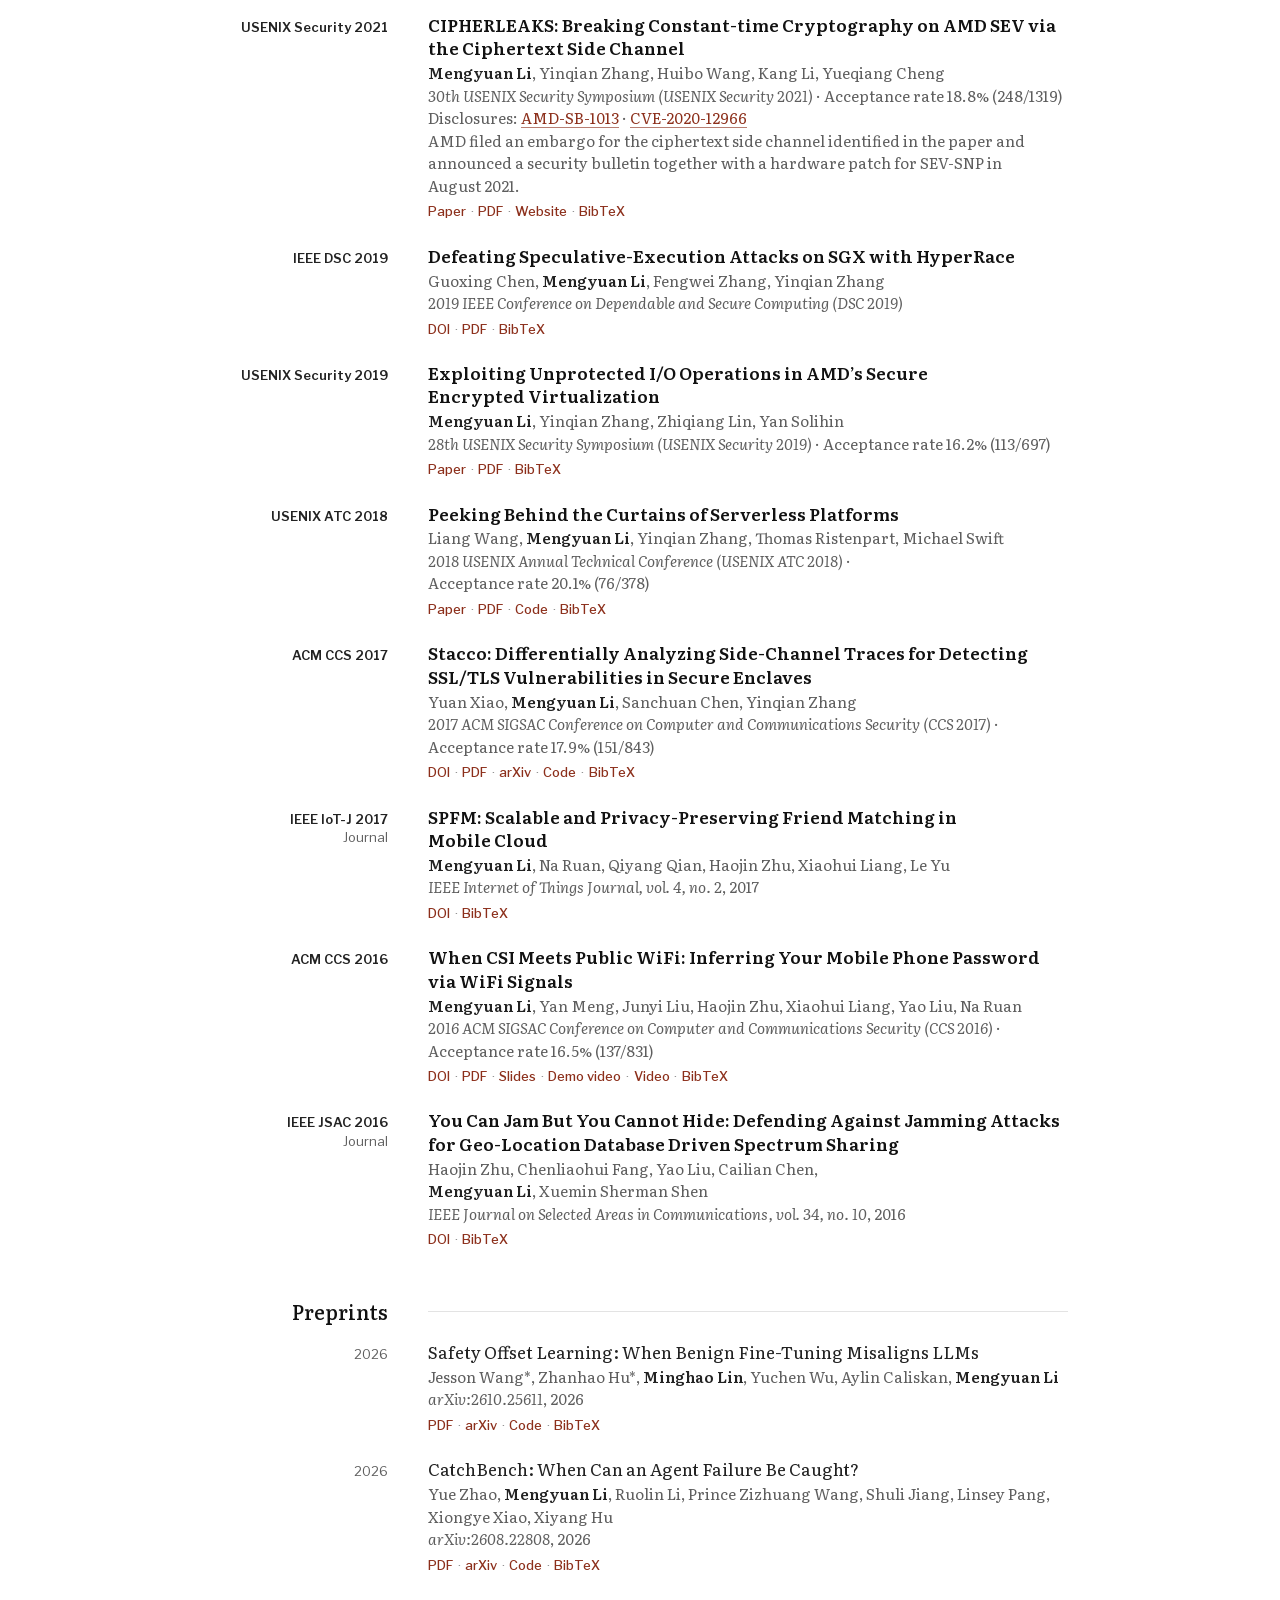
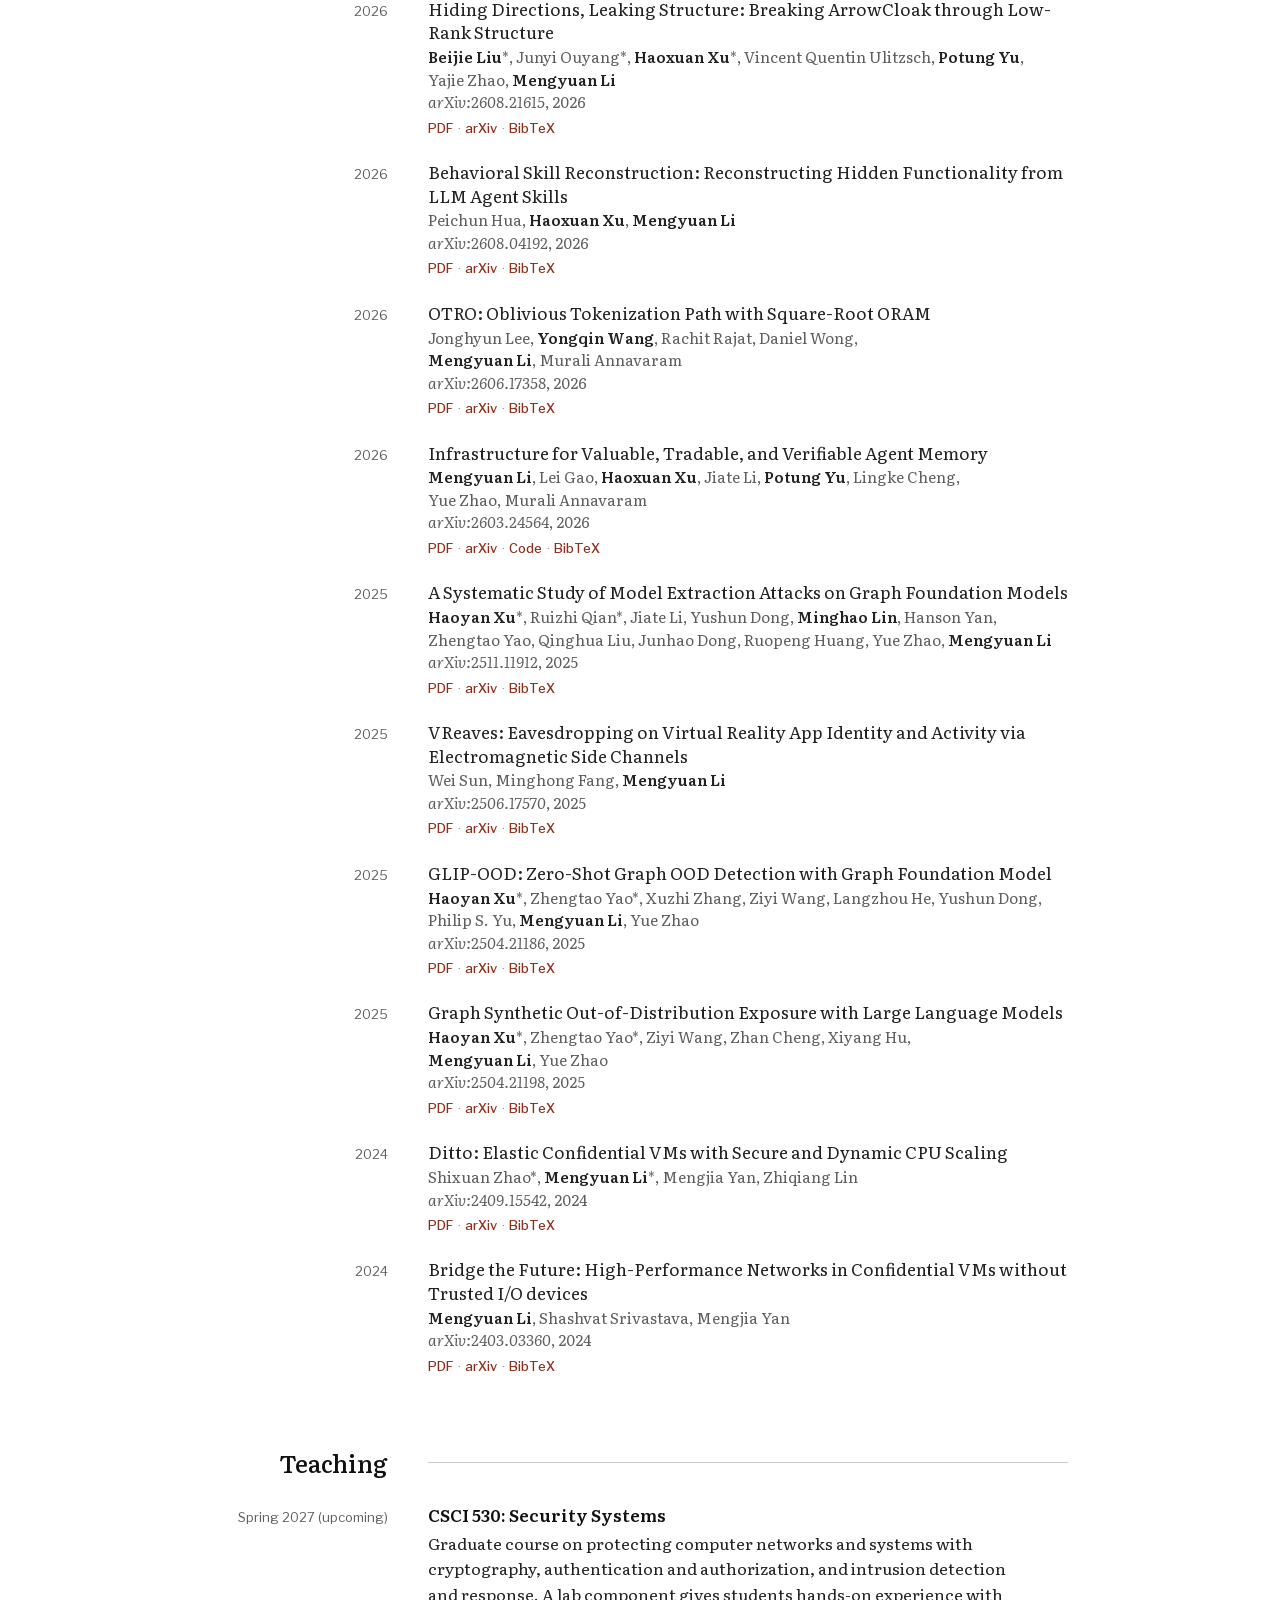
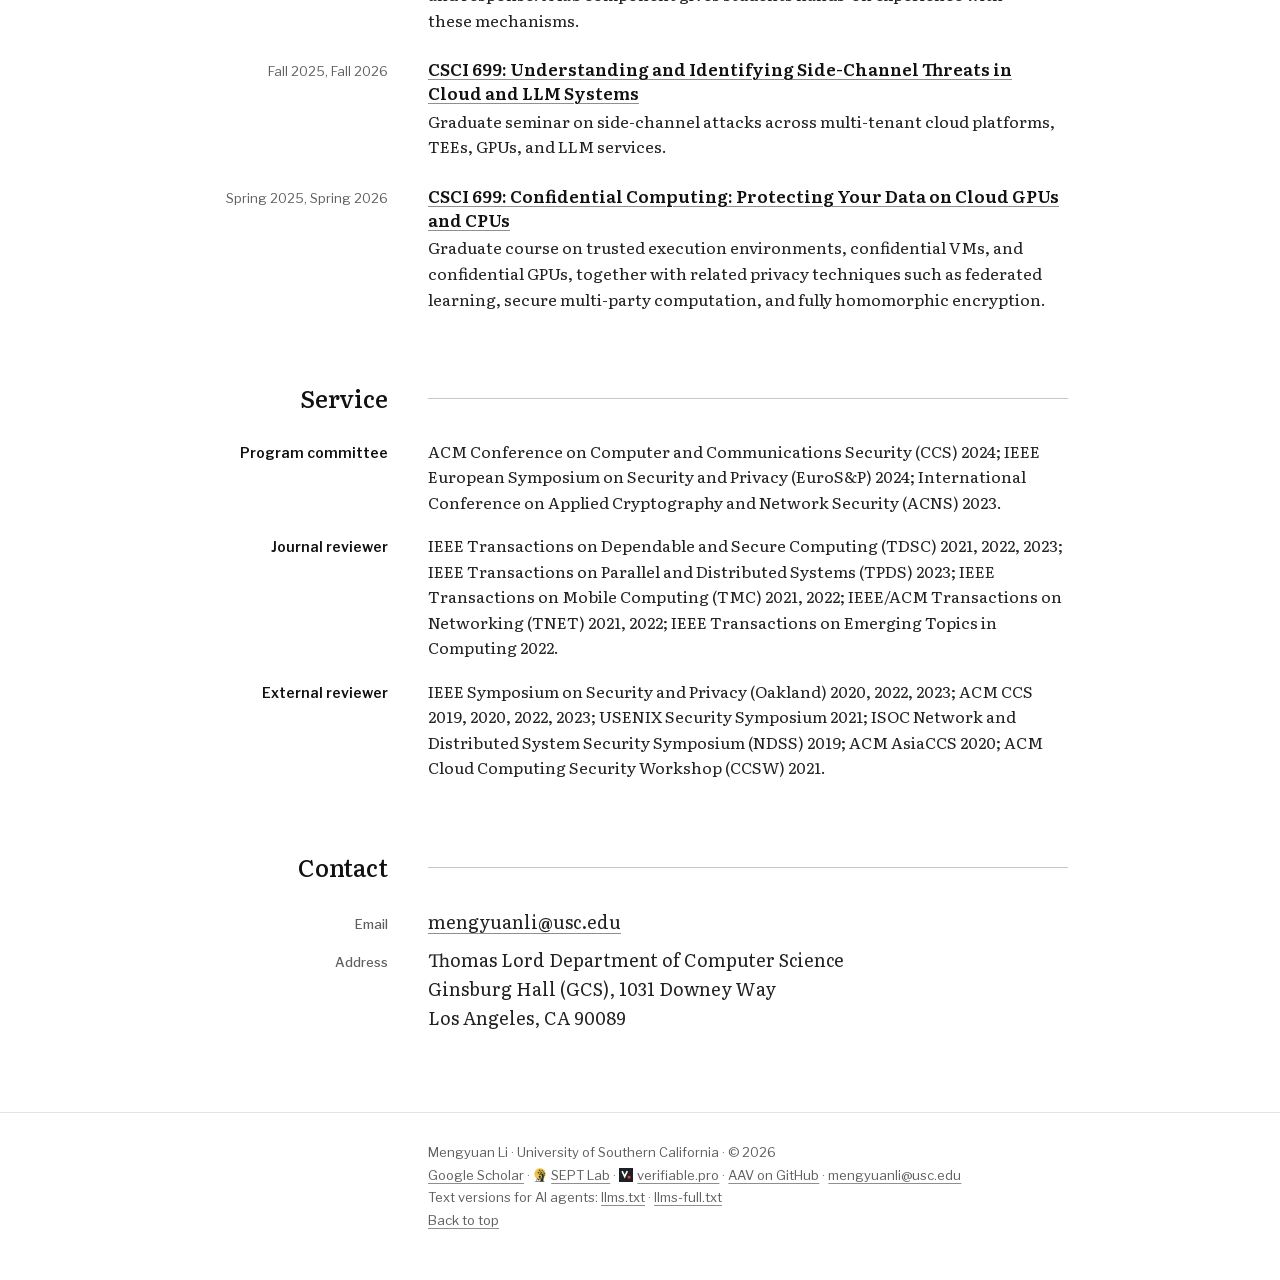
==== commit a3ae27ac: "Use Mengyuan Li consistently across the personal site" ====
--- a/index.html
+++ b/index.html
@@ -3,9 +3,9 @@
 <head>
 <meta charset="utf-8">
 <meta name="viewport" content="width=device-width, initial-scale=1">
-<title>Mengyuan (Marvin) Li | TEE, Confidential Computing, Verifiable AI, and AI Systems Security</title>
-<meta name="description" content="Mengyuan (Marvin) Li is an Assistant Professor of Computer Science at USC and leads SEPT Lab. Recruiting PhD students for Fall 2027. Research on verifiable AI systems, TEEs, confidential computing, system and hardware security, and AI agent security.">
-<meta name="author" content="Mengyuan (Marvin) Li">
+<title>Mengyuan Li | TEE, Confidential Computing, Verifiable AI, and AI Systems Security</title>
+<meta name="description" content="Mengyuan Li is an Assistant Professor of Computer Science at USC and leads SEPT Lab. Recruiting PhD students for Fall 2027. Research on verifiable AI systems, TEEs, confidential computing, system and hardware security, and AI agent security.">
+<meta name="author" content="Mengyuan Li">
 <meta name="google-site-verification" content="zdhqFpA0oKjkjctPEFDgbejj96u3NkxTf8JfEv7Bwqs">
 <link rel="canonical" href="https://mengyuanli.com/">
 <link rel="alternate" type="text/markdown" title="LLM-friendly site index (llms.txt)" href="https://mengyuanli.com/llms.txt">
@@ -15,14 +15,14 @@
 <link rel="me" href="https://viterbi.usc.edu/directory/faculty/Li/Mengyuan">
 <link rel="me" href="https://github.com/Mengyuan-L">
 <meta property="og:type" content="profile">
-<meta property="og:site_name" content="Mengyuan (Marvin) Li">
-<meta property="og:title" content="Mengyuan (Marvin) Li | TEE, Confidential Computing, Verifiable AI, and AI Systems Security">
+<meta property="og:site_name" content="Mengyuan Li">
+<meta property="og:title" content="Mengyuan Li | TEE, Confidential Computing, Verifiable AI, and AI Systems Security">
 <meta property="og:description" content="Assistant Professor of Computer Science at USC and lead of SEPT Lab, recruiting PhD students for Fall 2027. Research on verifiable AI systems, TEEs, confidential computing, system and hardware security, and AI agent security.">
 <meta property="og:url" content="https://mengyuanli.com/">
 <meta property="og:image" content="https://mengyuanli.com/files/mengyuan-480.jpg">
 <meta property="og:image:width" content="480">
 <meta property="og:image:height" content="480">
-<meta property="og:image:alt" content="Portrait of Mengyuan (Marvin) Li">
+<meta property="og:image:alt" content="Portrait of Mengyuan Li">
 <meta property="profile:first_name" content="Mengyuan">
 <meta property="profile:last_name" content="Li">
 <meta name="twitter:card" content="summary">
@@ -37,9 +37,9 @@
 <!-- BEGIN json-ld (generated) -->
 <script type="application/ld+json">
 {"@context":"https://schema.org","@graph":[
-{"@type":"ProfilePage","@id":"https://mengyuanli.com/#profilepage","url":"https://mengyuanli.com/","name":"Mengyuan (Marvin) Li | TEE, Confidential Computing, Verifiable AI, and AI Systems Security","inLanguage":"en","dateModified":"2026-11-03","mainEntity":{"@id":"https://mengyuanli.com/#person"},"isPartOf":{"@id":"https://mengyuanli.com/#website"},"relatedLink":["https://septlab.com/","https://verifiable.pro/"]},
-{"@type":"WebSite","@id":"https://mengyuanli.com/#website","url":"https://mengyuanli.com/","name":"Mengyuan (Marvin) Li","inLanguage":"en","publisher":{"@id":"https://mengyuanli.com/#person"}},
-{"@type":"Person","@id":"https://mengyuanli.com/#person","name":"Mengyuan Li","alternateName":["Mengyuan (Marvin) Li","Marvin Li"],"givenName":"Mengyuan","familyName":"Li","url":"https://mengyuanli.com/","image":"https://mengyuanli.com/files/mengyuan-480.jpg","email":"mailto:mengyuanli@usc.edu","jobTitle":"Assistant Professor of Computer Science","description":"Assistant Professor of Computer Science at the University of Southern California and leader of SEPT Lab (Security, Privacy, and Trust). Research on verifiable AI systems, trusted execution environments and confidential computing, system and hardware security including side channels, and AI agent security.","worksFor":{"@id":"https://mengyuanli.com/#usc"},"affiliation":[{"@id":"https://mengyuanli.com/#usc-cs"},{"@id":"https://mengyuanli.com/#usc-ece"},{"@id":"https://septlab.com/#lab"}],"memberOf":{"@id":"https://septlab.com/#lab"},"alumniOf":[{"@type":"CollegeOrUniversity","name":"The Ohio State University","url":"https://www.osu.edu/"}],"knowsAbout":["Verifiable AI systems","Trusted execution environments (TEEs)","Confidential computing","AMD SEV-SNP","Intel SGX","Confidential VMs","Confidential GPUs","Zero-knowledge verification of LLM inference","Side-channel attacks","System and hardware security","Cloud security","AI systems security","AI agent security"],"award":["Best Paper Award Runner-Up, ACM CCS 2021 (CROSSLINE)"],"sameAs":["https://scholar.google.com/citations?user=cgjqyuoAAAAJ","https://dblp.org/pid/157/4437-4.html","https://viterbi.usc.edu/directory/faculty/Li/Mengyuan","https://github.com/Mengyuan-L","https://septlab.com/people.html#person-mengyuan-li"],"workLocation":{"@type":"Place","name":"Ginsburg Hall (GCS), University of Southern California","address":{"@type":"PostalAddress","streetAddress":"1031 Downey Way","addressLocality":"Los Angeles","addressRegion":"CA","postalCode":"90089","addressCountry":"US"}}},
+{"@type":"ProfilePage","@id":"https://mengyuanli.com/#profilepage","url":"https://mengyuanli.com/","name":"Mengyuan Li | TEE, Confidential Computing, Verifiable AI, and AI Systems Security","inLanguage":"en","dateModified":"2026-11-06","mainEntity":{"@id":"https://mengyuanli.com/#person"},"isPartOf":{"@id":"https://mengyuanli.com/#website"},"relatedLink":["https://septlab.com/","https://verifiable.pro/"]},
+{"@type":"WebSite","@id":"https://mengyuanli.com/#website","url":"https://mengyuanli.com/","name":"Mengyuan Li","inLanguage":"en","publisher":{"@id":"https://mengyuanli.com/#person"}},
+{"@type":"Person","@id":"https://mengyuanli.com/#person","name":"Mengyuan Li","givenName":"Mengyuan","familyName":"Li","url":"https://mengyuanli.com/","image":"https://mengyuanli.com/files/mengyuan-480.jpg","email":"mailto:mengyuanli@usc.edu","jobTitle":"Assistant Professor of Computer Science","description":"Assistant Professor of Computer Science at the University of Southern California and leader of SEPT Lab (Security, Privacy, and Trust). Research on verifiable AI systems, trusted execution environments and confidential computing, system and hardware security including side channels, and AI agent security.","worksFor":{"@id":"https://mengyuanli.com/#usc"},"affiliation":[{"@id":"https://mengyuanli.com/#usc-cs"},{"@id":"https://mengyuanli.com/#usc-ece"},{"@id":"https://septlab.com/#lab"}],"memberOf":{"@id":"https://septlab.com/#lab"},"alumniOf":[{"@type":"CollegeOrUniversity","name":"The Ohio State University","url":"https://www.osu.edu/"}],"knowsAbout":["Verifiable AI systems","Trusted execution environments (TEEs)","Confidential computing","AMD SEV-SNP","Intel SGX","Confidential VMs","Confidential GPUs","Zero-knowledge verification of LLM inference","Side-channel attacks","System and hardware security","Cloud security","AI systems security","AI agent security"],"award":["Best Paper Award Runner-Up, ACM CCS 2021 (CROSSLINE)"],"sameAs":["https://scholar.google.com/citations?user=cgjqyuoAAAAJ","https://dblp.org/pid/157/4437-4.html","https://viterbi.usc.edu/directory/faculty/Li/Mengyuan","https://github.com/Mengyuan-L","https://septlab.com/people.html#person-mengyuan-li"],"workLocation":{"@type":"Place","name":"Ginsburg Hall (GCS), University of Southern California","address":{"@type":"PostalAddress","streetAddress":"1031 Downey Way","addressLocality":"Los Angeles","addressRegion":"CA","postalCode":"90089","addressCountry":"US"}}},
 {"@type":"CollegeOrUniversity","@id":"https://mengyuanli.com/#usc","name":"University of Southern California","url":"https://www.usc.edu/"},
 {"@type":"Organization","@id":"https://mengyuanli.com/#usc-cs","name":"Thomas Lord Department of Computer Science","url":"https://www.cs.usc.edu/","parentOrganization":{"@id":"https://mengyuanli.com/#usc"}},
 {"@type":"Organization","@id":"https://mengyuanli.com/#usc-ece","name":"Ming Hsieh Department of Electrical and Computer Engineering","url":"https://minghsiehece.usc.edu/","parentOrganization":{"@id":"https://mengyuanli.com/#usc"}},
@@ -97,7 +97,7 @@
 
 <header class="site-header">
   <div class="wrap">
-    <a class="brand" href="#top">Mengyuan (Marvin) Li</a>
+    <a class="brand" href="#top">Mengyuan Li</a>
     <nav class="nav" aria-label="Main">
       <ul role="list">
         <li><a href="#about">About</a></li>
@@ -121,9 +121,9 @@
 <main id="main" class="wrap">
 
 <div class="mast">
-  <a class="portrait" href="files/mengyuan.png"><img src="files/mengyuan-480.jpg" alt="Portrait of Mengyuan (Marvin) Li" width="480" height="480"></a>
+  <a class="portrait" href="files/mengyuan.png"><img src="files/mengyuan-480.jpg" alt="Portrait of Mengyuan Li" width="480" height="480"></a>
   <div class="id">
-    <h1 id="myname">Mengyuan (Marvin)&nbsp;Li</h1>
+    <h1 id="myname">Mengyuan&nbsp;Li</h1>
     <p class="role">Assistant Professor, University of Southern California</p>
     <p class="depts"><a href="https://www.cs.usc.edu/">Thomas Lord Department of Computer Science</a><br>
       <a href="https://minghsiehece.usc.edu/">Ming Hsieh Department of Electrical and Computer Engineering</a></p>
@@ -147,7 +147,7 @@
 <section id="about">
   <h2 class="sec">About</h2>
   <div class="col prose">
-    <p>Mengyuan (Marvin) Li is an Assistant Professor in the Thomas Lord Department of Computer Science at the University of Southern California, where he leads <a href="https://septlab.com/">SEPT Lab</a> (Security, Privacy, and Trust). Before joining USC in 2024, he was a postdoctoral researcher at <a href="https://www.csail.mit.edu/">MIT CSAIL</a> (2022–2024), working with Prof. <a href="https://people.csail.mit.edu/mengjia/">Mengjia Yan</a>. He received his Ph.D. in Computer Science and Engineering from <a href="https://www.osu.edu/">The Ohio State University</a> in 2022, advised by Prof. <a href="https://yinqian.org/">Yinqian Zhang</a>. His research on AMD SEV led to several AMD security bulletins and CVEs, and his paper CROSSLINE received the Best Paper Award Runner-Up at ACM CCS 2021.</p>
+    <p>Mengyuan Li is an Assistant Professor in the Thomas Lord Department of Computer Science at the University of Southern California, where he leads <a href="https://septlab.com/">SEPT Lab</a> (Security, Privacy, and Trust). Before joining USC in 2024, he was a postdoctoral researcher at <a href="https://www.csail.mit.edu/">MIT CSAIL</a> (2022–2024), working with Prof. <a href="https://people.csail.mit.edu/mengjia/">Mengjia Yan</a>. He received his Ph.D. in Computer Science and Engineering from <a href="https://www.osu.edu/">The Ohio State University</a> in 2022, advised by Prof. <a href="https://yinqian.org/">Yinqian Zhang</a>. His research on AMD SEV led to several AMD security bulletins and CVEs, and his paper CROSSLINE received the Best Paper Award Runner-Up at ACM CCS 2021.</p>
   </div>
 </section>
 
@@ -519,7 +519,7 @@
 
 <footer class="site-footer">
   <div class="wrap"><div class="col">
-    <p>Mengyuan (Marvin) Li&nbsp;· University of Southern California&nbsp;· <span class="footer-copyright">© 2026<span class="footer-stat"><!-- begin Web-Stat code v 7.0 -->
+    <p>Mengyuan Li&nbsp;· University of Southern California&nbsp;· <span class="footer-copyright">© 2026<span class="footer-stat"><!-- begin Web-Stat code v 7.0 -->
 <span id="wts2213221"></span>
 <script>var wts=document.createElement('script');wts.async=true;
 wts.src='https://app.ardalio.com/wts7.js';document.head.appendChild(wts);
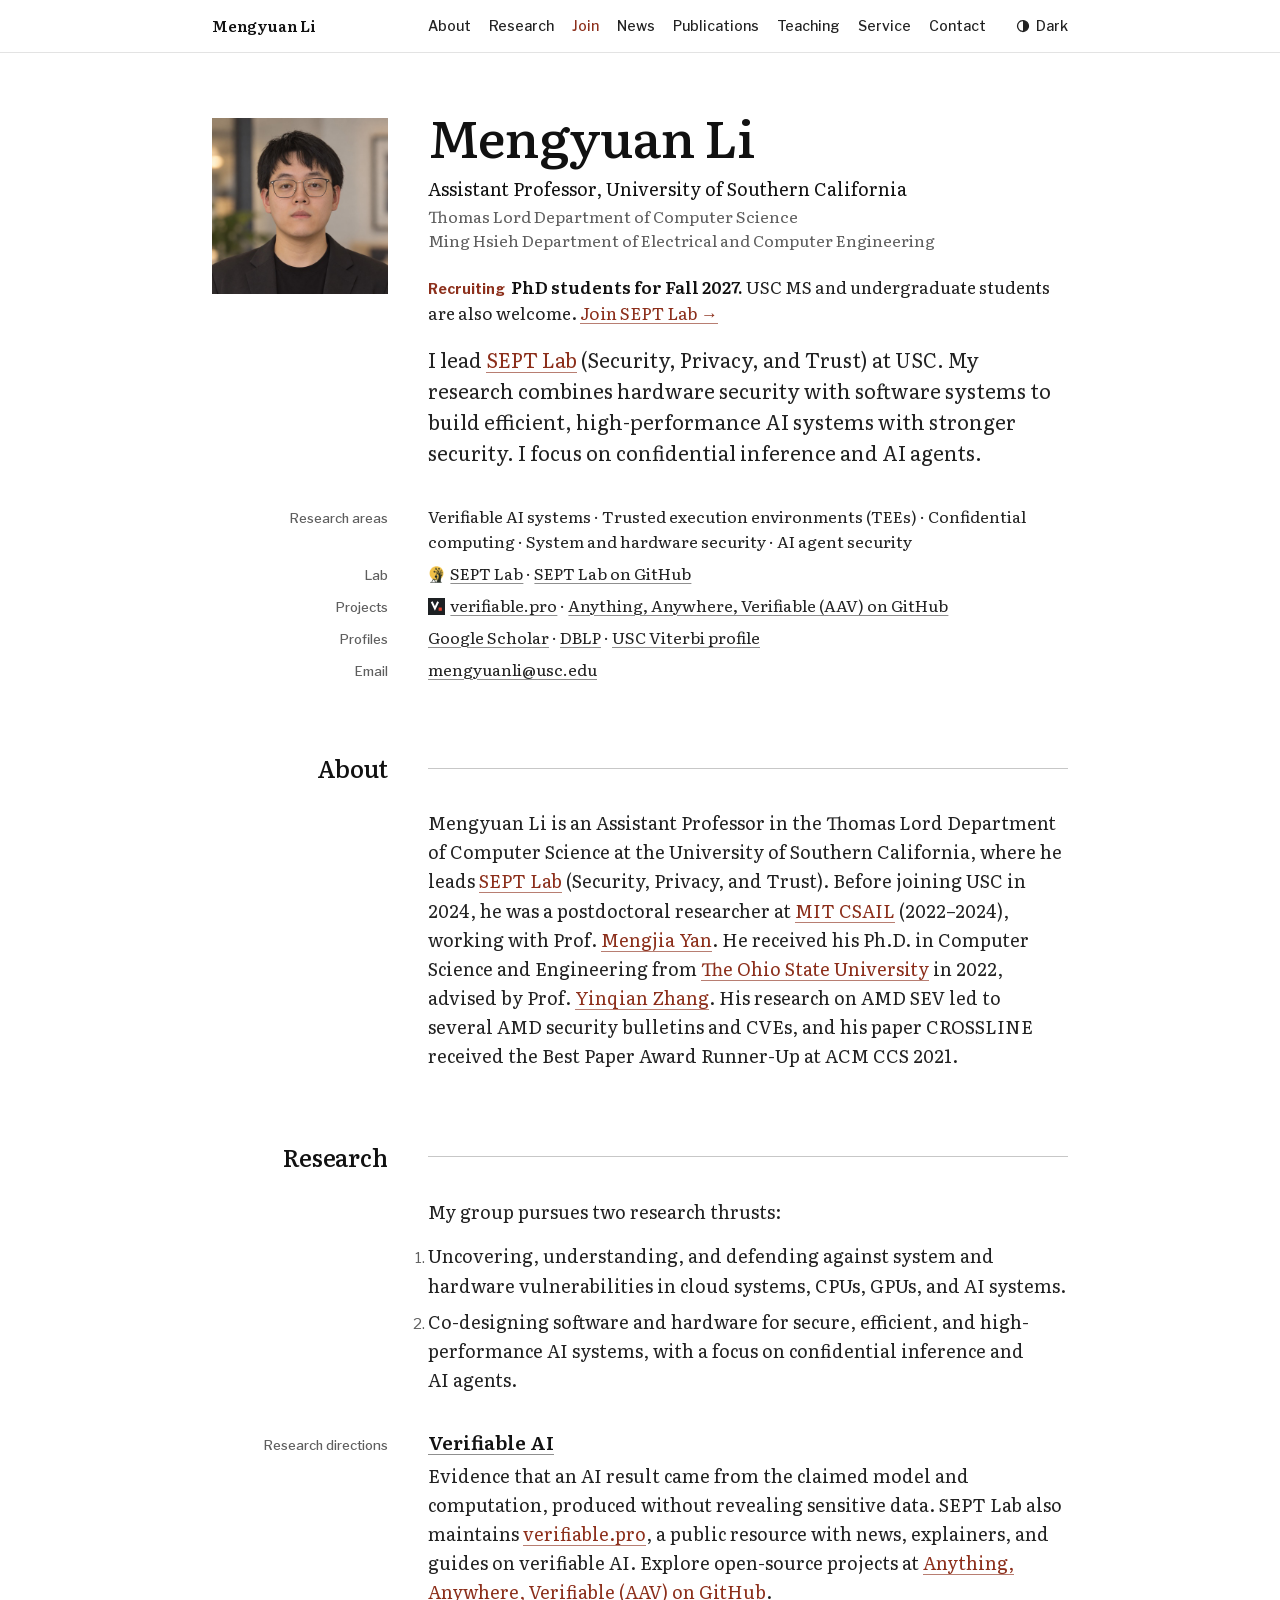
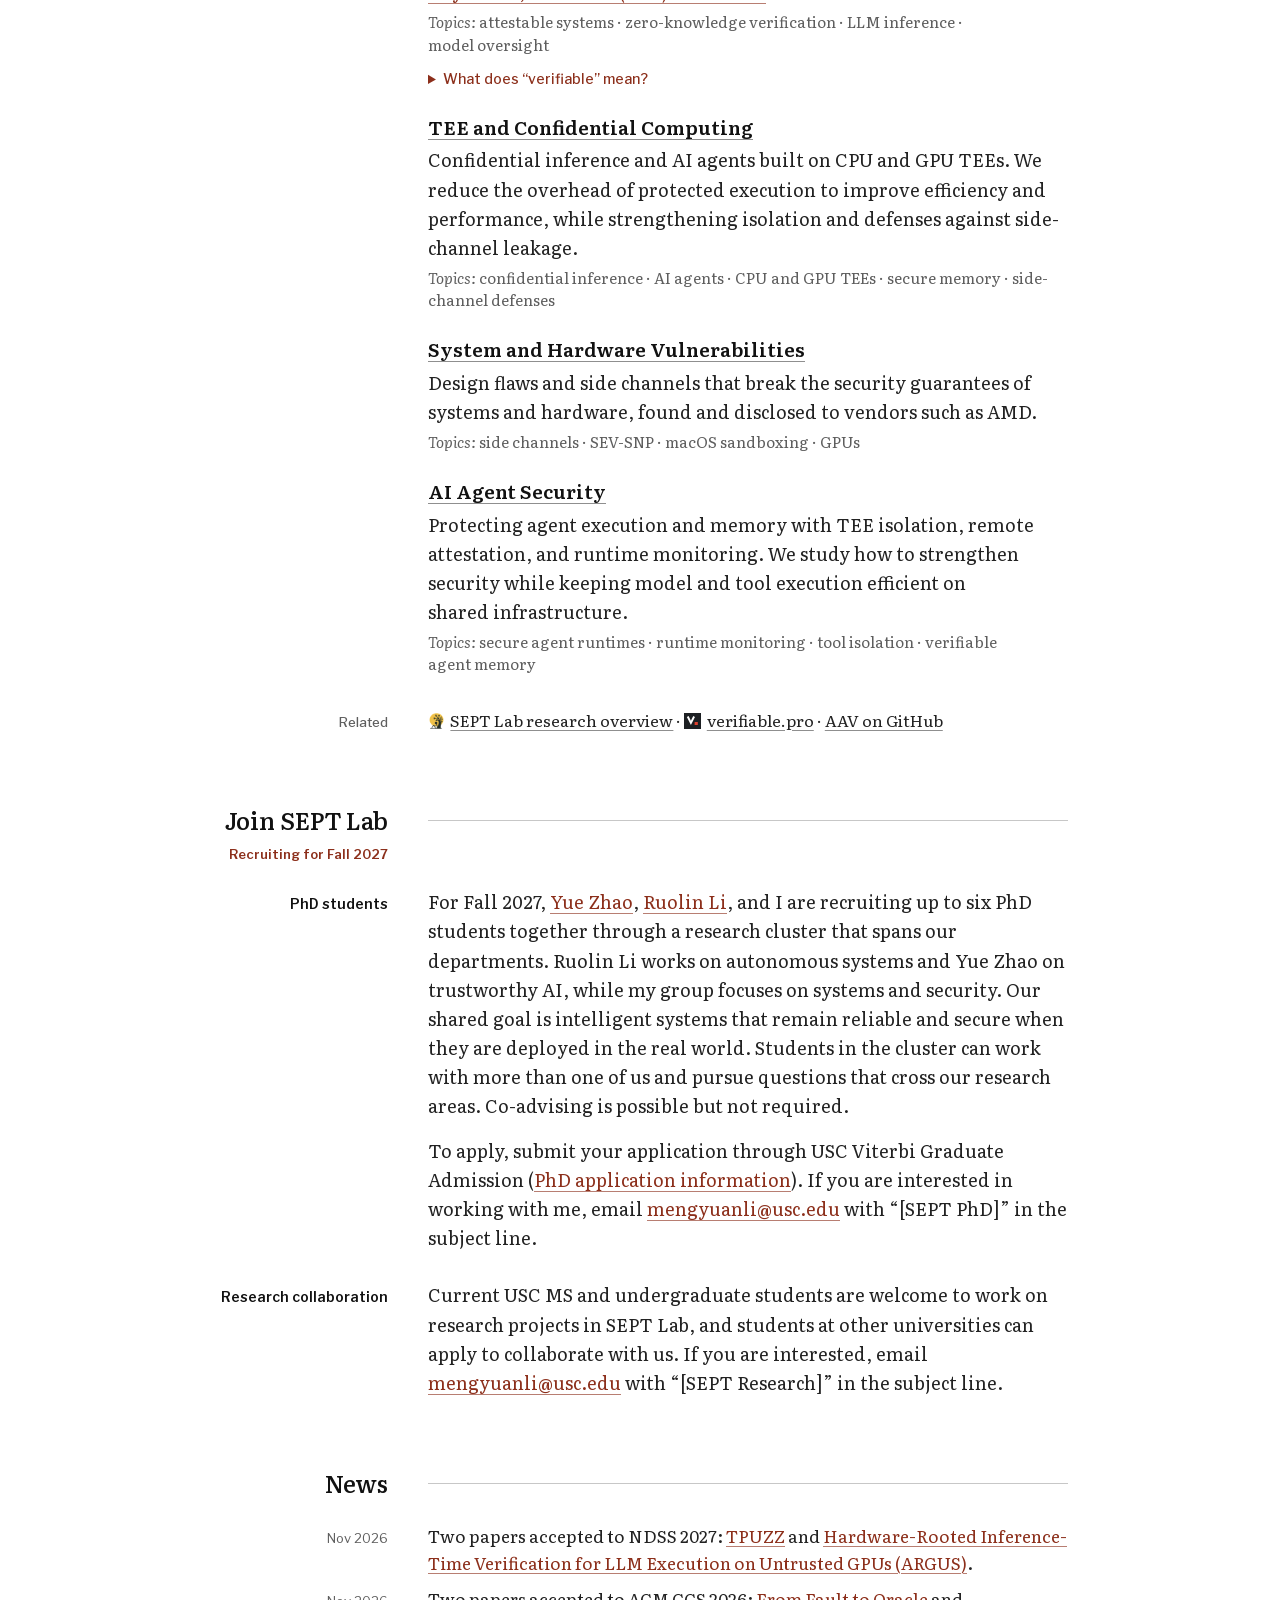
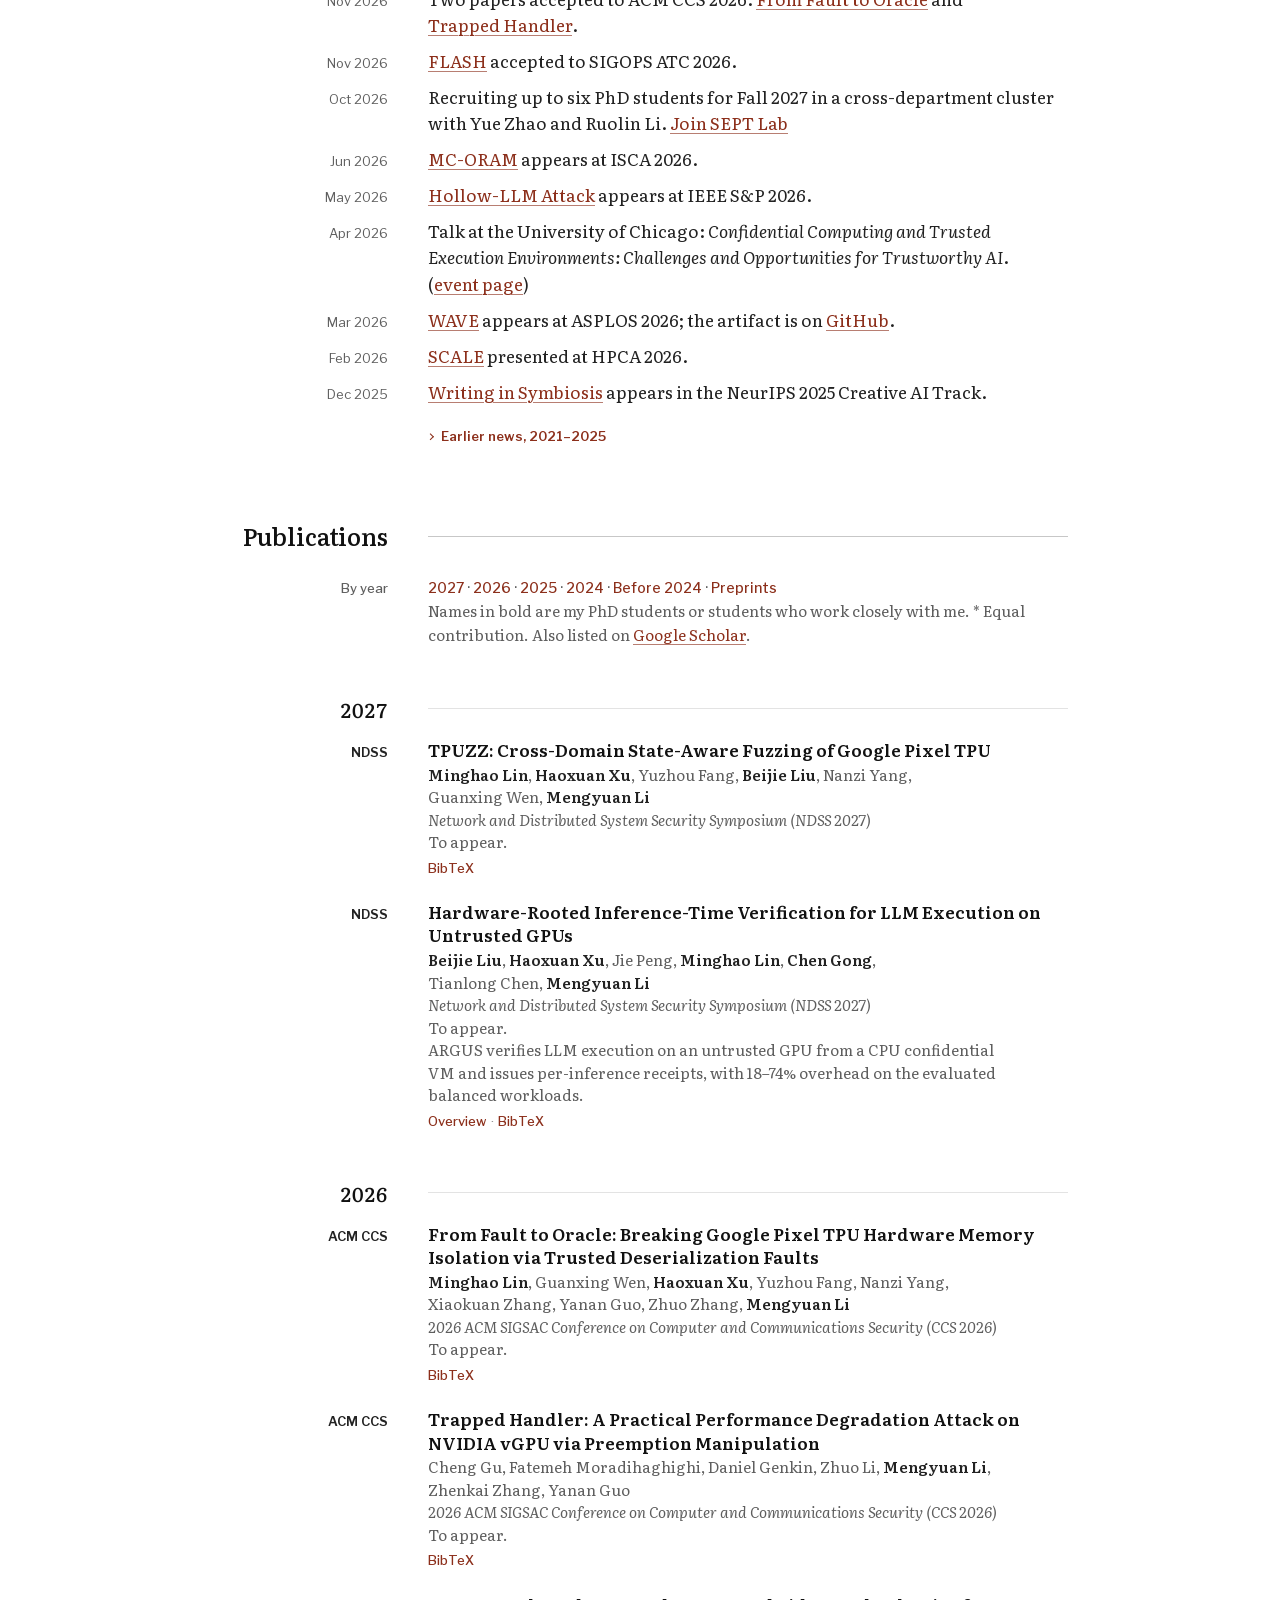
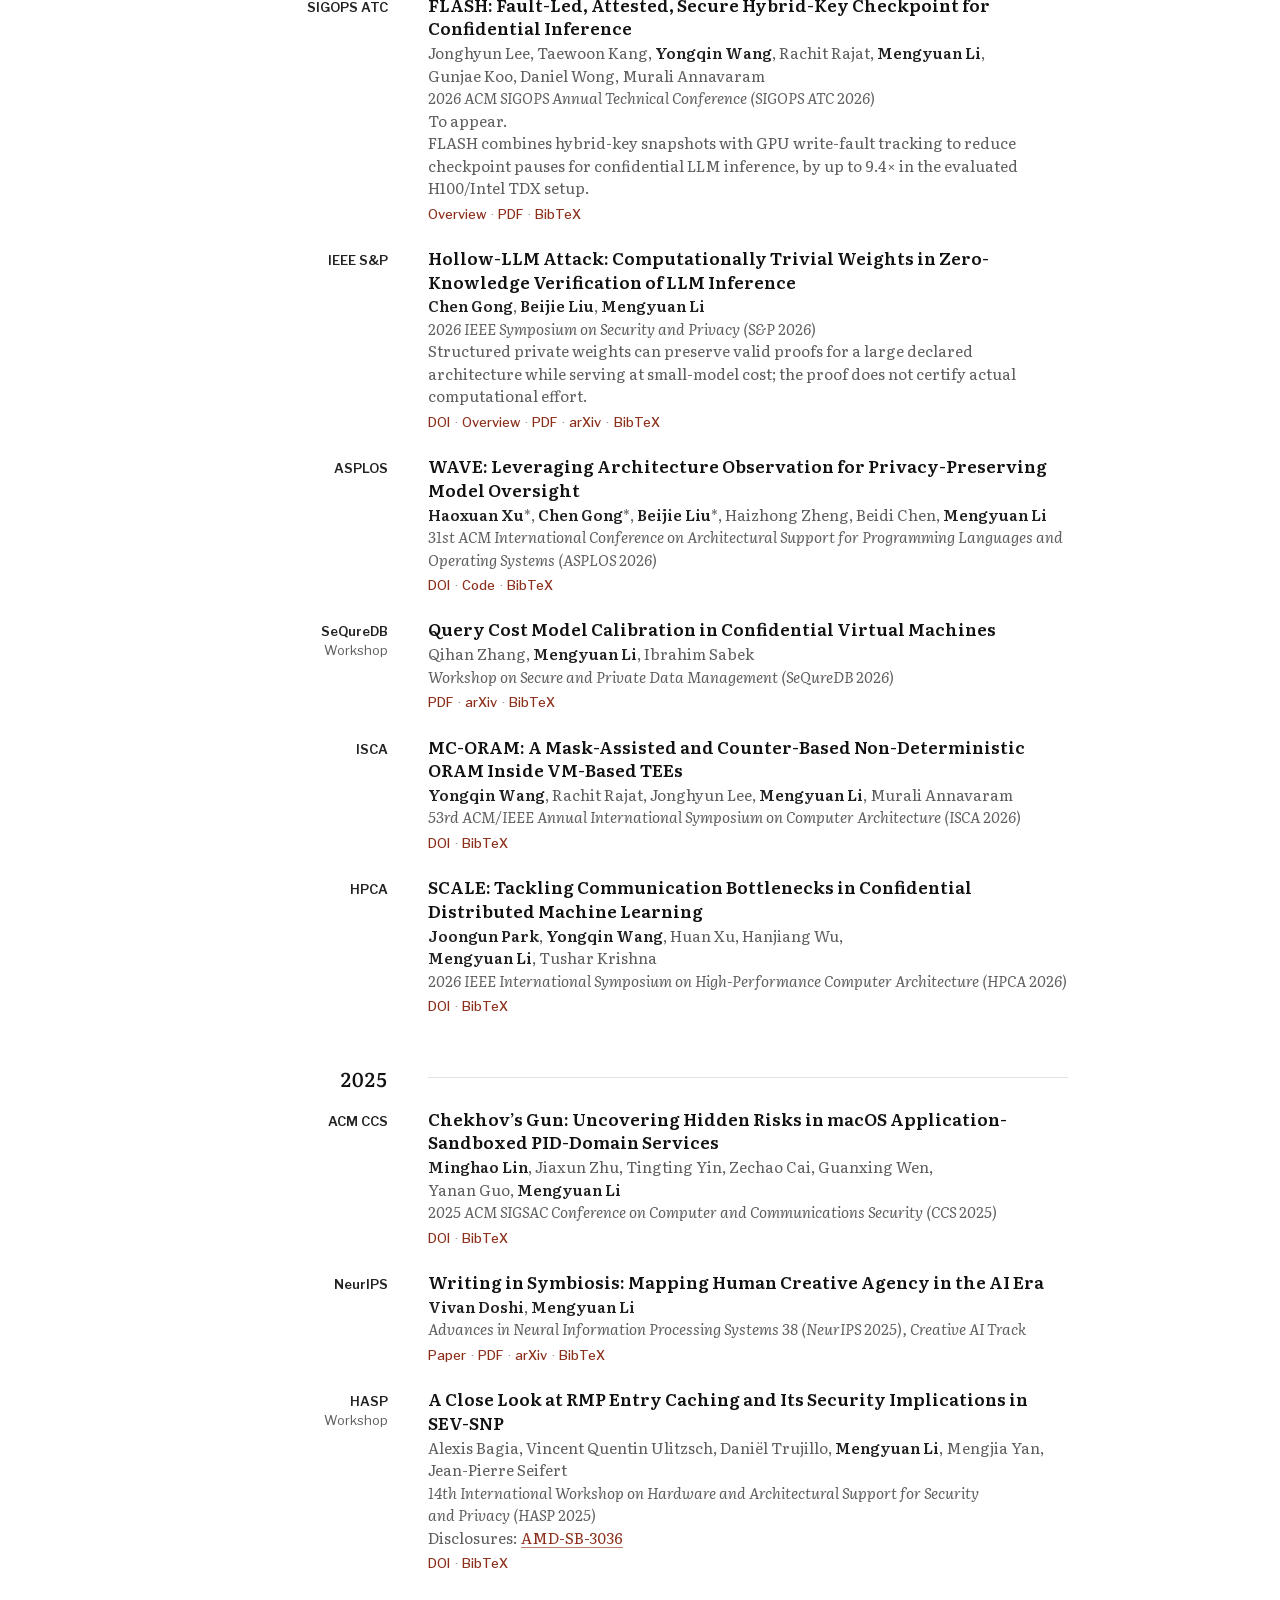
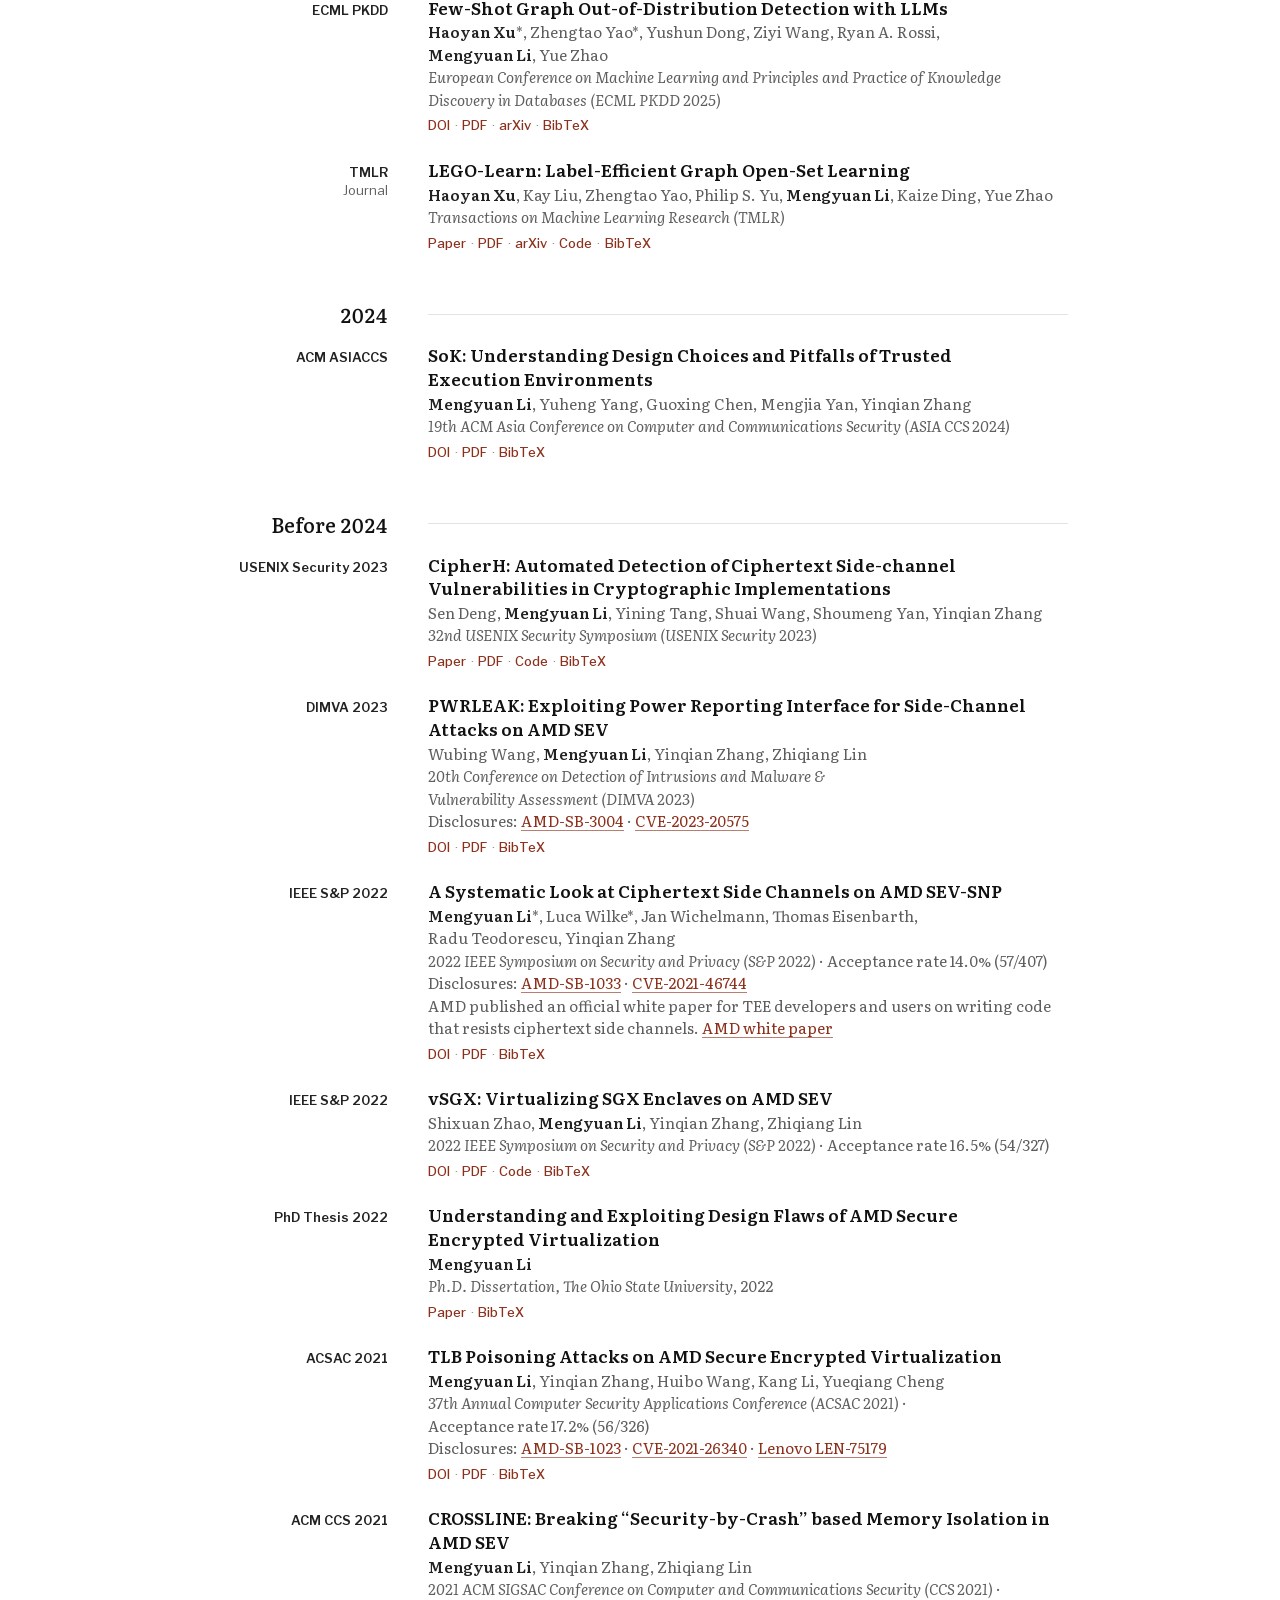
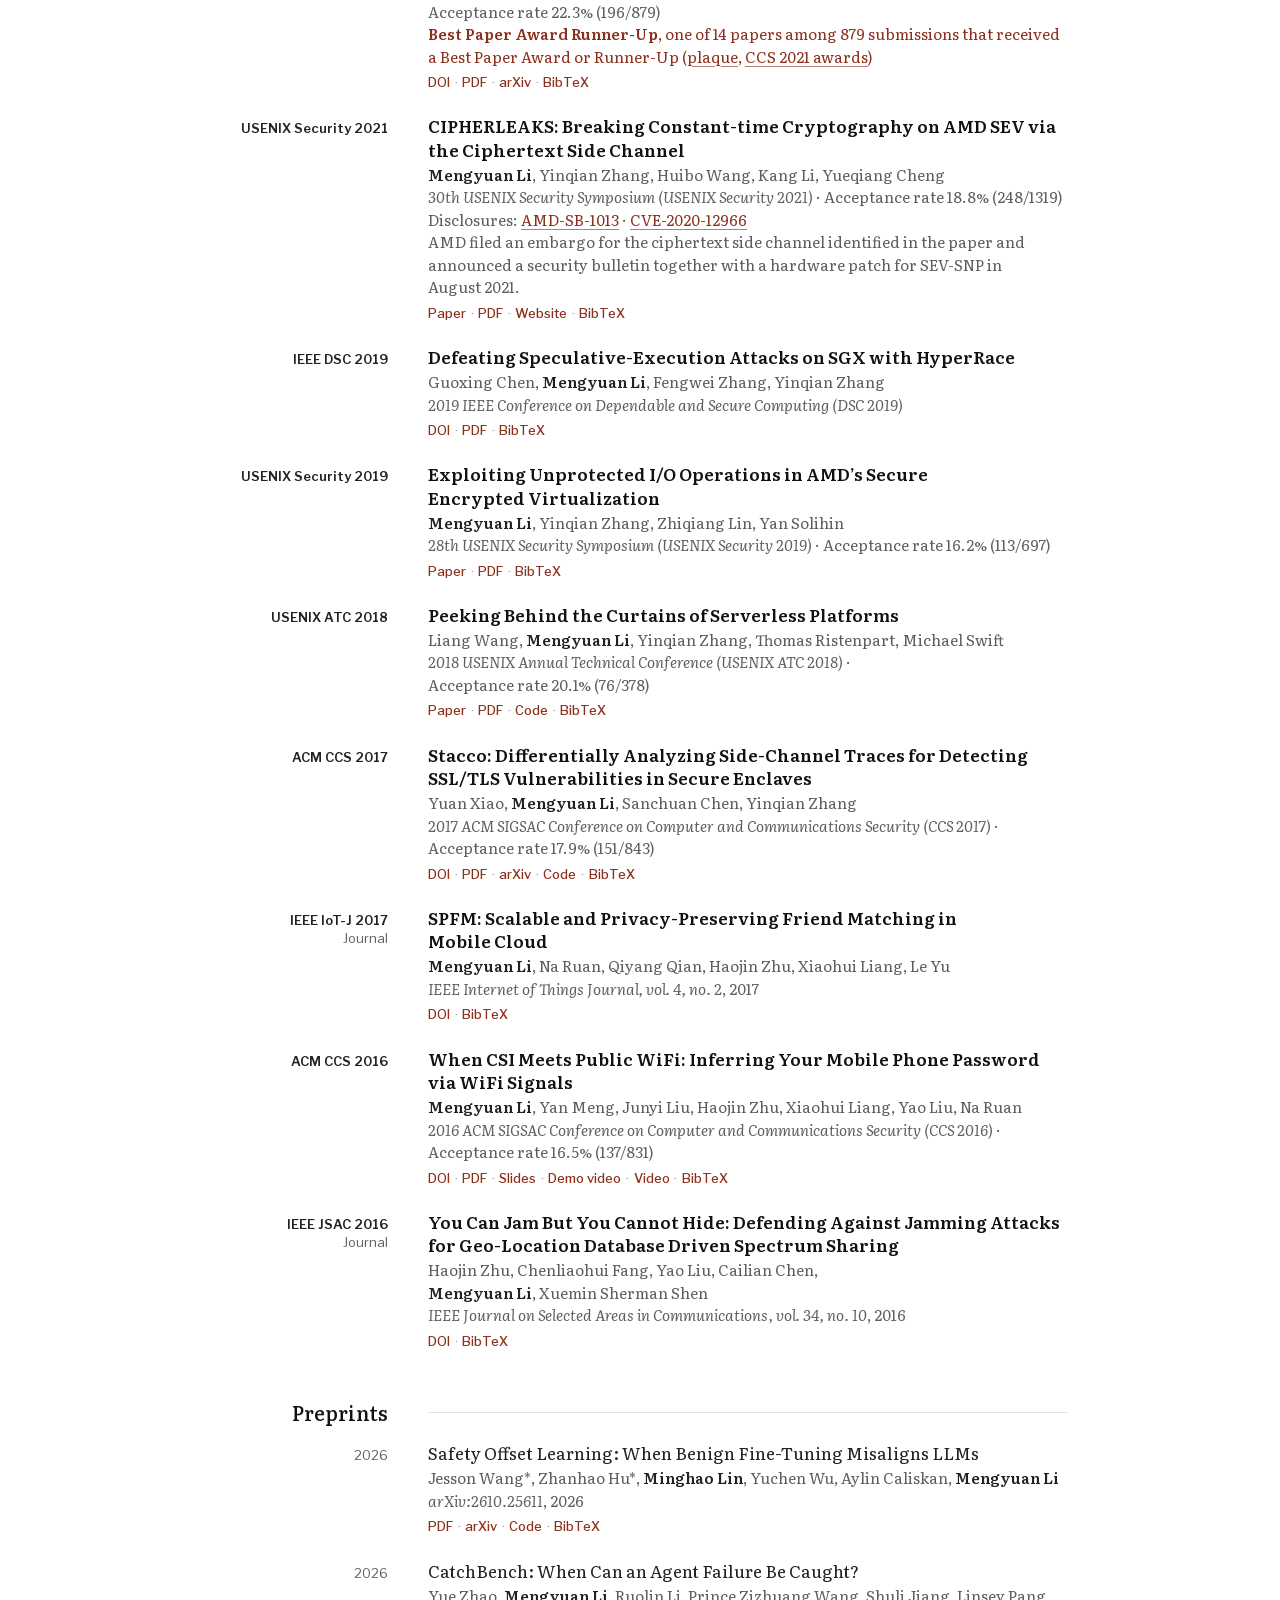
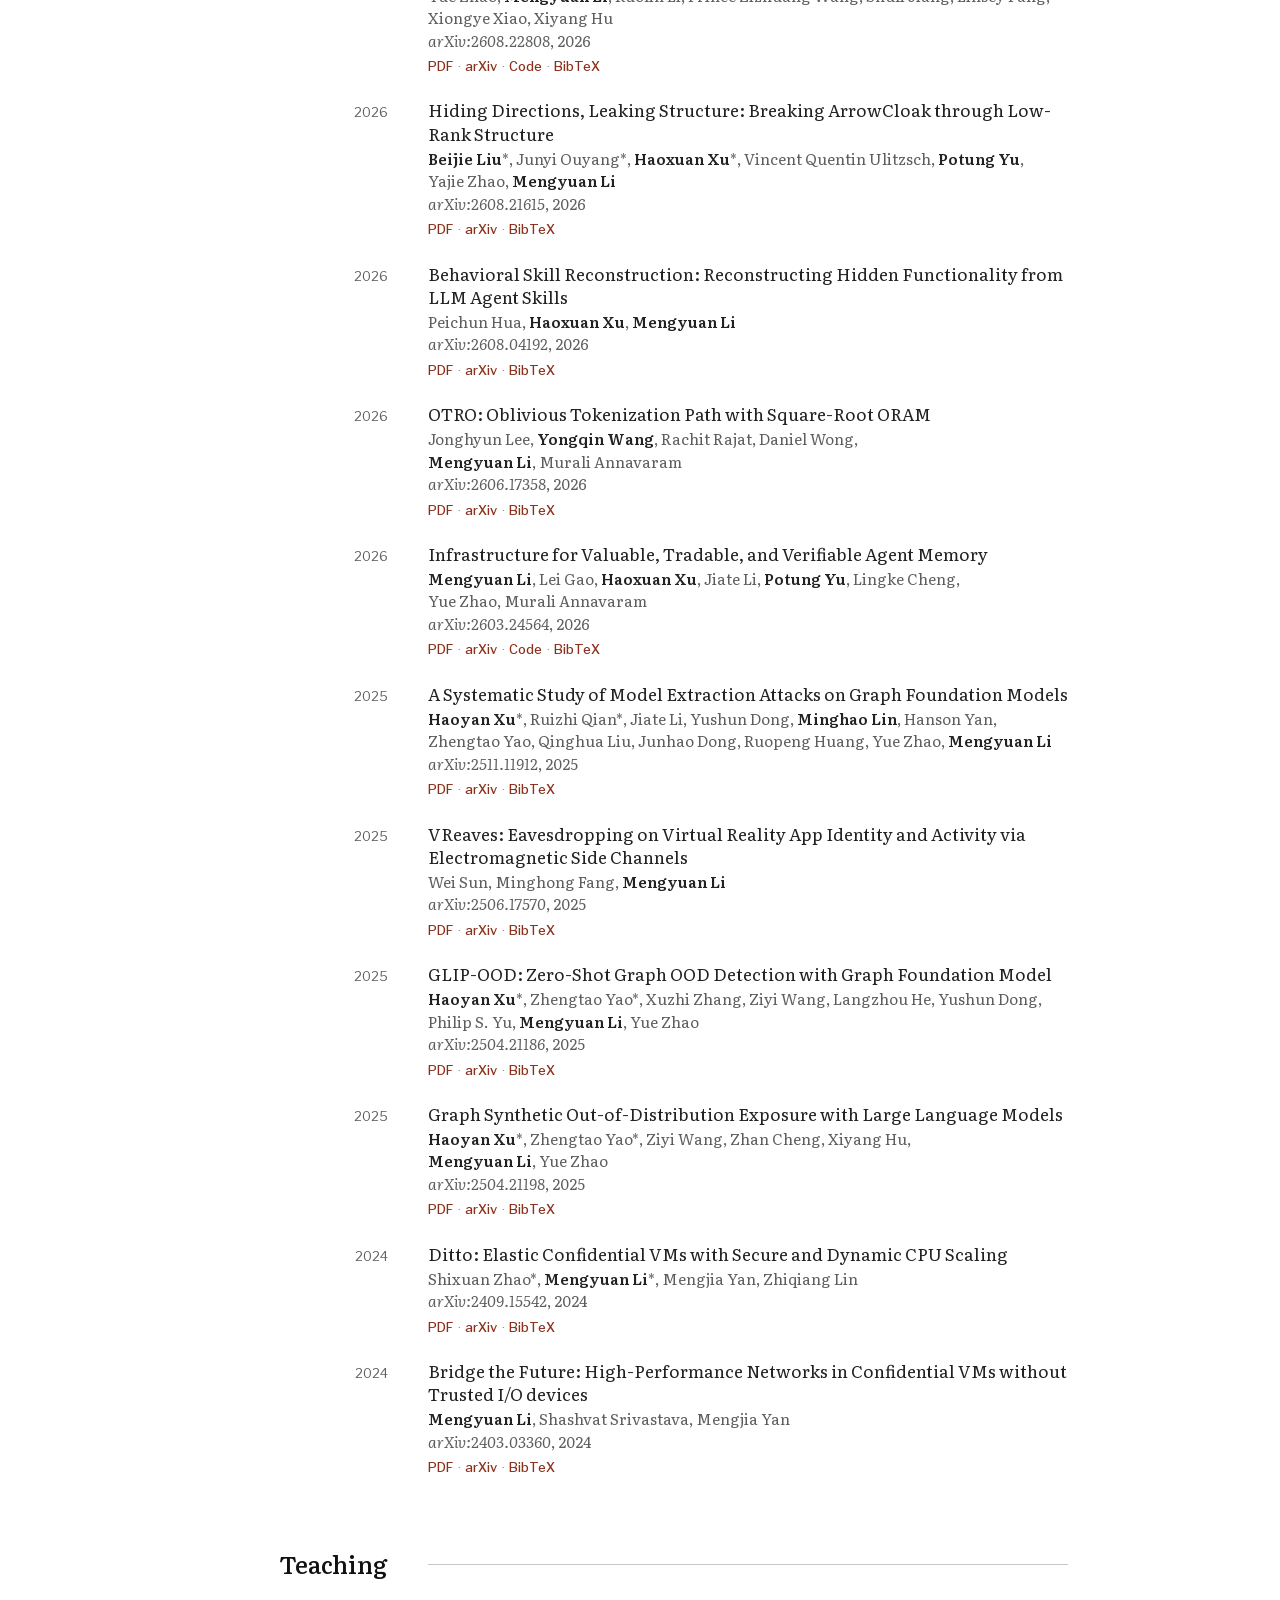
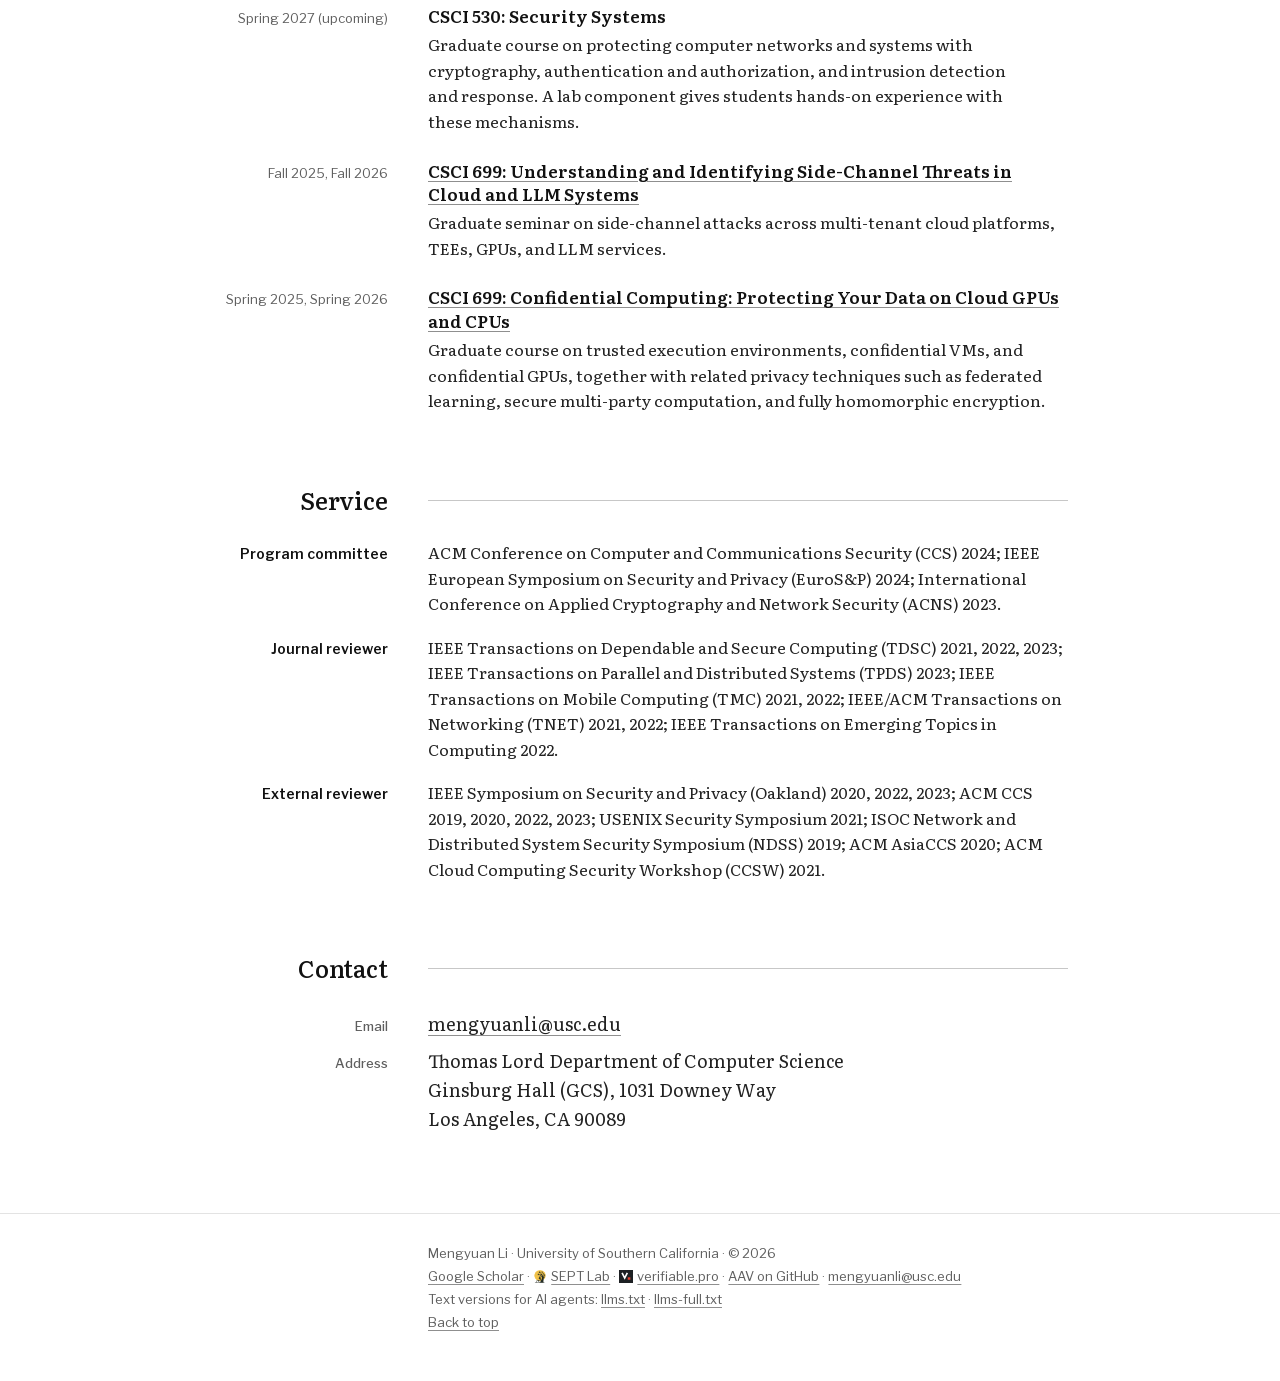
==== commit 2c86f702: "Focus confidential computing overview on efficient secure AI systems" ====
--- a/index.html
+++ b/index.html
@@ -4,7 +4,7 @@
 <meta charset="utf-8">
 <meta name="viewport" content="width=device-width, initial-scale=1">
 <title>Mengyuan Li | TEE, Confidential Computing, Verifiable AI, and AI Systems Security</title>
-<meta name="description" content="Mengyuan Li is an Assistant Professor of Computer Science at USC and leads SEPT Lab. Recruiting PhD students for Fall 2027. Research on verifiable AI systems, TEEs, confidential computing, system and hardware security, and AI agent security.">
+<meta name="description" content="Mengyuan Li is an Assistant Professor of Computer Science at USC and leads SEPT Lab. Recruiting PhD students for Fall 2027. Research on efficient, high-performance confidential inference and AI agents, verifiable AI, and system and hardware security.">
 <meta name="author" content="Mengyuan Li">
 <meta name="google-site-verification" content="zdhqFpA0oKjkjctPEFDgbejj96u3NkxTf8JfEv7Bwqs">
 <link rel="canonical" href="https://mengyuanli.com/">
@@ -17,7 +17,7 @@
 <meta property="og:type" content="profile">
 <meta property="og:site_name" content="Mengyuan Li">
 <meta property="og:title" content="Mengyuan Li | TEE, Confidential Computing, Verifiable AI, and AI Systems Security">
-<meta property="og:description" content="Assistant Professor of Computer Science at USC and lead of SEPT Lab, recruiting PhD students for Fall 2027. Research on verifiable AI systems, TEEs, confidential computing, system and hardware security, and AI agent security.">
+<meta property="og:description" content="Efficient, high-performance confidential inference and AI agents with stronger security. Mengyuan Li leads SEPT Lab at USC and is recruiting PhD students for Fall 2027.">
 <meta property="og:url" content="https://mengyuanli.com/">
 <meta property="og:image" content="https://mengyuanli.com/files/mengyuan-480.jpg">
 <meta property="og:image:width" content="480">
@@ -37,9 +37,9 @@
 <!-- BEGIN json-ld (generated) -->
 <script type="application/ld+json">
 {"@context":"https://schema.org","@graph":[
-{"@type":"ProfilePage","@id":"https://mengyuanli.com/#profilepage","url":"https://mengyuanli.com/","name":"Mengyuan Li | TEE, Confidential Computing, Verifiable AI, and AI Systems Security","inLanguage":"en","dateModified":"2026-11-06","mainEntity":{"@id":"https://mengyuanli.com/#person"},"isPartOf":{"@id":"https://mengyuanli.com/#website"},"relatedLink":["https://septlab.com/","https://verifiable.pro/"]},
+{"@type":"ProfilePage","@id":"https://mengyuanli.com/#profilepage","url":"https://mengyuanli.com/","name":"Mengyuan Li | TEE, Confidential Computing, Verifiable AI, and AI Systems Security","inLanguage":"en","dateModified":"2026-11-08","mainEntity":{"@id":"https://mengyuanli.com/#person"},"isPartOf":{"@id":"https://mengyuanli.com/#website"},"relatedLink":["https://septlab.com/","https://verifiable.pro/"]},
 {"@type":"WebSite","@id":"https://mengyuanli.com/#website","url":"https://mengyuanli.com/","name":"Mengyuan Li","inLanguage":"en","publisher":{"@id":"https://mengyuanli.com/#person"}},
-{"@type":"Person","@id":"https://mengyuanli.com/#person","name":"Mengyuan Li","givenName":"Mengyuan","familyName":"Li","url":"https://mengyuanli.com/","image":"https://mengyuanli.com/files/mengyuan-480.jpg","email":"mailto:mengyuanli@usc.edu","jobTitle":"Assistant Professor of Computer Science","description":"Assistant Professor of Computer Science at the University of Southern California and leader of SEPT Lab (Security, Privacy, and Trust). Research on verifiable AI systems, trusted execution environments and confidential computing, system and hardware security including side channels, and AI agent security.","worksFor":{"@id":"https://mengyuanli.com/#usc"},"affiliation":[{"@id":"https://mengyuanli.com/#usc-cs"},{"@id":"https://mengyuanli.com/#usc-ece"},{"@id":"https://septlab.com/#lab"}],"memberOf":{"@id":"https://septlab.com/#lab"},"alumniOf":[{"@type":"CollegeOrUniversity","name":"The Ohio State University","url":"https://www.osu.edu/"}],"knowsAbout":["Verifiable AI systems","Trusted execution environments (TEEs)","Confidential computing","AMD SEV-SNP","Intel SGX","Confidential VMs","Confidential GPUs","Zero-knowledge verification of LLM inference","Side-channel attacks","System and hardware security","Cloud security","AI systems security","AI agent security"],"award":["Best Paper Award Runner-Up, ACM CCS 2021 (CROSSLINE)"],"sameAs":["https://scholar.google.com/citations?user=cgjqyuoAAAAJ","https://dblp.org/pid/157/4437-4.html","https://viterbi.usc.edu/directory/faculty/Li/Mengyuan","https://github.com/Mengyuan-L","https://septlab.com/people.html#person-mengyuan-li"],"workLocation":{"@type":"Place","name":"Ginsburg Hall (GCS), University of Southern California","address":{"@type":"PostalAddress","streetAddress":"1031 Downey Way","addressLocality":"Los Angeles","addressRegion":"CA","postalCode":"90089","addressCountry":"US"}}},
+{"@type":"Person","@id":"https://mengyuanli.com/#person","name":"Mengyuan Li","givenName":"Mengyuan","familyName":"Li","url":"https://mengyuanli.com/","image":"https://mengyuanli.com/files/mengyuan-480.jpg","email":"mailto:mengyuanli@usc.edu","jobTitle":"Assistant Professor of Computer Science","description":"Assistant Professor of Computer Science at the University of Southern California and leader of SEPT Lab (Security, Privacy, and Trust). Research on efficient, high-performance AI systems with stronger security, focusing on confidential inference and AI agents, alongside verifiable AI and system and hardware security.","worksFor":{"@id":"https://mengyuanli.com/#usc"},"affiliation":[{"@id":"https://mengyuanli.com/#usc-cs"},{"@id":"https://mengyuanli.com/#usc-ece"},{"@id":"https://septlab.com/#lab"}],"memberOf":{"@id":"https://septlab.com/#lab"},"alumniOf":[{"@type":"CollegeOrUniversity","name":"The Ohio State University","url":"https://www.osu.edu/"}],"knowsAbout":["Verifiable AI systems","Trusted execution environments (TEEs)","Confidential computing","AMD SEV-SNP","Intel SGX","Confidential VMs","Confidential GPUs","Zero-knowledge verification of LLM inference","Side-channel attacks","System and hardware security","Cloud security","AI systems security","AI agent security","Confidential inference","High-performance AI systems","Secure AI agent runtimes"],"award":["Best Paper Award Runner-Up, ACM CCS 2021 (CROSSLINE)"],"sameAs":["https://scholar.google.com/citations?user=cgjqyuoAAAAJ","https://dblp.org/pid/157/4437-4.html","https://viterbi.usc.edu/directory/faculty/Li/Mengyuan","https://github.com/Mengyuan-L","https://septlab.com/people.html#person-mengyuan-li"],"workLocation":{"@type":"Place","name":"Ginsburg Hall (GCS), University of Southern California","address":{"@type":"PostalAddress","streetAddress":"1031 Downey Way","addressLocality":"Los Angeles","addressRegion":"CA","postalCode":"90089","addressCountry":"US"}}},
 {"@type":"CollegeOrUniversity","@id":"https://mengyuanli.com/#usc","name":"University of Southern California","url":"https://www.usc.edu/"},
 {"@type":"Organization","@id":"https://mengyuanli.com/#usc-cs","name":"Thomas Lord Department of Computer Science","url":"https://www.cs.usc.edu/","parentOrganization":{"@id":"https://mengyuanli.com/#usc"}},
 {"@type":"Organization","@id":"https://mengyuanli.com/#usc-ece","name":"Ming Hsieh Department of Electrical and Computer Engineering","url":"https://minghsiehece.usc.edu/","parentOrganization":{"@id":"https://mengyuanli.com/#usc"}},
@@ -129,7 +129,7 @@
       <a href="https://minghsiehece.usc.edu/">Ming Hsieh Department of Electrical and Computer Engineering</a></p>
   </div>
   <p class="recruit"><span class="recruit-label">Recruiting</span> <strong>PhD students for Fall 2027.</strong> USC MS and undergraduate students are also welcome. <a href="#join">Join SEPT Lab<span aria-hidden="true">&nbsp;→</span></a></p>
-  <p class="lede">I lead <a href="https://septlab.com/">SEPT Lab</a> (Security, Privacy, and Trust) at USC. My research builds trustworthy computing environments by integrating hardware security mechanisms with software systems, so that data and computation stay protected on platforms from personal devices to cloud AI systems.</p>
+  <p class="lede">I lead <a href="https://septlab.com/">SEPT Lab</a> (Security, Privacy, and Trust) at USC. My research combines hardware security with software systems to build efficient, high-performance AI systems with stronger security. I focus on confidential inference and AI agents.</p>
   <dl class="facts">
     <div class="m"><dt class="side">Research areas</dt>
       <dd>Verifiable AI systems&nbsp;· Trusted execution environments (TEEs)&nbsp;· Confidential computing&nbsp;· System and hardware security&nbsp;· AI agent security</dd></div>
@@ -157,7 +157,7 @@
     <p>My group pursues two research thrusts:</p>
     <ol class="thrusts">
       <li>Uncovering, understanding, and defending against system and hardware vulnerabilities in cloud systems, CPUs, GPUs, and AI systems.</li>
-      <li>Co-designing software and hardware for secure and efficient AI systems.</li>
+      <li>Co-designing software and hardware for secure, efficient, and high-performance AI systems, with a focus on confidential inference and AI agents.</li>
     </ol>
   </div>
   <div class="m dirs-row"><span class="side">Research directions</span>
@@ -171,14 +171,14 @@
           <p>The evidence applies to those claims under stated trust assumptions; it does not by itself prove that an AI answer is correct. Explore the <a href="https://verifiable.pro/topics/">verification stack at verifiable.pro</a> for the different claims each layer supports.</p>
         </details></li>
       <li><h3><a href="tee-confidential-computing.html">TEE and Confidential Computing</a></h3>
-        <p>Practical hardware-isolated execution: efficient and secure TEE-based systems for cloud and AI workloads, from oblivious memory inside VM-based TEEs to confidential multi-GPU machine learning.</p>
-        <p class="topics"><i>Topics:</i> <span class="nw">AMD SEV-SNP</span>&nbsp;· Intel SGX&nbsp;· confidential VMs and GPUs&nbsp;· ORAM</p></li>
+        <p>Confidential inference and AI agents built on CPU and GPU TEEs. We reduce the overhead of protected execution to improve efficiency and performance, while strengthening isolation and defenses against side-channel leakage.</p>
+        <p class="topics"><i>Topics:</i> confidential inference&nbsp;· AI agents&nbsp;· CPU and GPU TEEs&nbsp;· secure memory&nbsp;· side-channel defenses</p></li>
       <li><h3><a href="tee-confidential-computing.html#attacks">System and Hardware Vulnerabilities</a></h3>
         <p>Design flaws and side channels that break the security guarantees of systems and hardware, found and disclosed to vendors such as AMD.</p>
         <p class="topics"><i>Topics:</i> side channels&nbsp;· <span class="nw">SEV-SNP</span>&nbsp;· macOS sandboxing&nbsp;· GPUs</p></li>
       <li><h3><a href="ai-agent-security.html">AI Agent Security</a></h3>
-        <p>Observing and protecting agent execution with TEEs and runtime monitoring, so that agents can be trusted with sensitive data on shared infrastructure.</p>
-        <p class="topics"><i>Topics:</i> runtime monitoring&nbsp;· tool isolation&nbsp;· agent memory</p></li>
+        <p>Protecting agent execution and memory with TEE isolation, remote attestation, and runtime monitoring. We study how to strengthen security while keeping model and tool execution efficient on shared infrastructure.</p>
+        <p class="topics"><i>Topics:</i> secure agent runtimes&nbsp;· runtime monitoring&nbsp;· tool isolation&nbsp;· verifiable agent memory</p></li>
     </ul></div>
   <div class="m related"><span class="side">Related</span>
     <p><a href="https://septlab.com/research.html"><img class="site-icon" src="assets/img/sept-lab.png" alt="" width="16" height="16">SEPT Lab research overview</a>&nbsp;· <a href="https://verifiable.pro/"><img class="site-icon" src="assets/img/verifiable-pro.svg" alt="" width="16" height="16">verifiable.pro</a>&nbsp;· <a href="https://github.com/Anything-Anywhere-Verifiable" aria-label="Anything, Anywhere, Verifiable (AAV) on GitHub">AAV on GitHub</a></p></div>
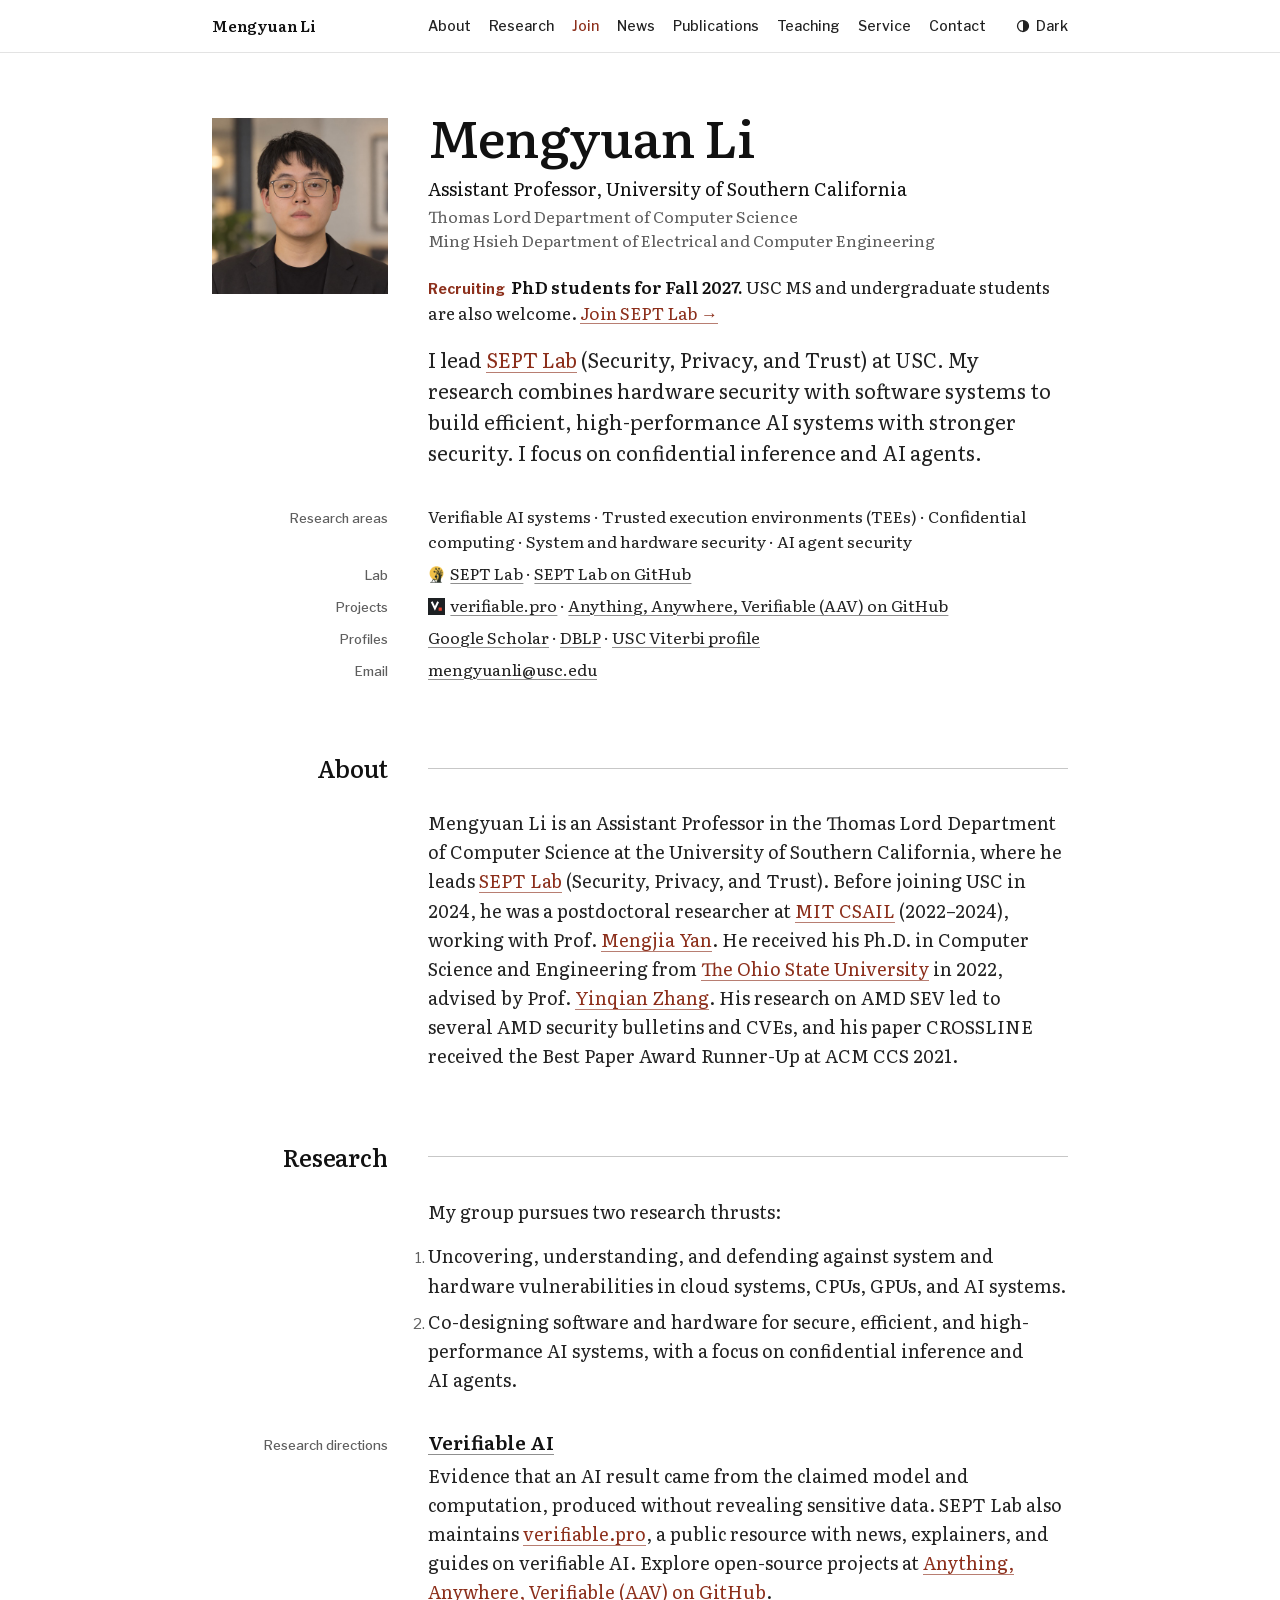
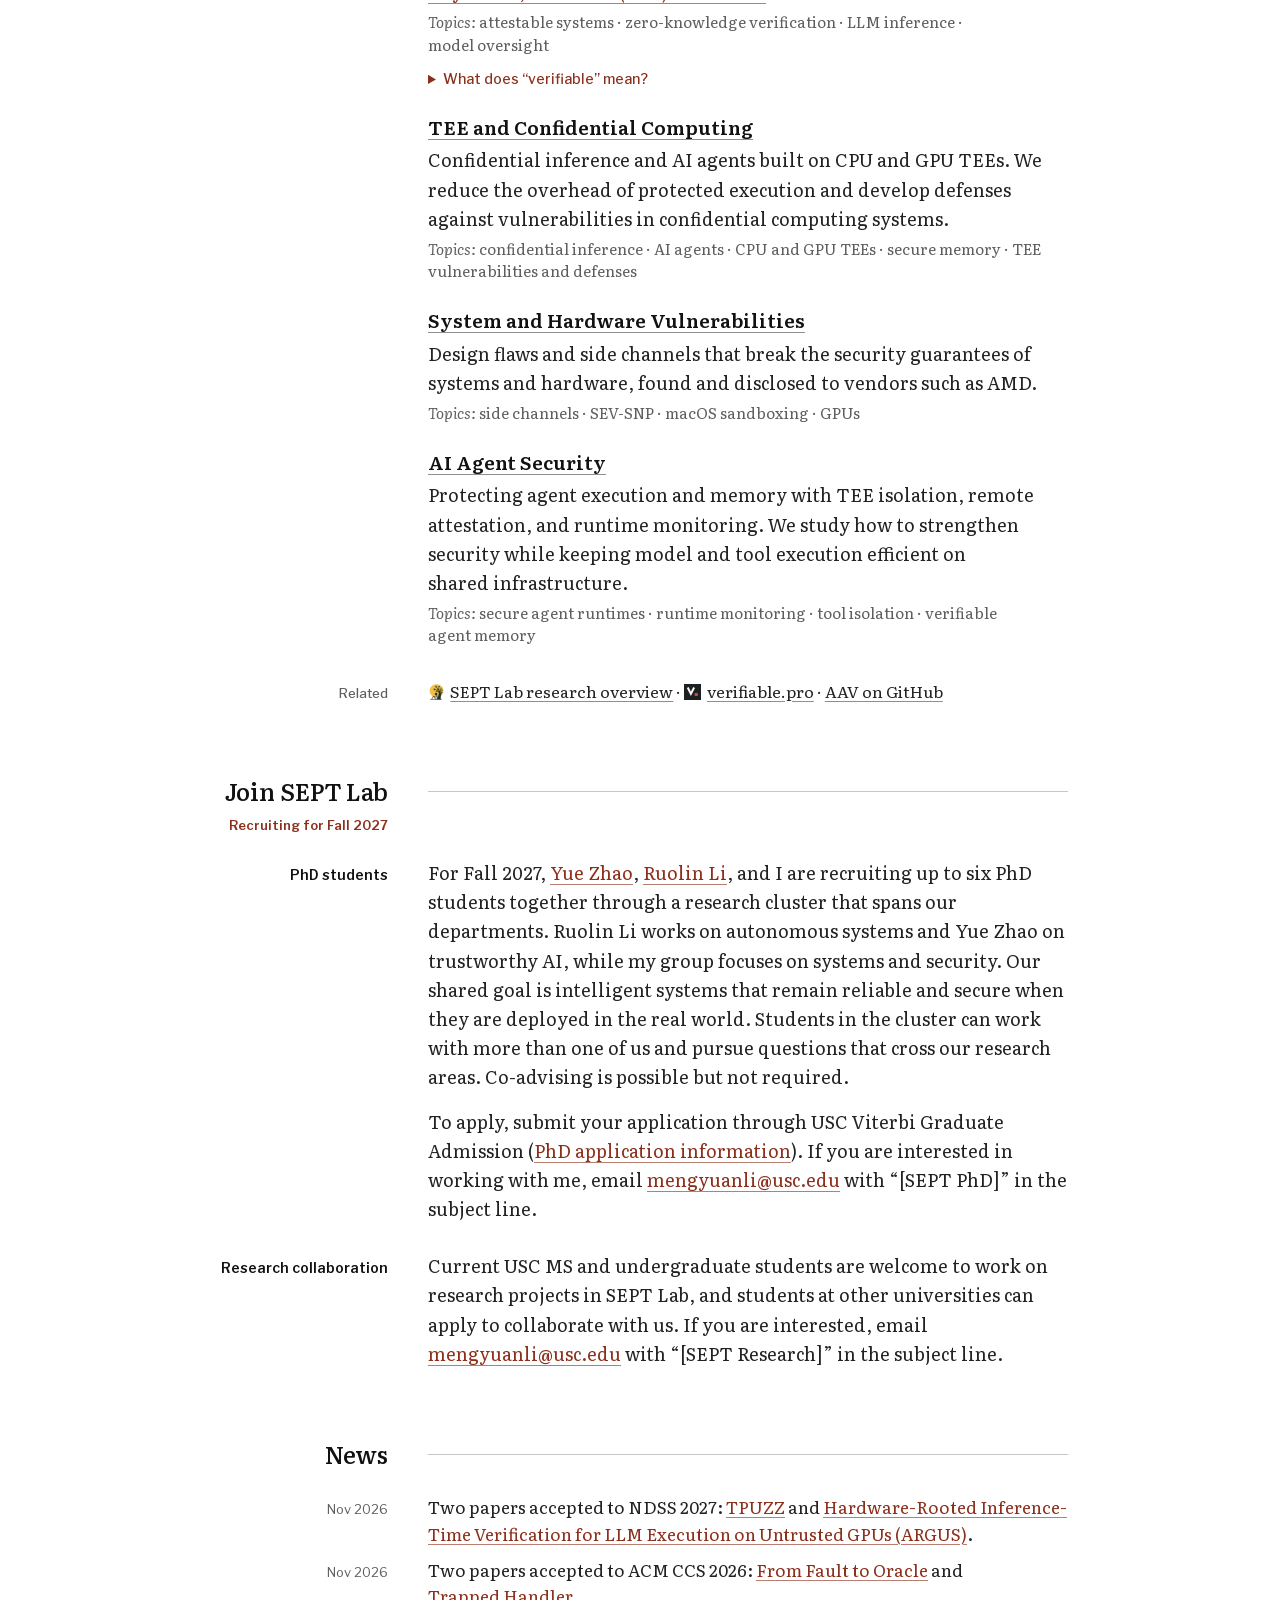
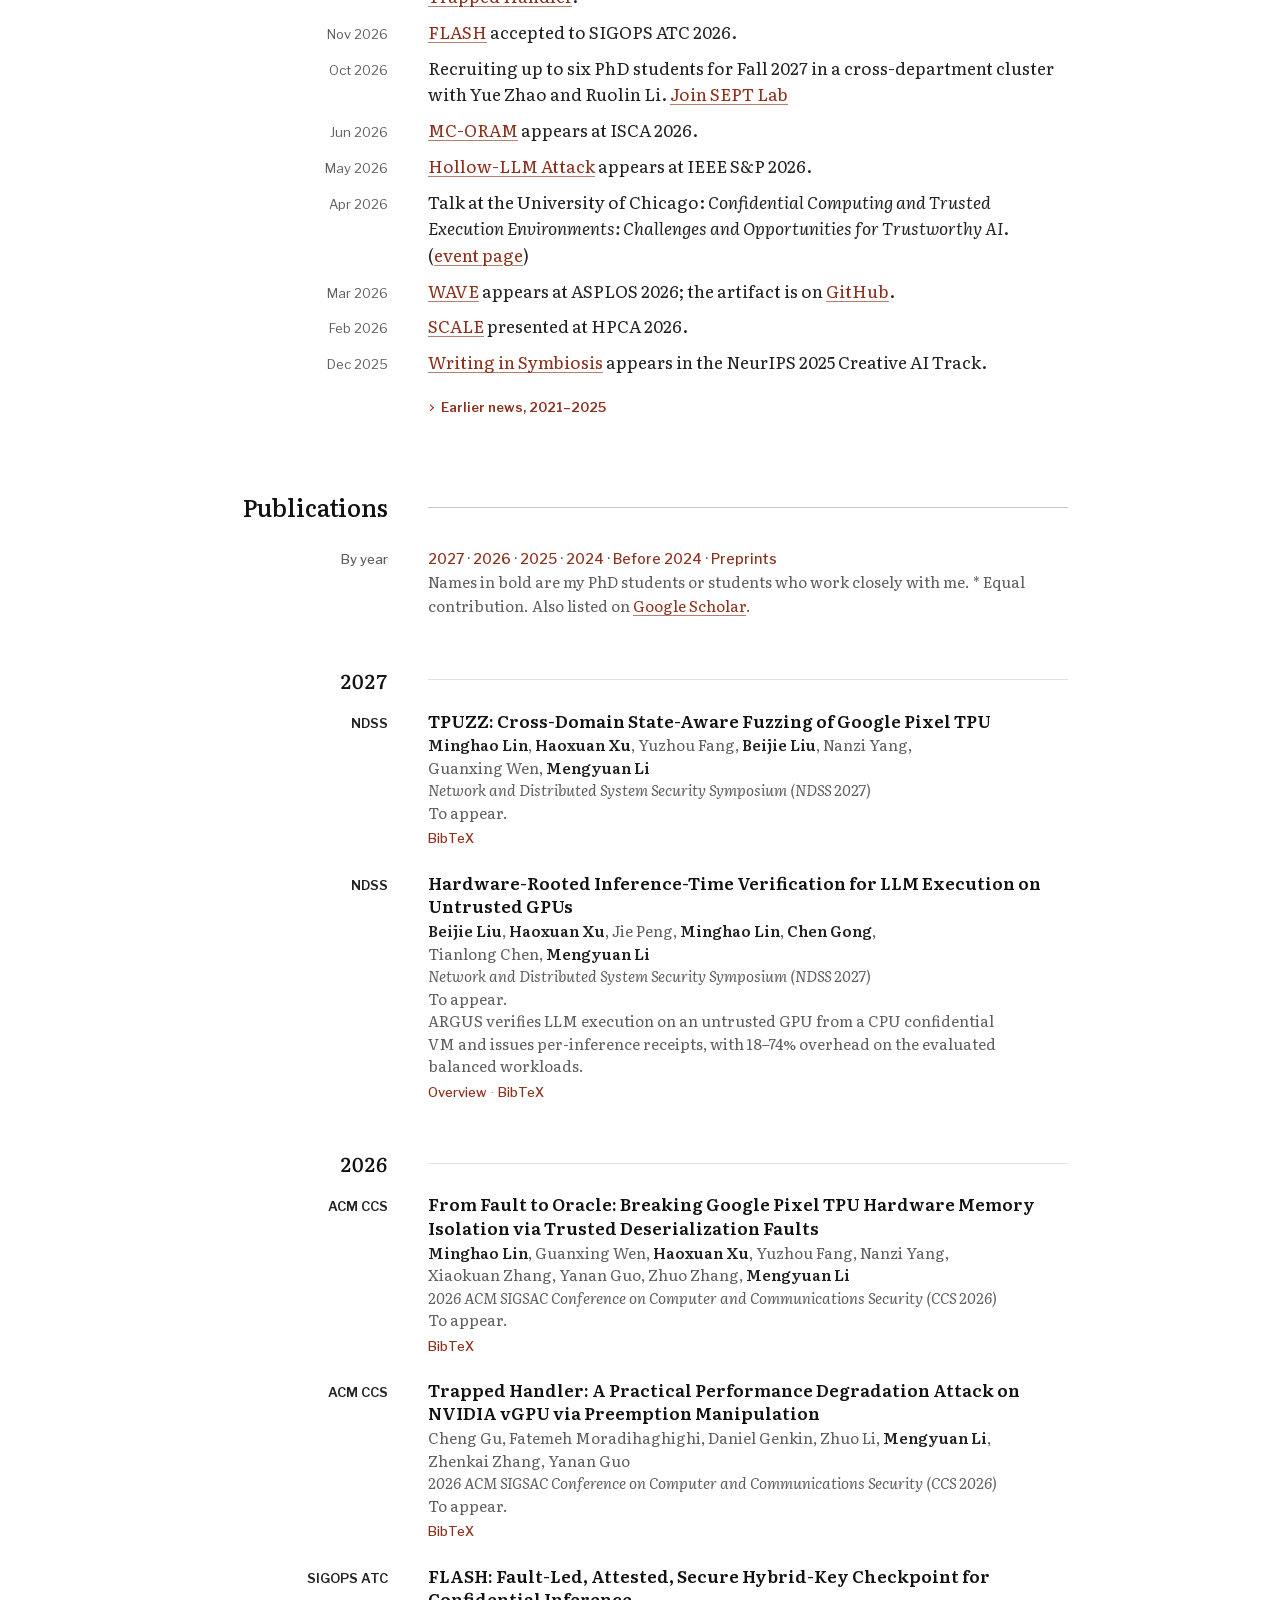
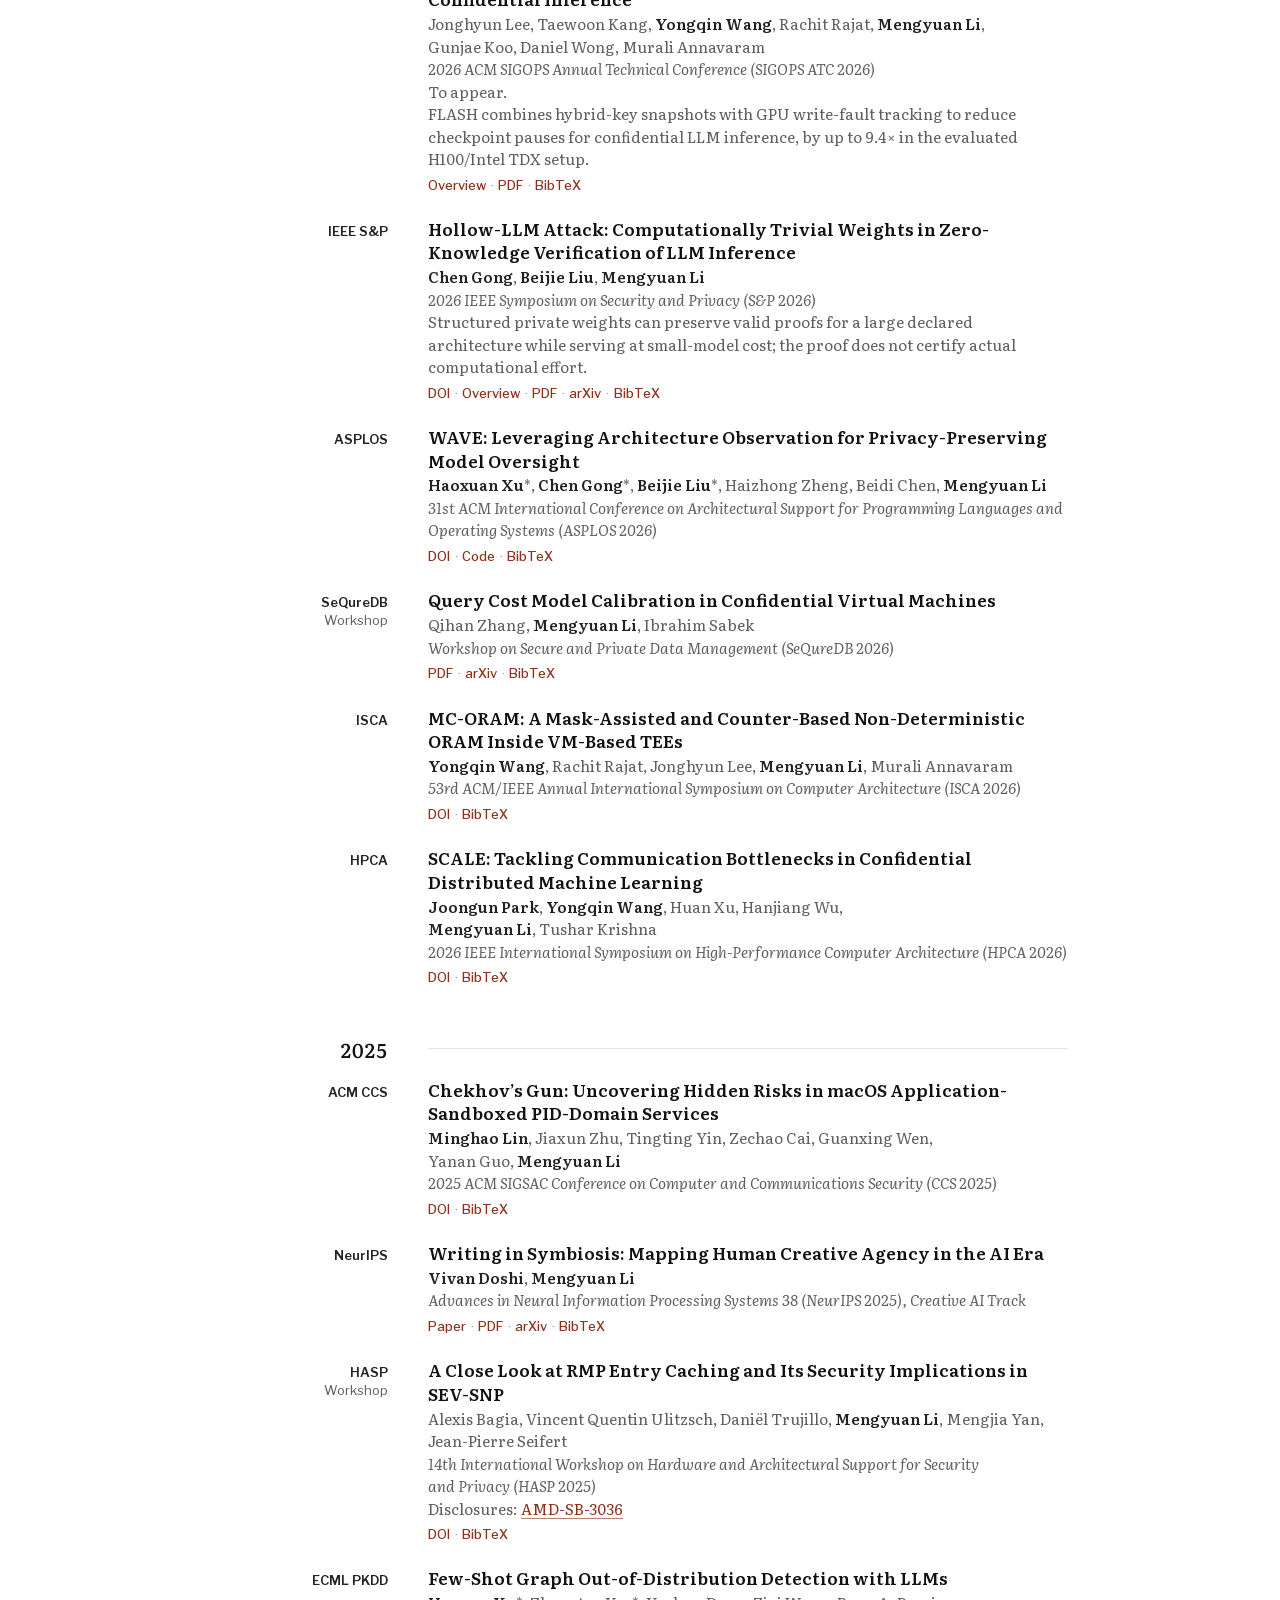
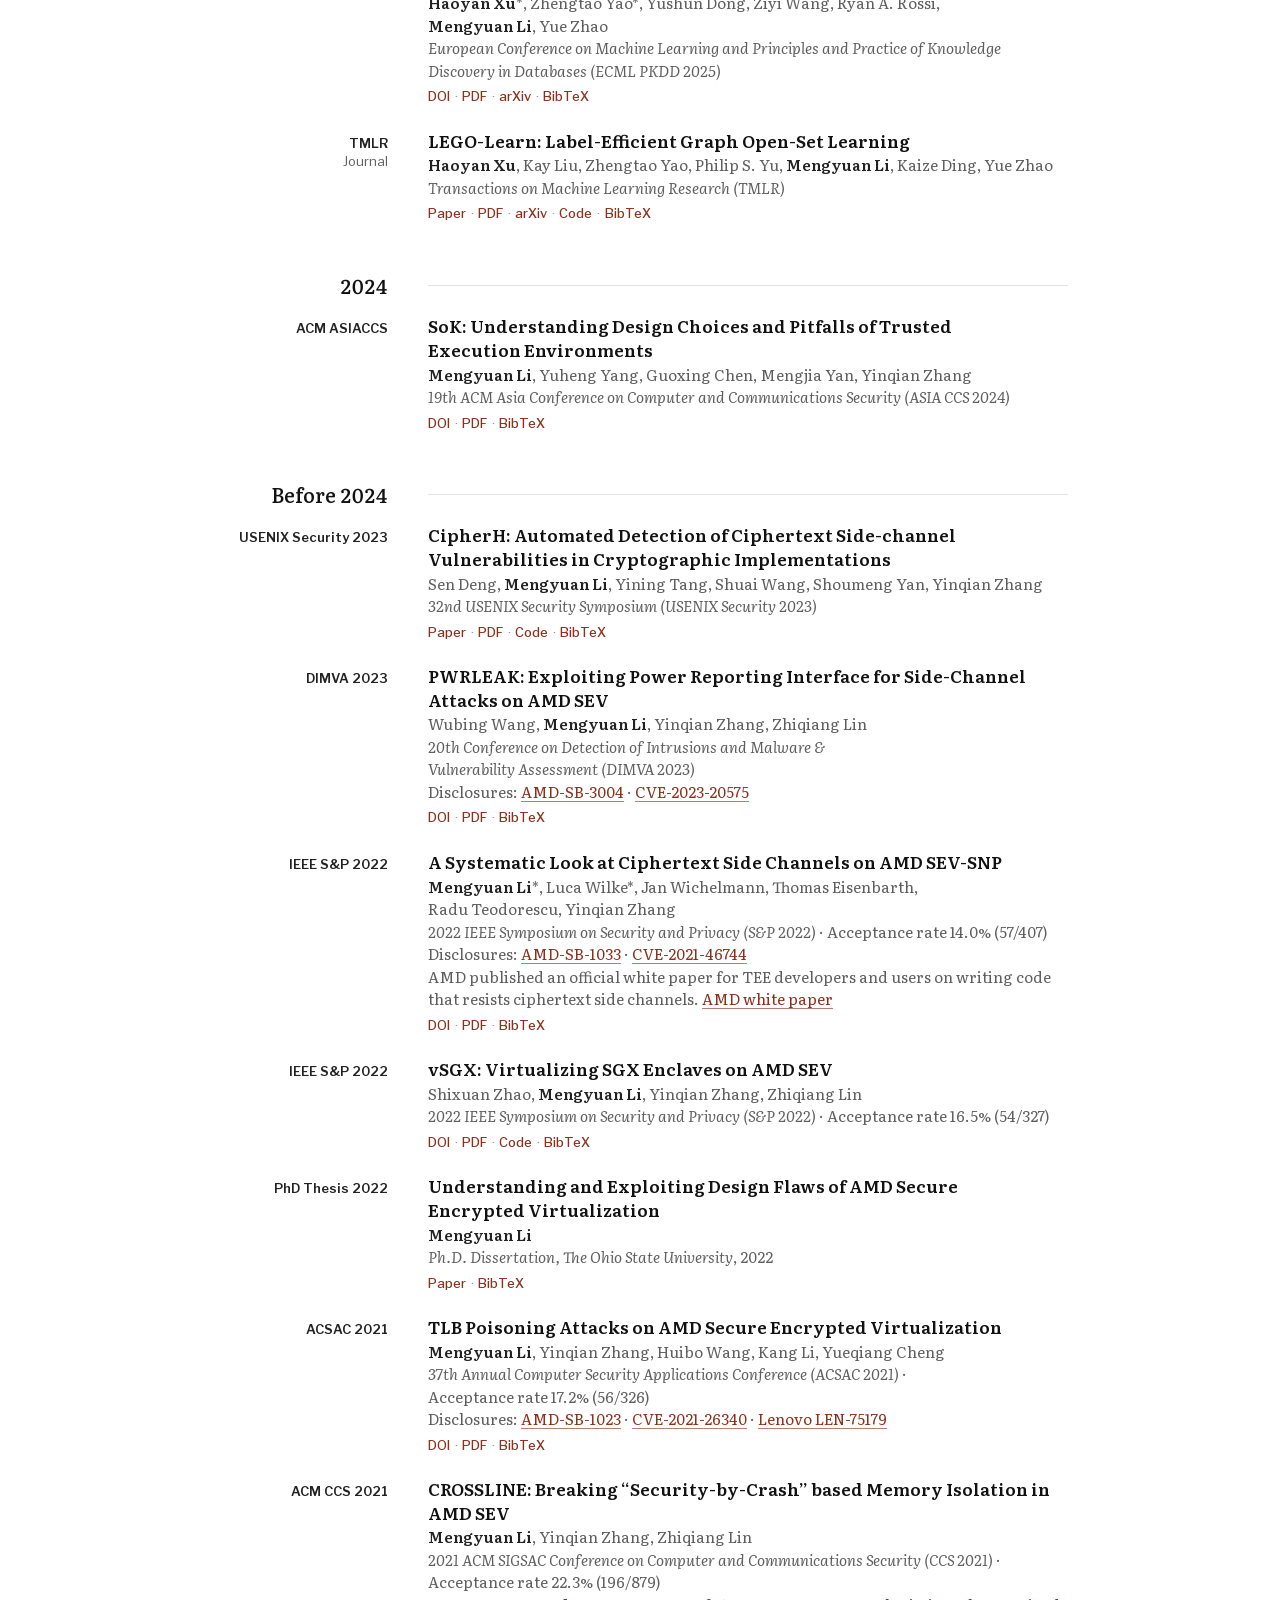
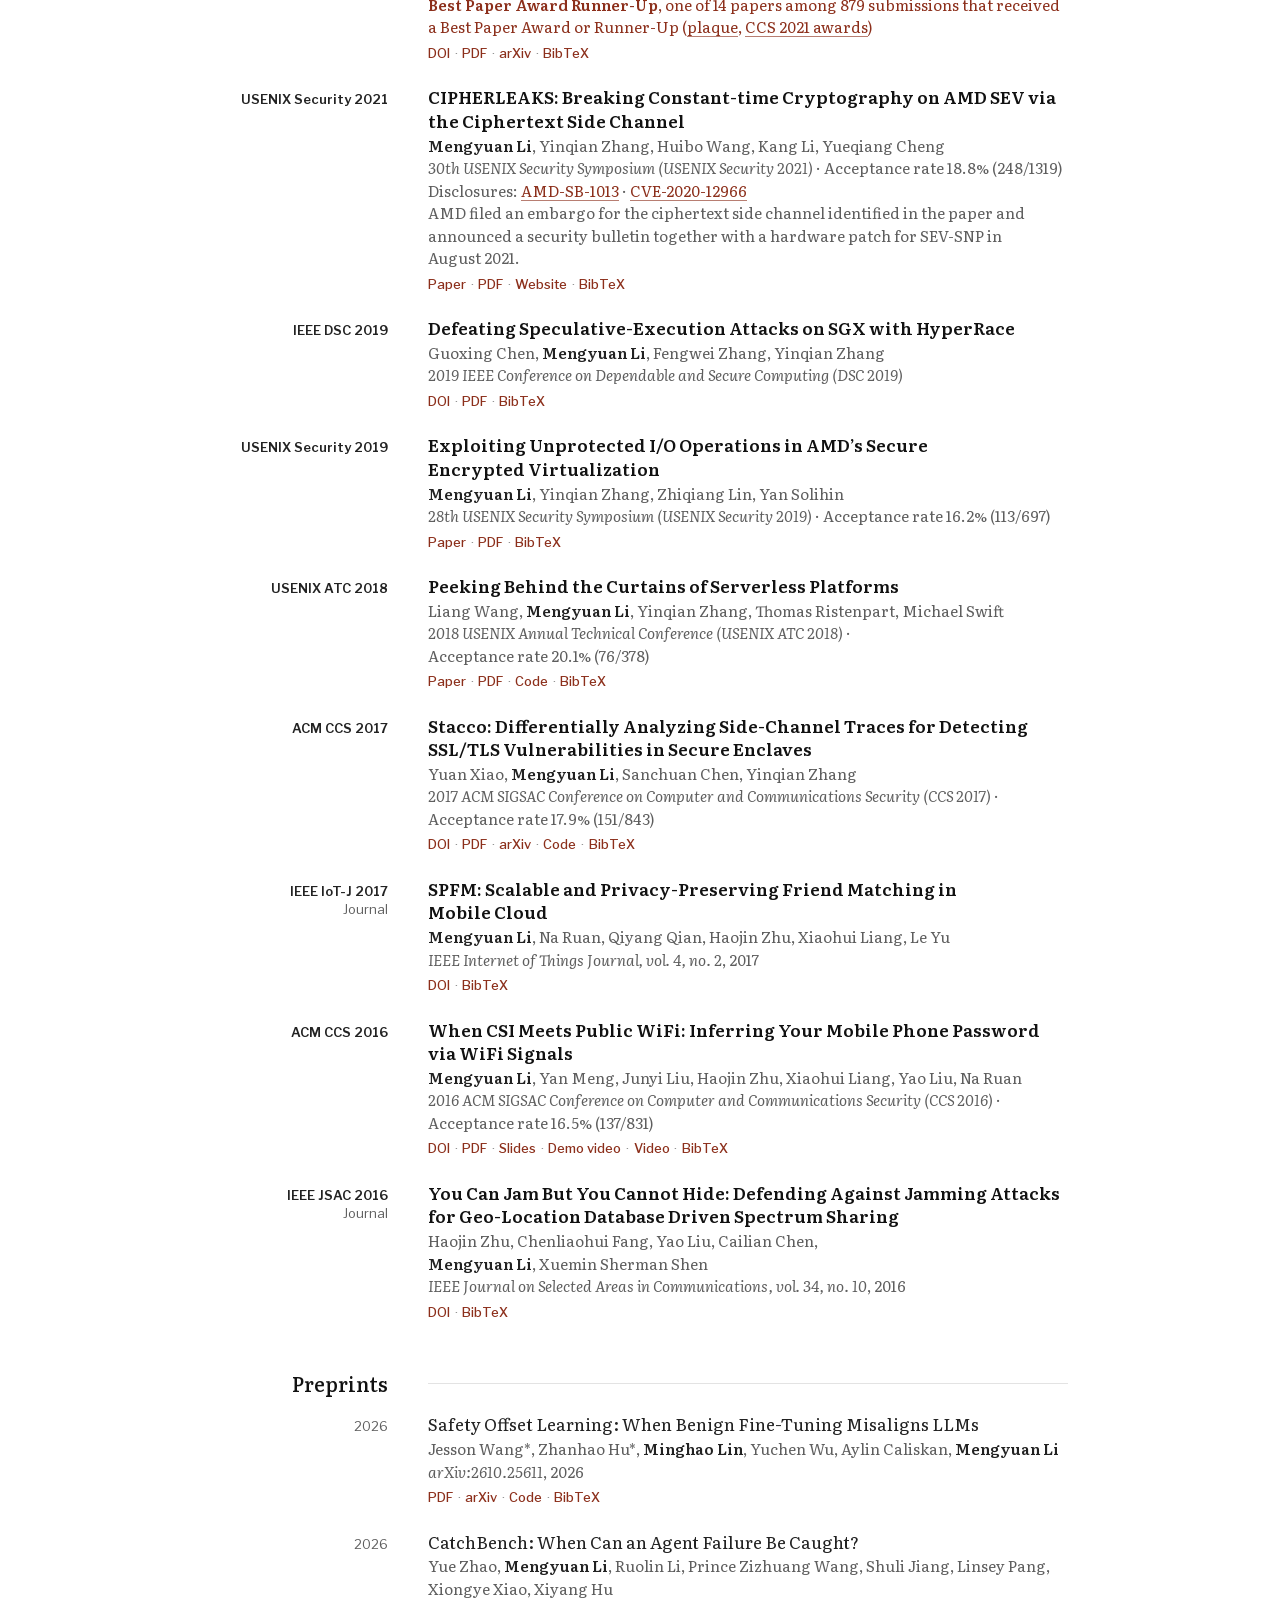
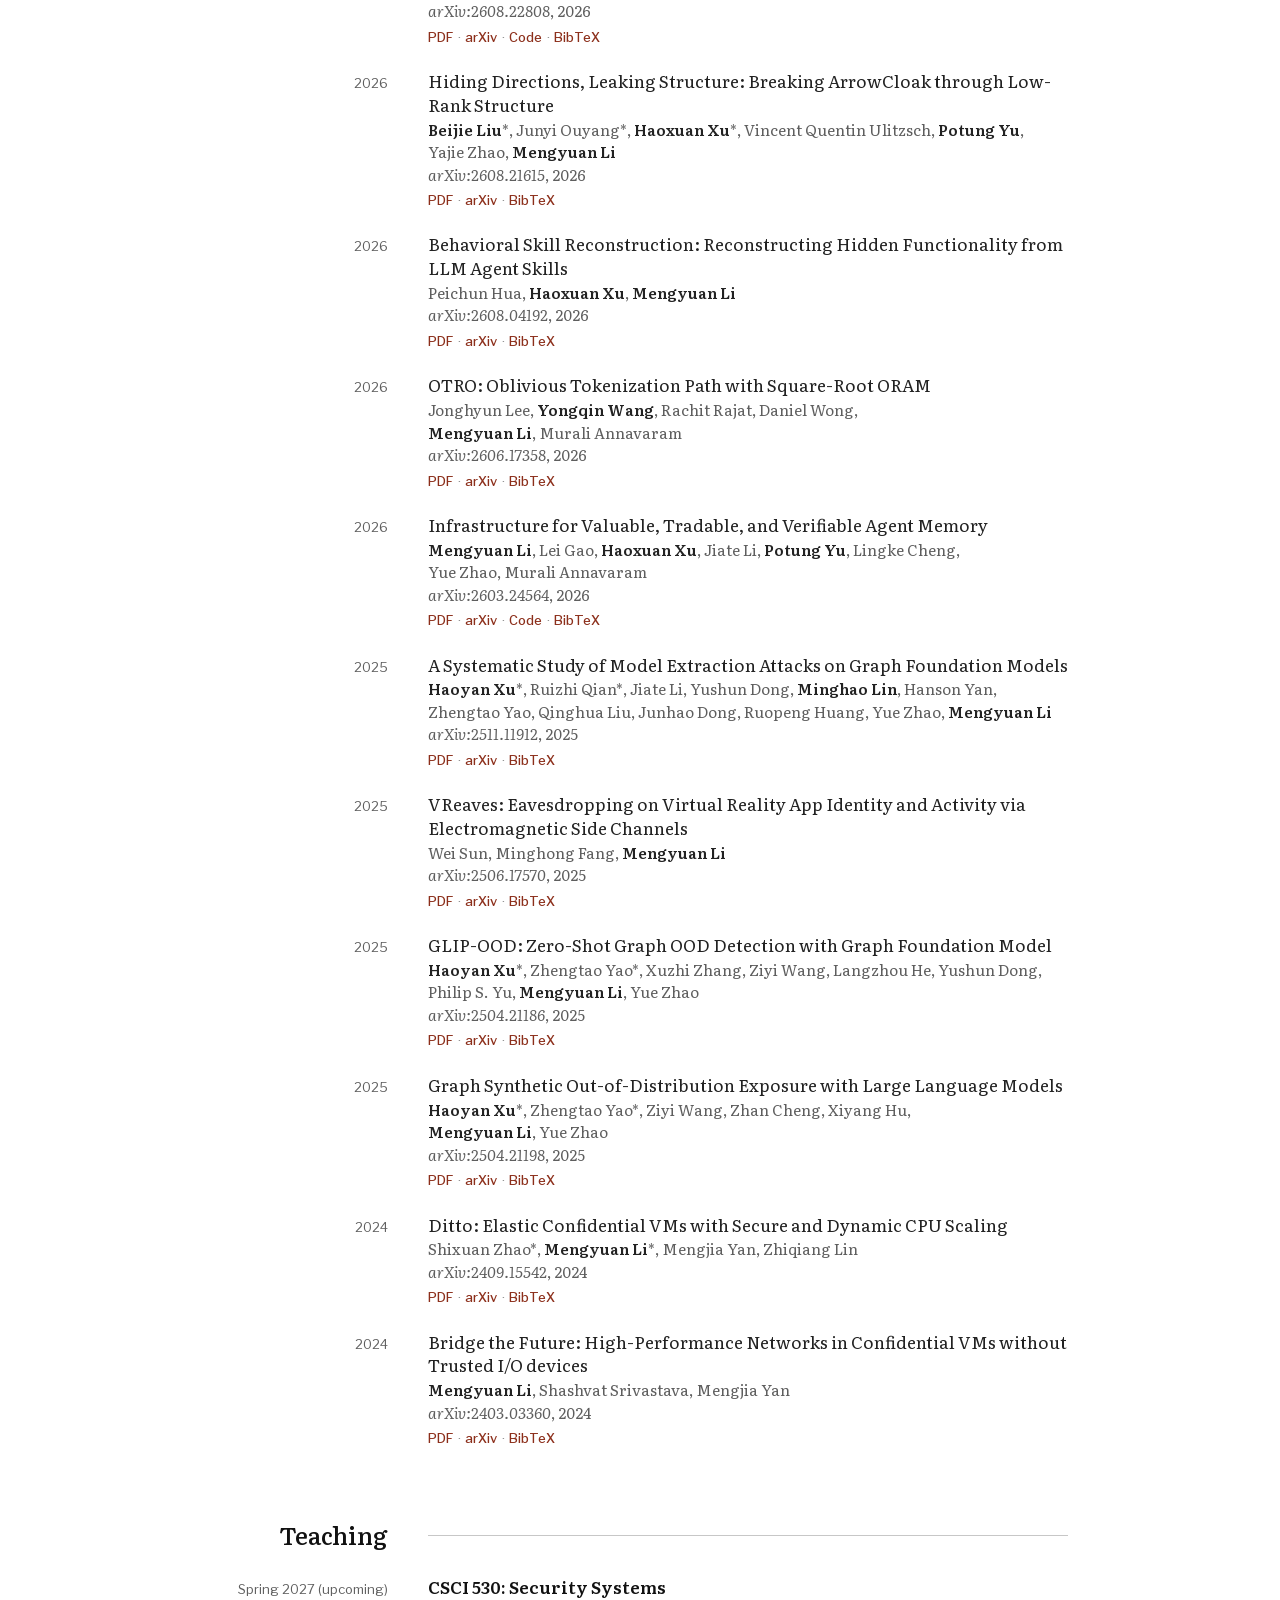
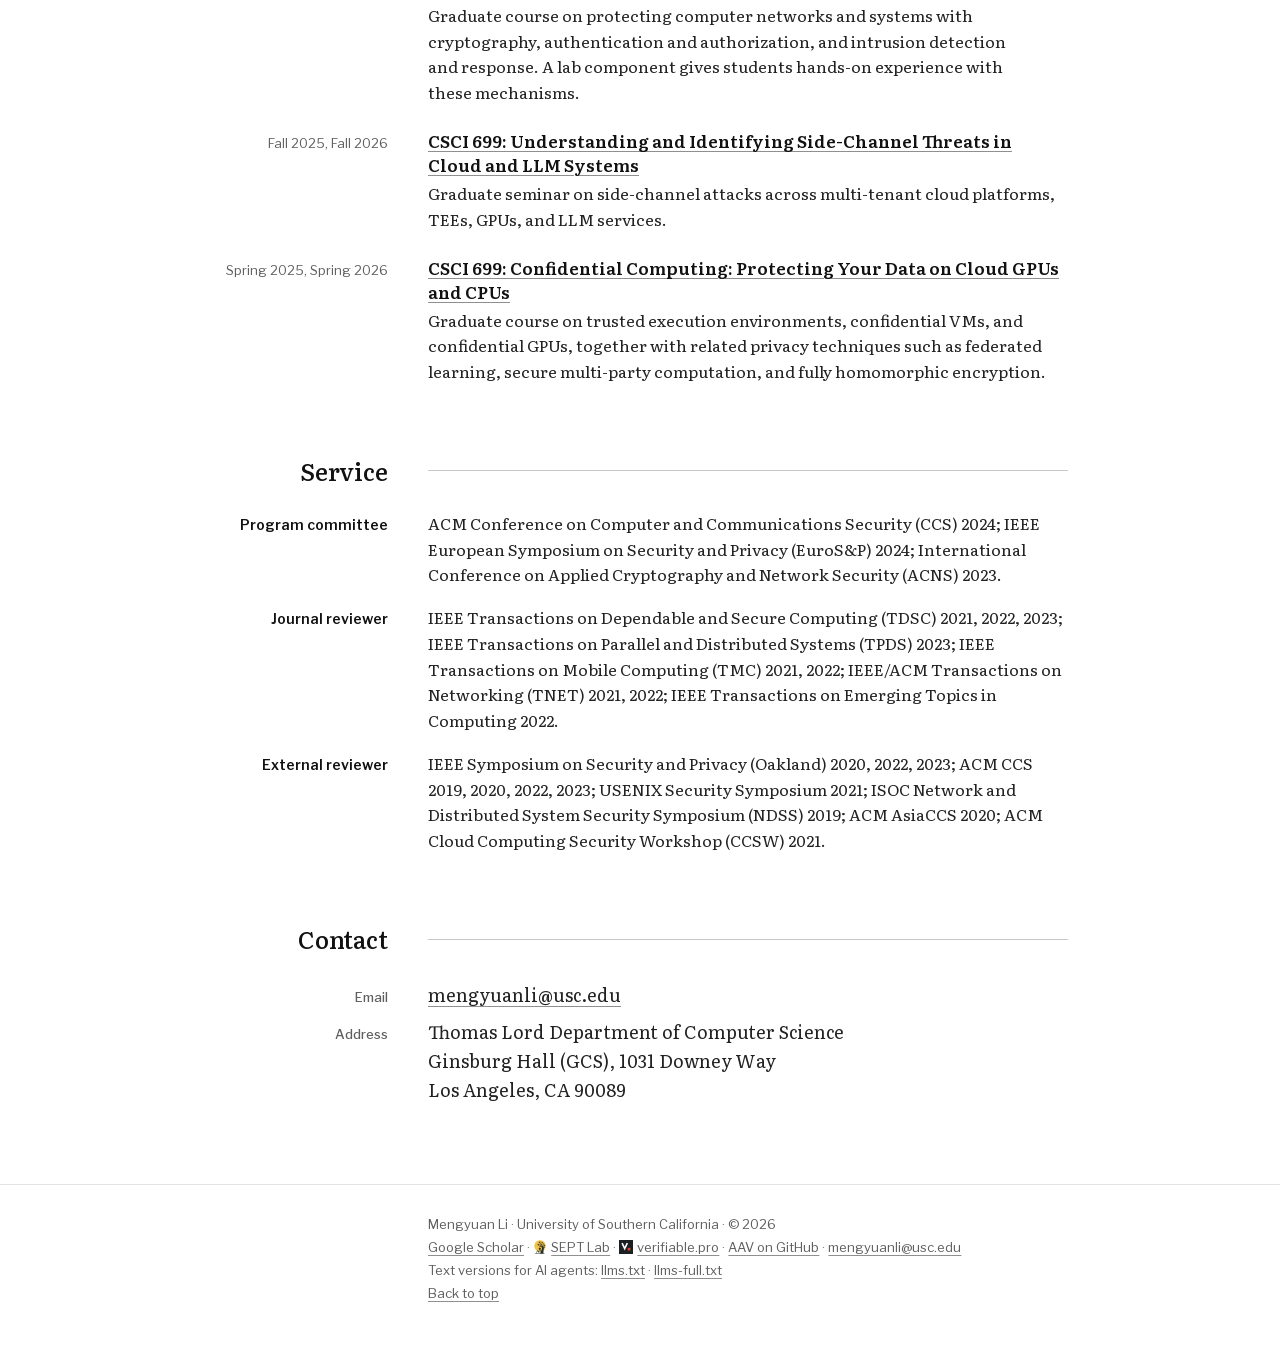
==== commit 4e1e64c6: "Broaden confidential computing overview to TEE vulnerabilities" ====
--- a/index.html
+++ b/index.html
@@ -37,7 +37,7 @@
 <!-- BEGIN json-ld (generated) -->
 <script type="application/ld+json">
 {"@context":"https://schema.org","@graph":[
-{"@type":"ProfilePage","@id":"https://mengyuanli.com/#profilepage","url":"https://mengyuanli.com/","name":"Mengyuan Li | TEE, Confidential Computing, Verifiable AI, and AI Systems Security","inLanguage":"en","dateModified":"2026-11-08","mainEntity":{"@id":"https://mengyuanli.com/#person"},"isPartOf":{"@id":"https://mengyuanli.com/#website"},"relatedLink":["https://septlab.com/","https://verifiable.pro/"]},
+{"@type":"ProfilePage","@id":"https://mengyuanli.com/#profilepage","url":"https://mengyuanli.com/","name":"Mengyuan Li | TEE, Confidential Computing, Verifiable AI, and AI Systems Security","inLanguage":"en","dateModified":"2026-11-10","mainEntity":{"@id":"https://mengyuanli.com/#person"},"isPartOf":{"@id":"https://mengyuanli.com/#website"},"relatedLink":["https://septlab.com/","https://verifiable.pro/"]},
 {"@type":"WebSite","@id":"https://mengyuanli.com/#website","url":"https://mengyuanli.com/","name":"Mengyuan Li","inLanguage":"en","publisher":{"@id":"https://mengyuanli.com/#person"}},
 {"@type":"Person","@id":"https://mengyuanli.com/#person","name":"Mengyuan Li","givenName":"Mengyuan","familyName":"Li","url":"https://mengyuanli.com/","image":"https://mengyuanli.com/files/mengyuan-480.jpg","email":"mailto:mengyuanli@usc.edu","jobTitle":"Assistant Professor of Computer Science","description":"Assistant Professor of Computer Science at the University of Southern California and leader of SEPT Lab (Security, Privacy, and Trust). Research on efficient, high-performance AI systems with stronger security, focusing on confidential inference and AI agents, alongside verifiable AI and system and hardware security.","worksFor":{"@id":"https://mengyuanli.com/#usc"},"affiliation":[{"@id":"https://mengyuanli.com/#usc-cs"},{"@id":"https://mengyuanli.com/#usc-ece"},{"@id":"https://septlab.com/#lab"}],"memberOf":{"@id":"https://septlab.com/#lab"},"alumniOf":[{"@type":"CollegeOrUniversity","name":"The Ohio State University","url":"https://www.osu.edu/"}],"knowsAbout":["Verifiable AI systems","Trusted execution environments (TEEs)","Confidential computing","AMD SEV-SNP","Intel SGX","Confidential VMs","Confidential GPUs","Zero-knowledge verification of LLM inference","Side-channel attacks","System and hardware security","Cloud security","AI systems security","AI agent security","Confidential inference","High-performance AI systems","Secure AI agent runtimes"],"award":["Best Paper Award Runner-Up, ACM CCS 2021 (CROSSLINE)"],"sameAs":["https://scholar.google.com/citations?user=cgjqyuoAAAAJ","https://dblp.org/pid/157/4437-4.html","https://viterbi.usc.edu/directory/faculty/Li/Mengyuan","https://github.com/Mengyuan-L","https://septlab.com/people.html#person-mengyuan-li"],"workLocation":{"@type":"Place","name":"Ginsburg Hall (GCS), University of Southern California","address":{"@type":"PostalAddress","streetAddress":"1031 Downey Way","addressLocality":"Los Angeles","addressRegion":"CA","postalCode":"90089","addressCountry":"US"}}},
 {"@type":"CollegeOrUniversity","@id":"https://mengyuanli.com/#usc","name":"University of Southern California","url":"https://www.usc.edu/"},
@@ -171,8 +171,8 @@
           <p>The evidence applies to those claims under stated trust assumptions; it does not by itself prove that an AI answer is correct. Explore the <a href="https://verifiable.pro/topics/">verification stack at verifiable.pro</a> for the different claims each layer supports.</p>
         </details></li>
       <li><h3><a href="tee-confidential-computing.html">TEE and Confidential Computing</a></h3>
-        <p>Confidential inference and AI agents built on CPU and GPU TEEs. We reduce the overhead of protected execution to improve efficiency and performance, while strengthening isolation and defenses against side-channel leakage.</p>
-        <p class="topics"><i>Topics:</i> confidential inference&nbsp;· AI agents&nbsp;· CPU and GPU TEEs&nbsp;· secure memory&nbsp;· side-channel defenses</p></li>
+        <p>Confidential inference and AI agents built on CPU and GPU TEEs. We reduce the overhead of protected execution and develop defenses against vulnerabilities in confidential computing systems.</p>
+        <p class="topics"><i>Topics:</i> confidential inference&nbsp;· AI agents&nbsp;· CPU and GPU TEEs&nbsp;· secure memory&nbsp;· TEE vulnerabilities and defenses</p></li>
       <li><h3><a href="tee-confidential-computing.html#attacks">System and Hardware Vulnerabilities</a></h3>
         <p>Design flaws and side channels that break the security guarantees of systems and hardware, found and disclosed to vendors such as AMD.</p>
         <p class="topics"><i>Topics:</i> side channels&nbsp;· <span class="nw">SEV-SNP</span>&nbsp;· macOS sandboxing&nbsp;· GPUs</p></li>
